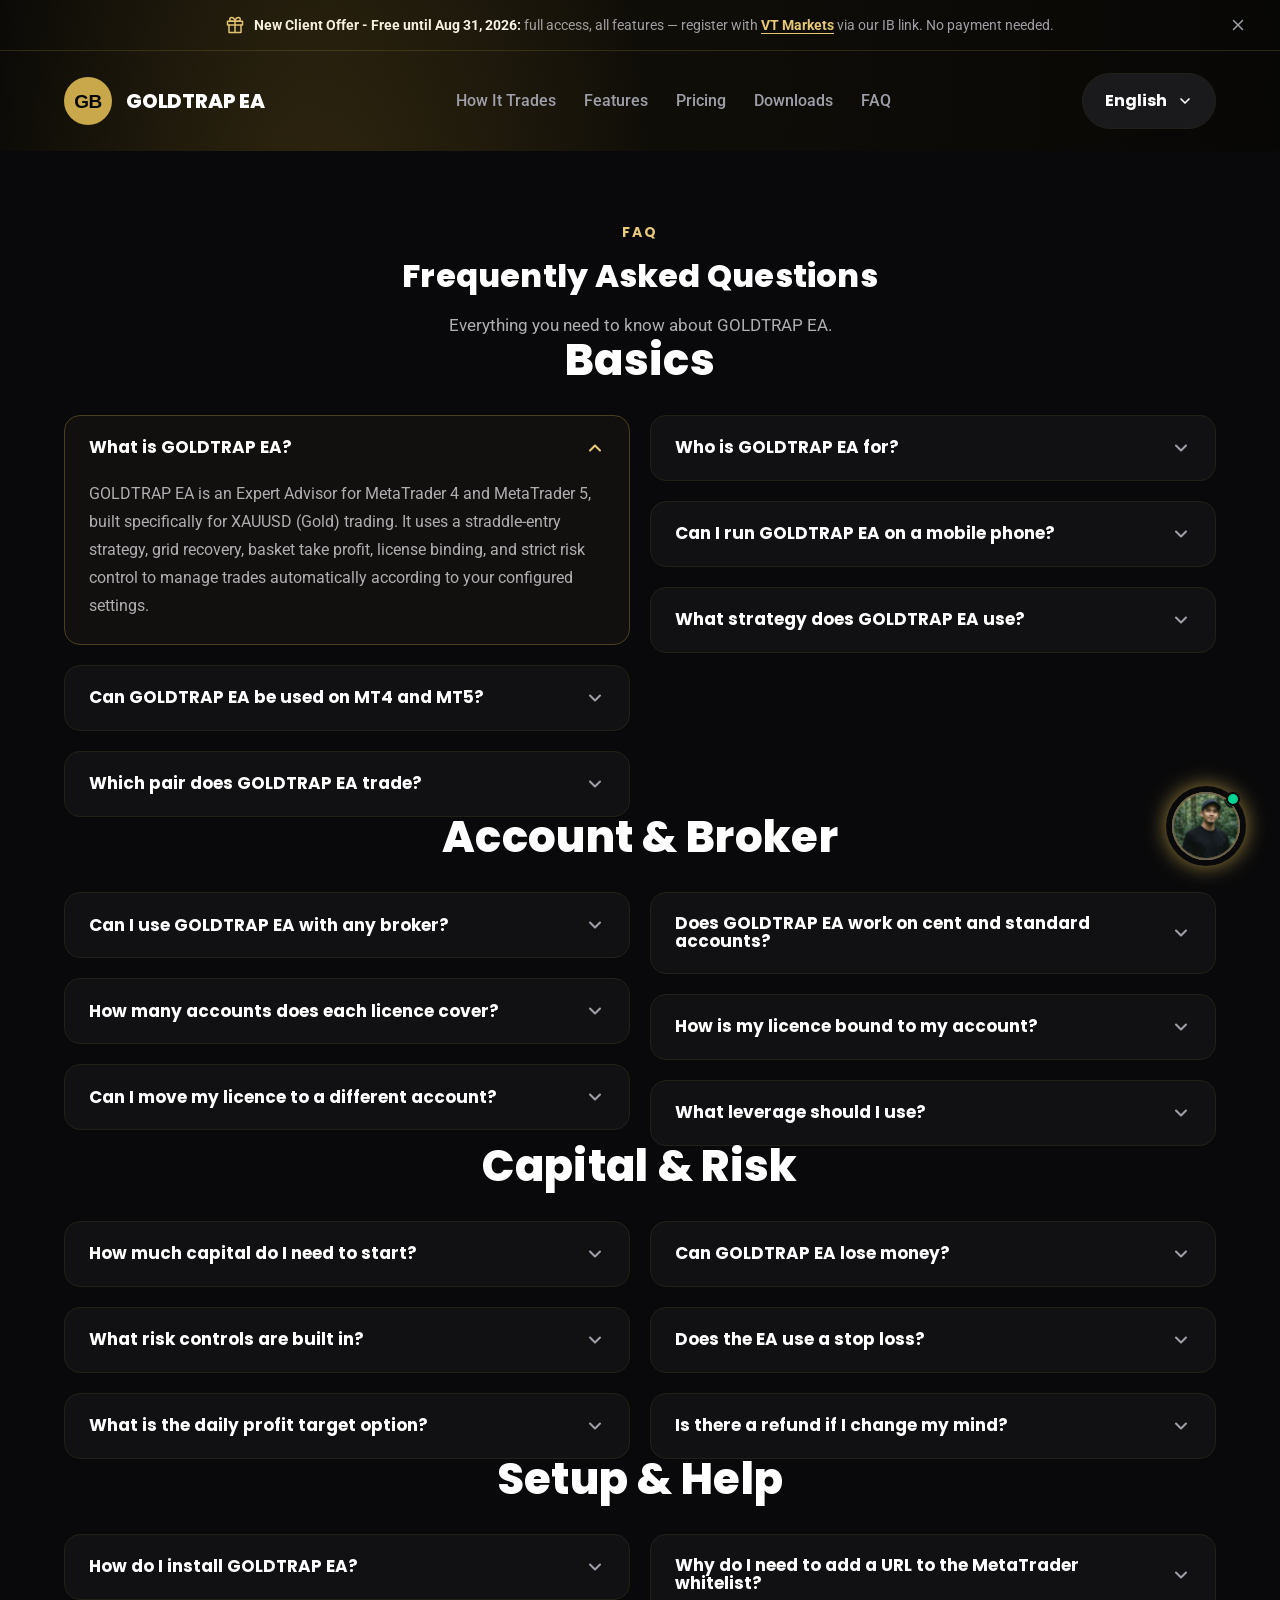
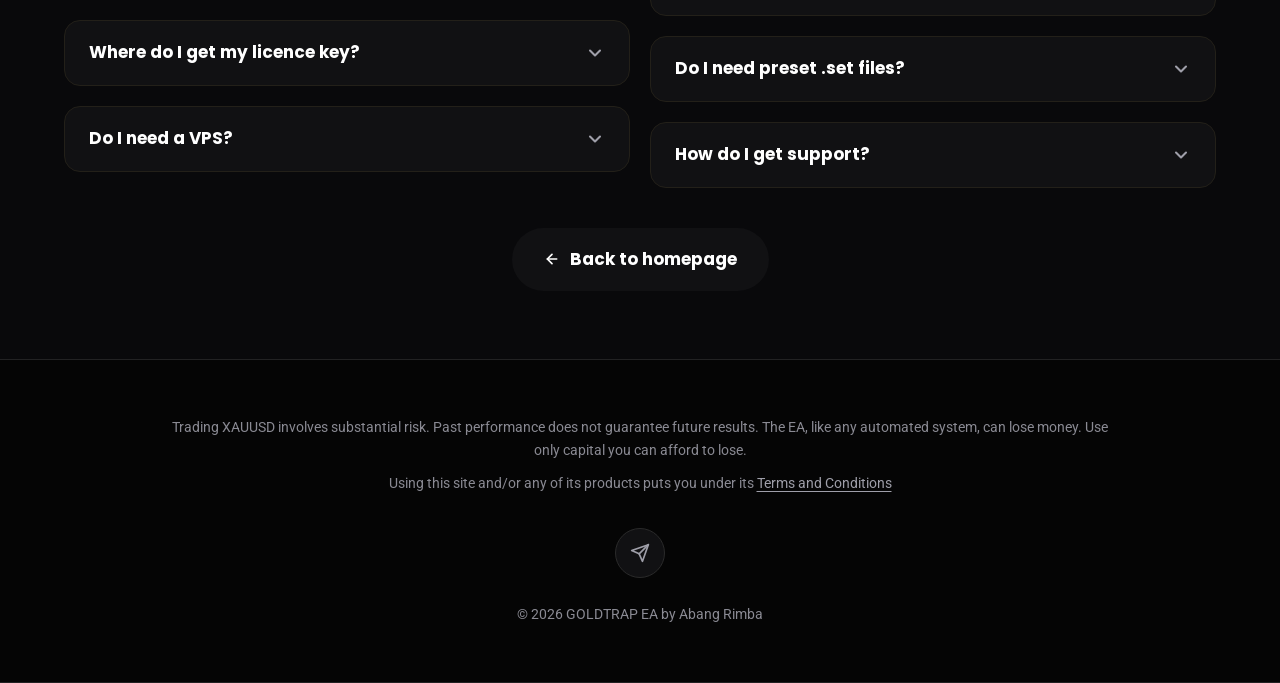
==== frequently-asked-questions.html @ e4834d1d "feat: pre-mobile functionality and configuration update Desktop layout is unchanged: 7606px total, e" ====
<!DOCTYPE html>
<html lang="en" data-title-template="Frequently Asked Questions — {siteName}"
      data-description="The complete {siteName} FAQ: basics, account and broker questions, capital and risk, plus setup and support.">
<head>
    <meta charset="UTF-8">
    <meta name="viewport" content="width=device-width, initial-scale=1.0">

    <!-- Title and meta tags are rewritten from `siteName` in main.js; the
         patterns live on the <html> element above. -->
    <title>Frequently Asked Questions — GOLDTRAP EA</title>
    <meta name="description" content="">

    <!-- Open Graph -->
    <meta property="og:type" content="website">
    <meta property="og:site_name" content="">
    <meta property="og:title" content="">
    <meta property="og:description" content="">
    <meta property="og:image" content="assets/images/logo-gb.svg">

    <!-- Twitter / social -->
    <meta name="twitter:card" content="summary_large_image">
    <meta name="twitter:title" content="">
    <meta name="twitter:description" content="">
    <meta name="twitter:image" content="assets/images/logo-gb.svg">

    <link rel="icon" href="assets/images/favicon.svg" type="image/svg+xml">

    <link rel="preconnect" href="https://fonts.googleapis.com">
    <link rel="preconnect" href="https://fonts.gstatic.com" crossorigin>
    <link href="https://fonts.googleapis.com/css2?family=Poppins:wght@400;500;600;700;800;900&family=Roboto:wght@400;500;700&family=Roboto+Mono:wght@400;500&display=swap" rel="stylesheet">

    <link rel="stylesheet" href="assets/styles/styles.css">
</head>

<body>
    <a class="skip-link" href="#main-content">Skip to main content</a>

    <div class="page-wrapper">

        <!-- Same version-based announcement bar as the homepage -->
        <div class="action-bar" id="announcement-bar" hidden>
            <div class="container action-bar__inner">
                <span class="action-bar__icon" aria-hidden="true">
                    <svg width="18" height="18" viewBox="0 0 24 24" fill="none" stroke="currentColor" stroke-width="2" stroke-linecap="round" stroke-linejoin="round"><polyline points="20 12 20 22 4 22 4 12"/><rect x="2" y="7" width="20" height="5"/><line x1="12" y1="22" x2="12" y2="7"/><path d="M12 7H7.5a2.5 2.5 0 0 1 0-5C11 2 12 7 12 7z"/><path d="M12 7h4.5a2.5 2.5 0 0 0 0-5C13 2 12 7 12 7z"/></svg>
                </span>

                <a class="action-bar__link" id="announcement-link" href="#"></a>

                <button type="button" class="action-bar__close" id="announcement-close"
                        aria-label="Dismiss announcement">
                    <svg width="18" height="18" viewBox="0 0 24 24" fill="none" stroke="currentColor" stroke-width="2" stroke-linecap="round" stroke-linejoin="round" aria-hidden="true"><line x1="18" y1="6" x2="6" y2="18"/><line x1="6" y1="6" x2="18" y2="18"/></svg>
                </button>
            </div>
        </div>

        <div class="hero">
            <header class="site-header">
                <div class="container site-header__inner">

                    <a class="brand" href="index.html">
                        <img class="brand__mark" src="assets/images/logo-gb.svg"
                             alt="" width="48" height="48">
                        <span class="brand__name" data-site-name>GOLDTRAP EA</span>
                    </a>

                    <!-- Hamburger toggle: hidden at desktop widths, prepared for mobile. -->
                    <button type="button" class="nav-toggle" id="nav-toggle"
                            aria-label="Open navigation menu" aria-expanded="false"
                            aria-controls="primary-nav">
                        <span class="nav-toggle__bar" aria-hidden="true"></span>
                        <span class="nav-toggle__bar" aria-hidden="true"></span>
                        <span class="nav-toggle__bar" aria-hidden="true"></span>
                    </button>

                    <nav class="primary-nav" id="primary-nav" aria-label="Primary">
                        <ul class="primary-nav__list">
                            <li><a class="primary-nav__link" href="index.html#how-it-works">How It Trades</a></li>
                            <li><a class="primary-nav__link" href="index.html#benefits">Features</a></li>
                            <li><a class="primary-nav__link" href="index.html#pricing">Pricing</a></li>
                            <li><a class="primary-nav__link" href="index.html#downloads">Downloads</a></li>
                            <li><a class="primary-nav__link" href="index.html#faq">FAQ</a></li>
                        </ul>
                    </nav>

                    <div class="lang-select" id="lang-select">
                        <button type="button" class="lang-select__toggle" id="lang-select-toggle"
                                aria-expanded="false" aria-haspopup="listbox"
                                aria-controls="lang-select-panel">
                            <span id="lang-select-label">English</span>
                            <svg class="lang-select__chevron" width="16" height="16" viewBox="0 0 24 24" fill="none" stroke="currentColor" stroke-width="2.5" stroke-linecap="round" stroke-linejoin="round" aria-hidden="true"><polyline points="6 9 12 15 18 9"/></svg>
                        </button>

                        <div class="lang-select__panel" id="lang-select-panel" hidden>
                            <label class="visually-hidden" for="lang-select-search">Search languages</label>
                            <input type="search" class="lang-select__search" id="lang-select-search"
                                   placeholder="Search languages…" autocomplete="off">
                            <div class="lang-select__list" id="lang-select-list"
                                 role="listbox" aria-label="Languages"></div>
                        </div>
                    </div>

                </div>
            </header>

            <main id="main-content">
                <!--
                    The complete FAQ collection, generated from the same FAQ
                    service the homepage uses. data-faq-mode="all" renders every
                    category with no question limit.
                -->
                <section class="section section--zinc" id="faq" aria-labelledby="faq-title"
                         data-faq-mode="all">
                    <div class="container container--md section__inner faq__inner">
                        <p class="eyebrow scroll-reveal">FAQ</p>
                        <h1 class="section-heading section-heading--sm section-heading--center scroll-reveal" id="faq-title">
                            Frequently Asked Questions
                        </h1>
                        <p class="section-lead section-lead--center scroll-reveal">
                            <span data-site-name-in>Everything you need to know about
                            {siteName}.</span>
                        </p>

                        <div class="faq__categories" id="faq-categories" role="tablist"
                             aria-label="FAQ categories"></div>

                        <div id="faq-panels"></div>

                        <div class="faq__browse scroll-reveal">
                            <a class="btn btn--dark btn--lg" href="index.html">
                                <svg width="16" height="16" viewBox="0 0 24 24" fill="none" stroke="currentColor" stroke-width="2.5" stroke-linecap="round" stroke-linejoin="round" aria-hidden="true"><line x1="19" y1="12" x2="5" y2="12"/><polyline points="12 19 5 12 12 5"/></svg>
                                Back to homepage
                            </a>
                        </div>
                    </div>
                </section>
            </main>

            <footer class="site-footer">
                <div class="container site-footer__inner">
                    <p id="footer-caveat" class="scroll-reveal"></p>

                    <p class="terms-notice scroll-reveal">
                        Using this site and/or any of its products puts you under its
                        <a id="terms-and-conditions-link" href="#">Terms and Conditions</a>
                    </p>

                    <a class="footer-telegram scroll-reveal" data-telegram="channel"
                       href="#" aria-label="Telegram" target="_blank" rel="noopener noreferrer">
                        <svg width="20" height="20" viewBox="0 0 24 24" fill="none" stroke="currentColor" stroke-width="2" stroke-linecap="round" stroke-linejoin="round" aria-hidden="true"><line x1="22" y1="2" x2="11" y2="13"/><polygon points="22 2 15 22 11 13 2 9 22 2"/></svg>
                    </a>

                    <p class="site-footer__copyright scroll-reveal" id="footer-copyright"></p>
                </div>
            </footer>
        </div>
    </div>

    <a class="chat-widget" id="live-chat-launcher" data-telegram="personal" href="#"
       target="_blank" rel="noopener noreferrer">
        <span class="chat-widget__label" id="live-chat-label" aria-hidden="true"></span>
        <span class="chat-widget__avatar-wrap">
            <span class="chat-widget__pulse" aria-hidden="true"></span>
            <img class="chat-widget__avatar" src="assets/images/chat-avatar.png"
                 alt="" width="68" height="68">
            <span class="chat-widget__status" aria-hidden="true"></span>
        </span>
    </a>

    <!-- GTranslate Free mount point; kept hidden by the stylesheet. -->
    <div class="gtranslate_wrapper" aria-hidden="true"></div>

    <script type="module" src="assets/scripts/main.js"></script>
</body>
</html>
---- assets/styles/styles.css ----
/* ======================================================================
 * GOLDTRAP EA — STYLESHEET
 * ======================================================================
 * Structure of this file:
 *
 *   1.  Design tokens (custom properties)
 *   2.  Reset & base
 *   3.  Layout primitives (containers, sections, rules)
 *   4.  Typography primitives (eyebrow, headings, lead)
 *   5.  Component primitives (buttons, pills, cards, icon discs,
 *       feature lists, copy fields)
 *   6.  Scroll reveal
 *   7.  Site chrome (top action bar, header, nav, language selector)
 *   8.  Section 1  — Hero
 *   9.  Section 2  — Quick Benefits
 *   10. Section 3  — How GoldTrap Works
 *   11. Section 4  — Live Results
 *   12. Section 5  — Get GoldTrap EA (pricing)
 *   13. Section 6  — Source Code
 *   14. Section 7  — Free Access
 *   15. Section 8  — Download
 *   16. Section 9  — FAQ
 *   17. Section 10 — Footer
 *   18. Live chat widget
 *   19. Dialogs
 *   20. Google Translate overrides
 *
 * NOTE ON RESPONSIVE SCOPE
 * This is the DESKTOP implementation (phase 1 of the three-phase workflow
 * in CLAUDE.md). Values are fluid across the desktop range (~1024px and up)
 * so the design holds from 1024 to ultra-wide, but the dedicated mobile and
 * tablet layouts are deliberately NOT implemented yet.
 * ====================================================================== */


/* ======================================================================
 * 1. DESIGN TOKENS
 * ======================================================================
 * Every colour below was sampled directly from the supplied mockups.
 * Change a token here and it propagates across the whole site.
 * ====================================================================== */

:root {
    /*
     * THEME COLOURS
     * The eight --site-* properties below are written by main.js from its
     * SITE COLORS block, so the palette is editable from one place without
     * touching CSS. Each var() carries the same value as a fallback, so the
     * page is correctly coloured before JavaScript runs and if it fails.
     */

    /* --- Surfaces: the page alternates between these near-black bands --- */
    --bg-black: var(--site-background, #050505);  /* hero, works, free+download, footer */
    --bg-zinc: #09090B;           /* quick benefits, pricing, FAQ                   */
    --bg-hero: #0B0A07;           /* hero base, under the gold glow                 */
    --bg-warm: #0D0C08;           /* live results band                              */

    --surface: var(--site-surface, #111113);      /* neutral card, dark buttons     */
    --surface-warm: #14120F;      /* warm card (pricing, source code)               */
    --surface-2: #1A1A1D;         /* inactive pills, secondary buttons              */
    --surface-3: #202023;         /* hover state for dark surfaces                  */

    /* --- Lines --- */
    --rule: #222223;              /* neutral 1px section hairline                   */
    --rule-warm: #292312;         /* warm hairline (live results band)              */
    --border-subtle: var(--site-border, #232019); /* default card border            */
    --border-gold: #4A3F21;       /* emphasised card border                         */
    --border-gold-solid: var(--site-primary-accent, #DDB954); /* hover borders + icons */

    /* --- Gold ramp: the brand spine --- */
    --gold-100: #F1D998;          /* button gradient, top stop                      */
    --gold-200: #E8D59B;          /* display heading gradient, light stop           */
    --gold-300: #E8C97A;          /* eyebrows and gold body text                    */
    --gold-400: var(--site-primary-accent, #DDB954);  /* primary gold accent        */
    --gold-500: #C9A94E;          /* button gradient, bottom stop                   */
    --gold-600: #C4AC60;          /* display heading gradient, dark stop            */

    /* --- Accents --- */
    --green-dot: var(--site-success, #00D492);    /* live / online indicators       */
    --green-btn: #2BC18A;         /* Free Access call to action                     */
    --green-text: #05A974;        /* the word "FREE" on the free plan               */
    --blue: #51B3E7;              /* View Live Results button (single use)          */
    --danger-bg: #261613;         /* free-plan warning strip                        */
    --danger-text: #F87171;

    /* --- Text --- */
    --text: var(--site-text, #FFFFFF);
    --text-muted: var(--site-muted-text, #AFAEB1);/* body paragraphs                */
    --text-dim: #9F9FA9;          /* idle nav links, top bar, meta                  */
    --text-faint: #8A8A93;        /* footer tier — see note below                   */
    --on-gold: var(--site-primary-accent-hover, #09090B); /* text on gold/green     */

    /*
     * ACCESSIBILITY DEVIATION (the only one in this build).
     * The mockup footer uses #52525C, which measures 2.64:1 against #050505
     * and fails WCAG AA (4.5:1 needed at this text size). --text-faint is
     * lightened to #8A8A93 (5.96:1). CLAUDE.md permits departing from the
     * mockup where accessibility requires it. To match the mockup exactly
     * instead, set this to #52525C.
     */

    /* --- Signature gradients, reused site-wide --- */
    --grad-gold: linear-gradient(180deg, var(--gold-100) 0%, var(--gold-500) 100%);
    --grad-gold-text: linear-gradient(180deg, var(--gold-200) 0%, var(--gold-600) 100%);
    --grad-green: linear-gradient(180deg, #34D39B 0%, #16A97A 100%);
    --grad-blue: linear-gradient(180deg, #6DC3F0 0%, #3A9FD8 100%);

    /* --- Containers (measured from the mockups at 1920px) --- */
    --container-lg: 1600px;       /* benefits, how-it-works, live results, pricing  */
    --container-md: 1280px;       /* download, FAQ                                  */
    --container-sm: 960px;        /* free-access steps, footer disclaimer           */
    --gutter: clamp(24px, 5vw, 160px);
    --gutter-hero: clamp(24px, 5vw, 200px);   /* the hero sits in a narrower 1520px container */

    /* --- Radii --- */
    --radius-pill: 999px;
    --radius-sm: 12px;            /* inner rows: dialog rows, licence field         */
    --radius-md: 16px;            /* standard cards                                 */
    --radius-lg: 24px;            /* large cards: pricing, source code, chart panel */

    /* --- Type --- */
    /*
     * Typefaces matched against the mockups by overlaying rendered specimens
     * on crops of the artwork and scoring the letterform overlap:
     *   headings — Poppins  (geometric, single-storey 'a', best measured fit)
     *   body     — Roboto   (clear winner: 0.74 overlap vs 0.62 runner-up)
     *   mono     — Roboto Mono, to stay in the Roboto family
     */
    --font-display: "Poppins", "Segoe UI", "Helvetica Neue", Arial, sans-serif;
    --font-body: "Roboto", "Segoe UI", "Helvetica Neue", Arial, sans-serif;
    --font-mono: "Roboto Mono", "SFMono-Regular", Consolas, "Liberation Mono", monospace;

    /*
     * Sizes derived from the mockup's measured cap heights (Poppins cap
     * ratio 0.710, Roboto 0.715), fluid across the desktop range:
     *   H1 cap 67px → 94px    H2 cap 46px → 65px
     *   hero body cap 18px → 25px    section lead cap ~14px → 20px
     */
    --fs-display: clamp(3.5rem, 4.9vw, 5.875rem);   /* hero H1   ~56 → 94px */
    --fs-h2: clamp(2.25rem, 3.39vw, 4.0625rem);     /* section   ~36 → 65px */
    --fs-h2-sm: clamp(1.875rem, 2.5vw, 3rem);       /* Download + FAQ ~30 → 48px */
    --fs-h3: clamp(1.25rem, 1.35vw, 1.625rem);      /* card      ~20 → 26px */
    --fs-hero-body: clamp(1.125rem, 1.3vw, 1.5625rem); /* hero body ~18 → 25px */
    --fs-lead: clamp(1.0625rem, 1.05vw, 1.25rem);   /* section lead ~17 → 20px */
    --fs-body: 1rem;
    --fs-sm: 0.875rem;
    --fs-xs: 0.8125rem;

    /* --- Motion --- */
    --transition: 200ms ease;
    --reveal-duration: 600ms;
    --reveal-distance: 30px;
    --reveal-stagger: 100ms;
}


/* ======================================================================
 * 2. RESET & BASE
 * ====================================================================== */

*,
*::before,
*::after {
    box-sizing: border-box;
}

html {
    -webkit-text-size-adjust: 100%;
    scroll-behavior: smooth;
}

body {
    margin: 0;
    background-color: var(--bg-black);
    color: var(--text);
    font-family: var(--font-body);
    font-size: var(--fs-body);
    line-height: 1.6;
    -webkit-font-smoothing: antialiased;
    -moz-osx-font-smoothing: grayscale;
}

/*
 * Glows are large box-shadows and the hero glow is a positioned pseudo
 * element. Clipping on a wrapper (never on body, which would break
 * position: sticky) keeps them from creating horizontal scroll.
 */
.page-wrapper {
    position: relative;
    overflow-x: clip;
    background-color: var(--bg-black);
}

h1, h2, h3, h4 {
    margin: 0;
    font-family: var(--font-display);
    font-weight: 800;
    line-height: 1.05;
    letter-spacing: -0.02em;
}

p {
    margin: 0;
}

ul, ol {
    margin: 0;
    padding: 0;
    list-style: none;
}

img, svg {
    display: block;
    max-width: 100%;
}

a {
    color: inherit;
    text-decoration: none;
    transition: color var(--transition);
}

button {
    font: inherit;
    color: inherit;
    background: none;
    border: none;
    cursor: pointer;
}

/* A single, consistent, always-visible focus ring (CLAUDE.md §22). */
:focus-visible {
    outline: 2px solid var(--gold-400);
    outline-offset: 3px;
    border-radius: 4px;
}

.visually-hidden {
    position: absolute;
    width: 1px;
    height: 1px;
    margin: -1px;
    padding: 0;
    overflow: hidden;
    clip-path: inset(50%);
    white-space: nowrap;
    border: 0;
}

.skip-link {
    position: absolute;
    top: -100px;
    left: 16px;
    z-index: 100;
    padding: 12px 20px;
    background: var(--gold-400);
    color: var(--on-gold);
    font-weight: 700;
    border-radius: 0 0 var(--radius-sm) var(--radius-sm);
    transition: top var(--transition);
}

.skip-link:focus {
    top: 0;
}


/* ======================================================================
 * 3. LAYOUT PRIMITIVES
 * ====================================================================== */

.container {
    width: 100%;
    max-width: calc(var(--container-lg) + var(--gutter) * 2);
    margin-inline: auto;
    padding-inline: var(--gutter);
}

.container--md {
    max-width: calc(var(--container-md) + var(--gutter) * 2);
}

.container--sm {
    max-width: calc(var(--container-sm) + var(--gutter) * 2);
}

/*
 * Sections carry their own background band and a 1px hairline separator,
 * reproducing the alternating rhythm measured in the mockup.
 */
.section {
    position: relative;
    border-bottom: 1px solid var(--rule);
}

.section--black { background-color: var(--bg-black); }
.section--zinc  { background-color: var(--bg-zinc); }
.section--warm  { background-color: var(--bg-warm); border-bottom-color: var(--rule-warm); }

.section__inner {
    /* 105px top / 101px bottom at 1920, matching the mockup's section rhythm. */
    padding-block: clamp(64px, 5.5vw, 105px) clamp(60px, 5.3vw, 101px);
}


/* ======================================================================
 * 4. TYPOGRAPHY PRIMITIVES
 * ====================================================================== */

.eyebrow {
    display: block;
    margin: 0 0 18px;
    color: var(--gold-300);
    font-family: var(--font-display);
    font-size: var(--fs-sm);
    font-weight: 700;
    letter-spacing: 0.12em;
    text-transform: uppercase;
}

/* Eyebrow variant rendered as an outlined or filled pill. */
.eyebrow-pill {
    display: inline-flex;
    align-items: center;
    gap: 8px;
    margin: 0 0 20px;
    padding: 8px 16px;
    border-radius: var(--radius-pill);
    background: rgba(221, 185, 84, 0.08);
    border: 1px solid var(--border-gold);
    color: var(--gold-300);
    font-family: var(--font-display);
    font-size: var(--fs-xs);
    font-weight: 700;
    letter-spacing: 0.12em;
    text-transform: uppercase;
}

.eyebrow-pill--solid {
    background: var(--grad-gold);
    border-color: transparent;
    color: var(--on-gold);
}

.section-heading {
    font-size: var(--fs-h2);
    /* The mockup sets section headings very tight — a 2-line heading
       occupies a 116px box at 65px, i.e. a line-height just under 0.9. */
    line-height: 0.9;
    letter-spacing: 0.007em;
    /*
     * 894px sits inside the [825, 962) window that reproduces every line
     * break in the mockup: "Why Traders Choose / GoldTrap EA" and
     * "One repeating cycle. No / prediction. Pure structure." both wrap
     * where the artwork wraps, and the one-line headings stay on one line.
     */
    max-width: 894px;
}

/*
 * The mockup runs two heading tiers: 65px for most sections, and a smaller
 * ~48px for the Download and FAQ headings.
 */
.section-heading--sm {
    font-size: var(--fs-h2-sm);
}

.section-heading--center {
    margin-inline: auto;
    text-align: center;
    max-width: 894px;
}

/* Two-tone headings, e.g. "Get the <gold>Source Code</gold>".
   Not scoped to .section-heading — the source-code title uses it too. */
.accent {
    color: var(--gold-300);
}

.section-lead {
    margin-top: 20px;
    color: var(--text-muted);
    font-size: var(--fs-lead);
    line-height: 1.75;
    max-width: 62ch;
}

.section-lead--center {
    margin-inline: auto;
    text-align: center;
}

.text-gold { color: var(--gold-300); }
.text-muted { color: var(--text-muted); }
.mono { font-family: var(--font-mono); }


/* ======================================================================
 * 5. COMPONENT PRIMITIVES
 * ====================================================================== */

/* --- 5.1 Buttons -----------------------------------------------------
 * One base class, five fills. Every button lightens subtly on hover and
 * gold/green fills take #09090B text, per CLAUDE.md §11.1 and §23.
 * ------------------------------------------------------------------- */

.btn {
    display: inline-flex;
    align-items: center;
    justify-content: center;
    gap: 10px;
    padding: 16px 28px;
    border-radius: var(--radius-pill);
    font-family: var(--font-display);
    font-size: var(--fs-body);
    font-weight: 700;
    text-align: center;
    white-space: nowrap;
    cursor: pointer;
    transition: background var(--transition), border-color var(--transition),
                color var(--transition), box-shadow var(--transition),
                filter var(--transition);
}

.btn svg {
    flex-shrink: 0;
}

.btn--gold {
    background: var(--grad-gold);
    color: var(--on-gold);
}

/*
 * §11.1: the orange-ish (gold) buttons invert to #09090B on hover, while
 * every button lightens subtly. Gold buttons therefore flip to a dark fill
 * with gold text and a gold border, keeping contrast well above AA.
 */
.btn--gold:hover,
.btn--gold:focus-visible {
    background: var(--site-primary-accent-hover, #09090B);
    color: var(--gold-300);
    box-shadow: inset 0 0 0 1px var(--gold-400);
}

.btn--green {
    background: var(--grad-green);
    color: var(--on-gold);
}

.btn--green:hover,
.btn--green:focus-visible {
    filter: brightness(1.12);
}

.btn--blue {
    background: var(--grad-blue);
    color: var(--on-gold);
    box-shadow: 0 12px 40px -12px rgba(81, 179, 231, 0.65);
}

.btn--blue:hover,
.btn--blue:focus-visible {
    filter: brightness(1.12);
}

.btn--dark {
    background: var(--surface);
    color: var(--text);
}

.btn--dark:hover,
.btn--dark:focus-visible {
    background: var(--surface-3);
}

.btn--outline {
    background: var(--surface-2);
    color: var(--text);
    box-shadow: inset 0 0 0 1px var(--border-subtle);
}

.btn--outline:hover,
.btn--outline:focus-visible {
    background: var(--surface-3);
}

.btn--block {
    width: 100%;
}

.btn--lg {
    padding: 18px 32px;
    font-size: 1.0625rem;
}

/* Coloured haloes behind the emphasised calls to action. */
.btn--glow-gold { box-shadow: 0 16px 48px -16px rgba(221, 185, 84, 0.55); }
.btn--glow-green { box-shadow: 0 16px 48px -14px rgba(43, 193, 138, 0.55); }


/* --- 5.2 Pills & badges --------------------------------------------- */

.status-dot {
    width: 8px;
    height: 8px;
    border-radius: 50%;
    background: var(--green-dot);
    flex-shrink: 0;
}

/* Continuously pulsing live-activity indicator (colour set from main.js). */
.pulsing-dot {
    position: relative;
    width: 8px;
    height: 8px;
    border-radius: 50%;
    background: var(--gold-400);
    flex-shrink: 0;
}

.pulsing-dot::after {
    content: "";
    position: absolute;
    inset: 0;
    border-radius: 50%;
    background: inherit;
    animation: pulse-ring 2s ease-out infinite;
}

@keyframes pulse-ring {
    0%   { transform: scale(1);   opacity: 0.7; }
    70%  { transform: scale(2.8); opacity: 0; }
    100% { transform: scale(2.8); opacity: 0; }
}

.badge-hot {
    display: inline-flex;
    align-items: center;
    gap: 5px;
    padding: 5px 10px;
    border-radius: var(--radius-pill);
    background: var(--grad-gold);
    color: var(--on-gold);
    font-family: var(--font-display);
    font-size: 0.6875rem;
    font-weight: 800;
    letter-spacing: 0.08em;
    text-transform: uppercase;
}


/* --- 5.3 Cards ------------------------------------------------------- */

.card {
    background: var(--surface);
    border: 1px solid var(--border-subtle);
    border-radius: var(--radius-md);
    transition: border-color var(--transition), background var(--transition),
                color var(--transition);
}

.card--warm {
    background: var(--surface-warm);
}

.card--lg {
    border-radius: var(--radius-lg);
}

.card--gold {
    border-color: var(--border-gold);
}


/* --- 5.4 Icon discs -------------------------------------------------- */

.icon-disc {
    display: inline-flex;
    align-items: center;
    justify-content: center;
    flex-shrink: 0;
    width: 40px;
    height: 40px;
    border-radius: 50%;
    background: rgba(221, 185, 84, 0.12);
    color: var(--gold-300);
    font-family: var(--font-display);
    font-size: var(--fs-sm);
    font-weight: 800;
}

.icon-disc--solid {
    background: var(--grad-gold);
    color: var(--on-gold);
}

.icon-disc--sm {
    width: 28px;
    height: 28px;
    font-size: var(--fs-xs);
}

.icon-disc--green {
    background: rgba(43, 193, 138, 0.14);
    color: var(--green-btn);
}


/* --- 5.5 Feature lists ----------------------------------------------- */

.feature-list {
    display: grid;
    gap: 14px;
}

.feature-list--2col {
    grid-template-columns: repeat(2, minmax(0, 1fr));
    column-gap: 48px;
}

.feature-list li {
    display: flex;
    align-items: flex-start;
    gap: 12px;
    font-size: var(--fs-body);
}

.feature-list .check {
    flex-shrink: 0;
    margin-top: 3px;
    color: var(--gold-300);
}


/* --- 5.6 Copy field --------------------------------------------------
 * Shared by the download whitelist chip and the dialog wallet row.
 * ------------------------------------------------------------------- */

.copy-btn {
    display: inline-flex;
    align-items: center;
    gap: 8px;
    padding: 7px 12px;
    border-radius: 8px;
    background: var(--surface-2);
    border: 1px solid var(--border-subtle);
    color: var(--text-muted);
    font-size: var(--fs-sm);
    font-weight: 600;
    transition: color var(--transition), border-color var(--transition),
                background var(--transition);
}

.copy-btn:hover,
.copy-btn:focus-visible {
    color: var(--border-gold-solid);
    border-color: var(--border-gold-solid);
}

/* Confirmed state: the icon swaps to a green check for 5 seconds. */
.copy-btn.is-copied,
.copy-btn.is-copied:hover {
    color: var(--green-dot);
    border-color: var(--green-dot);
}

.copy-btn .icon-copy,
.copy-btn .icon-check {
    flex-shrink: 0;
}

.copy-btn .icon-check { display: none; }
.copy-btn.is-copied .icon-copy { display: none; }
.copy-btn.is-copied .icon-check { display: block; }


/* ======================================================================
 * 6. SCROLL REVEAL
 * ======================================================================
 * Elements marked .scroll-reveal start faded and nudged down, then settle
 * when they enter the viewport. main.js adds .is-visible.
 *
 * TUNING
 *   distance → --reveal-distance   (default 30px)
 *   duration → --reveal-duration   (default 600ms)
 *   easing   → the transition-timing-function below (default ease-out)
 *   stagger  → --reveal-stagger    (default 100ms per index)
 *   threshold→ REVEAL_THRESHOLD in main.js (default 0.15)
 *
 * Stagger is driven by a single --reveal-index custom property set from JS,
 * so groups of cards cascade without needing one CSS rule per child.
 * ====================================================================== */

/*
 * The hidden starting state is applied ONLY where scripting is available,
 * so a visitor with JavaScript disabled or broken sees every section at
 * full opacity instead of a blank page. Browsers that do not support the
 * `scripting` media feature also fall through to the visible default.
 */
@media (scripting: enabled) {
    .scroll-reveal {
        opacity: 0;
        transform: translateY(var(--reveal-distance));
        transition:
            opacity var(--reveal-duration) ease-out,
            transform var(--reveal-duration) ease-out;
        transition-delay: calc(var(--reveal-index, 0) * var(--reveal-stagger));
    }
}

.scroll-reveal.is-visible {
    opacity: 1;
    transform: translateY(0);
}

/*
 * Reduced motion: content appears immediately, with no movement anywhere.
 * This also disables the pulsing dot and smooth scrolling.
 */
@media (prefers-reduced-motion: reduce) {
    html {
        scroll-behavior: auto;
    }

    .scroll-reveal {
        opacity: 1;
        transform: none;
        transition: none;
    }

    .pulsing-dot::after {
        animation: none;
    }

    /* No perpetual animation for visitors who asked for reduced motion.
       The launcher keeps its steady halo, so it still reads as active. */
    .chat-widget__pulse,
    .chat-widget__pulse::after {
        animation: none;
        opacity: 0.32;
    }

    *,
    *::before,
    *::after {
        animation-duration: 0.001ms !important;
        animation-iteration-count: 1 !important;
        transition-duration: 0.001ms !important;
    }
}


/* ======================================================================
 * 7. SITE CHROME
 * ====================================================================== */

/* --- 7.1 Top action bar ---------------------------------------------- */

.action-bar {
    position: relative;
    background: var(--bg-black);
    border-bottom: 1px solid var(--rule-warm);
}

.action-bar[hidden] {
    display: none;
}

.action-bar__inner {
    display: flex;
    align-items: center;
    justify-content: center;
    gap: 10px;
    min-height: 50px;
    padding: 6px 64px;
    text-align: center;
}

.action-bar__icon {
    flex-shrink: 0;
    color: var(--gold-300);
}

/* Default gray, white on hover (CLAUDE.md §5.1). */
.action-bar__link {
    color: var(--text-dim);
    font-size: var(--fs-sm);
}

.action-bar__link:hover,
.action-bar__link:focus-visible {
    color: var(--text);
}

.action-bar__link strong {
    color: var(--text);
    font-weight: 700;
}

.action-bar__link .highlight {
    color: var(--gold-300);
    font-weight: 700;
    text-decoration: underline;
    text-underline-offset: 3px;
}

.action-bar__close {
    position: absolute;
    top: 50%;
    right: clamp(16px, 2vw, 40px);
    transform: translateY(-50%);
    display: inline-flex;
    align-items: center;
    justify-content: center;
    width: 32px;
    height: 32px;
    border-radius: 50%;
    color: var(--text-dim);
    transition: color var(--transition), background var(--transition);
}

.action-bar__close:hover,
.action-bar__close:focus-visible {
    color: var(--text);
    background: var(--surface-2);
}


/* --- 7.2 Header & navigation ----------------------------------------- */

.site-header {
    position: relative;
    z-index: 20;
}

/* Header and hero share a narrower 1520px container (measured 200 → 1719). */
.site-header__inner,
.hero__inner {
    max-width: calc(1520px + var(--gutter-hero) * 2);
    padding-inline: var(--gutter-hero);
}

.site-header__inner {
    display: flex;
    align-items: center;
    gap: 32px;
    min-height: 100px;
}

.brand {
    display: inline-flex;
    align-items: center;
    gap: 14px;
    flex-shrink: 0;
}

.brand__mark {
    width: 48px;
    height: 48px;
}

.brand__name {
    font-family: var(--font-display);
    font-size: 1.25rem;
    font-weight: 800;
    letter-spacing: -0.01em;
    text-transform: uppercase;
}

.primary-nav {
    flex: 1;
    display: flex;
    justify-content: center;
}

.primary-nav__list {
    display: flex;
    align-items: center;
    gap: clamp(20px, 2.2vw, 40px);
}

/* Nav links become white on hover (CLAUDE.md §5.2). */
.primary-nav__link {
    color: var(--text-dim);
    font-size: 1rem;
    font-weight: 500;
}

.primary-nav__link:hover,
.primary-nav__link:focus-visible {
    color: var(--text);
}


/* --- 7.2b Mobile navigation toggle ------------------------------------
 * Hidden at desktop widths. The mobile phase reveals it in its media
 * query; the behaviour (aria-expanded, Escape, outside click, link
 * closes menu, focus return) is already implemented in main.js.
 * ------------------------------------------------------------------- */

.nav-toggle {
    display: none;                 /* desktop: navigation is always visible */
    flex-direction: column;
    justify-content: center;
    gap: 5px;
    width: 44px;
    height: 44px;
    padding: 10px;
    border-radius: 10px;
    background: var(--surface-2);
    border: 1px solid var(--border-subtle);
    transition: background var(--transition), border-color var(--transition);
}

.nav-toggle:hover,
.nav-toggle:focus-visible {
    background: var(--surface-3);
    border-color: var(--border-gold);
}

.nav-toggle__bar {
    display: block;
    height: 2px;
    width: 100%;
    border-radius: 2px;
    background: var(--text);
}


/* --- 7.3 Language selector ------------------------------------------- */

.lang-select {
    position: relative;
    flex-shrink: 0;
}

.lang-select__toggle {
    display: inline-flex;
    align-items: center;
    gap: 10px;
    padding: 14px 22px;
    border-radius: var(--radius-pill);
    background: var(--surface-2);
    border: 1px solid var(--border-subtle);
    font-family: var(--font-display);
    font-weight: 700;
    transition: background var(--transition), border-color var(--transition);
}

.lang-select__toggle:hover,
.lang-select__toggle:focus-visible {
    background: var(--surface-3);
    border-color: var(--border-gold);
}

.lang-select__chevron {
    transition: transform var(--transition);
}

.lang-select__toggle[aria-expanded="true"] .lang-select__chevron {
    transform: rotate(180deg);
}

.lang-select__panel {
    position: absolute;
    top: calc(100% + 10px);
    right: 0;
    z-index: 40;
    width: 280px;
    padding: 12px;
    background: var(--surface);
    border: 1px solid var(--border-subtle);
    border-radius: var(--radius-md);
    box-shadow: 0 24px 60px -20px rgba(0, 0, 0, 0.9);
}

.lang-select__panel[hidden] {
    display: none;
}

.lang-select__search {
    width: 100%;
    padding: 11px 14px;
    margin-bottom: 10px;
    background: var(--bg-zinc);
    border: 1px solid var(--border-subtle);
    border-radius: 10px;
    color: var(--text);
    font: inherit;
    font-size: var(--fs-sm);
}

.lang-select__search::placeholder {
    color: var(--text-dim);
}

.lang-select__search:focus {
    outline: none;
    border-color: var(--gold-400);
}

.lang-select__list {
    max-height: 280px;
    overflow-y: auto;
}

.lang-select__option {
    display: block;
    width: 100%;
    padding: 10px 14px;
    border-radius: 8px;
    color: var(--text-dim);
    font-size: var(--fs-sm);
    text-align: left;
    transition: background var(--transition), color var(--transition);
}

.lang-select__option:hover,
.lang-select__option:focus-visible {
    background: var(--surface-2);
    color: var(--text);
}

.lang-select__option[aria-selected="true"] {
    color: var(--gold-300);
    font-weight: 700;
}

.lang-select__empty {
    padding: 14px;
    color: var(--text-dim);
    font-size: var(--fs-sm);
    text-align: center;
}


/* ======================================================================
 * 8. SECTION 1 — HERO
 * ====================================================================== */

.hero {
    position: relative;
    border-bottom: 1px solid var(--rule);
}

/*
 * Warm radial glow from the top-left. It extends upward past the hero so it
 * sits behind the (transparent) header too, exactly as the mockup shows.
 */
.hero::before {
    content: "";
    position: absolute;
    inset: -100px 0 0;
    pointer-events: none;
    background:
        radial-gradient(35% 47% at 24% 16%, rgba(196, 156, 52, 0.20) 0%, rgba(0, 0, 0, 0) 78%),
        radial-gradient(78% 66% at 45% 6%, rgba(180, 145, 50, 0.065) 0%, rgba(0, 0, 0, 0) 88%);
}

.hero__inner {
    position: relative;
    z-index: 1;
    display: grid;
    /* Left copy is fluid; the chart column holds the mockup's 694px panel. */
    grid-template-columns: minmax(0, 1fr) clamp(420px, 36vw, 694px);
    align-items: center;
    gap: clamp(40px, 3.4vw, 64px);
    padding-block: 32px clamp(48px, 4.5vw, 85px);
}

.hero__title {
    margin: 0 0 26px;
    font-size: var(--fs-display);
    font-weight: 900;
    line-height: 0.95;
    letter-spacing: 0;
    text-transform: uppercase;

    /* Gold gradient text — the display treatment used only here. */
    background: var(--grad-gold-text);
    -webkit-background-clip: text;
    background-clip: text;
    color: transparent;
}

.hero__subtitle {
    margin: 0 0 22px;
    color: var(--gold-300);
    font-family: var(--font-display);
    font-size: clamp(1.125rem, 1.15vw, 1.375rem);
    font-weight: 700;
}

.hero__text {
    max-width: 752px;
    color: var(--text-muted);
    font-size: var(--fs-hero-body);
    line-height: 1.62;
}

.hero__actions {
    display: flex;
    flex-wrap: wrap;
    gap: 16px;
    margin-top: 40px;
}

/* --- Live chart container --------------------------------------------
 * CLAUDE.md §5.4: this is a real, correctly-sized empty container for an
 * externally supplied chart. The aspect ratio is locked so injecting a
 * widget cannot reflow the hero.
 * ------------------------------------------------------------------- */

.hero__chart-panel {
    padding: 10px;
    background: var(--surface-warm);
    border: 1px solid #2F2B1D;
    border-radius: var(--radius-lg);
    box-shadow: 0 30px 90px -30px rgba(200, 165, 70, 0.35);
}

#live-chart-container {
    aspect-ratio: 672 / 597;
    width: 100%;
    border-radius: 18px;
    background: #0F0F0F;
    overflow: hidden;
}

/* Anything injected into the container fills it without changing layout. */
#live-chart-container > * {
    width: 100%;
    height: 100%;
    border: 0;
}

.hero__chart-caption {
    margin-top: 14px;
    color: var(--text-dim);
    font-size: var(--fs-sm);
    text-align: right;
}


/* ======================================================================
 * 9. SECTION 2 — QUICK BENEFITS
 * ====================================================================== */

.benefits__grid {
    display: grid;
    grid-template-columns: repeat(2, minmax(0, 1fr));
    gap: 16px;
    margin-top: 48px;
}

.benefit-card {
    display: flex;
    align-items: center;
    gap: 16px;
    min-height: 82px;
    padding: 16px 22px;
}

.benefit-card__label {
    font-family: var(--font-display);
    font-size: 1.0625rem;
    font-weight: 700;
}

/*
 * §6: on hover the label takes the tick icon's colour and the border
 * responds. The disc is nudged brighter at the same time.
 */
.benefit-card:hover {
    border-color: var(--border-gold-solid);
    background: rgba(221, 185, 84, 0.04);
}

.benefit-card:hover .benefit-card__label {
    color: var(--gold-300);
}

.benefit-card:hover .icon-disc {
    background: rgba(221, 185, 84, 0.2);
}


/* ======================================================================
 * 10. SECTION 3 — HOW GOLDTRAP WORKS
 * ====================================================================== */

.steps__grid {
    display: grid;
    grid-template-columns: repeat(3, minmax(0, 1fr));
    gap: 20px;
    margin-top: 48px;
}

.step-card {
    padding: 32px;
}

/* The numbered disc is 48px on these cards, larger than the default. */
.step-card .icon-disc {
    width: 48px;
    height: 48px;
    font-size: 1rem;
}

.step-card__title {
    margin: 38px 0 16px;
    font-size: var(--fs-h3);
}

.step-card__text {
    color: var(--text-muted);
    font-size: 1.125rem;
    line-height: 1.5;
}


/* ======================================================================
 * 11. SECTION 4 — LIVE RESULTS
 * ====================================================================== */

.live-results__inner {
    display: flex;
    align-items: center;
    justify-content: space-between;
    gap: 48px;
    padding-block: clamp(64px, 6vw, 104px);
}

.live-results__copy {
    max-width: 894px;
}

/* The stats strip is a second band, separated by warm hairlines. */
.live-stats {
    border-top: 1px solid var(--rule-warm);
}

.live-stats__inner {
    display: flex;
    align-items: center;
    justify-content: space-between;
    gap: 32px;
    padding-block: 32px;
}

.live-stats__pill {
    display: inline-flex;
    align-items: center;
    gap: 10px;
    padding: 8px 18px;
    border-radius: var(--radius-pill);
    border: 1px solid var(--border-gold);
    color: var(--gold-300);
    font-family: var(--font-display);
    font-size: var(--fs-xs);
    font-weight: 700;
    letter-spacing: 0.12em;
    text-transform: uppercase;
}

.live-stats__figures {
    display: flex;
    align-items: center;
    gap: clamp(32px, 4vw, 72px);
}

.stat {
    text-align: center;
}

.stat__value {
    font-family: var(--font-display);
    font-size: clamp(1.75rem, 2vw, 2.25rem);
    font-weight: 800;
    line-height: 1.1;
}

.stat__label {
    margin-top: 6px;
    color: var(--text-dim);
    font-size: var(--fs-xs);
    font-weight: 600;
    letter-spacing: 0.08em;
    text-transform: uppercase;
}

.stat__divider {
    width: 1px;
    align-self: stretch;
    background: var(--rule-warm);
}


/* ======================================================================
 * 12. SECTION 5 — GET GOLDTRAP EA (PRICING)
 * ======================================================================
 * The grid uses auto-fit so a fourth plan can be added in main.js with no
 * CSS change (CLAUDE.md §9.1). Card internals are padding/flex based, never
 * fixed-width, so they reflow when the column count changes.
 * ====================================================================== */

.pricing__grid {
    display: grid;
    grid-template-columns: repeat(auto-fit, minmax(150px, 1fr));
    gap: 20px;
    margin-top: 48px;
}

.plan-card {
    display: flex;
    flex-direction: column;
    padding: 32px;
    background: var(--surface-warm);
    border: 1px solid var(--border-gold);
    border-radius: var(--radius-lg);
}

.plan-card--free {
    border-color: rgba(43, 193, 138, 0.32);
}

.plan-card__eyebrow {
    display: flex;
    align-items: center;
    gap: 8px;
    margin-bottom: 18px;
    color: var(--gold-300);
    font-family: var(--font-display);
    font-size: var(--fs-xs);
    font-weight: 700;
    letter-spacing: 0.1em;
    text-transform: uppercase;
}

.plan-card--free .plan-card__eyebrow {
    color: var(--green-btn);
}

.plan-card__name {
    font-size: 1.375rem;
    margin-bottom: 10px;
}

.plan-card__price-row {
    display: flex;
    align-items: center;
    flex-wrap: wrap;
    gap: 10px;
}

.plan-card__price {
    font-family: var(--font-display);
    font-size: clamp(2.5rem, 3vw, 3.25rem);
    font-weight: 800;
    line-height: 1;
    letter-spacing: -0.03em;
}

.plan-card--free .plan-card__price {
    color: var(--green-text);
}

.plan-card__currency {
    color: var(--text-dim);
    font-family: var(--font-body);
    font-size: 0.9375rem;
    font-weight: 500;
    align-self: flex-end;
    margin-left: -6px;
}

.plan-card__caption {
    margin-top: 12px;
    color: var(--text-dim);
    font-size: var(--fs-sm);
}

/* --- Countdown timer (CLAUDE.md §9.3 / §9.4) --------------------------
 * When a plan's status is "hide" the timer uses visibility: hidden, NOT
 * display: none, so the row keeps its space and the card height never
 * shifts between the two states.
 * ------------------------------------------------------------------- */

.plan-card__timer {
    display: flex;
    align-items: center;
    gap: 8px;
    min-height: 24px;
    margin-top: 14px;
    color: var(--gold-300);
    font-family: var(--font-mono);
    font-size: var(--fs-sm);
}

.plan-card__timer.is-hidden {
    visibility: hidden;
}

.plan-card__divider {
    height: 1px;
    margin: 24px 0;
    background: var(--border-subtle);
}

.plan-card__features {
    display: grid;
    gap: 14px;
    margin-bottom: 28px;
}

.plan-card__features li {
    display: flex;
    align-items: flex-start;
    gap: 12px;
    font-size: 0.9375rem;
}

.plan-card__features .check {
    flex-shrink: 0;
    margin-top: 3px;
    color: var(--gold-300);
}

.plan-card--free .plan-card__features .check {
    color: var(--green-btn);
}

/* Numbered step list used by the free plan. */
.plan-card__steps {
    display: grid;
    gap: 14px;
    margin-bottom: 20px;
}

.plan-card__steps li {
    display: flex;
    align-items: center;
    gap: 12px;
    font-size: 0.9375rem;
}

.plan-card__note {
    padding: 10px 14px;
    margin-bottom: 20px;
    background: var(--danger-bg);
    border: 1px solid rgba(248, 113, 113, 0.28);
    border-radius: 10px;
    color: var(--danger-text);
    font-size: var(--fs-xs);
}

.plan-card__note strong {
    font-weight: 700;
}

/* Pushes the CTA to the bottom so buttons align across unequal cards. */
.plan-card__cta {
    margin-top: auto;
}


/* ======================================================================
 * 13. SECTION 6 — SOURCE CODE
 * ====================================================================== */

.source-code {
    position: relative;
    /*
     * The mockup sets the source-code card almost flush beneath the pricing
     * grid: cards end at y4069, the card's top border is at y4076.
     */
    margin-top: 8px;
}

.source-code__card {
    position: relative;
    max-width: 1550px;
    margin-inline: auto;
    padding: 34px 44px 32px;
    background: #0C0A06;
    border: 1px solid var(--gold-400);
    border-radius: var(--radius-lg);
    box-shadow: 0 40px 120px -40px rgba(221, 185, 84, 0.45);
}

/* The gold pill straddles the top border of the card. */
.source-code__tag {
    position: absolute;
    top: 0;
    left: 40px;
    transform: translateY(-50%);
    margin: 0;
}

.source-code__layout {
    display: flex;
    align-items: flex-start;
    justify-content: space-between;
    gap: 56px;
}

.source-code__copy {
    max-width: 68ch;
}

.source-code__title {
    font-size: clamp(1.875rem, 2.2vw, 2.5rem);
    margin-bottom: 12px;
}

.source-code__text {
    color: var(--text-muted);
    margin-bottom: 20px;
    max-width: 62ch;
}

.source-code__price-row {
    display: flex;
    align-items: baseline;
    flex-wrap: wrap;
    gap: 10px;
    margin-top: 24px;
}

.source-code__price {
    font-family: var(--font-display);
    font-size: clamp(2rem, 2.4vw, 2.75rem);
    font-weight: 800;
    line-height: 1;
    letter-spacing: -0.03em;
}

.source-code__meta {
    color: var(--text-dim);
    font-size: var(--fs-sm);
}

/* The source-code card is darker than the page, so its dark button is lifted. */
.source-code__actions .btn--dark {
    background: #1B1914;
}

.source-code__actions .btn--dark:hover,
.source-code__actions .btn--dark:focus-visible {
    background: #2A2721;
}

.source-code__actions {
    display: flex;
    flex-direction: column;
    gap: 14px;
    flex-shrink: 0;
    min-width: 240px;
}


/* ======================================================================
 * 14. SECTION 7 — FREE ACCESS
 * ====================================================================== */

.free-access__inner {
    text-align: center;
}

.free-access__grid {
    display: grid;
    grid-template-columns: repeat(2, minmax(0, 1fr));
    gap: 16px;
    margin-top: 48px;
    text-align: left;
}

.free-access__step {
    display: flex;
    align-items: center;
    gap: 16px;
    padding: 18px 22px;
}

.free-access__step-label {
    font-family: var(--font-display);
    font-size: 1rem;
    font-weight: 700;
}

.free-access__actions {
    display: flex;
    flex-wrap: wrap;
    justify-content: center;
    gap: 16px;
    margin-top: 40px;
}


/* ======================================================================
 * 15. SECTION 8 — DOWNLOAD
 * ====================================================================== */

.download__inner {
    text-align: center;
}

.download__grid {
    display: grid;
    grid-template-columns: repeat(2, minmax(0, 1fr));
    gap: 20px;
    margin-top: 48px;
    text-align: left;
}

.download-card {
    padding: 28px;
}

.download-card__head {
    display: flex;
    align-items: center;
    gap: 16px;
    margin-bottom: 22px;
}

.download-card__title {
    font-size: 1.375rem;
    margin-bottom: 4px;
}

.download-card__file {
    color: var(--text-dim);
    font-family: var(--font-mono);
    font-size: var(--fs-sm);
}

.download-card__licence {
    display: flex;
    align-items: center;
    gap: 10px;
    padding: 14px 16px;
    margin-bottom: 18px;
    background: var(--bg-zinc);
    border: 1px solid var(--border-subtle);
    border-radius: var(--radius-sm);
    color: var(--text-dim);
    font-size: var(--fs-sm);
}

/* Wide gold-tinted banner pointing at the preset .set files. */
.preset-banner {
    display: flex;
    align-items: center;
    gap: 20px;
    padding: 22px 26px;
    margin-top: 20px;
    background: rgba(221, 185, 84, 0.05);
    border: 1px solid var(--border-gold);
    border-radius: var(--radius-md);
    text-align: left;
}

.preset-banner__copy {
    flex: 1;
}

.preset-banner__title {
    font-family: var(--font-display);
    font-weight: 700;
    margin-bottom: 4px;
}

.preset-banner__text {
    color: var(--text-muted);
    font-size: var(--fs-sm);
}

.preset-banner__link {
    display: inline-flex;
    align-items: center;
    gap: 8px;
    flex-shrink: 0;
    color: var(--gold-300);
    font-size: var(--fs-sm);
    font-weight: 700;
}

.preset-banner__link:hover,
.preset-banner__link:focus-visible {
    color: var(--text);
}

.download__licence-hint {
    margin-top: 28px;
    color: var(--text-dim);
    font-size: var(--fs-sm);
}

.download__licence-hint a {
    color: var(--gold-300);
    font-weight: 700;
}

.download__licence-hint a:hover,
.download__licence-hint a:focus-visible {
    color: var(--text);
}

/* Setup note card holding the whitelist URL + copy control. */
.setup-note {
    padding: 26px 28px;
    margin-top: 28px;
    background: rgba(221, 185, 84, 0.04);
    border: 1px solid var(--border-gold);
    border-radius: var(--radius-md);
    text-align: left;
}

.setup-note__title {
    color: var(--gold-300);
    font-family: var(--font-display);
    font-weight: 700;
    margin-bottom: 12px;
}

.setup-note__text {
    color: var(--text-muted);
    font-size: 0.9375rem;
    margin-bottom: 14px;
}

.setup-note__url-row {
    display: inline-flex;
    align-items: center;
    gap: 10px;
    padding: 6px 6px 6px 14px;
    background: var(--bg-zinc);
    border: 1px solid var(--border-subtle);
    border-radius: 10px;
}

.setup-note__url {
    color: var(--gold-300);
    font-family: var(--font-mono);
    font-size: var(--fs-sm);
}

.setup-note__steps {
    margin-top: 16px;
    color: var(--text-dim);
    font-size: var(--fs-sm);
}


/* ======================================================================
 * 16. SECTION 9 — FAQ
 * ====================================================================== */

.faq__inner {
    text-align: center;
}

.faq__categories {
    display: flex;
    flex-wrap: wrap;
    justify-content: center;
    gap: 12px;
    margin-top: 36px;
}

/* Inactive category text goes white on hover (CLAUDE.md §15.1). */
.faq__category {
    padding: 12px 22px;
    border-radius: var(--radius-pill);
    background: var(--surface-2);
    border: 1px solid var(--border-subtle);
    color: var(--text-dim);
    font-family: var(--font-display);
    font-size: 0.9375rem;
    font-weight: 700;
    transition: background var(--transition), color var(--transition),
                border-color var(--transition);
}

.faq__category:hover,
.faq__category:focus-visible {
    color: var(--text);
    border-color: var(--border-gold);
}

.faq__category[aria-selected="true"] {
    background: var(--grad-gold);
    border-color: transparent;
    color: var(--on-gold);
}

/*
 * Two independent columns rather than one 2-column grid: opening an item
 * must grow only its own column, exactly as the mockup shows.
 */
.faq__columns {
    display: grid;
    grid-template-columns: repeat(2, minmax(0, 1fr));
    align-items: start;
    gap: 20px;
    margin-top: 36px;
    text-align: left;
}

.faq__column {
    display: flex;
    flex-direction: column;
    gap: 20px;
}

.faq-item {
    background: var(--surface);
    border: 1px solid var(--border-subtle);
    border-radius: var(--radius-md);
    transition: border-color var(--transition), background var(--transition);
}

.faq-item.is-open {
    background: rgba(221, 185, 84, 0.04);
    border-color: var(--border-gold);
}

.faq-item__trigger {
    display: flex;
    align-items: center;
    justify-content: space-between;
    gap: 20px;
    width: 100%;
    padding: 22px 24px;
    font-family: var(--font-display);
    font-size: 1.0625rem;
    font-weight: 700;
    text-align: left;
    transition: color var(--transition);
}

.faq-item__trigger:hover {
    color: var(--gold-300);
}

.faq-item__chevron {
    flex-shrink: 0;
    color: var(--text-dim);
    transition: transform var(--transition), color var(--transition);
}

.faq-item__trigger[aria-expanded="true"] .faq-item__chevron {
    transform: rotate(180deg);
    color: var(--gold-300);
}

.faq-item__panel {
    padding: 0 24px 24px;
    color: var(--text-muted);
    line-height: 1.75;
}

.faq-item__panel[hidden] {
    display: none;
}

.faq__browse {
    margin-top: 40px;
}


/* ======================================================================
 * 17. SECTION 10 — FOOTER
 * ====================================================================== */

.site-footer {
    background: var(--bg-black);
    text-align: center;
}

.site-footer__inner {
    display: flex;
    flex-direction: column;
    align-items: center;
    padding-block: 56px;
}

/* Editable footer caveat / disclaimer — populated from main.js. */
#footer-caveat {
    max-width: var(--container-sm);
    color: var(--text-faint);
    font-size: var(--fs-sm);
    line-height: 1.64;
}

.terms-notice {
    margin-top: 10px;
    color: var(--text-faint);
    font-size: var(--fs-sm);
}

/* Terms link behaves like every other site link: dim by default, white on hover. */
#terms-and-conditions-link {
    color: var(--text-dim);
    text-decoration: underline;
    text-underline-offset: 3px;
}

#terms-and-conditions-link:hover,
#terms-and-conditions-link:focus-visible {
    color: var(--text);
}

/* Telegram button: the whole container reacts, not just the icon. */
.footer-telegram {
    display: inline-flex;
    align-items: center;
    justify-content: center;
    width: 50px;
    height: 50px;
    margin-top: 34px;
    border-radius: 50%;
    background: var(--surface);
    border: 1px solid #2A2A2A;
    color: var(--text-dim);
    transition: background var(--transition), border-color var(--transition),
                color var(--transition);
}

.footer-telegram:hover,
.footer-telegram:focus-visible {
    background: var(--surface-3);
    border-color: var(--text);
    color: var(--text);
}

.site-footer__copyright {
    margin-top: 25px;
    color: var(--text-faint);
    font-size: var(--fs-sm);
}


/* ======================================================================
 * 18. LIVE CHAT WIDGET
 * ====================================================================== */

.chat-widget {
    position: fixed;
    right: 40px;
    bottom: 40px;
    z-index: 60;
    display: inline-flex;
    align-items: center;
    gap: 12px;
    transition: transform var(--transition);
}

.chat-widget:hover,
.chat-widget:focus-visible {
    transform: translateY(-3px);
}

.chat-widget__avatar-wrap {
    position: relative;
    display: inline-flex;
    flex-shrink: 0;
}

.chat-widget__avatar {
    position: relative;
    z-index: 1;
    width: 68px;
    height: 68px;
    border-radius: 50%;
    border: 1px solid #69655B;
    object-fit: cover;
}

/*
 * Continuous gold "energy" pulse. It is a separate ring behind the photo,
 * so the avatar itself never scales, blurs or distorts. The colour is the
 * configurable site accent, not a hard-coded gold.
 */
.chat-widget__pulse {
    position: absolute;
    inset: 0;
    border-radius: 50%;
    background: var(--site-primary-accent, #DDB954);
    opacity: 0.55;
    animation: chat-pulse 2.6s ease-out infinite;
}

.chat-widget__pulse::after {
    content: "";
    position: absolute;
    inset: 0;
    border-radius: 50%;
    background: inherit;
    animation: chat-pulse 2.6s ease-out infinite;
    animation-delay: 1.3s;
}

@keyframes chat-pulse {
    0%   { transform: scale(1);    opacity: 0.5; }
    70%  { transform: scale(1.45); opacity: 0; }
    100% { transform: scale(1.45); opacity: 0; }
}

/* A steady halo underneath, so the launcher reads as "live" between pulses. */
.chat-widget__avatar-wrap::after {
    content: "";
    position: absolute;
    inset: -6px;
    border-radius: 50%;
    box-shadow: 0 0 24px -4px var(--site-primary-accent, #DDB954);
    pointer-events: none;
}

/*
 * Hover / focus label, sliding out to the LEFT. It is absolutely
 * positioned so revealing it cannot shift the launcher or the page.
 */
.chat-widget__label {
    position: absolute;
    right: calc(100% + 12px);
    top: 50%;
    transform: translate(8px, -50%);
    white-space: nowrap;
    padding: 10px 16px;
    border-radius: var(--radius-pill);
    background: var(--surface);
    border: 1px solid var(--border-gold);
    color: var(--text);
    font-family: var(--font-display);
    font-size: var(--fs-sm);
    font-weight: 700;
    opacity: 0;
    pointer-events: none;
    transition: opacity var(--transition), transform var(--transition);
}

/* Keyboard focus gets the same visible state as hover. */
.chat-widget:hover .chat-widget__label,
.chat-widget:focus-visible .chat-widget__label {
    opacity: 1;
    transform: translate(0, -50%);
}

/*
 * Online indicator — green, and deliberately separate from the gold pulse
 * above. Green means "available"; gold is the site's accent animation.
 */
.chat-widget__status {
    position: absolute;
    z-index: 2;
    top: 0;
    right: 0;
    width: 14px;
    height: 14px;
    border-radius: 50%;
    background: var(--green-dot);
    border: 2px solid var(--bg-black);
}


/*
 * Reduced motion for the launcher.
 * This block must come AFTER the .chat-widget rules above: the earlier
 * reduced-motion block in section 6 has equal specificity and would
 * otherwise be overridden by source order.
 */
@media (prefers-reduced-motion: reduce) {
    .chat-widget__pulse,
    .chat-widget__pulse::after {
        animation: none;
        opacity: 0.32;
    }

    .chat-widget:hover,
    .chat-widget:focus-visible {
        transform: none;
    }
}


/* ======================================================================
 * 19. DIALOGS
 * ======================================================================
 * One dialog element serves both the EA purchase flow and the source-code
 * purchase flow. Its contents are built in main.js from the clicked card.
 * ====================================================================== */

.purchase-dialog {
    width: min(640px, calc(100vw - 48px));
    padding: 0;
    background: var(--surface-warm);
    border: 1px solid var(--border-subtle);
    border-radius: var(--radius-lg);
    color: var(--text);
    overflow: hidden;
}

.purchase-dialog::backdrop {
    background: rgba(0, 0, 0, 0.72);
    backdrop-filter: blur(3px);
}

.purchase-dialog__head {
    display: flex;
    align-items: flex-start;
    justify-content: space-between;
    gap: 24px;
    padding: 32px 32px 26px;
    border-bottom: 1px solid var(--border-subtle);
}

.purchase-dialog__title {
    font-size: 1.5rem;
    margin-bottom: 6px;
}

.purchase-dialog__subtitle {
    color: var(--text-muted);
    font-size: 0.9375rem;
}

.purchase-dialog__close {
    display: inline-flex;
    align-items: center;
    justify-content: center;
    flex-shrink: 0;
    width: 36px;
    height: 36px;
    border-radius: 50%;
    color: var(--text-dim);
    transition: background var(--transition), color var(--transition);
}

.purchase-dialog__close:hover,
.purchase-dialog__close:focus-visible {
    background: var(--surface-2);
    color: var(--text);
}

.purchase-dialog__body {
    padding: 26px 32px 32px;
}

.purchase-dialog__rows {
    display: grid;
    gap: 12px;
}

.purchase-row {
    display: flex;
    align-items: center;
    justify-content: space-between;
    gap: 20px;
    padding: 18px 22px;
    background: var(--bg-zinc);
    border-radius: var(--radius-sm);
}

.purchase-row__label {
    color: var(--text-muted);
    font-size: 0.9375rem;
}

.purchase-row__value {
    font-family: var(--font-display);
    font-weight: 700;
}

.purchase-row__value--gold {
    color: var(--gold-300);
}

.purchase-row__value--amount {
    font-size: 1.375rem;
}

.purchase-row__suffix {
    margin-left: 4px;
    color: var(--text-dim);
    font-family: var(--font-body);
    font-size: 0.875rem;
    font-weight: 500;
}

/* --- Wallet address row (CLAUDE.md §10.3) -----------------------------
 * A real <button> wrapping the whole row so it is keyboard operable.
 * ------------------------------------------------------------------- */

.wallet-row {
    display: flex;
    align-items: center;
    justify-content: space-between;
    gap: 20px;
    width: 100%;
    padding: 16px 22px;
    background: var(--bg-zinc);
    border: 1px solid transparent;
    border-radius: var(--radius-sm);
    text-align: left;
    transition: border-color var(--transition), color var(--transition);
}

.wallet-row:hover,
.wallet-row:focus-visible {
    border-color: var(--border-gold-solid);
}

.wallet-row:hover .wallet-row__icon,
.wallet-row:focus-visible .wallet-row__icon {
    color: var(--border-gold-solid);
}

.wallet-row__label {
    display: block;
    margin-bottom: 4px;
    color: var(--text-dim);
    font-size: 0.6875rem;
    font-weight: 700;
    letter-spacing: 0.12em;
    text-transform: uppercase;
}

.wallet-row__value {
    color: var(--text);
    font-family: var(--font-mono);
    font-size: 0.9375rem;
    word-break: break-all;
}

.wallet-row__icon {
    flex-shrink: 0;
    color: var(--text-dim);
    transition: color var(--transition);
}

/* Copied state: the copy icon is replaced by a green check for 5 seconds. */
.wallet-row .icon-check { display: none; }

.wallet-row.is-copied .icon-copy { display: none; }
.wallet-row.is-copied .icon-check { display: block; }

.wallet-row.is-copied,
.wallet-row.is-copied:hover {
    border-color: var(--green-dot);
}

.wallet-row.is-copied .wallet-row__icon {
    color: var(--green-dot);
}

.purchase-dialog__note {
    margin: 20px 0 24px;
    color: var(--text-muted);
    font-size: 0.9375rem;
    line-height: 1.65;
}

/* Confirm button takes the flat gold fill from the dialog mockups. */
.purchase-dialog__confirm {
    background: var(--gold-400);
}


/* ======================================================================
 * 20. GTRANSLATE OVERRIDES
 * ======================================================================
 * Translation runs on the free GTranslate widget. GTranslate's own UI is
 * hidden here so the site's custom gold dropdown stays the only visible
 * interface, and the banner frame Google injects is suppressed so
 * translating never shifts the layout.
 * ====================================================================== */

/* GTranslate's markup and the hidden engine it mounts inside it. */
.gtranslate_wrapper,
#google_translate_element2 {
    display: none !important;
}

.skiptranslate iframe,
iframe.skiptranslate {
    display: none !important;
}

body {
    top: 0 !important;
}

/* Google wraps translated runs in <font>; keep them inheriting our styles. */
font {
    font: inherit !important;
    color: inherit !important;
    background: transparent !important;
}
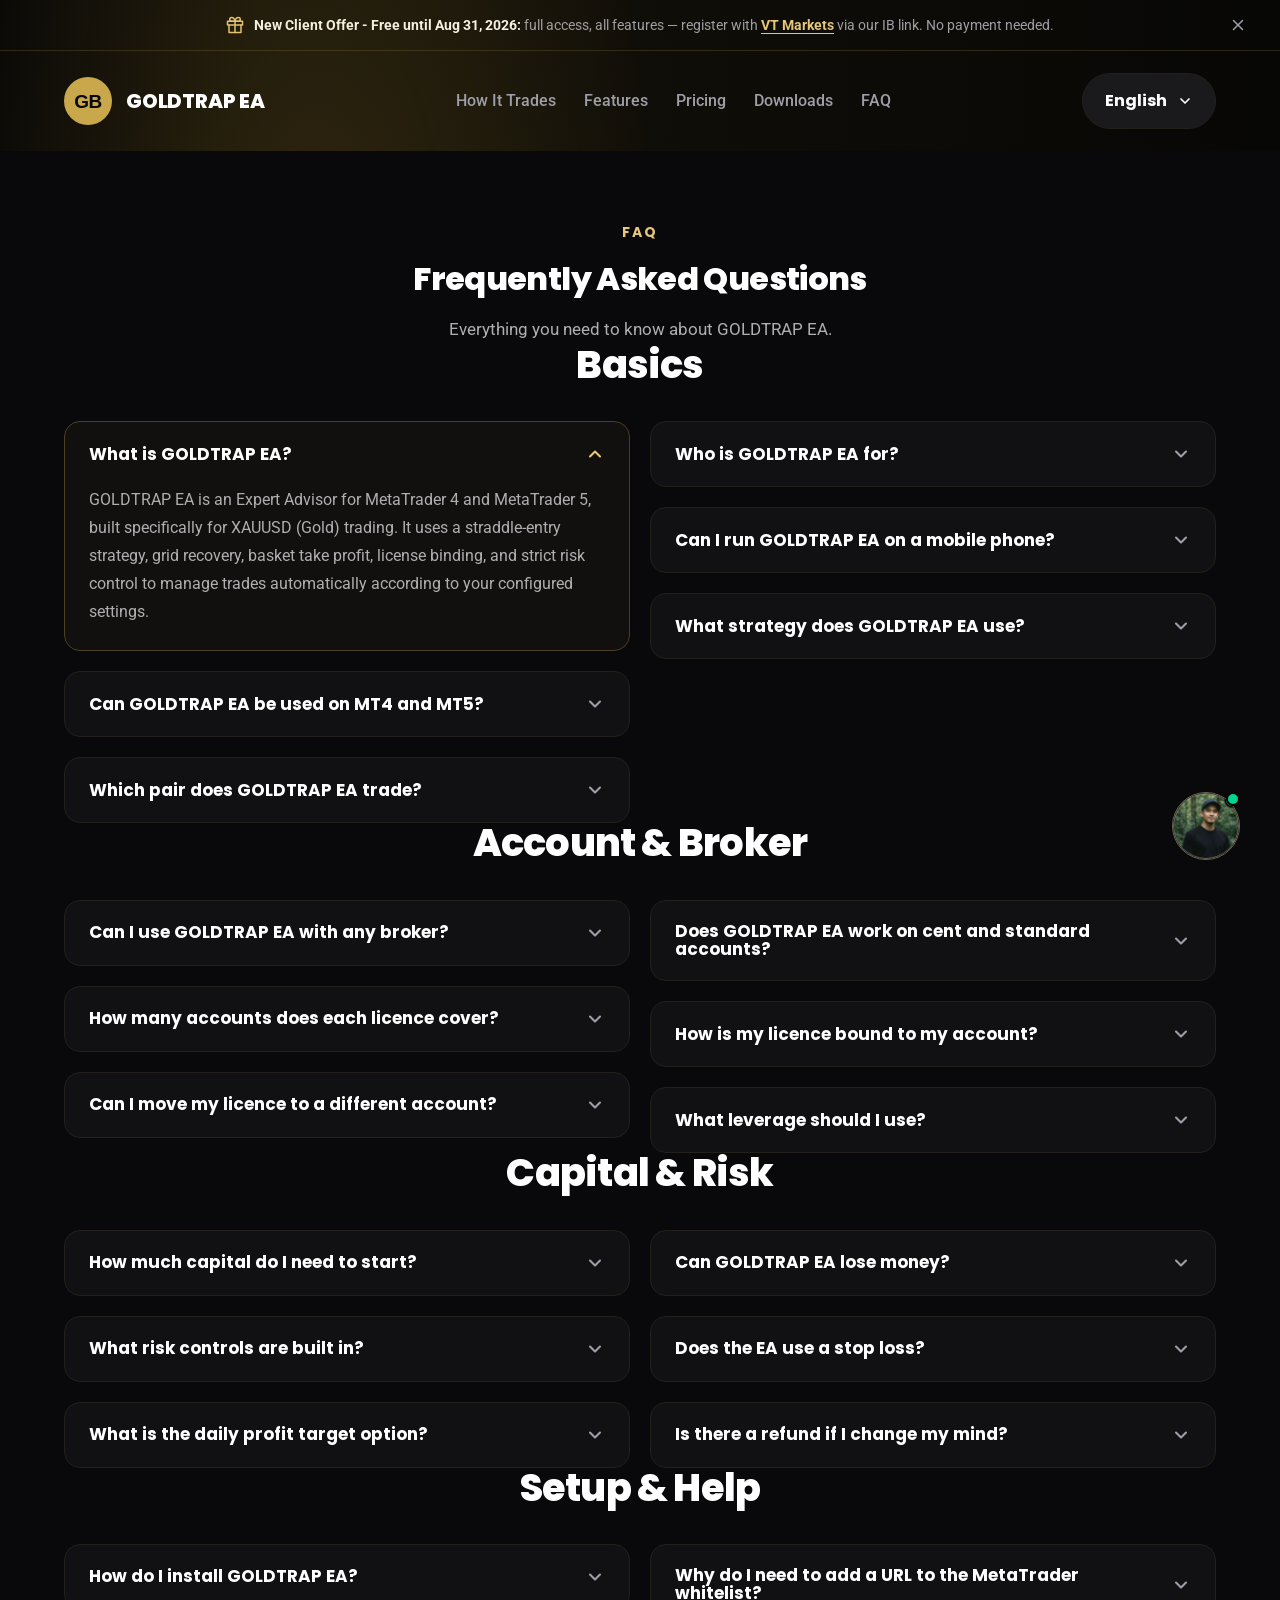
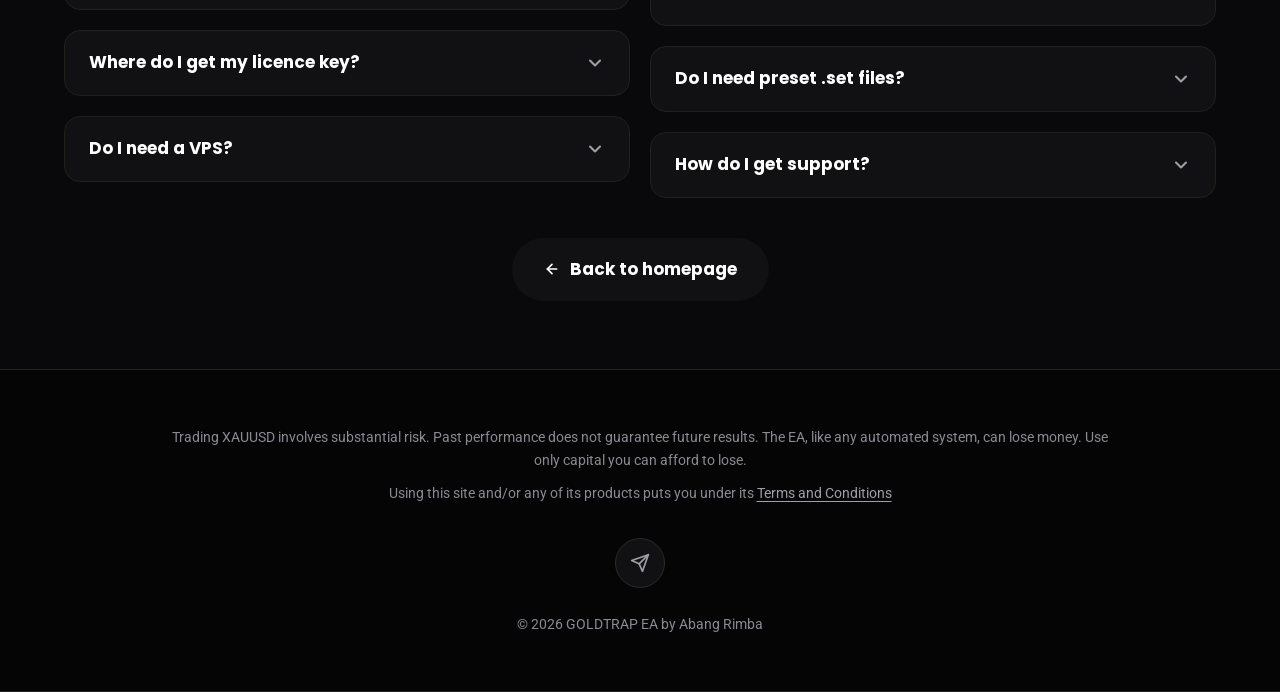
==== commit f637914f: "feat: responsive mobile and tablet implementation Built from the supplied mobile and tablet mockups " ====
--- a/frequently-asked-questions.html
+++ b/frequently-asked-questions.html
@@ -63,15 +63,7 @@
                         <span class="brand__name" data-site-name>GOLDTRAP EA</span>
                     </a>
 
-                    <!-- Hamburger toggle: hidden at desktop widths, prepared for mobile. -->
-                    <button type="button" class="nav-toggle" id="nav-toggle"
-                            aria-label="Open navigation menu" aria-expanded="false"
-                            aria-controls="primary-nav">
-                        <span class="nav-toggle__bar" aria-hidden="true"></span>
-                        <span class="nav-toggle__bar" aria-hidden="true"></span>
-                        <span class="nav-toggle__bar" aria-hidden="true"></span>
-                    </button>
-
+                    <!-- Inline at wide widths; the hamburger's panel below it. -->
                     <nav class="primary-nav" id="primary-nav" aria-label="Primary">
                         <ul class="primary-nav__list">
                             <li><a class="primary-nav__link" href="index.html#how-it-works">How It Trades</a></li>
@@ -82,21 +74,56 @@
                         </ul>
                     </nav>
 
-                    <div class="lang-select" id="lang-select">
-                        <button type="button" class="lang-select__toggle" id="lang-select-toggle"
-                                aria-expanded="false" aria-haspopup="listbox"
-                                aria-controls="lang-select-panel">
-                            <span id="lang-select-label">English</span>
-                            <svg class="lang-select__chevron" width="16" height="16" viewBox="0 0 24 24" fill="none" stroke="currentColor" stroke-width="2.5" stroke-linecap="round" stroke-linejoin="round" aria-hidden="true"><polyline points="6 9 12 15 18 9"/></svg>
+                    <!--
+                        Header actions. The language control and the hamburger are
+                        deliberately grouped so they stay side by side on mobile,
+                        where horizontal space is scarce. The brand sits at the far
+                        left and this group at the far right; the space between them
+                        is what justify-content: space-between distributes.
+                    -->
+                    <div class="site-header__actions">
+
+                        <!-- §5.3 Translation / language selector -->
+                        <div class="lang-select" id="lang-select">
+                            <button type="button" class="lang-select__toggle" id="lang-select-toggle"
+                                    aria-expanded="false" aria-haspopup="listbox"
+                                    aria-controls="lang-select-panel">
+                                <!--
+                                    Two labels, one visible at a time. Desktop and
+                                    tablet show the full language name; mobile shows
+                                    only the two-letter abbreviation of the CURRENT
+                                    language. main.js keeps both in sync — neither is
+                                    hard-coded.
+                                -->
+                                <span class="lang-select__name" id="lang-select-label">English</span>
+                                <span class="lang-select__code" id="lang-select-code">EN</span>
+                                <svg class="lang-select__chevron" width="16" height="16" viewBox="0 0 24 24" fill="none" stroke="currentColor" stroke-width="2.5" stroke-linecap="round" stroke-linejoin="round" aria-hidden="true"><polyline points="6 9 12 15 18 9"/></svg>
+                            </button>
+
+                            <div class="lang-select__panel" id="lang-select-panel" hidden>
+                                <label class="visually-hidden" for="lang-select-search">Search languages</label>
+                                <input type="search" class="lang-select__search" id="lang-select-search"
+                                       placeholder="Search languages…" autocomplete="off">
+                                <div class="lang-select__list" id="lang-select-list"
+                                     role="listbox" aria-label="Languages"></div>
+                            </div>
+                        </div>
+
+                        <!--
+                            Hamburger. Hidden while the inline navigation still fits;
+                            revealed below the nav breakpoint. Behaviour lives in
+                            initMobileNavigation() in main.js.
+                        -->
+                        <button type="button" class="nav-toggle" id="nav-toggle"
+                                aria-label="Open navigation menu" aria-expanded="false"
+                                aria-controls="primary-nav">
+                            <span class="nav-toggle__box" aria-hidden="true">
+                                <span class="nav-toggle__bar"></span>
+                                <span class="nav-toggle__bar"></span>
+                                <span class="nav-toggle__bar"></span>
+                            </span>
                         </button>
 
-                        <div class="lang-select__panel" id="lang-select-panel" hidden>
-                            <label class="visually-hidden" for="lang-select-search">Search languages</label>
-                            <input type="search" class="lang-select__search" id="lang-select-search"
-                                   placeholder="Search languages…" autocomplete="off">
-                            <div class="lang-select__list" id="lang-select-list"
-                                 role="listbox" aria-label="Languages"></div>
-                        </div>
                     </div>
 
                 </div>
--- a/assets/styles/styles.css
+++ b/assets/styles/styles.css
@@ -137,7 +137,7 @@
      *   hero body cap 18px → 25px    section lead cap ~14px → 20px
      */
     --fs-display: clamp(3.5rem, 4.9vw, 5.875rem);   /* hero H1   ~56 → 94px */
-    --fs-h2: clamp(2.25rem, 3.39vw, 4.0625rem);     /* section   ~36 → 65px */
+    --fs-h2: clamp(2.25rem, 3vw, 3.625rem);         /* section   ~36 → 58px */
     --fs-h2-sm: clamp(1.875rem, 2.5vw, 3rem);       /* Download + FAQ ~30 → 48px */
     --fs-h3: clamp(1.25rem, 1.35vw, 1.625rem);      /* card      ~20 → 26px */
     --fs-hero-body: clamp(1.125rem, 1.3vw, 1.5625rem); /* hero body ~18 → 25px */
@@ -344,17 +344,13 @@
 
 .section-heading {
     font-size: var(--fs-h2);
-    /* The mockup sets section headings very tight — a 2-line heading
-       occupies a 116px box at 65px, i.e. a line-height just under 0.9. */
-    line-height: 0.9;
-    letter-spacing: 0.007em;
     /*
-     * 894px sits inside the [825, 962) window that reproduces every line
-     * break in the mockup: "Why Traders Choose / GoldTrap EA" and
-     * "One repeating cycle. No / prediction. Pure structure." both wrap
-     * where the artwork wraps, and the one-line headings stay on one line.
+     * line-height and letter-spacing are deliberately NOT set here: these
+     * headings inherit 1.05 / -0.02em from the h1–h4 base rule, which is
+     * what they used before the typeface pass. 800px is the measure that
+     * reproduces the mockup's line breaks at this size.
      */
-    max-width: 894px;
+    max-width: 800px;
 }
 
 /*
@@ -368,7 +364,7 @@
 .section-heading--center {
     margin-inline: auto;
     text-align: center;
-    max-width: 894px;
+    max-width: 800px;
 }
 
 /* Two-tone headings, e.g. "Get the <gold>Source Code</gold>".
@@ -733,12 +729,12 @@
         animation: none;
     }
 
-    /* No perpetual animation for visitors who asked for reduced motion.
-       The launcher keeps its steady halo, so it still reads as active. */
-    .chat-widget__pulse,
-    .chat-widget__pulse::after {
+    /* No perpetual animation, and no static gold ring left behind either.
+       The launcher, its photo and its green online dot stay fully visible.
+       Restated after the .chat-widget rules further down, where it wins. */
+    .chat-widget__pulse {
         animation: none;
-        opacity: 0.32;
+        opacity: 0;
     }
 
     *,
@@ -893,21 +889,26 @@
 }
 
 
-/* --- 7.2b Mobile navigation toggle ------------------------------------
- * Hidden at desktop widths. The mobile phase reveals it in its media
- * query; the behaviour (aria-expanded, Escape, outside click, link
- * closes menu, focus return) is already implemented in main.js.
+/* --- 7.2b Header actions group + hamburger ----------------------------
+ * The language control and the hamburger live in one group so they stay
+ * beside each other on mobile. The hamburger is hidden while the inline
+ * navigation still fits; the responsive section reveals it.
  * ------------------------------------------------------------------- */
 
+.site-header__actions {
+    display: flex;
+    align-items: center;
+    gap: 10px;
+    flex-shrink: 0;
+}
+
 .nav-toggle {
-    display: none;                 /* desktop: navigation is always visible */
-    flex-direction: column;
+    display: none;                 /* revealed below the nav breakpoint */
+    align-items: center;
     justify-content: center;
-    gap: 5px;
     width: 44px;
     height: 44px;
-    padding: 10px;
-    border-radius: 10px;
+    border-radius: 12px;
     background: var(--surface-2);
     border: 1px solid var(--border-subtle);
     transition: background var(--transition), border-color var(--transition);
@@ -919,12 +920,50 @@
     border-color: var(--border-gold);
 }
 
+/* Fixed box so the bars can rotate into an X without moving the button. */
+.nav-toggle__box {
+    position: relative;
+    display: block;
+    width: 20px;
+    height: 14px;
+}
+
 .nav-toggle__bar {
-    display: block;
+    position: absolute;
+    left: 0;
     height: 2px;
     width: 100%;
     border-radius: 2px;
     background: var(--text);
+    transition: transform var(--transition), opacity var(--transition),
+                top var(--transition);
+}
+
+.nav-toggle__bar:nth-child(1) { top: 0; }
+.nav-toggle__bar:nth-child(2) { top: 6px; }
+.nav-toggle__bar:nth-child(3) { top: 12px; }
+
+/* Open state: the bars cross into an X. */
+.nav-toggle[aria-expanded="true"] .nav-toggle__bar:nth-child(1) {
+    top: 6px;
+    transform: rotate(45deg);
+}
+
+.nav-toggle[aria-expanded="true"] .nav-toggle__bar:nth-child(2) {
+    opacity: 0;
+}
+
+.nav-toggle[aria-expanded="true"] .nav-toggle__bar:nth-child(3) {
+    top: 6px;
+    transform: rotate(-45deg);
+}
+
+/*
+ * The header shows the full language name by default; the abbreviation
+ * replaces it on mobile. Both are kept current by main.js.
+ */
+.lang-select__code {
+    display: none;
 }
 
 
@@ -1233,7 +1272,7 @@
 }
 
 .live-results__copy {
-    max-width: 894px;
+    max-width: 800px;
 }
 
 /* The stats strip is a second band, separated by warm hairlines. */
@@ -1472,10 +1511,13 @@
 .source-code {
     position: relative;
     /*
-     * The mockup sets the source-code card almost flush beneath the pricing
-     * grid: cards end at y4069, the card's top border is at y4076.
+     * Measured from the mockup: the pricing cards' bottom border sits at
+     * y4013 and the source-code card's top border at y4075 — a 62px gap.
+     * An earlier reading of 8px was wrong; it mistook the source card's
+     * large gold glow, which bleeds upward over the gap, for the cards
+     * themselves. Do not reduce this again.
      */
-    margin-top: 8px;
+    margin-top: 62px;
 }
 
 .source-code__card {
@@ -1988,35 +2030,33 @@
     position: absolute;
     inset: 0;
     border-radius: 50%;
-    background: var(--site-primary-accent, #DDB954);
-    opacity: 0.55;
+    /*
+     * A thin ring with a soft outer glow rather than a filled disc, so the
+     * effect reads as energy radiating outward instead of a heavy gold
+     * plate behind the photo.
+     */
+    border: 2px solid var(--site-primary-accent, #DDB954);
+    box-shadow: 0 0 14px 0 var(--site-primary-accent, #DDB954);
+    opacity: 0;                    /* nothing at all shows at rest */
     animation: chat-pulse 2.6s ease-out infinite;
 }
 
-.chat-widget__pulse::after {
-    content: "";
-    position: absolute;
-    inset: 0;
-    border-radius: 50%;
-    background: inherit;
-    animation: chat-pulse 2.6s ease-out infinite;
-    animation-delay: 1.3s;
-}
-
+/*
+ * Deliberately a SINGLE ring. A second, offset ring meant one was always
+ * sitting close to the avatar, which read as a permanent gold outline —
+ * the opposite of the intent. One ring per cycle leaves a clear gap, so
+ * the glow is unmistakably an animation rather than a border.
+ */
+
+/*
+ * Starts fully transparent at the avatar's own size, fades in as it leaves
+ * the photo, then fades out as it expands. At no point in the cycle is
+ * there a resting ring sitting on the launcher.
+ */
 @keyframes chat-pulse {
-    0%   { transform: scale(1);    opacity: 0.5; }
-    70%  { transform: scale(1.45); opacity: 0; }
-    100% { transform: scale(1.45); opacity: 0; }
-}
-
-/* A steady halo underneath, so the launcher reads as "live" between pulses. */
-.chat-widget__avatar-wrap::after {
-    content: "";
-    position: absolute;
-    inset: -6px;
-    border-radius: 50%;
-    box-shadow: 0 0 24px -4px var(--site-primary-accent, #DDB954);
-    pointer-events: none;
+    0%   { transform: scale(1);    opacity: 0; }
+    18%  { opacity: 0.5; }
+    100% { transform: scale(1.7);  opacity: 0; }
 }
 
 /*
@@ -2032,8 +2072,8 @@
     padding: 10px 16px;
     border-radius: var(--radius-pill);
     background: var(--surface);
-    border: 1px solid var(--border-gold);
-    color: var(--text);
+    border: 1px solid var(--border-subtle);
+    color: var(--text);            /* hover text stays white */
     font-family: var(--font-display);
     font-size: var(--fs-sm);
     font-weight: 700;
@@ -2073,10 +2113,9 @@
  * otherwise be overridden by source order.
  */
 @media (prefers-reduced-motion: reduce) {
-    .chat-widget__pulse,
-    .chat-widget__pulse::after {
+    .chat-widget__pulse {
         animation: none;
-        opacity: 0.32;
+        opacity: 0;                /* no animation, and no static ring either */
     }
 
     .chat-widget:hover,
@@ -2299,3 +2338,780 @@
     color: inherit !important;
     background: transparent !important;
 }
+
+
+/* ======================================================================
+ * 21. RESPONSIVE — TABLET AND MOBILE
+ * ======================================================================
+ * Phases 2 and 3 of the workflow in CLAUDE.md. The desktop layout above
+ * is untouched; everything here lives inside a media query so it can only
+ * ever apply below desktop widths.
+ *
+ * THREE BREAKPOINTS, each earning its place:
+ *
+ *   1024px — layout. The hero stops being two columns, the three-across
+ *            grids drop to two, and pricing stacks. Matches the tablet
+ *            mockup, which shows 2-up benefit and step cards and
+ *            single-column pricing.
+ *
+ *    900px — navigation. The inline nav needs roughly 820px before it
+ *            starts crowding the brand and the language pill, so this is
+ *            where it collapses into the hamburger panel. Landscape
+ *            tablets keep the inline nav the tablet mockup shows;
+ *            portrait tablets and phones get the hamburger.
+ *
+ *    640px — mobile. Single column throughout, the mobile mockup's 20px
+ *            gutter, full-width buttons, and the compact header with the
+ *            language abbreviation.
+ *
+ * Sizing between those points is fluid: the type scale already uses
+ * clamp(), the grids use auto-fit/minmax, and spacing uses clamp() so
+ * intermediate widths are interpolated rather than snapped.
+ *
+ * Values were measured from the supplied mobile mockup at 360px:
+ *   gutter 20px · section padding ~83px · benefit cards 66px tall with a
+ *   12px gap · buttons full width at ~53px · H1 ~48px · H2 ~36px ·
+ *   hero body ~18px · chart panel roughly 320 × 370 (portrait).
+ * ====================================================================== */
+
+
+/* ----------------------------------------------------------------------
+ * 21.1 TABLET AND BELOW (< 1024px)
+ * -------------------------------------------------------------------- */
+
+@media (max-width: 1023.98px) {
+
+    /* The hero becomes one column: copy first, chart beneath it. */
+    .hero__inner {
+        grid-template-columns: minmax(0, 1fr);
+        gap: clamp(32px, 5vw, 48px);
+        padding-block: 28px clamp(48px, 6vw, 72px);
+    }
+
+    /*
+     * The chart panel is landscape on desktop and portrait on mobile;
+     * between the two it simply fills the column at a squarer ratio.
+     */
+    #live-chart-container {
+        aspect-ratio: 16 / 12;
+    }
+
+    .hero__chart-caption {
+        text-align: left;
+    }
+
+    /* Three-across grids become two-across, as the tablet mockup shows. */
+    .steps__grid {
+        grid-template-columns: repeat(auto-fit, minmax(280px, 1fr));
+    }
+
+    /*
+     * Pricing stacks to a single column on tablet. auto-fit with a large
+     * minimum does this without a hard column count, so a fourth plan
+     * still behaves.
+     */
+    .pricing__grid {
+        grid-template-columns: repeat(auto-fit, minmax(min(100%, 420px), 1fr));
+    }
+
+    /* The source-code card's two columns stack. */
+    .source-code__layout {
+        flex-direction: column;
+        gap: 32px;
+    }
+
+    .source-code__actions {
+        width: 100%;
+        min-width: 0;
+    }
+
+    .source-code__card {
+        padding: 36px clamp(20px, 4vw, 40px);
+    }
+
+    /*
+     * Live results keeps its side-by-side arrangement on tablet — the
+     * tablet mockup shows the heading block and the button on one row.
+     * It only stacks at mobile widths (21.3 below).
+     */
+    .live-results__inner {
+        gap: 32px;
+    }
+
+    /*
+     * Dialogs must never exceed the viewport on a short or narrow screen.
+     * Applied from tablet down so a landscape tablet with little height
+     * still scrolls the dialog rather than clipping it.
+     */
+    .purchase-dialog {
+        width: min(640px, calc(100vw - 40px));
+        max-height: calc(100dvh - 40px);
+        overflow-y: auto;
+    }
+}
+
+
+/* ----------------------------------------------------------------------
+ * 21.2 NAVIGATION COLLAPSE (< 900px)
+ * ----------------------------------------------------------------------
+ * The hamburger appears and the inline links become a panel. The markup
+ * is unchanged — the same <nav> is restyled, so there is no duplicate
+ * navigation anywhere in the project.
+ * -------------------------------------------------------------------- */
+
+@media (max-width: 899.98px) {
+
+    .nav-toggle {
+        display: inline-flex;
+    }
+
+    .site-header__inner {
+        justify-content: space-between;
+        gap: 12px;
+        min-height: 76px;
+    }
+
+    /*
+     * The panel drops from under the header. It is constrained to the
+     * viewport width and scrolls internally if the list is ever taller
+     * than the screen, so it can never cause horizontal overflow.
+     */
+    .primary-nav {
+        position: absolute;
+        top: 100%;
+        left: 0;
+        right: 0;
+        z-index: 40;
+        display: block;
+        max-height: calc(100dvh - 100%);
+        overflow-y: auto;
+        padding: 8px clamp(16px, 5vw, 32px) 20px;
+        background: var(--bg-zinc);
+        border-bottom: 1px solid var(--border-subtle);
+        box-shadow: 0 24px 48px -24px rgba(0, 0, 0, 0.9);
+
+        /* Closed state. visibility keeps it out of the tab order. */
+        opacity: 0;
+        visibility: hidden;
+        transform: translateY(-8px);
+        transition: opacity var(--transition), transform var(--transition),
+                    visibility var(--transition);
+    }
+
+    .primary-nav.is-open {
+        opacity: 1;
+        visibility: visible;
+        transform: translateY(0);
+    }
+
+    .primary-nav__list {
+        flex-direction: column;
+        align-items: stretch;
+        gap: 2px;
+    }
+
+    /* Comfortable touch targets, comfortably above the 44px guideline. */
+    .primary-nav__link {
+        display: block;
+        padding: 15px 12px;
+        border-radius: 12px;
+        font-size: 1.0625rem;
+        font-weight: 500;
+    }
+
+    .primary-nav__link:hover,
+    .primary-nav__link:focus-visible {
+        background: var(--surface);
+    }
+
+    /* The header must establish the panel's containing block. */
+    .site-header {
+        position: relative;
+    }
+
+    /* Stop the page scrolling behind the open panel. */
+    body.nav-is-open {
+        overflow: hidden;
+    }
+}
+
+
+/* ----------------------------------------------------------------------
+ * 21.3 MOBILE (< 640px)
+ * -------------------------------------------------------------------- */
+
+@media (max-width: 639.98px) {
+
+    /* The mobile mockup's 20px gutter, for every container width. */
+    :root {
+        --gutter: 20px;
+        --gutter-hero: 20px;
+
+        /* Measured from the mobile mockup rather than scaled from desktop. */
+        --fs-display: clamp(2.5rem, 13vw, 3rem);      /* H1 ~48px  */
+        --fs-h2: clamp(1.75rem, 10vw, 2.25rem);       /* H2 ~36px  */
+        --fs-h2-sm: clamp(1.5rem, 8.5vw, 1.875rem);   /* ~30px     */
+        --fs-h3: 1.25rem;
+        --fs-hero-body: 1.125rem;                     /* 18px      */
+        --fs-lead: 1rem;
+    }
+
+    /* Section rhythm: ~83px top / ~78px bottom in the mockup. */
+    .section__inner {
+        padding-block: clamp(56px, 21vw, 84px) clamp(52px, 20vw, 80px);
+    }
+
+    /* ---- Header ------------------------------------------------------
+     * Brand on the left, language + hamburger grouped on the right.
+     * The space between them is what space-between distributes; the two
+     * controls stay together.
+     * ---------------------------------------------------------------- */
+
+    .site-header__inner {
+        min-height: 72px;
+        gap: 10px;
+    }
+
+    .brand {
+        min-width: 0;              /* allows the wordmark to shrink */
+        gap: 10px;
+    }
+
+    .brand__mark {
+        width: 40px;
+        height: 40px;
+    }
+
+    .brand__name {
+        font-size: clamp(0.9375rem, 4.4vw, 1.125rem);
+        white-space: nowrap;
+        overflow: hidden;
+        text-overflow: ellipsis;
+    }
+
+    /* Closed header shows only the current language's abbreviation. */
+    .lang-select__name {
+        display: none;
+    }
+
+    .lang-select__code {
+        display: inline;
+    }
+
+    .lang-select__toggle {
+        gap: 4px;
+        padding: 11px 12px;
+        font-size: 0.9375rem;
+    }
+
+    /*
+     * The dropdown is anchored to the right edge of the header and never
+     * wider than the viewport minus its gutters, so it cannot overflow on
+     * a narrow screen. The search field stays at the top, unchanged.
+     */
+    .lang-select__panel {
+        width: min(280px, calc(100vw - 32px));
+        right: 0;
+    }
+
+    /* ---- Hero -------------------------------------------------------- */
+
+    .hero__inner {
+        padding-block: 24px 40px;
+        gap: 28px;
+    }
+
+    .hero__title {
+        line-height: 1.02;
+    }
+
+    .hero__text {
+        max-width: none;
+        line-height: 1.7;
+    }
+
+    .hero__actions {
+        margin-top: 30px;
+        gap: 12px;
+    }
+
+    /* Portrait chart, matching the mobile mockup's proportions. */
+    #live-chart-container {
+        aspect-ratio: 320 / 370;
+    }
+
+    .hero__chart-panel {
+        padding: 8px;
+        border-radius: 20px;
+    }
+
+    /* ---- Buttons ----------------------------------------------------
+     * Calls to action span the column on mobile, as the mockup shows.
+     * ---------------------------------------------------------------- */
+
+    .hero__actions .btn,
+    .free-access__actions .btn,
+    .source-code__actions .btn,
+    .plan-card__cta {
+        width: 100%;
+    }
+
+    .btn {
+        padding: 15px 22px;
+        white-space: normal;       /* long labels wrap instead of overflowing */
+    }
+
+    .btn--lg {
+        padding: 16px 24px;
+        font-size: 1rem;
+    }
+
+    /* ---- Single-column grids ---------------------------------------- */
+
+    .benefits__grid,
+    .steps__grid,
+    .pricing__grid,
+    .free-access__grid,
+    .download__grid,
+    .faq__columns {
+        grid-template-columns: minmax(0, 1fr);
+    }
+
+    .benefits__grid {
+        gap: 12px;
+        margin-top: 36px;
+    }
+
+    .benefit-card {
+        min-height: 66px;          /* measured from the mobile mockup */
+        padding: 12px 16px;
+        gap: 12px;
+    }
+
+    .benefit-card__label {
+        font-size: 0.9375rem;
+    }
+
+    .steps__grid,
+    .free-access__grid,
+    .download__grid {
+        gap: 14px;
+        margin-top: 32px;
+    }
+
+    .step-card {
+        padding: 24px 20px;
+    }
+
+    .step-card .icon-disc {
+        width: 42px;
+        height: 42px;
+    }
+
+    .step-card__title {
+        margin: 24px 0 12px;
+    }
+
+    .step-card__text {
+        font-size: 1rem;
+    }
+
+    /* Free-access step rows: compact enough to keep each label on one line. */
+    .free-access__step {
+        min-height: 60px;
+        padding: 12px 14px;
+        gap: 12px;
+    }
+
+    .free-access__step-label {
+        font-size: 0.875rem;
+    }
+
+    .free-access__actions {
+        margin-top: 28px;
+        gap: 12px;
+    }
+
+    /* Download cards */
+    .download-card {
+        padding: 20px 18px;
+    }
+
+    .download-card__head {
+        gap: 12px;
+        margin-bottom: 16px;
+    }
+
+    .download-card__title {
+        font-size: 1.1875rem;
+    }
+
+    .download-card__licence {
+        padding: 12px 14px;
+        margin-bottom: 14px;
+        font-size: 0.8125rem;
+    }
+
+    .setup-note__title {
+        font-size: 0.9375rem;
+    }
+
+    .setup-note__text,
+    .setup-note__steps {
+        font-size: 0.8125rem;
+    }
+
+    .download__licence-hint {
+        margin-top: 22px;
+        font-size: 0.8125rem;
+    }
+
+    /* ---- Live results ------------------------------------------------ */
+
+    /* Mobile: the button drops below the heading block, as the mockup shows. */
+    .live-results__inner {
+        flex-direction: column;
+        align-items: flex-start;
+        padding-block: clamp(56px, 21vw, 84px);
+        gap: 24px;
+    }
+
+    /* Pill on its own line, the two figures side by side beneath it. */
+    .live-stats__inner {
+        flex-direction: column;
+        gap: 20px;
+        padding-block: 24px;
+    }
+
+    .live-stats__figures {
+        width: 100%;
+        justify-content: space-around;
+        gap: 16px;
+    }
+
+    .stat__label {
+        font-size: 0.6875rem;
+    }
+
+    /* ---- Pricing ----------------------------------------------------- */
+
+    .pricing__grid {
+        gap: 16px;
+        margin-top: 32px;
+    }
+
+    .plan-card {
+        padding: 24px 20px;
+    }
+
+    .plan-card__price {
+        font-size: 2.75rem;
+    }
+
+    /*
+     * Card internals are tighter on mobile, matching the mockup's rhythm.
+     * The timer row keeps its reserved space (CLAUDE.md §9.4) but at mobile
+     * proportions, so hiding and showing it still never resizes the card.
+     */
+    .plan-card__caption {
+        margin-top: 8px;
+        font-size: 0.8125rem;
+    }
+
+    .plan-card__timer {
+        min-height: 20px;
+        margin-top: 10px;
+    }
+
+    .plan-card__divider {
+        margin: 18px 0;
+    }
+
+    .plan-card__features,
+    .plan-card__steps {
+        gap: 11px;
+    }
+
+    .plan-card__features li,
+    .plan-card__steps li {
+        font-size: 0.875rem;
+    }
+
+    .plan-card__note {
+        margin-bottom: 16px;
+    }
+
+    .plan-card__name {
+        font-size: 1.1875rem;
+    }
+
+    /* ---- Source code -------------------------------------------------- */
+
+    .source-code {
+        margin-top: 40px;
+    }
+
+    .source-code__card {
+        padding: 32px 20px 28px;
+        border-radius: 20px;
+    }
+
+    .source-code__tag {
+        left: 20px;
+    }
+
+    .feature-list--2col {
+        grid-template-columns: minmax(0, 1fr);
+        column-gap: 0;
+    }
+
+    .source-code__price-row {
+        gap: 6px;
+        margin-top: 18px;
+    }
+
+    .source-code__title {
+        margin-bottom: 10px;
+    }
+
+    .source-code__text {
+        margin-bottom: 16px;
+        font-size: 0.9375rem;
+    }
+
+    .feature-list {
+        gap: 11px;
+    }
+
+    .feature-list li {
+        font-size: 0.9375rem;
+    }
+
+    /* ---- Download ----------------------------------------------------- */
+
+    /*
+     * The mockup keeps the preset banner as a row on mobile — icon at the
+     * left, copy beside it — rather than stacking, so only the trailing
+     * link moves below the text.
+     */
+    .preset-banner {
+        flex-wrap: wrap;
+        align-items: flex-start;
+        gap: 12px;
+        padding: 16px;
+    }
+
+    .preset-banner .icon-disc {
+        width: 34px;
+        height: 34px;
+    }
+
+    .preset-banner__copy {
+        flex: 1 1 200px;
+    }
+
+    .preset-banner__title {
+        font-size: 0.9375rem;
+    }
+
+    .preset-banner__text {
+        font-size: 0.8125rem;
+    }
+
+    .preset-banner__link {
+        flex-basis: 100%;
+        margin-left: 46px;         /* aligns under the copy, not the icon */
+    }
+
+    .setup-note {
+        padding: 22px 18px;
+    }
+
+    /* The URL chip and its Copy button wrap rather than overflow. */
+    .setup-note__url-row {
+        display: flex;
+        flex-wrap: wrap;
+        gap: 8px;
+        width: 100%;
+        padding: 10px 12px;
+    }
+
+    .setup-note__url {
+        word-break: break-all;
+    }
+
+    /* ---- FAQ ---------------------------------------------------------- */
+
+    .faq__categories {
+        gap: 8px;
+        margin-top: 28px;
+    }
+
+    /* Two pills per row, as the mobile mockup shows. */
+    .faq__category {
+        flex: 1 1 calc(50% - 4px);
+        padding: 11px 12px;
+        font-size: 0.875rem;
+    }
+
+    .faq__columns {
+        gap: 12px;
+        margin-top: 24px;
+    }
+
+    .faq__column {
+        gap: 12px;
+    }
+
+    .faq-item__trigger {
+        padding: 18px 16px;
+        font-size: 1rem;
+        gap: 12px;
+    }
+
+    .faq-item__panel {
+        padding: 0 16px 20px;
+        font-size: 0.9375rem;
+    }
+
+    /* ---- Footer -------------------------------------------------------- */
+
+    .site-footer__inner {
+        padding-block: 44px;
+    }
+
+    #footer-caveat,
+    .terms-notice,
+    .site-footer__copyright {
+        font-size: 0.8125rem;
+    }
+
+    /* ---- Announcement bar ---------------------------------------------- */
+
+    .action-bar__inner {
+        padding: 10px 44px;
+        min-height: 0;
+    }
+
+    .action-bar__link {
+        font-size: 0.8125rem;
+        line-height: 1.5;
+    }
+
+    .action-bar__close {
+        right: 8px;
+    }
+
+    /* ---- Live chat ------------------------------------------------------
+     * Same 68px launcher, pulled closer to the corner so it sits clear of
+     * the content. The hover label is suppressed on touch below.
+     * ------------------------------------------------------------------ */
+
+    .chat-widget {
+        right: 16px;
+        bottom: 16px;
+    }
+
+    /* ---- Dialogs --------------------------------------------------------
+     * Full-width within the viewport, scrollable if the content is taller
+     * than the screen, and never wider than the screen.
+     * ------------------------------------------------------------------ */
+
+    .purchase-dialog {
+        width: calc(100vw - 24px);
+        max-height: calc(100dvh - 32px);
+        overflow-y: auto;
+        border-radius: 20px;
+    }
+
+    .purchase-dialog__head {
+        padding: 22px 20px 18px;
+    }
+
+    .purchase-dialog__title {
+        font-size: 1.1875rem;
+    }
+
+    .purchase-dialog__body {
+        padding: 18px 20px 24px;
+    }
+
+    .purchase-row {
+        padding: 14px 16px;
+        gap: 12px;
+    }
+
+    .purchase-row__value--amount {
+        font-size: 1.1875rem;
+    }
+
+    .wallet-row {
+        padding: 14px 16px;
+        gap: 12px;
+    }
+
+    .wallet-row__value {
+        font-size: 0.8125rem;
+    }
+}
+
+
+/* ----------------------------------------------------------------------
+ * 21.4 VERY NARROW SCREENS (< 380px)
+ * ----------------------------------------------------------------------
+ * Not a device-specific hack: below roughly 380px the brand wordmark and
+ * the two header controls genuinely compete for room. Only the header is
+ * adjusted, and only enough to keep everything legible and tappable.
+ * -------------------------------------------------------------------- */
+
+@media (max-width: 379.98px) {
+
+    :root {
+        --gutter: 16px;
+        --gutter-hero: 16px;
+    }
+
+    .brand__mark {
+        width: 36px;
+        height: 36px;
+    }
+
+    .brand__name {
+        font-size: 0.875rem;
+    }
+
+    .lang-select__toggle {
+        padding: 10px;
+    }
+
+    .nav-toggle {
+        width: 40px;
+        height: 40px;
+    }
+}
+
+
+/* ----------------------------------------------------------------------
+ * 21.5 TOUCH DEVICES
+ * ----------------------------------------------------------------------
+ * The live-chat label is a hover affordance. On touch there is no hover,
+ * so it is suppressed rather than left half-triggered by a tap; the
+ * launcher's aria-label still carries the same wording for assistive
+ * technology, and keyboard focus still reveals it on hybrid devices.
+ * -------------------------------------------------------------------- */
+
+@media (hover: none) {
+
+    .chat-widget:hover .chat-widget__label {
+        opacity: 0;
+    }
+
+    .chat-widget:focus-visible .chat-widget__label {
+        opacity: 1;
+    }
+
+    /* No lift on tap — it reads as a stuck state on touch. */
+    .chat-widget:hover {
+        transform: none;
+    }
+}
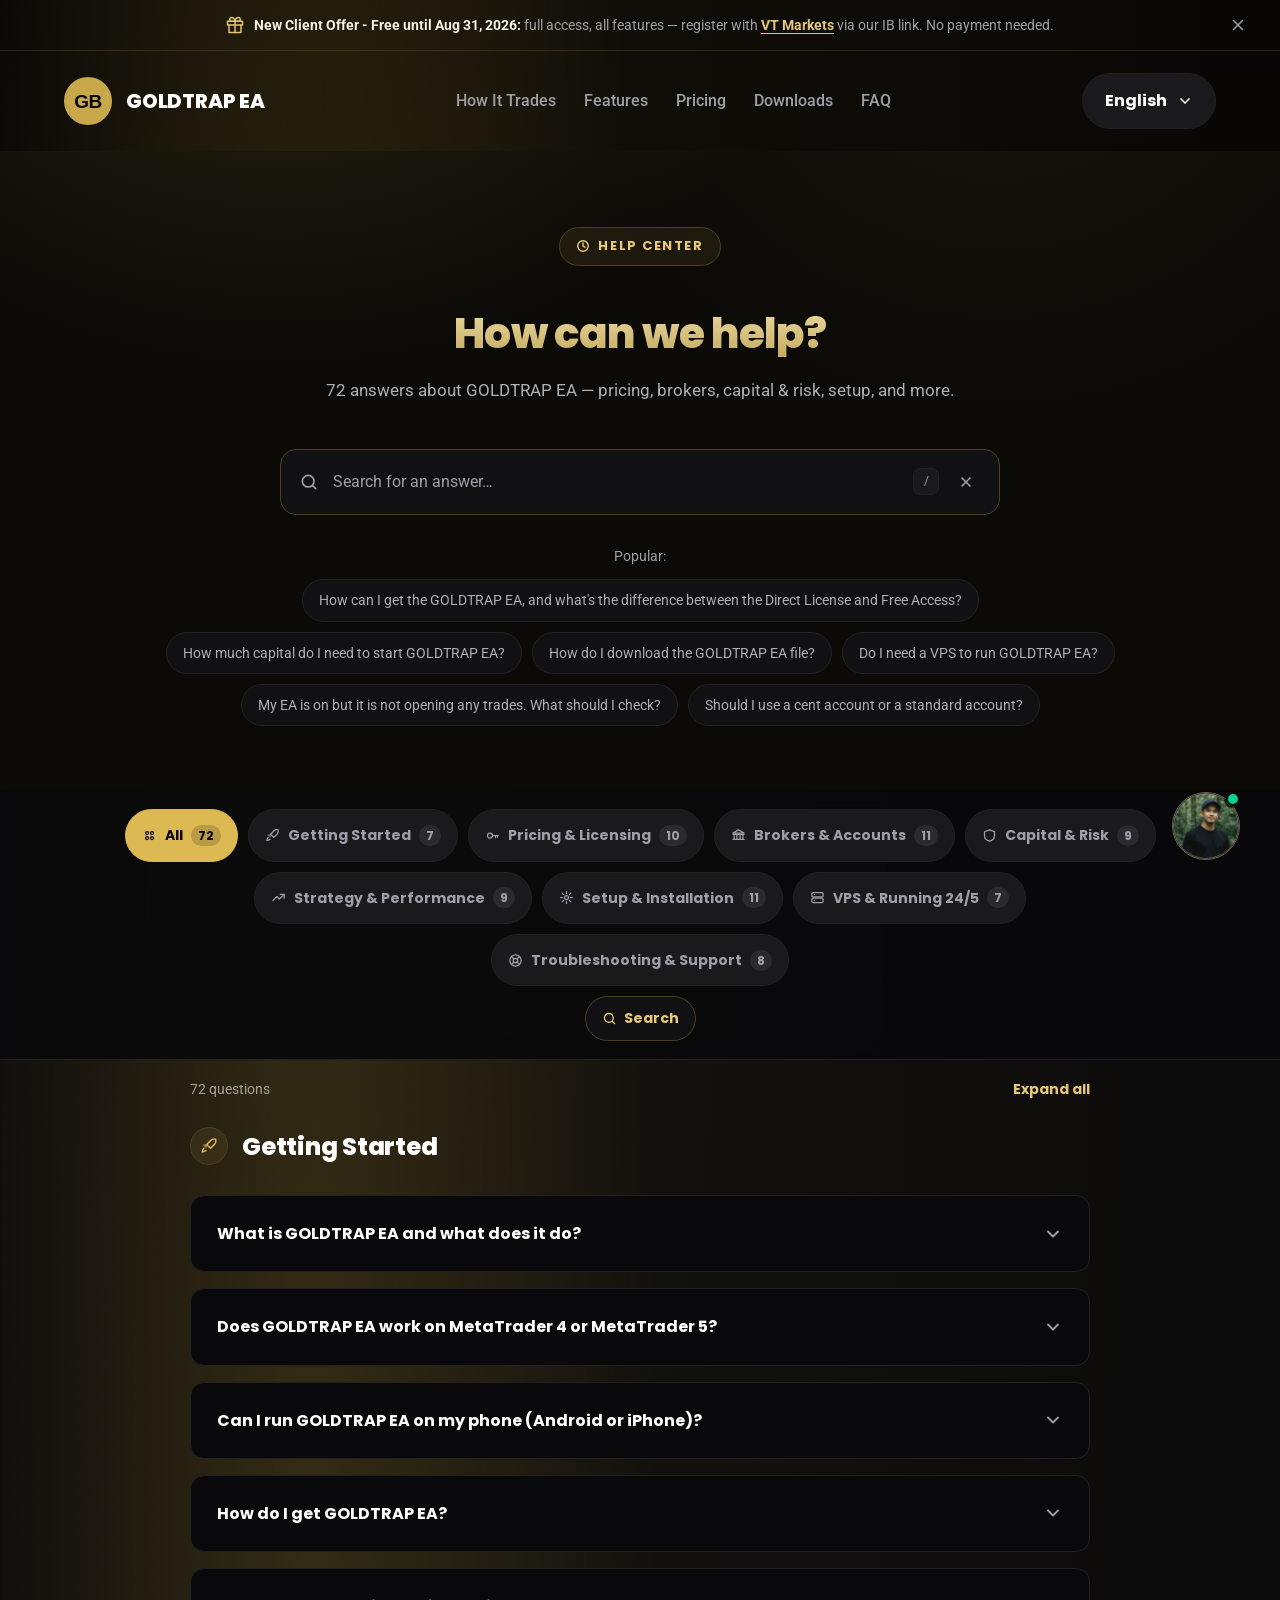
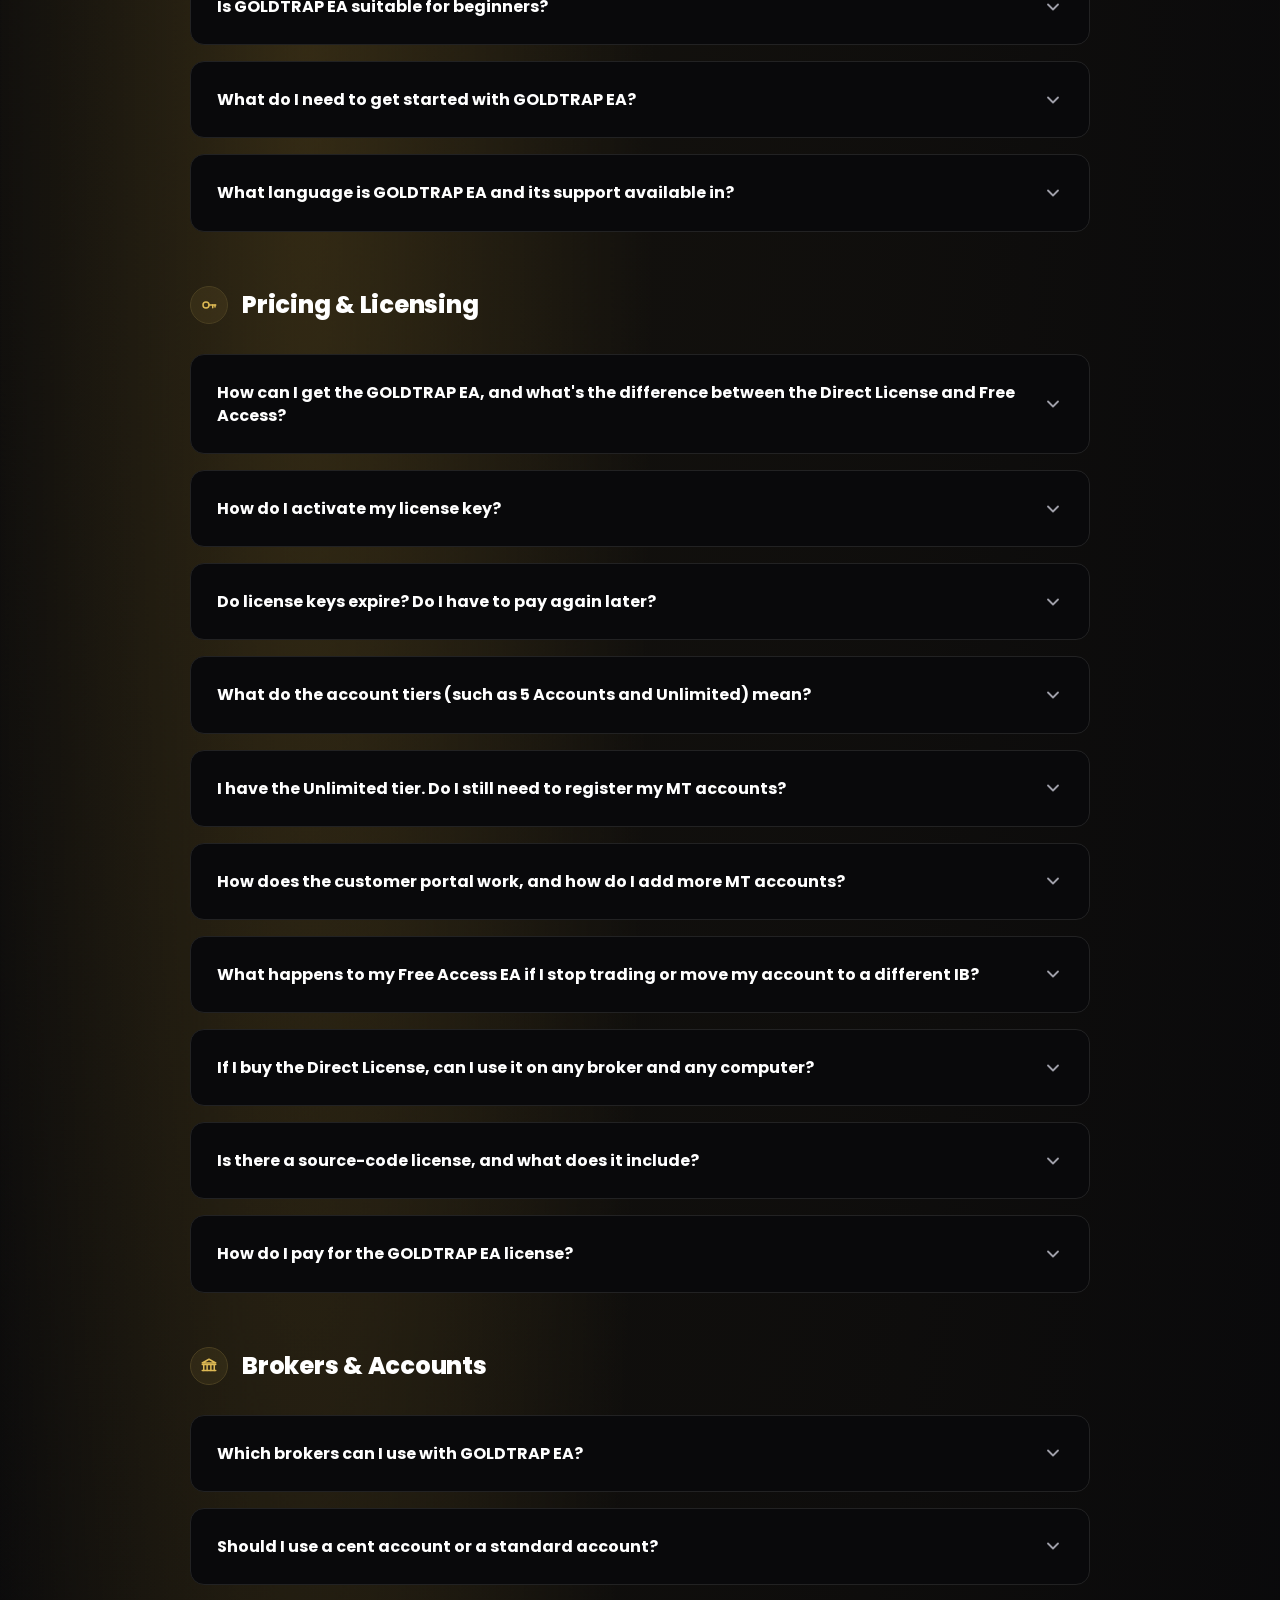
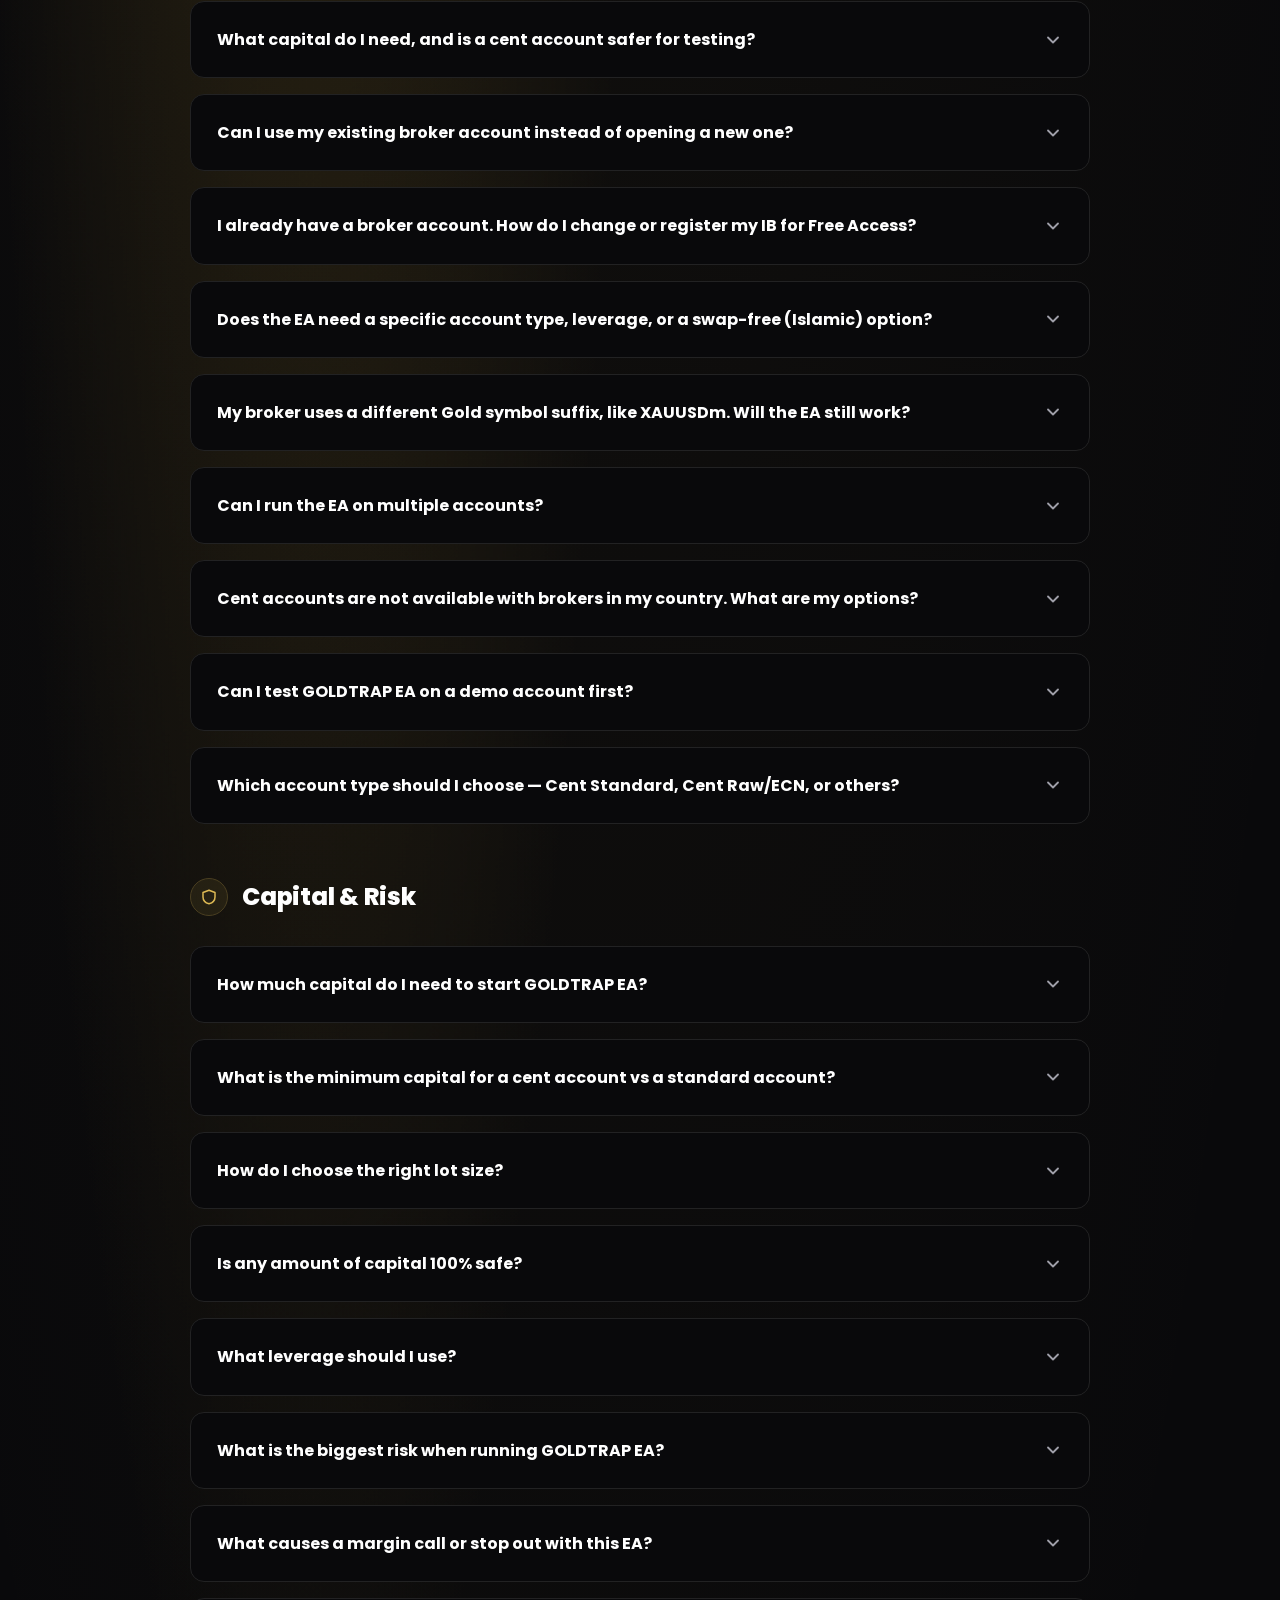
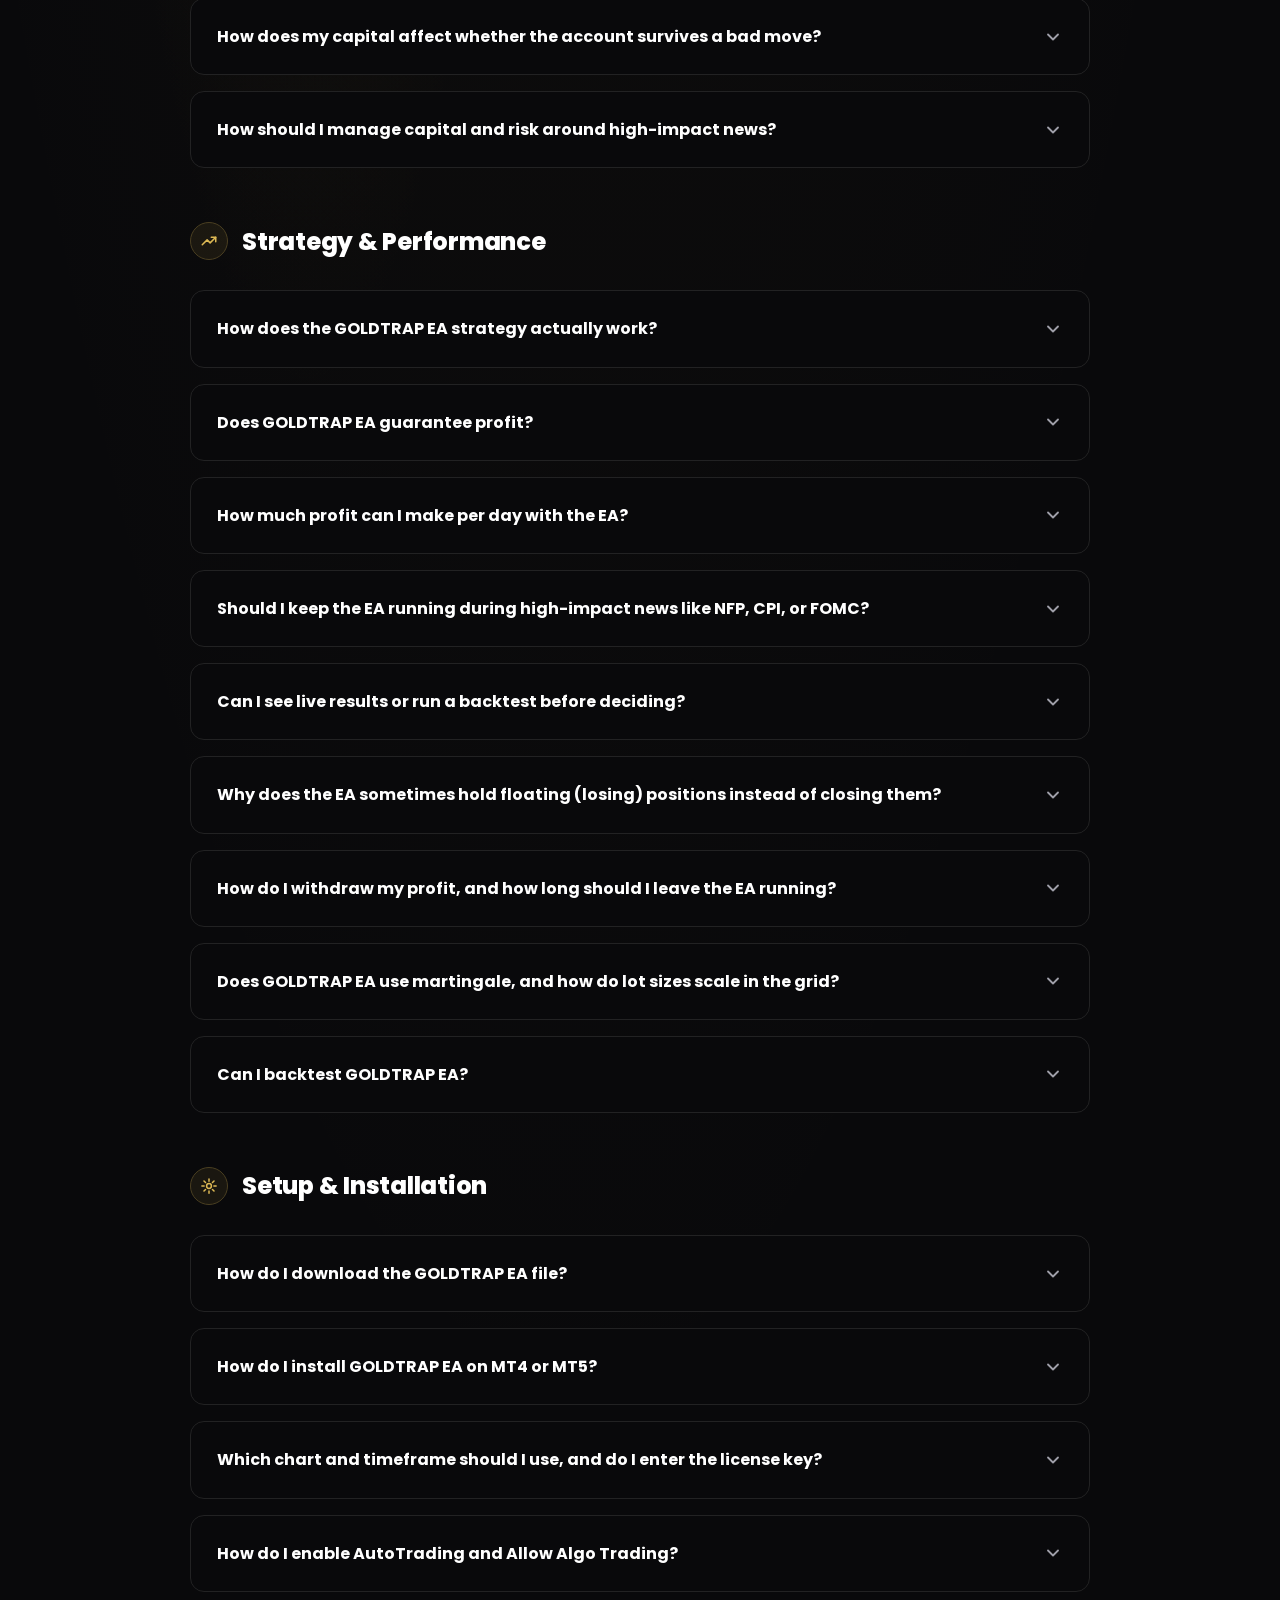
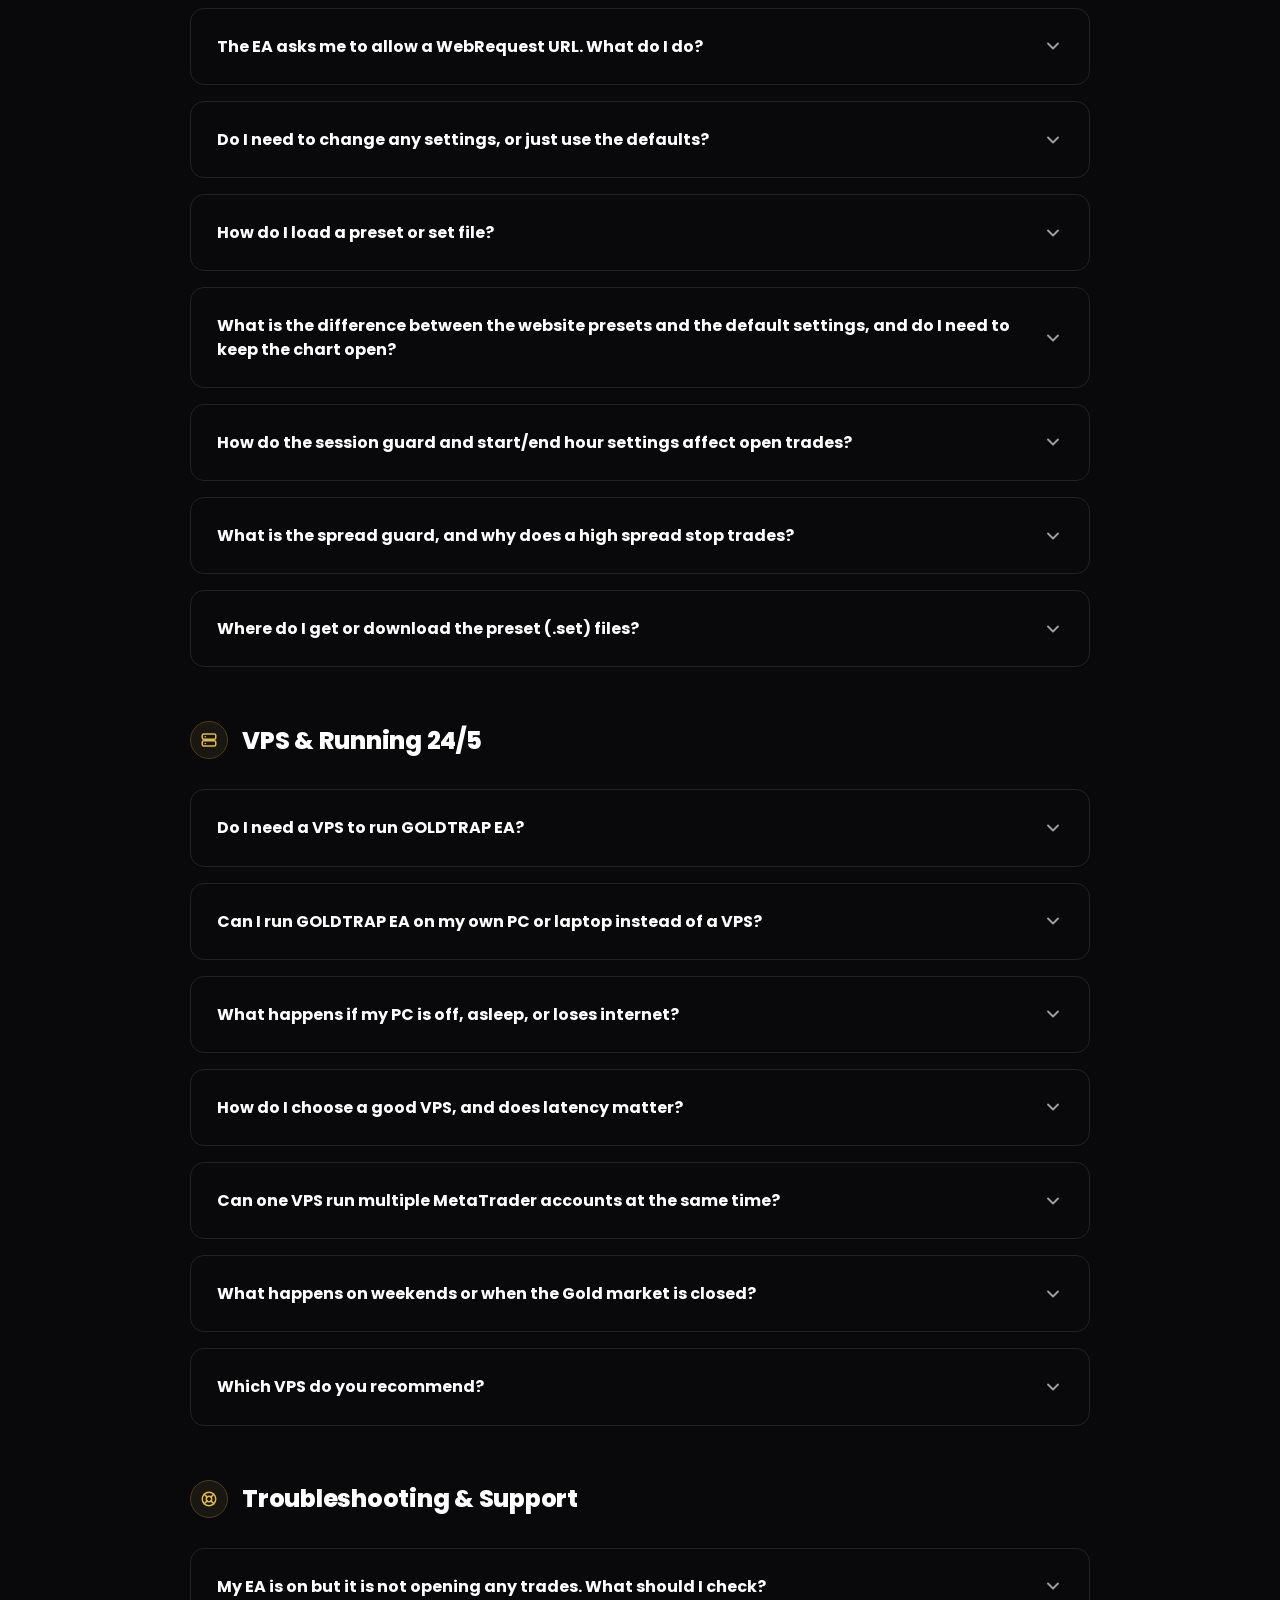
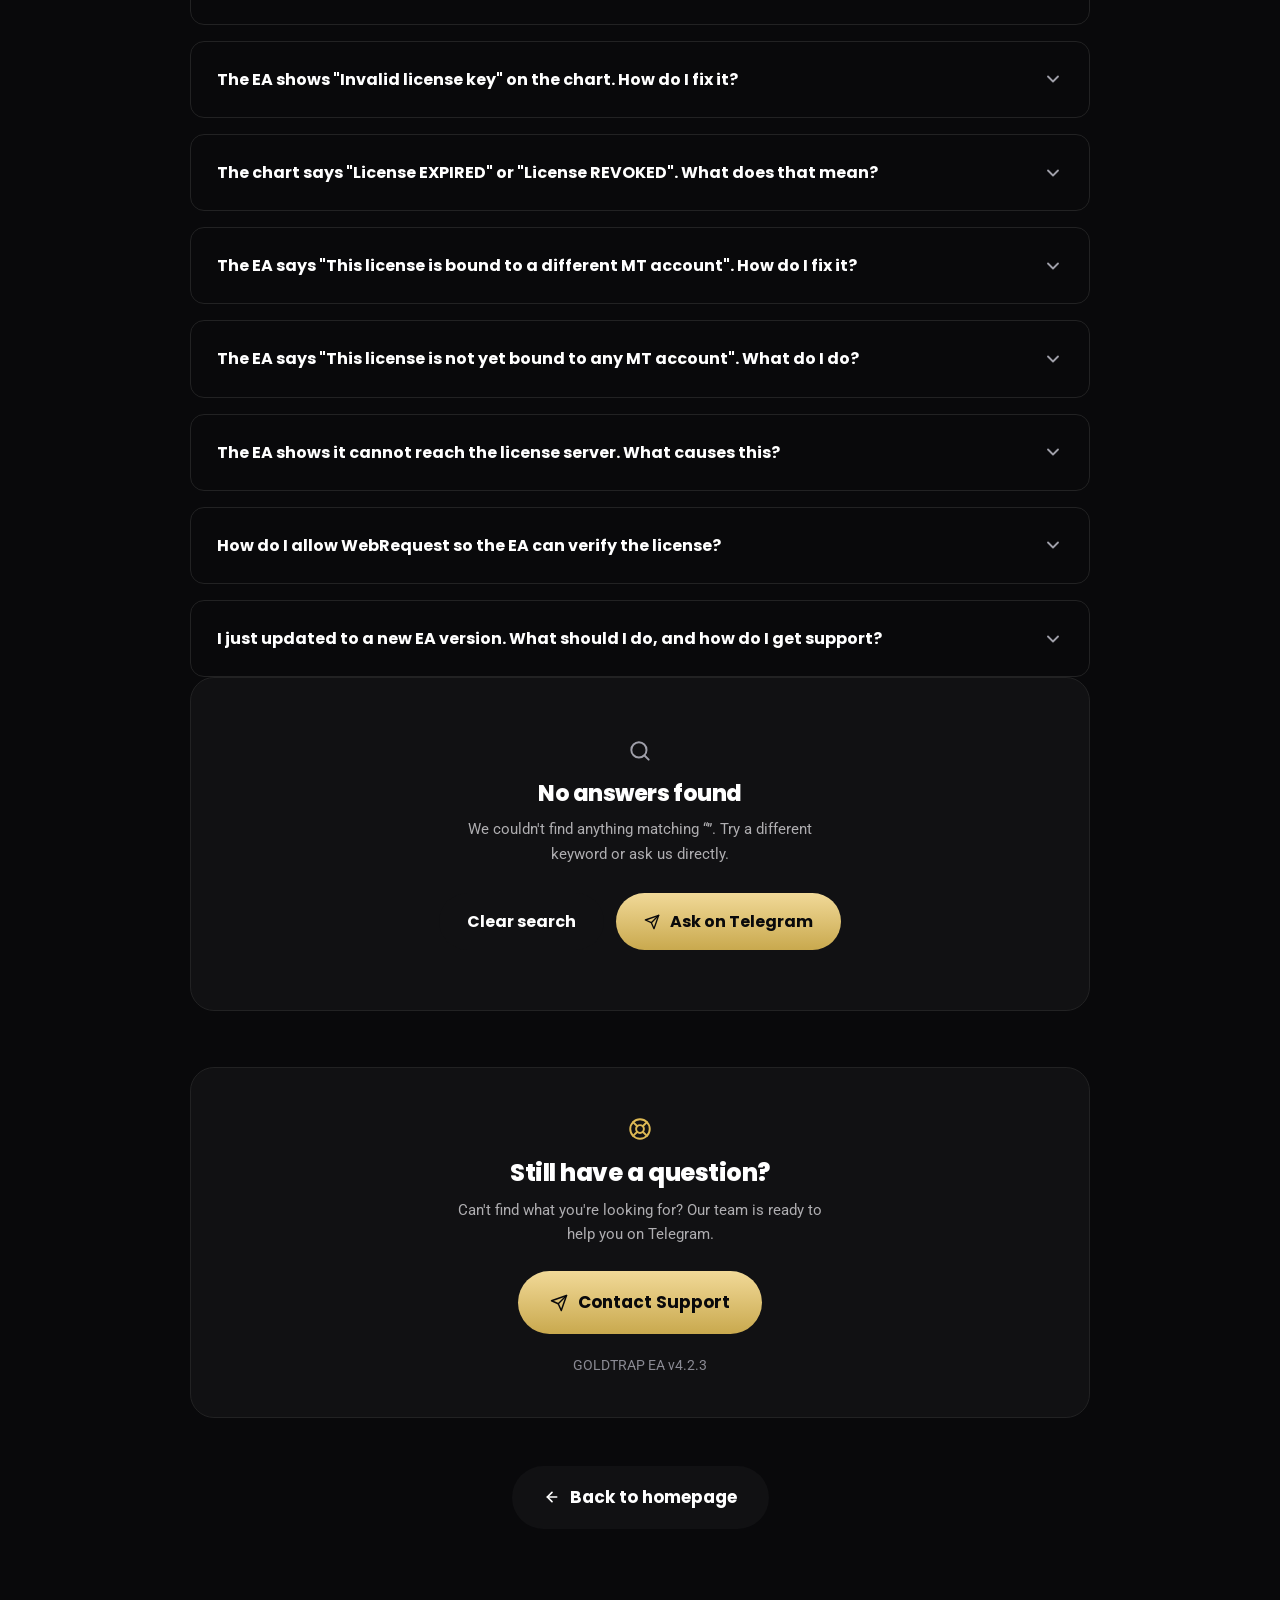
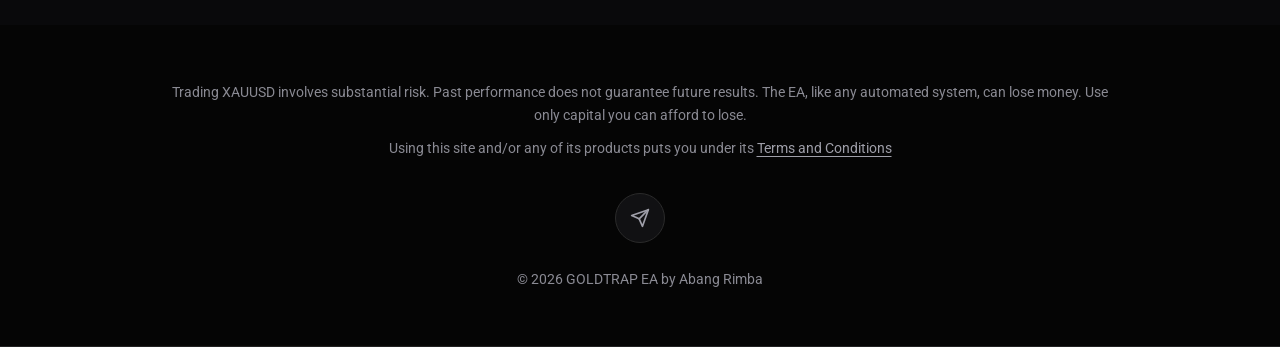
==== commit 27e77c82: "feat: data-driven desktop FAQ page Rebuilds the body of frequently-asked-questions.html against mock" ====
--- a/frequently-asked-questions.html
+++ b/frequently-asked-questions.html
@@ -130,29 +130,151 @@
             </header>
 
             <main id="main-content">
+
                 <!--
-                    The complete FAQ collection, generated from the same FAQ
-                    service the homepage uses. data-faq-mode="all" renders every
-                    category with no question limit.
+                    FAQ HERO
+                    Everything textual here is filled by faq-page.js: the
+                    answer count is derived from the FAQ data, and the site
+                    name comes from the global configuration (§12, §25).
                 -->
-                <section class="section section--zinc" id="faq" aria-labelledby="faq-title"
-                         data-faq-mode="all">
-                    <div class="container container--md section__inner faq__inner">
-                        <p class="eyebrow scroll-reveal">FAQ</p>
-                        <h1 class="section-heading section-heading--sm section-heading--center scroll-reveal" id="faq-title">
-                            Frequently Asked Questions
+                <section class="faq-page__hero" aria-labelledby="faq-page-title">
+                    <div class="container faq-page__hero-inner">
+                        <p class="eyebrow-pill scroll-reveal">
+                            <svg width="14" height="14" viewBox="0 0 24 24" fill="none" stroke="currentColor" stroke-width="2.5" stroke-linecap="round" stroke-linejoin="round" aria-hidden="true"><circle cx="12" cy="12" r="9"/><polyline points="12 7 12 12 15.5 14"/></svg>
+                            Help Center
+                        </p>
+
+                        <h1 class="faq-page__title scroll-reveal" id="faq-page-title">
+                            How can we help?
                         </h1>
-                        <p class="section-lead section-lead--center scroll-reveal">
-                            <span data-site-name-in>Everything you need to know about
-                            {siteName}.</span>
-                        </p>
-
-                        <div class="faq__categories" id="faq-categories" role="tablist"
-                             aria-label="FAQ categories"></div>
-
-                        <div id="faq-panels"></div>
-
-                        <div class="faq__browse scroll-reveal">
+
+                        <p class="faq-page__lead scroll-reveal" id="faq-page-lead"></p>
+
+                        <!-- §8 Live search. No submit button: results update as you type. -->
+                        <form class="faq-search scroll-reveal" id="faq-search-form" role="search"
+                              aria-label="Search the frequently asked questions">
+                            <label class="visually-hidden" for="faq-search-input">
+                                Search the frequently asked questions
+                            </label>
+                            <svg class="faq-search__icon" width="20" height="20" viewBox="0 0 24 24" fill="none" stroke="currentColor" stroke-width="2" stroke-linecap="round" stroke-linejoin="round" aria-hidden="true"><circle cx="11" cy="11" r="7"/><path d="M20 20l-3.6-3.6"/></svg>
+                            <input class="faq-search__input" id="faq-search-input" type="search"
+                                   placeholder="Search for an answer…" autocomplete="off"
+                                   spellcheck="false">
+                            <!-- Hint for the "/" shortcut wired up in faq-page.js -->
+                            <kbd class="faq-search__hint" aria-hidden="true">/</kbd>
+                            <button type="button" class="faq-search__clear" id="faq-search-clear"
+                                    aria-label="Clear search" hidden>
+                                <svg width="16" height="16" viewBox="0 0 24 24" fill="none" stroke="currentColor" stroke-width="2.5" stroke-linecap="round" stroke-linejoin="round" aria-hidden="true"><line x1="18" y1="6" x2="6" y2="18"/><line x1="6" y1="6" x2="18" y2="18"/></svg>
+                            </button>
+                        </form>
+
+                        <!-- Shortcut chips; hidden while a search is active. -->
+                        <div class="faq-popular scroll-reveal" id="faq-popular">
+                            <p class="faq-popular__label">Popular:</p>
+                            <div class="faq-popular__list" id="faq-popular-list"></div>
+                        </div>
+                    </div>
+                </section>
+
+                <!--
+                    §13 Sticky category navigation. The bar sticks, the pills
+                    and their counts are rendered from the FAQ data, and the
+                    compact search (§14) opens from the end of the same bar
+                    once the hero search has scrolled away.
+                -->
+                <div class="faq-sticky-bar" id="faq-sticky-bar">
+                    <div class="container faq-sticky-bar__inner">
+                        <div class="faq-category-navigation" id="faq-category-navigation"
+                             role="group" aria-label="Filter questions by category"></div>
+
+                        <button type="button" class="faq-sticky-search-button"
+                                id="faq-sticky-search-toggle"
+                                aria-expanded="false" aria-controls="faq-sticky-search-panel"
+                                hidden>
+                            <svg width="15" height="15" viewBox="0 0 24 24" fill="none" stroke="currentColor" stroke-width="2.2" stroke-linecap="round" stroke-linejoin="round" aria-hidden="true"><circle cx="11" cy="11" r="7"/><path d="M20 20l-3.6-3.6"/></svg>
+                            Search
+                        </button>
+                    </div>
+
+                    <div class="faq-sticky-search-panel" id="faq-sticky-search-panel" hidden>
+                        <div class="container faq-sticky-search-panel__inner">
+                            <form class="faq-search faq-search--compact" id="faq-sticky-search-form"
+                                  role="search" aria-label="Search the frequently asked questions">
+                                <label class="visually-hidden" for="faq-sticky-search-input">
+                                    Search the frequently asked questions
+                                </label>
+                                <svg class="faq-search__icon" width="18" height="18" viewBox="0 0 24 24" fill="none" stroke="currentColor" stroke-width="2" stroke-linecap="round" stroke-linejoin="round" aria-hidden="true"><circle cx="11" cy="11" r="7"/><path d="M20 20l-3.6-3.6"/></svg>
+                                <input class="faq-search__input" id="faq-sticky-search-input"
+                                       type="search" placeholder="Search for an answer…"
+                                       autocomplete="off" spellcheck="false">
+                                <button type="button" class="faq-search__clear"
+                                        id="faq-sticky-search-close" aria-label="Close search">
+                                    <svg width="16" height="16" viewBox="0 0 24 24" fill="none" stroke="currentColor" stroke-width="2.5" stroke-linecap="round" stroke-linejoin="round" aria-hidden="true"><line x1="18" y1="6" x2="6" y2="18"/><line x1="6" y1="6" x2="18" y2="18"/></svg>
+                                </button>
+                            </form>
+                        </div>
+                    </div>
+                </div>
+
+                <!--
+                    FAQ CONTENT
+                    #faq-page-results is filled by faq-page.js from
+                    faq-page-content.js — there is deliberately no question
+                    or answer written into this file (§4).
+                -->
+                <section class="faq-page__content" id="faq-page">
+                    <div class="container faq-page__content-inner">
+
+                        <div class="faq-page__toolbar" id="faq-page-toolbar">
+                            <p class="faq-page__count" id="faq-result-count"
+                               aria-live="polite"></p>
+                            <button type="button" class="faq-page__expand-all"
+                                    id="faq-expand-all" aria-expanded="false">Expand all</button>
+                        </div>
+
+                        <div id="faq-page-results"></div>
+
+                        <!-- §10 No-results state; the term is the visitor's own query. -->
+                        <div class="faq-no-results" id="faq-no-results" hidden>
+                            <svg class="faq-no-results__icon" width="26" height="26" viewBox="0 0 24 24" fill="none" stroke="currentColor" stroke-width="1.8" stroke-linecap="round" stroke-linejoin="round" aria-hidden="true"><circle cx="11" cy="11" r="7"/><path d="M20 20l-3.6-3.6"/></svg>
+                            <h2 class="faq-no-results__title">No answers found</h2>
+                            <p class="faq-no-results__text">
+                                We couldn't find anything matching
+                                “<strong id="faq-no-results-term"></strong>”.
+                                Try a different keyword or ask us directly.
+                            </p>
+                            <div class="faq-no-results__actions">
+                                <button type="button" class="btn btn--dark"
+                                        id="faq-no-results-clear">Clear search</button>
+                                <a class="btn btn--gold" data-faq-telegram href="#"
+                                   target="_blank" rel="noopener noreferrer">
+                                    <svg width="16" height="16" viewBox="0 0 24 24" fill="none" stroke="currentColor" stroke-width="2" stroke-linecap="round" stroke-linejoin="round" aria-hidden="true"><line x1="22" y1="2" x2="11" y2="13"/><polygon points="22 2 15 22 11 13 2 9 22 2"/></svg>
+                                    Ask on Telegram
+                                </a>
+                            </div>
+                        </div>
+
+                        <!-- §16 Still have a question? Telegram link stays configurable. -->
+                        <section class="faq-support scroll-reveal"
+                                 aria-labelledby="faq-support-title">
+                            <svg class="faq-support__icon" width="26" height="26" viewBox="0 0 24 24" fill="none" stroke="currentColor" stroke-width="1.8" stroke-linecap="round" stroke-linejoin="round" aria-hidden="true"><circle cx="12" cy="12" r="9"/><circle cx="12" cy="12" r="3.6"/><path d="M5.6 5.6l3.9 3.9M14.5 14.5l3.9 3.9M18.4 5.6l-3.9 3.9M9.5 14.5l-3.9 3.9"/></svg>
+                            <h2 class="faq-support__title" id="faq-support-title">
+                                Still have a question?
+                            </h2>
+                            <p class="faq-support__text">
+                                Can't find what you're looking for? Our team is ready to
+                                help you on Telegram.
+                            </p>
+                            <a class="btn btn--gold btn--lg faq-support__action"
+                               data-faq-telegram href="#" target="_blank" rel="noopener noreferrer">
+                                <svg width="18" height="18" viewBox="0 0 24 24" fill="none" stroke="currentColor" stroke-width="2" stroke-linecap="round" stroke-linejoin="round" aria-hidden="true"><line x1="22" y1="2" x2="11" y2="13"/><polygon points="22 2 15 22 11 13 2 9 22 2"/></svg>
+                                Contact Support
+                            </a>
+                            <p class="faq-support__version" id="faq-support-version"></p>
+                        </section>
+
+                        <!-- §17 Back to homepage stays below the support card. -->
+                        <div class="faq-page__back scroll-reveal">
                             <a class="btn btn--dark btn--lg" href="index.html">
                                 <svg width="16" height="16" viewBox="0 0 24 24" fill="none" stroke="currentColor" stroke-width="2.5" stroke-linecap="round" stroke-linejoin="round" aria-hidden="true"><line x1="19" y1="12" x2="5" y2="12"/><polyline points="12 19 5 12 12 5"/></svg>
                                 Back to homepage
--- a/assets/styles/styles.css
+++ b/assets/styles/styles.css
@@ -191,6 +191,24 @@
     background-color: var(--bg-black);
 }
 
+/*
+ * Defensive backstop, NOT the fix. Google Translate appends its UI to
+ * <body>, outside .page-wrapper above, so the wrapper's clip cannot reach
+ * it; the actual offender is constrained in section 20. This is here so
+ * that anything else Google decides to inject at body level can never turn
+ * into a horizontal scrollbar either.
+ *
+ * clip rather than hidden: `overflow-x: hidden` would make the page a
+ * horizontally scrollable container that merely hides its scrollbar (and
+ * would still scroll under a swipe on iOS), whereas `clip` refuses the
+ * scroll outright. On the root element the value propagates to the
+ * viewport, so overflow-y stays scrollable and no new scroll container is
+ * created — position: sticky and position: fixed are unaffected.
+ */
+html {
+    overflow-x: clip;
+}
+
 h1, h2, h3, h4 {
     margin: 0;
     font-family: var(--font-display);
@@ -1039,6 +1057,30 @@
     border-color: var(--gold-400);
 }
 
+/*
+ * iOS Safari zooms the whole page in whenever a focused form control's
+ * font-size is under 16px, and it does NOT zoom back out when the field is
+ * blurred — only a reload or a manual pinch clears it.
+ *
+ * openPanel() in main.js focuses this field the moment the language
+ * dropdown opens, so on an iPhone every single language change zoomed the
+ * page: text looked larger, the layout looked enlarged, and the page
+ * gained horizontal scroll. It read as "translation broke the layout",
+ * but the zoom happens when the dropdown opens, before Google Translate
+ * has done anything at all.
+ *
+ * 16px is the threshold, so the field is given exactly that on touch
+ * devices. The desktop dropdown keeps its 14px from the mockup. The
+ * alternative — user-scalable=no / maximum-scale=1 in the viewport meta —
+ * would also stop the zoom but at the cost of blocking pinch-zoom for
+ * everyone, which is not acceptable.
+ */
+@media (hover: none), (pointer: coarse) {
+    .lang-select__search {
+        font-size: 16px;
+    }
+}
+
 .lang-select__list {
     max-height: 280px;
     overflow-y: auto;
@@ -1205,6 +1247,17 @@
     font-family: var(--font-display);
     font-size: 1.0625rem;
     font-weight: 700;
+    /*
+     * As a flex item this defaults to min-width: auto, so its minimum
+     * width is its longest word. German compounds are long enough to blow
+     * the card past the screen — "Warenkorbverwaltungssystem" measured
+     * 242px against 280px of usable width at 320px. Letting the box
+     * shrink and the word break keeps the card inside the viewport.
+     * `anywhere` rather than `break-word` because only `anywhere` also
+     * lowers the min-content size that was forcing the card wide.
+     */
+    min-width: 0;
+    overflow-wrap: anywhere;
 }
 
 /*
@@ -2330,6 +2383,68 @@
 
 body {
     top: 0 !important;
+}
+
+/*
+ * ----------------------------------------------------------------------
+ * Translation-induced horizontal overflow
+ * ----------------------------------------------------------------------
+ * Google appends its own UI directly to <body>, which is OUTSIDE
+ * .page-wrapper — the element that carries this site's only overflow-x
+ * clip. Anything Google injects therefore sits in the document's
+ * scrollable area with nothing to constrain it.
+ *
+ * The offending element is #goog-gt-tt (Google's "original text" bubble,
+ * classes VIpgJd-suEOdc VIpgJd-yAWNEb-L7lbkb skiptranslate). Google gives
+ * it position: absolute, a hard width: 420px and an inline
+ * margin: 0 0 0 -23px, then shows it when a visitor taps or hovers a
+ * translated phrase. Measured on a 390px-wide phone with the real Google
+ * engine running, the moment that bubble is displayed:
+ *
+ *     WebKit   documentElement.scrollWidth 390px -> 537px  (+147px)
+ *     Chromium documentElement.scrollWidth 390px -> 397px  (+7px)
+ *
+ * How far it overflows depends on where Google places the bubble, which
+ * follows the phrase the visitor touched — isolated runs measured +111px
+ * in WebKit and +157px in Chromium. Any placement overflows, because the
+ * bubble alone is wider than the screen.
+ *
+ * That is the horizontal scrollbar, and it is why reloading clears it:
+ * the bubble is rebuilt hidden on every page load. Translating also flips
+ * <body> to position: relative, which makes <body> the containing block
+ * for that absolutely positioned bubble, so its 420px box lands in the
+ * page's scroll area rather than being resolved against the viewport.
+ *
+ * The bubble is CONSTRAINED, not hidden: it is still a working part of
+ * Google's translation UI. It is pinned inside a 12px gutter, sized to the
+ * viewport, and capped at Google's own 420px where the screen is wide
+ * enough — so it can never be wider than the screen it is drawn on.
+ */
+#goog-gt-tt {
+    box-sizing: border-box !important;
+    left: 12px !important;
+    right: 12px !important;
+    width: auto !important;
+    max-width: 420px !important;
+    margin-left: 0 !important;
+    margin-right: 0 !important;
+}
+
+/*
+ * Same bubble addressed by its class, in case Google renders a second
+ * instance without the id, and for any nested copy: cap the width only,
+ * so a nested bubble keeps the placement Google gave it.
+ */
+.VIpgJd-yAWNEb-L7lbkb {
+    box-sizing: border-box !important;
+    max-width: min(420px, calc(100vw - 24px)) !important;
+}
+
+/* Nothing Google lays out inside the bubble may push past its edges. */
+#goog-gt-tt *,
+.VIpgJd-yAWNEb-L7lbkb * {
+    box-sizing: border-box !important;
+    max-width: 100% !important;
 }
 
 /* Google wraps translated runs in <font>; keep them inheriting our styles. */
@@ -2414,17 +2529,6 @@
         grid-template-columns: repeat(auto-fit, minmax(min(100%, 420px), 1fr));
     }
 
-    /* The source-code card's two columns stack. */
-    .source-code__layout {
-        flex-direction: column;
-        gap: 32px;
-    }
-
-    .source-code__actions {
-        width: 100%;
-        min-width: 0;
-    }
-
     .source-code__card {
         padding: 36px clamp(20px, 4vw, 40px);
     }
@@ -2463,6 +2567,32 @@
 
     .nav-toggle {
         display: inline-flex;
+    }
+
+    /*
+     * The source-code card's two columns stack.
+     *
+     * This used to happen below 1024px, but the tablet mockup shows the
+     * card still as a row — copy on the left, the two buttons stacked on
+     * the right — at roughly 920px. Measured with the row forced on, the
+     * copy column is 452px at 920px and 436px at 900px, both comfortable;
+     * it is only further down that the column gets cramped. So the state
+     * change belongs at the same 900px boundary the navigation already
+     * uses, not at 1024px.
+     *
+     * A breakpoint rather than wrapping: the buttons have to be full width
+     * once they drop below the copy (the mobile mockup shows them that
+     * way), and a wrapped flex item cannot grow only on the line it
+     * wrapped onto.
+     */
+    .source-code__layout {
+        flex-direction: column;
+        gap: 32px;
+    }
+
+    .source-code__actions {
+        width: 100%;
+        min-width: 0;
     }
 
     .site-header__inner {
@@ -2918,8 +3048,16 @@
         font-size: 0.8125rem;
     }
 
+    /*
+     * The link sits on its own row, indented to line up under the copy
+     * rather than under the icon. The basis has to leave room for that
+     * indent: flex-basis: 100% plus a 46px margin is 46px wider than the
+     * row, and the base rule's flex-shrink: 0 stops it shrinking back, so
+     * it used to push 9-13px past the viewport at every mobile width — in
+     * English as well as every translation.
+     */
     .preset-banner__link {
-        flex-basis: 100%;
+        flex-basis: calc(100% - 46px);
         margin-left: 46px;         /* aligns under the copy, not the icon */
     }
 
@@ -3115,3 +3253,626 @@
         transform: none;
     }
 }
+
+
+/* ======================================================================
+ * 22. FAQ PAGE  (frequently-asked-questions.html)
+ * ======================================================================
+ * Desktop implementation, measured against
+ * mockups/desktop/pages/01-faq-desktop.png (1920px wide) and
+ * mockups/desktop/pages/02-faq-answers-not-found-desktop.png.
+ *
+ * Measurements taken from the mockup:
+ *   content column      900px
+ *   hero search field   720 x 65
+ *   category bar        wraps, centred, ~1040px of usable width
+ *   question card       900 x 77, 16px apart, 1px #222224 border
+ *   hero H1 cap height  44px  ->  ~63px type
+ *
+ * Widths are max-widths on a centred column and the lists wrap on their
+ * own, so the later mobile and tablet passes adapt this structure rather
+ * than replacing it (§21). Nothing here touches the homepage: every
+ * selector below is new and prefixed faq-page / faq-search / faq-category
+ * / faq-question / faq-group / faq-no-results / faq-support / faq-sticky.
+ * ====================================================================== */
+
+.faq-page__hero,
+.faq-sticky-bar,
+.faq-page__content {
+    --faq-content-width: 900px;
+    --faq-search-width: 720px;
+    --faq-bar-width: 1040px;
+}
+
+
+/* ----------------------------------------------------------------------
+ * 22.1 HERO
+ * -------------------------------------------------------------------- */
+
+.faq-page__hero {
+    position: relative;
+    padding-block: 76px 64px;
+    background-color: var(--bg-hero);
+    overflow: hidden;   /* contains the glow; never a scroll container */
+}
+
+/*
+ * The same warm gold wash the homepage hero uses, so the two pages read
+ * as one site. Purely decorative and behind the content.
+ */
+.faq-page__hero::before {
+    content: "";
+    position: absolute;
+    inset: -220px 0 auto;
+    height: 620px;
+    background:
+        radial-gradient(60% 100% at 22% 0%, rgba(221, 185, 84, 0.16) 0%, transparent 70%),
+        radial-gradient(50% 100% at 78% 6%, rgba(221, 185, 84, 0.07) 0%, transparent 72%);
+    pointer-events: none;
+}
+
+.faq-page__hero-inner {
+    position: relative;
+    display: flex;
+    flex-direction: column;
+    align-items: center;
+    text-align: center;
+}
+
+.faq-page__title {
+    margin-top: 26px;
+    font-size: clamp(2.5rem, 3.3vw, 3.9375rem);   /* ~63px at 1920 */
+    line-height: 1.06;
+    letter-spacing: -0.02em;
+    background: var(--grad-gold-text);
+    -webkit-background-clip: text;
+    background-clip: text;
+    color: transparent;
+}
+
+.faq-page__lead {
+    margin-top: 20px;
+    /* Wide enough to keep the sentence on one line, as the mockup shows. */
+    max-width: 820px;
+    color: var(--text-muted);
+    font-size: var(--fs-lead);
+}
+
+
+/* ----------------------------------------------------------------------
+ * 22.2 SEARCH
+ * ----------------------------------------------------------------------
+ * Shared by the hero field and the compact field in the sticky bar; the
+ * compact one only overrides size.
+ * -------------------------------------------------------------------- */
+
+.faq-search {
+    display: flex;
+    align-items: center;
+    gap: 12px;
+    width: 100%;
+    max-width: var(--faq-search-width);
+    margin-top: 45px;
+    padding: 0 18px;
+    min-height: 66px;
+    background: var(--surface);
+    border: 1px solid var(--border-gold);
+    border-radius: var(--radius-md);
+    transition: border-color var(--transition), box-shadow var(--transition);
+}
+
+.faq-search:focus-within {
+    border-color: var(--gold-400);
+    box-shadow: 0 0 0 3px rgba(221, 185, 84, 0.16);
+}
+
+.faq-search__icon {
+    flex-shrink: 0;
+    color: var(--text-dim);
+}
+
+.faq-search__input {
+    flex: 1;
+    min-width: 0;           /* lets the field shrink instead of overflowing */
+    border: 0;
+    background: transparent;
+    color: var(--text);
+    font-family: var(--font-body);
+    font-size: 1rem;
+}
+
+.faq-search__input:focus {
+    outline: none;          /* the ring is drawn on the wrapper instead */
+}
+
+.faq-search__input::placeholder {
+    color: var(--text-dim);
+}
+
+/* Chrome draws its own clear affordance on type="search"; ours is better. */
+.faq-search__input::-webkit-search-cancel-button {
+    -webkit-appearance: none;
+    appearance: none;
+}
+
+.faq-search__hint {
+    flex-shrink: 0;
+    min-width: 26px;
+    padding: 3px 0;
+    border: 1px solid var(--rule);
+    border-radius: 7px;
+    background: var(--surface-2);
+    color: var(--text-dim);
+    font-family: var(--font-body);
+    font-size: 0.75rem;
+    text-align: center;
+}
+
+.faq-search__clear {
+    display: inline-flex;
+    align-items: center;
+    justify-content: center;
+    flex-shrink: 0;
+    width: 30px;
+    height: 30px;
+    padding: 0;
+    border: 0;
+    border-radius: 50%;
+    background: transparent;
+    color: var(--text-dim);
+    cursor: pointer;
+    transition: color var(--transition), background var(--transition);
+}
+
+.faq-search__clear:hover,
+.faq-search__clear:focus-visible {
+    background: var(--surface-3);
+    color: var(--text);
+}
+
+
+/* ----------------------------------------------------------------------
+ * 22.3 POPULAR QUESTION CHIPS
+ * -------------------------------------------------------------------- */
+
+.faq-popular {
+    margin-top: 30px;
+    width: 100%;
+    max-width: var(--faq-bar-width);
+}
+
+.faq-popular__label {
+    color: var(--text-dim);
+    font-size: var(--fs-sm);
+}
+
+.faq-popular__list {
+    display: flex;
+    flex-wrap: wrap;
+    justify-content: center;
+    gap: 10px;
+    margin-top: 12px;
+}
+
+.faq-popular__chip {
+    padding: 9px 16px;
+    border: 1px solid var(--rule);
+    border-radius: var(--radius-pill);
+    background: var(--surface);
+    color: var(--text-muted);
+    font-family: var(--font-body);
+    font-size: var(--fs-sm);
+    text-align: left;
+    cursor: pointer;
+    transition: color var(--transition), border-color var(--transition),
+                background var(--transition);
+}
+
+.faq-popular__chip:hover,
+.faq-popular__chip:focus-visible {
+    border-color: var(--border-gold-solid);
+    background: var(--surface-3);
+    color: var(--text);
+}
+
+
+/* ----------------------------------------------------------------------
+ * 22.4 STICKY CATEGORY BAR  (§13)
+ * ----------------------------------------------------------------------
+ * Sticks to the top of the viewport as the list scrolls. The site header
+ * is static rather than fixed, so there is nothing to offset against and
+ * no second navigation is introduced — these are filters, not links.
+ * -------------------------------------------------------------------- */
+
+.faq-sticky-bar {
+    position: sticky;
+    top: 0;
+    z-index: 30;
+    padding-block: 18px;
+    background: rgba(9, 9, 11, 0.92);
+    backdrop-filter: blur(12px);
+    border-block: 1px solid transparent;
+    border-bottom-color: var(--rule);
+    transition: border-color var(--transition);
+}
+
+/*
+ * .container adds the page gutter as padding, so the max-width has to
+ * include it for the CONTENT box to come out at --faq-bar-width — the
+ * same calc() the site's other container modifiers use.
+ */
+.faq-sticky-bar__inner {
+    display: flex;
+    flex-wrap: wrap;
+    align-items: center;
+    justify-content: center;
+    gap: 10px;
+    max-width: calc(var(--faq-bar-width) + var(--gutter) * 2);
+}
+
+.faq-category-navigation {
+    display: flex;
+    flex-wrap: wrap;
+    justify-content: center;
+    gap: 10px;
+}
+
+.faq-category-button {
+    display: inline-flex;
+    align-items: center;
+    gap: 8px;
+    padding: 14px 16px;   /* 53px tall, measured from the mockup */
+    border: 1px solid var(--rule);
+    border-radius: var(--radius-pill);
+    background: var(--surface-2);
+    color: var(--text-dim);
+    font-family: var(--font-display);
+    font-size: var(--fs-sm);
+    font-weight: 700;
+    white-space: nowrap;
+    cursor: pointer;
+    transition: color var(--transition), background var(--transition),
+                border-color var(--transition);
+}
+
+/* Established hover: inactive pills go white (§6). */
+.faq-category-button:hover,
+.faq-category-button:focus-visible {
+    background: var(--surface-3);
+    color: var(--text);
+}
+
+/* Established active appearance: the site's gold fill on near-black text. */
+.faq-category-button.is-active {
+    background: var(--gold-400);
+    border-color: var(--gold-400);
+    color: var(--on-gold);
+}
+
+.faq-category-button__count {
+    padding: 1px 7px;
+    border-radius: var(--radius-pill);
+    background: rgba(255, 255, 255, 0.08);
+    color: inherit;
+    font-size: 0.75rem;
+    font-weight: 700;
+}
+
+.faq-category-button.is-active .faq-category-button__count {
+    background: rgba(9, 9, 11, 0.18);
+}
+
+
+/* ----------------------------------------------------------------------
+ * 22.5 COMPACT SEARCH IN THE STICKY BAR  (§14)
+ * ----------------------------------------------------------------------
+ * The button appears at the end of the pills once the hero search has
+ * scrolled out of view; the field expands underneath the bar in place.
+ * Nothing scrolls the page, so the reader never loses their position.
+ * -------------------------------------------------------------------- */
+
+.faq-sticky-search-button {
+    display: inline-flex;
+    align-items: center;
+    gap: 7px;
+    padding: 10px 16px;
+    border: 1px solid var(--border-gold);
+    border-radius: var(--radius-pill);
+    background: var(--surface);
+    color: var(--gold-300);
+    font-family: var(--font-display);
+    font-size: var(--fs-sm);
+    font-weight: 700;
+    cursor: pointer;
+    transition: color var(--transition), background var(--transition),
+                border-color var(--transition);
+}
+
+.faq-sticky-search-button:hover,
+.faq-sticky-search-button:focus-visible {
+    border-color: var(--gold-400);
+    background: var(--surface-3);
+    color: var(--text);
+}
+
+/*
+ * The panel is an overlay hanging off the sticky bar rather than an extra
+ * row inside it. If it took part in flow, opening it would grow the bar by
+ * its own height and push the whole list down under the reader — exactly
+ * the layout jump §13 rules out, and a scroll shift §14 rules out. As an
+ * absolutely positioned child of the (positioned) sticky bar it changes
+ * the document's height by nothing at all.
+ */
+.faq-sticky-search-panel {
+    position: absolute;
+    top: 100%;
+    left: 0;
+    right: 0;
+    padding: 14px 0 16px;
+    background: rgba(9, 9, 11, 0.96);
+    backdrop-filter: blur(12px);
+    border-bottom: 1px solid var(--rule);
+}
+
+.faq-sticky-search-panel__inner {
+    display: flex;
+    justify-content: center;
+    max-width: calc(var(--faq-bar-width) + var(--gutter) * 2);
+}
+
+.faq-search--compact {
+    margin-top: 0;
+    min-height: 52px;
+    max-width: var(--faq-content-width);
+}
+
+
+/* ----------------------------------------------------------------------
+ * 22.6 CONTENT COLUMN AND TOOLBAR
+ * -------------------------------------------------------------------- */
+
+.faq-page__content {
+    padding-block: 18px 96px;
+    background: var(--bg-zinc);
+}
+
+/* 900px of content, measured from the mockup, plus the page gutter. */
+.faq-page__content-inner {
+    max-width: calc(var(--faq-content-width) + var(--gutter) * 2);
+}
+
+.faq-page__toolbar {
+    display: flex;
+    align-items: center;
+    justify-content: space-between;
+    gap: 16px;
+    margin-bottom: 27px;
+}
+
+.faq-page__count {
+    color: var(--text-dim);
+    font-size: var(--fs-sm);
+}
+
+.faq-page__expand-all {
+    padding: 0;
+    border: 0;
+    background: transparent;
+    color: var(--gold-300);
+    font-family: var(--font-display);
+    font-size: var(--fs-sm);
+    font-weight: 700;
+    cursor: pointer;
+    transition: color var(--transition);
+}
+
+.faq-page__expand-all:hover,
+.faq-page__expand-all:focus-visible {
+    color: var(--text);
+}
+
+
+/* ----------------------------------------------------------------------
+ * 22.7 CATEGORY GROUPS AND QUESTIONS
+ * -------------------------------------------------------------------- */
+
+.faq-group + .faq-group {
+    margin-top: 54px;
+}
+
+.faq-group__heading {
+    display: flex;
+    align-items: center;
+    gap: 14px;
+    margin-bottom: 30px;
+    font-size: 1.5rem;
+    letter-spacing: -0.01em;
+}
+
+.faq-group__icon {
+    display: inline-flex;
+    align-items: center;
+    justify-content: center;
+    flex-shrink: 0;
+    width: 38px;
+    height: 38px;
+    border: 1px solid var(--border-gold);
+    border-radius: 50%;
+    background: rgba(221, 185, 84, 0.08);
+    color: var(--gold-400);
+}
+
+.faq-group__list {
+    display: flex;
+    flex-direction: column;
+    gap: 16px;
+}
+
+.faq-question {
+    border: 1px solid var(--rule);
+    border-radius: 14px;
+    background: var(--bg-zinc);
+    transition: border-color var(--transition), background var(--transition);
+}
+
+.faq-question:hover {
+    border-color: var(--border-gold);
+}
+
+.faq-question.is-open {
+    border-color: var(--border-gold);
+    background: var(--surface);
+}
+
+.faq-question__heading {
+    margin: 0;
+    font-size: inherit;
+    font-weight: inherit;
+    line-height: inherit;
+}
+
+.faq-question__trigger {
+    display: flex;
+    align-items: center;
+    justify-content: space-between;
+    gap: 20px;
+    width: 100%;
+    padding: 26px;   /* 77px tall collapsed, measured from the mockup */
+    border: 0;
+    border-radius: 14px;
+    background: transparent;
+    color: var(--text);
+    font-family: var(--font-display);
+    font-size: 1rem;
+    font-weight: 700;
+    line-height: 1.45;
+    text-align: left;
+    cursor: pointer;
+}
+
+.faq-question__text {
+    min-width: 0;   /* long translated strings wrap instead of widening */
+    overflow-wrap: anywhere;
+}
+
+.faq-question__trigger .faq-icon {
+    flex-shrink: 0;
+    color: var(--text-dim);
+    transition: transform var(--transition), color var(--transition);
+}
+
+.faq-question__trigger:hover .faq-icon {
+    color: var(--text);
+}
+
+.faq-question.is-open .faq-question__trigger .faq-icon {
+    transform: rotate(180deg);
+    color: var(--gold-400);
+}
+
+.faq-answer {
+    padding: 0 26px 24px;
+}
+
+.faq-answer__text {
+    max-width: 78ch;
+    color: var(--text-muted);
+    font-size: 0.9375rem;
+    line-height: 1.7;
+    overflow-wrap: anywhere;
+}
+
+
+/* ----------------------------------------------------------------------
+ * 22.8 NO RESULTS  (§10)
+ * -------------------------------------------------------------------- */
+
+.faq-no-results {
+    display: flex;
+    flex-direction: column;
+    align-items: center;
+    text-align: center;
+    padding: 60px 32px;
+    border: 1px solid var(--rule);
+    border-radius: var(--radius-lg);
+    background: var(--surface);
+}
+
+.faq-no-results__icon {
+    color: var(--text-dim);
+}
+
+.faq-no-results__title {
+    margin-top: 18px;
+    font-size: 1.375rem;
+}
+
+.faq-no-results__text {
+    margin-top: 12px;
+    max-width: 46ch;
+    color: var(--text-muted);
+    font-size: 0.9375rem;
+    line-height: 1.65;
+}
+
+.faq-no-results__text strong {
+    color: var(--text);
+}
+
+.faq-no-results__actions {
+    display: flex;
+    flex-wrap: wrap;
+    justify-content: center;
+    gap: 12px;
+    margin-top: 26px;
+}
+
+
+/* ----------------------------------------------------------------------
+ * 22.9 STILL HAVE A QUESTION  (§16)  AND BACK TO HOMEPAGE  (§17)
+ * -------------------------------------------------------------------- */
+
+.faq-support {
+    display: flex;
+    flex-direction: column;
+    align-items: center;
+    text-align: center;
+    margin-top: 56px;
+    padding: 48px 32px 40px;
+    border: 1px solid var(--rule);
+    border-radius: var(--radius-lg);
+    background: var(--surface);
+}
+
+.faq-support__icon {
+    color: var(--gold-400);
+}
+
+.faq-support__title {
+    margin-top: 18px;
+    font-size: 1.5rem;
+}
+
+.faq-support__text {
+    margin-top: 12px;
+    max-width: 46ch;
+    color: var(--text-muted);
+    font-size: 0.9375rem;
+    line-height: 1.65;
+}
+
+.faq-support__action {
+    margin-top: 24px;
+}
+
+.faq-support__version {
+    margin-top: 20px;
+    color: var(--text-faint);
+    font-size: var(--fs-sm);
+}
+
+.faq-page__back {
+    display: flex;
+    justify-content: center;
+    margin-top: 48px;
+}
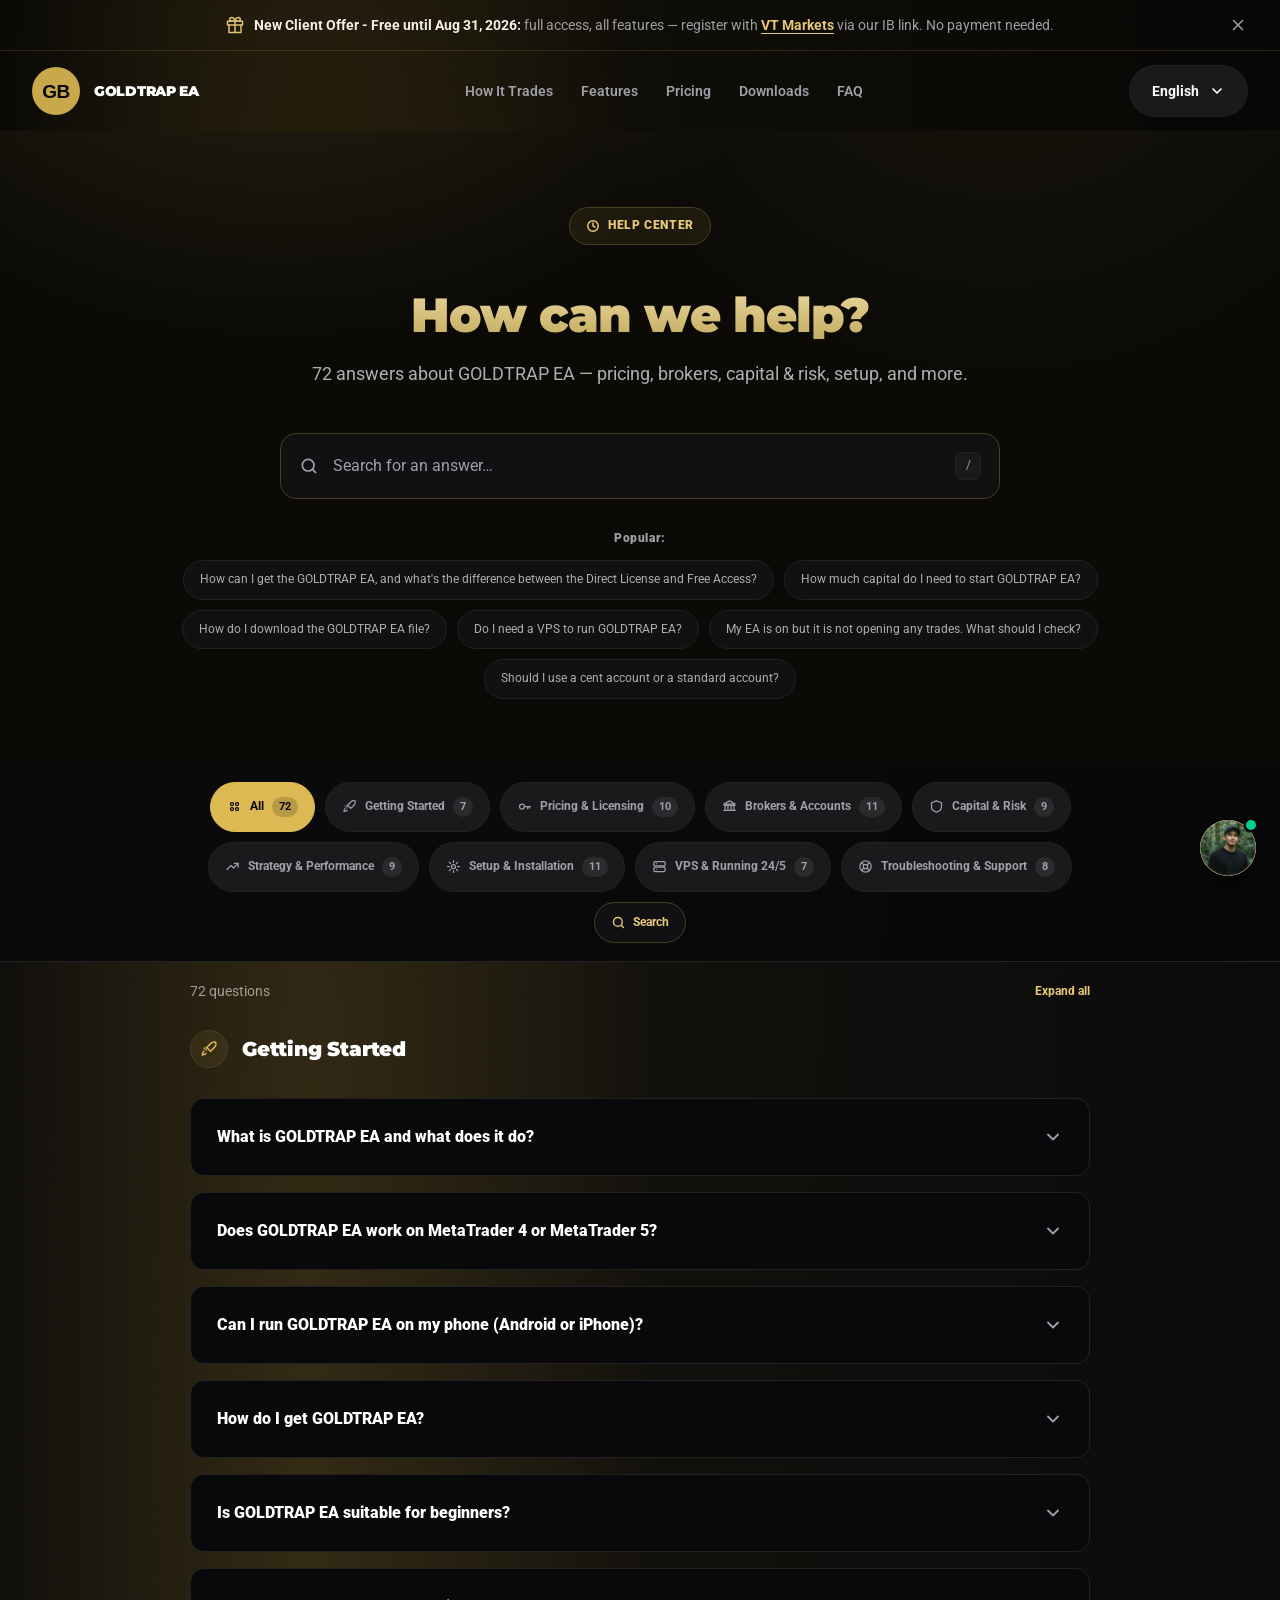
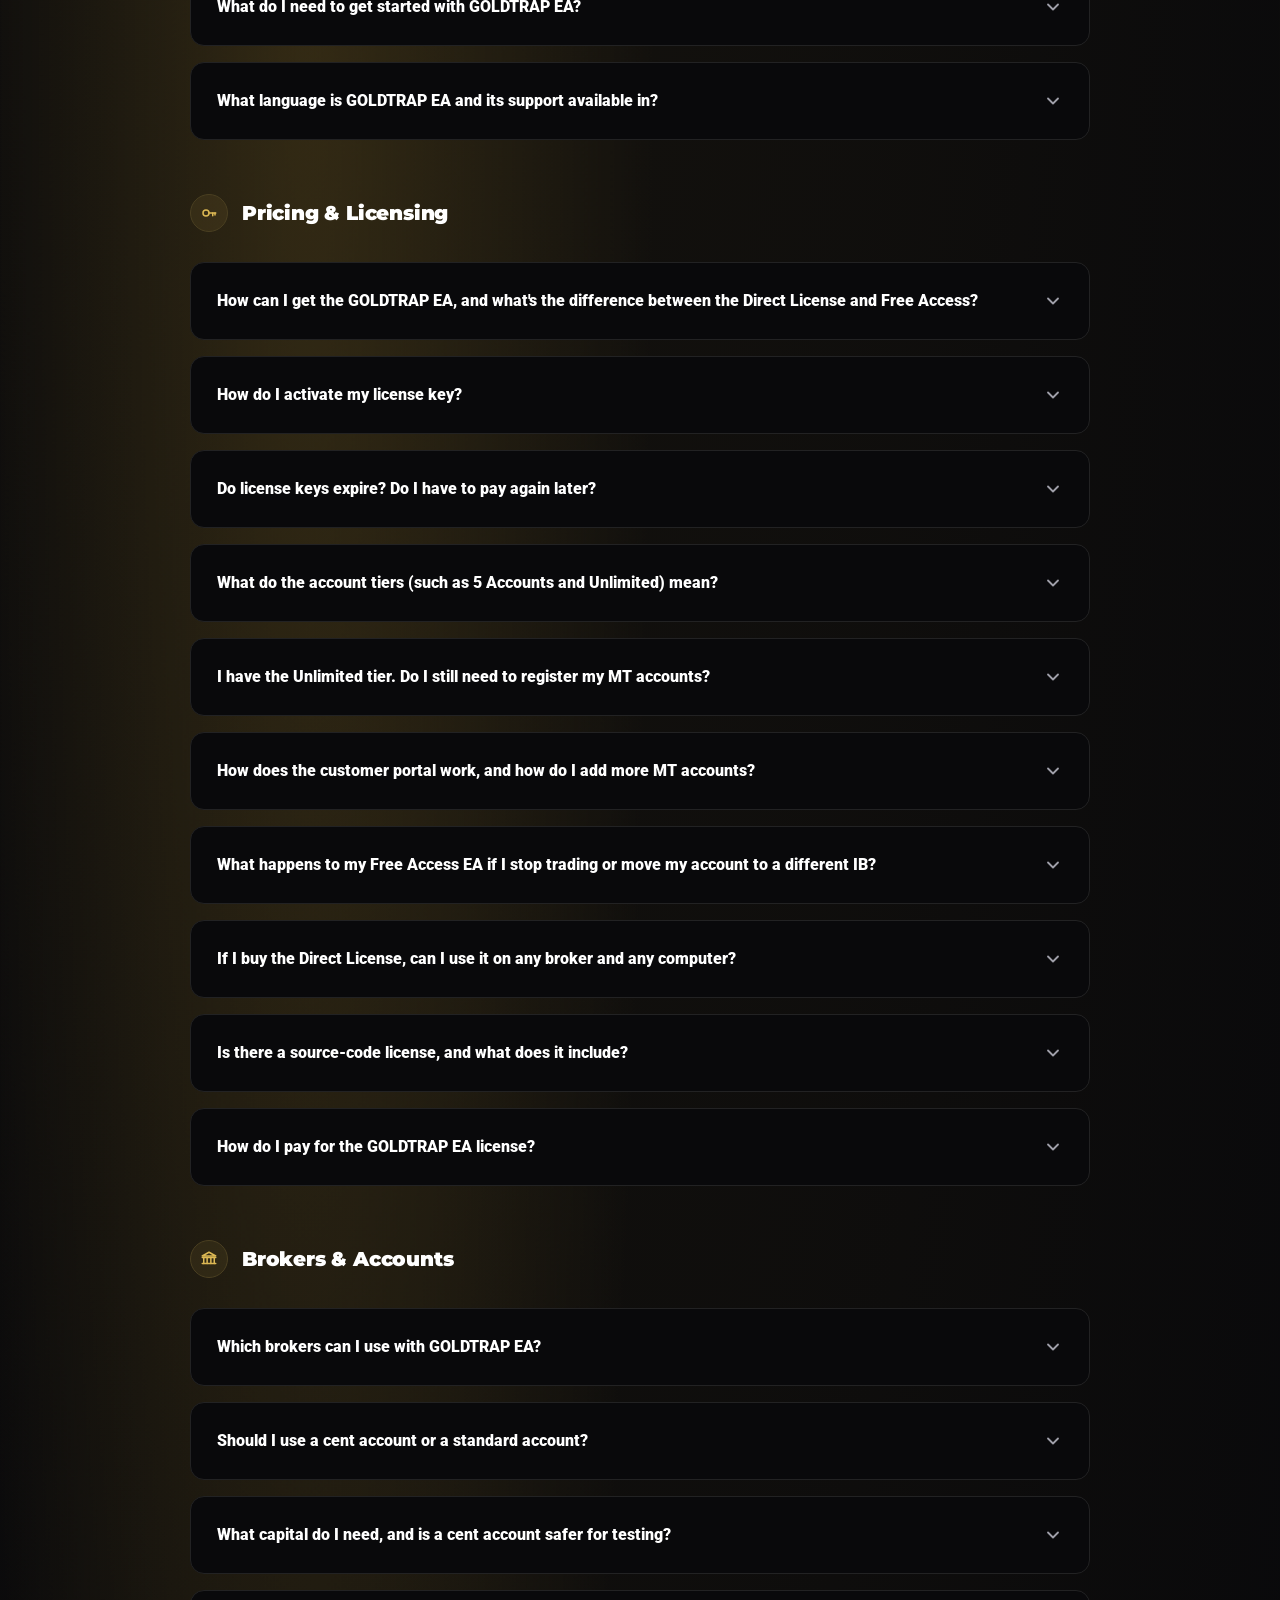
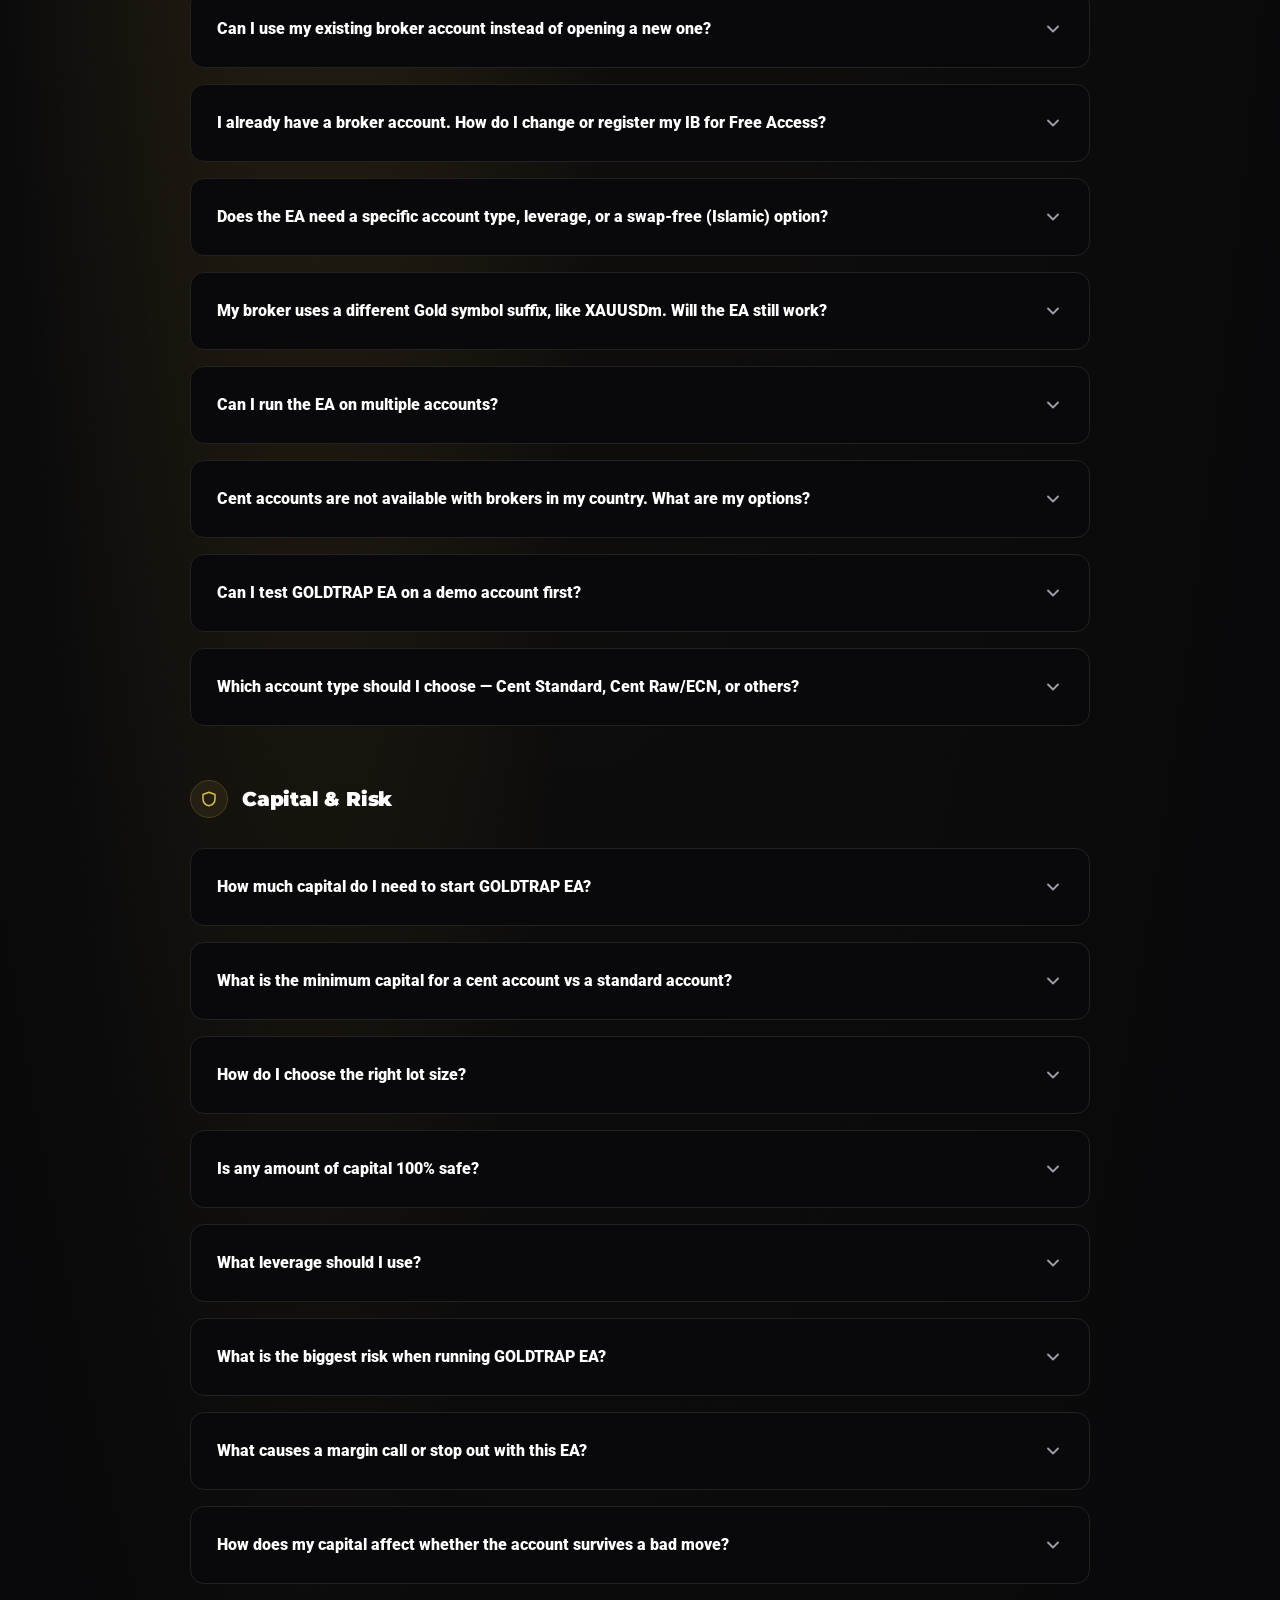
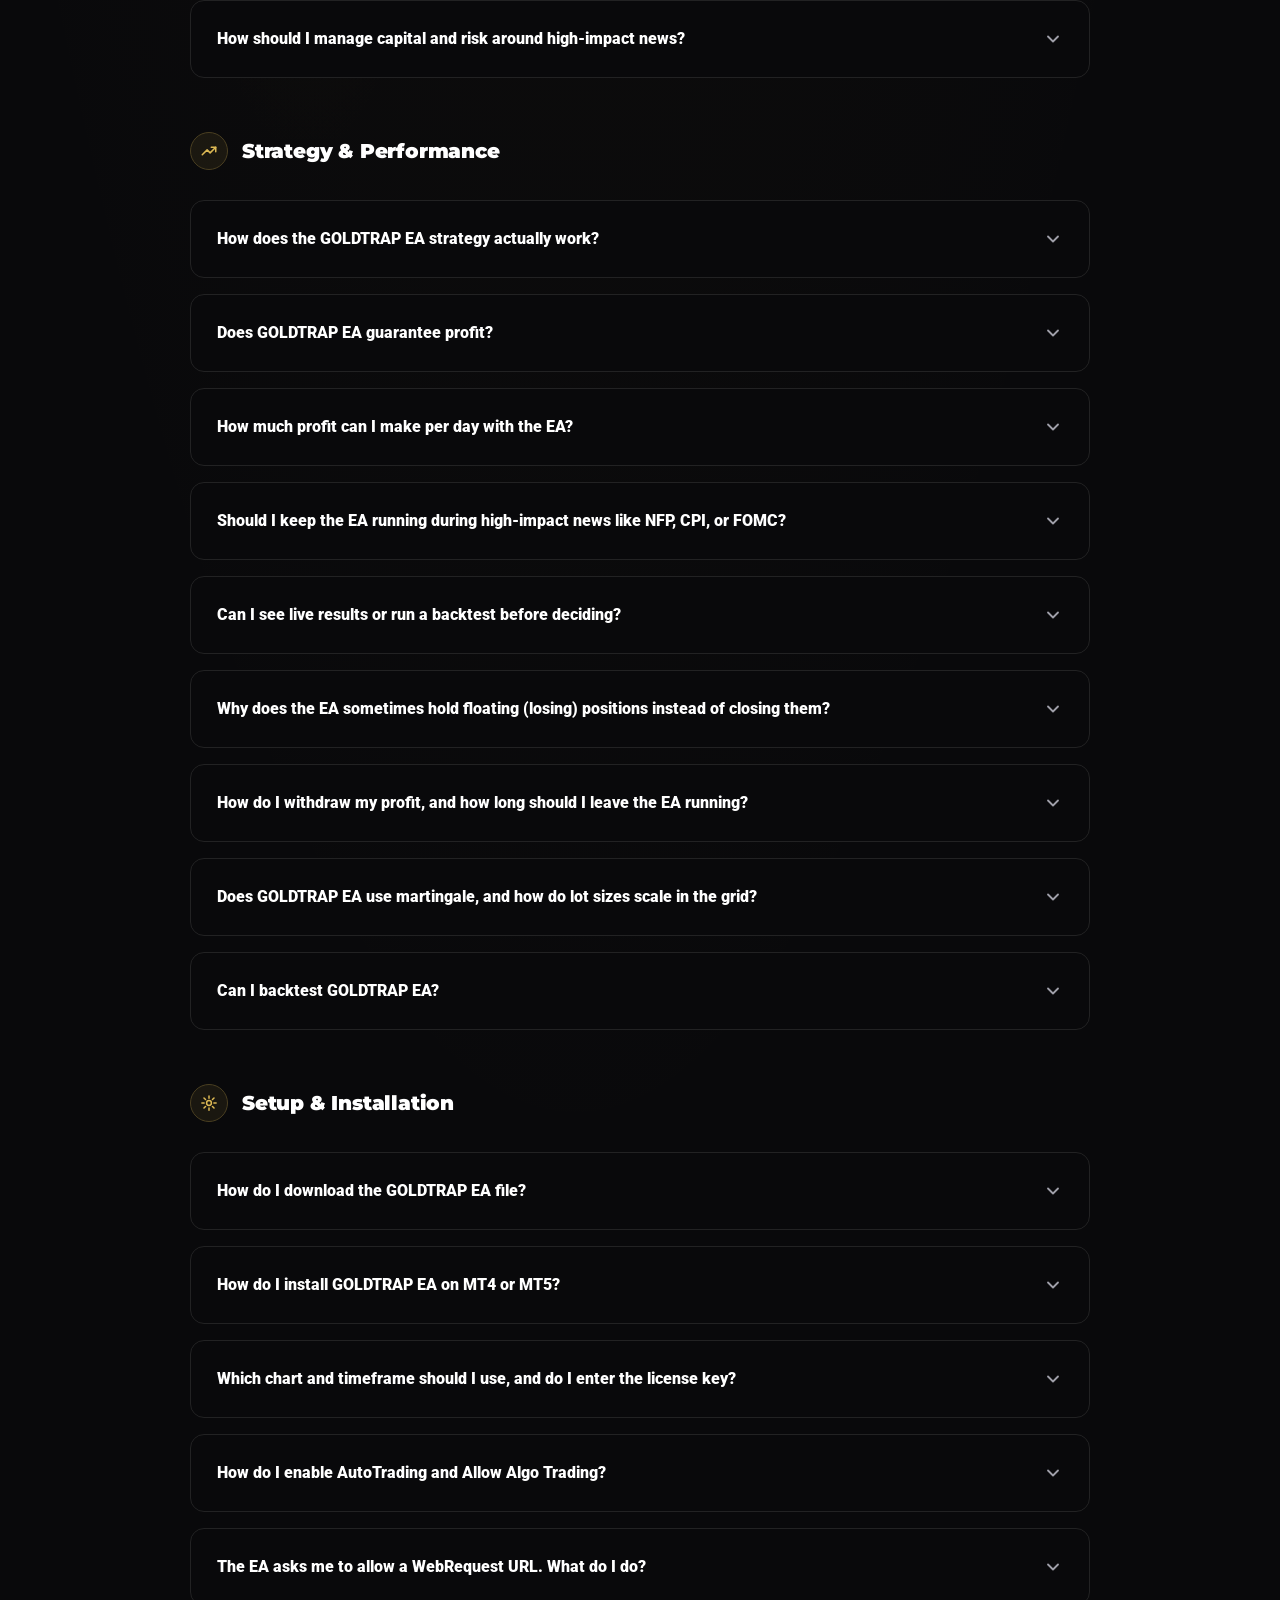
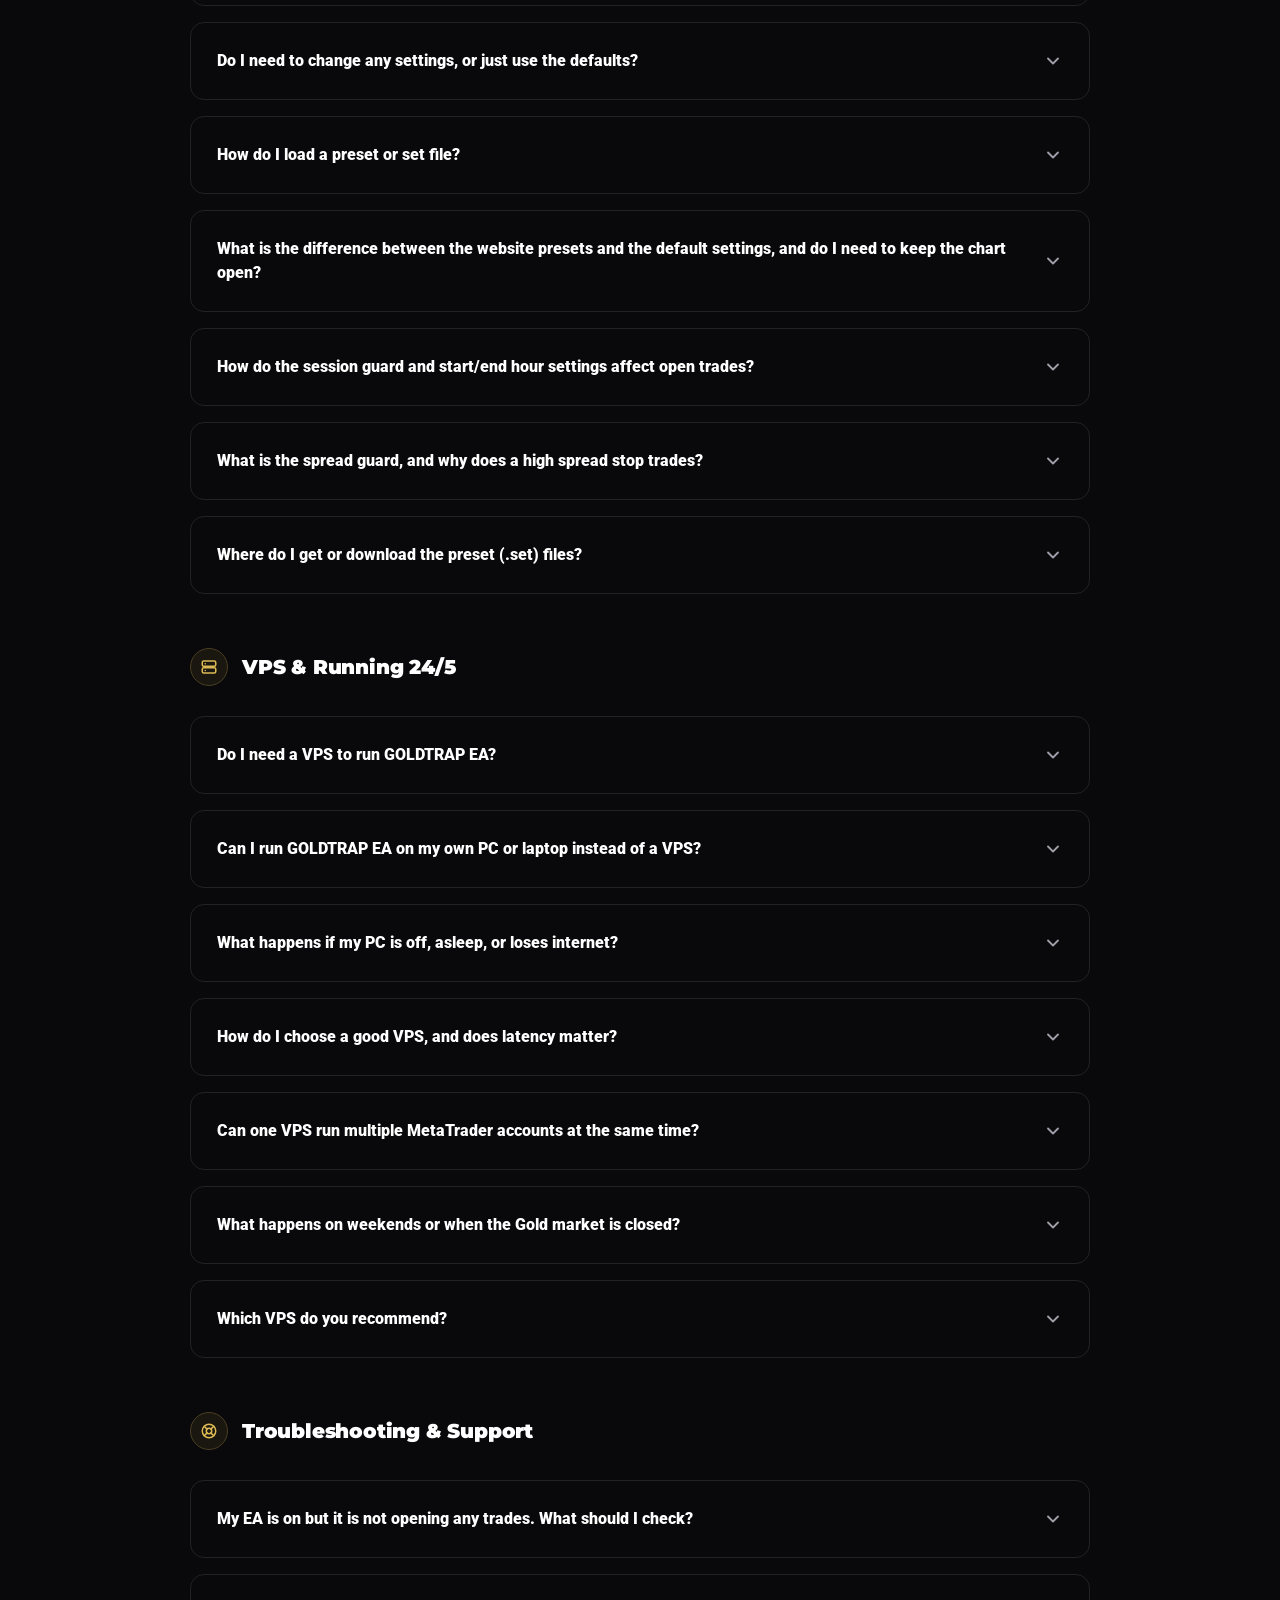
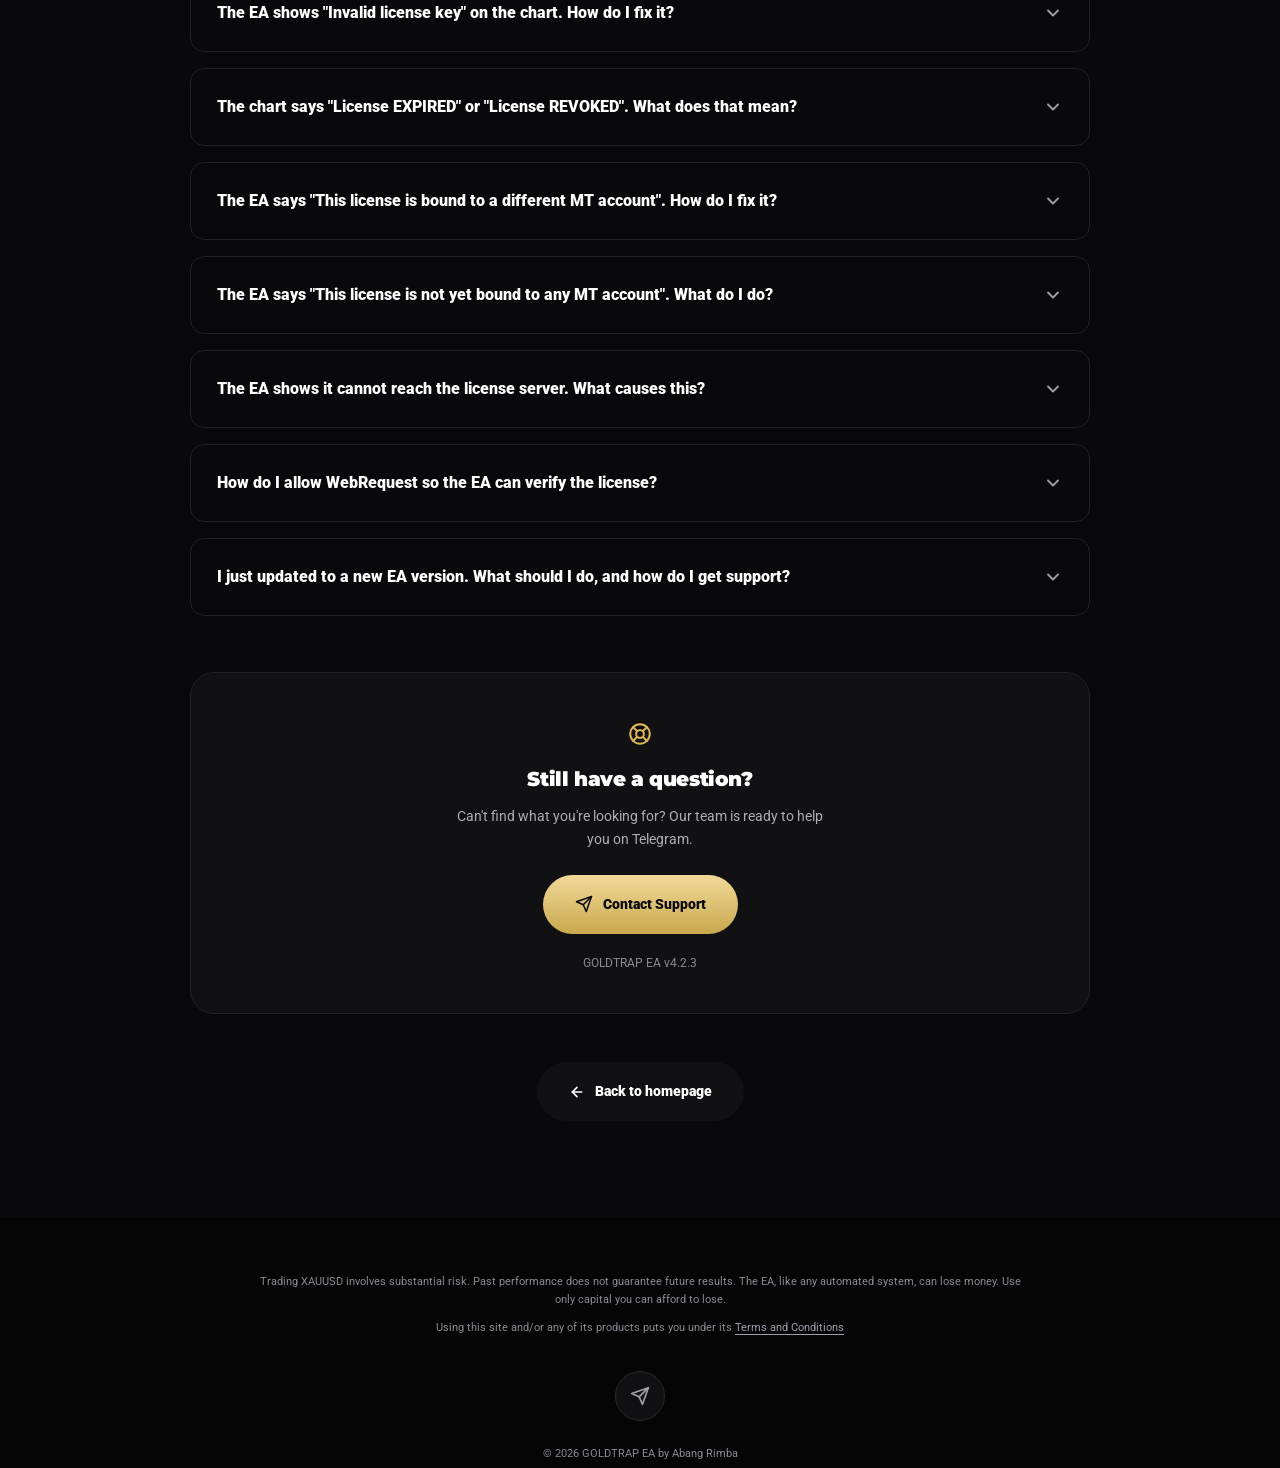
==== commit 62cda2ac: "fix: restore the reference type scale, container gutters and 56px launcher TYPOGRAPHY. The heading f" ====
--- a/frequently-asked-questions.html
+++ b/frequently-asked-questions.html
@@ -27,7 +27,16 @@
 
     <link rel="preconnect" href="https://fonts.googleapis.com">
     <link rel="preconnect" href="https://fonts.gstatic.com" crossorigin>
-    <link href="https://fonts.googleapis.com/css2?family=Poppins:wght@400;500;600;700;800;900&family=Roboto:wght@400;500;700&family=Roboto+Mono:wght@400;500&display=swap" rel="stylesheet">
+    <!--
+        Exactly the weights the stylesheet uses. A weight that is not
+        listed here gets synthesised by the browser, which renders at a
+        different width and reads as a size change — so keep this in step
+        with the type scale in styles.css.
+          Montserrat  900        headings
+          Roboto      400–900    everything else
+          Roboto Mono 400, 600   wallet address, file name, whitelist URL
+    -->
+    <link href="https://fonts.googleapis.com/css2?family=Montserrat:wght@900&family=Roboto:wght@400;500;600;700;900&family=Roboto+Mono:wght@400;600&display=swap" rel="stylesheet">
 
     <link rel="stylesheet" href="assets/styles/styles.css">
 </head>
@@ -285,7 +294,7 @@
             </main>
 
             <footer class="site-footer">
-                <div class="container site-footer__inner">
+                <div class="container container--footer site-footer__inner">
                     <p id="footer-caveat" class="scroll-reveal"></p>
 
                     <p class="terms-notice scroll-reveal">
@@ -310,7 +319,7 @@
         <span class="chat-widget__avatar-wrap">
             <span class="chat-widget__pulse" aria-hidden="true"></span>
             <img class="chat-widget__avatar" src="assets/images/chat-avatar.png"
-                 alt="" width="68" height="68">
+                 alt="" width="56" height="56">
             <span class="chat-widget__status" aria-hidden="true"></span>
         </span>
     </a>
--- a/assets/styles/styles.css
+++ b/assets/styles/styles.css
@@ -105,12 +105,26 @@
     --grad-green: linear-gradient(180deg, #34D39B 0%, #16A97A 100%);
     --grad-blue: linear-gradient(180deg, #6DC3F0 0%, #3A9FD8 100%);
 
-    /* --- Containers (measured from the mockups at 1920px) --- */
-    --container-lg: 1600px;       /* benefits, how-it-works, live results, pricing  */
-    --container-md: 1280px;       /* download, FAQ                                  */
-    --container-sm: 960px;        /* free-access steps, footer disclaimer           */
-    --gutter: clamp(24px, 5vw, 160px);
-    --gutter-hero: clamp(24px, 5vw, 200px);   /* the hero sits in a narrower 1520px container */
+    /*
+     * --- Containers ---
+     * Measured on the live reference site at 1920px. Each section is a
+     * full-bleed band; the content inside it is a centred max-width
+     * container with a fixed 32px edge padding. The visible side gutter is
+     * therefore NOT a fixed value — it is (viewport - container) / 2 plus
+     * the padding, so it breathes with the viewport and collapses to the
+     * 32px padding once the viewport reaches container + 64px.
+     *
+     * At 1920px this yields: wide 320px gutters, mid 384px, narrow 448px,
+     * footer 576px.
+     */
+    --container-wide: 1280px;     /* header, hero, benefits, how it works,
+                                     live results, pricing, free access     */
+    --container-mid: 1152px;      /* source-code card                       */
+    --container-narrow: 1024px;   /* download, FAQ, the full FAQ page       */
+    --container-footer: 768px;    /* footer content                         */
+    --gutter: 32px;               /* edge safety padding, never the gutter  */
+
+    --header-height: 80px;        /* measured on the reference site         */
 
     /* --- Radii --- */
     --radius-pill: 999px;
@@ -120,31 +134,73 @@
 
     /* --- Type --- */
     /*
-     * Typefaces matched against the mockups by overlaying rendered specimens
-     * on crops of the artwork and scoring the letterform overlap:
-     *   headings — Poppins  (geometric, single-storey 'a', best measured fit)
-     *   body     — Roboto   (clear winner: 0.74 overlap vs 0.62 runner-up)
-     *   mono     — Roboto Mono, to stay in the Roboto family
+     * TWO TYPEFACES PLUS ONE UTILITY FACE, each with a defined role:
+     *
+     *   --font-display  Montserrat — headings only, always with the
+     *                   -0.02em tracking set on the h1–h4 rule below.
+     *   --font-body     Roboto — everything else. Set once on the root so
+     *                   it cascades; individual components never restate it.
+     *   --font-mono     Roboto Mono — ONLY machine-copyable technical
+     *                   strings: the wallet address, the download file
+     *                   name and the MetaTrader whitelist URL. Countdown
+     *                   timers deliberately do NOT use it; they use Roboto
+     *                   with tabular figures so the digits stay fixed-width
+     *                   without changing typeface.
+     *
+     * Both faces are loaded from Google Fonts in the <head> of each page at
+     * the exact weights used here (Montserrat 700/900, Roboto
+     * 400/500/600/700/900, Roboto Mono 400/500/600). If a weight is missing
+     * the browser synthesises it, which renders at a different width and
+     * looks like a size change — so keep the link and this list in step.
      */
-    --font-display: "Poppins", "Segoe UI", "Helvetica Neue", Arial, sans-serif;
-    --font-body: "Roboto", "Segoe UI", "Helvetica Neue", Arial, sans-serif;
-    --font-mono: "Roboto Mono", "SFMono-Regular", Consolas, "Liberation Mono", monospace;
+    --font-display: "Montserrat", "Roboto", ui-sans-serif, system-ui, sans-serif;
+    --font-body: "Roboto", ui-sans-serif, system-ui, sans-serif;
+    --font-mono: "Roboto Mono", ui-monospace, "SFMono-Regular", Consolas, monospace;
 
     /*
-     * Sizes derived from the mockup's measured cap heights (Poppins cap
-     * ratio 0.710, Roboto 0.715), fluid across the desktop range:
-     *   H1 cap 67px → 94px    H2 cap 46px → 65px
-     *   hero body cap 18px → 25px    section lead cap ~14px → 20px
+     * TYPE SCALE
+     * Fixed pixel values read off the computed styles of the live
+     * reference site at 1920px. They are deliberately not fluid: the
+     * reference site steps between fixed sizes at its breakpoints rather
+     * than scaling continuously, and the mobile pass will do the same.
+     *
+     * Every font-size in this file should reference one of these. If a
+     * component seems to need a size that is not here, it is almost always
+     * the wrong size rather than a missing token.
      */
-    --fs-display: clamp(3.5rem, 4.9vw, 5.875rem);   /* hero H1   ~56 → 94px */
-    --fs-h2: clamp(2.25rem, 3vw, 3.625rem);         /* section   ~36 → 58px */
-    --fs-h2-sm: clamp(1.875rem, 2.5vw, 3rem);       /* Download + FAQ ~30 → 48px */
-    --fs-h3: clamp(1.25rem, 1.35vw, 1.625rem);      /* card      ~20 → 26px */
-    --fs-hero-body: clamp(1.125rem, 1.3vw, 1.5625rem); /* hero body ~18 → 25px */
-    --fs-lead: clamp(1.0625rem, 1.05vw, 1.25rem);   /* section lead ~17 → 20px */
-    --fs-body: 1rem;
-    --fs-sm: 0.875rem;
-    --fs-xs: 0.8125rem;
+    --fs-h1: 72px;                /* hero H1                                */
+    --fs-h2: 48px;                /* primary section headings               */
+    --fs-h2-sm: 36px;             /* secondary section headings             */
+    --fs-h3-lg: 30px;             /* source-code title, big money figures   */
+    --fs-h3: 20px;                /* card titles, plan names, dialog titles */
+    --fs-h4: 18px;                /* download platform titles               */
+
+    --fs-lead: 20px;              /* hero lead paragraph                    */
+    --fs-subhead: 18px;           /* gold subhead, section intros           */
+    --fs-body: 16px;              /* base                                   */
+    --fs-sm: 14px;                /* card copy, nav, buttons, eyebrows      */
+    --fs-xs: 12px;                /* captions, chips, fine print            */
+    --fs-2xs: 11px;               /* stat labels, footer, badges            */
+    --fs-3xs: 10px;               /* timer caption                          */
+
+    --fs-stat: 30px;              /* live-results numbers                   */
+    --fs-price: 48px;             /* plan prices                            */
+    --fs-timer: 18px;             /* countdown digits                       */
+
+    /* Line heights. The reference site uses 1.625 for every run of body
+       copy, so it is a token rather than a repeated magic number. */
+    --lh-h1: 0.95;
+    --lh-h2: 1;
+    --lh-h2-sm: 1.1111;           /* 40 / 36 */
+    --lh-h3-lg: 1.2;              /* 36 / 30 */
+    --lh-h3: 1.4;                 /* 28 / 20 */
+    --lh-h4: 1.5556;              /* 28 / 18 */
+    --lh-body: 1.625;
+    --lh-tight: 1.5;
+
+    /* Tracking. -0.02em on headings is a fixed requirement of the design. */
+    --ls-heading: -0.02em;
+    --ls-eyebrow: 0.05em;         /* uppercase kicker labels                */
 
     /* --- Motion --- */
     --transition: 200ms ease;
@@ -164,20 +220,52 @@
     box-sizing: border-box;
 }
 
+/*
+ * The `hidden` attribute must always win.
+ *
+ * Browsers implement it as `[hidden] { display: none }` in the user-agent
+ * stylesheet, which is only specificity (0,1,0) — so ANY class rule that
+ * sets `display` silently defeats it. That is not theoretical: four FAQ
+ * components (.faq-no-results, .faq-page__toolbar,
+ * .faq-sticky-search-button and .faq-search__clear) each set a display
+ * value, and every one of them kept rendering while its `hidden` property
+ * was true. That is why the FAQ page showed "No answers found" underneath
+ * perfectly good search results.
+ *
+ * Two components had already been patched individually further down this
+ * file (.action-bar[hidden], .lang-select__panel[hidden]). Per-component
+ * opt-outs are the fragile pattern that let this through, so one
+ * authoritative rule closes the trap for every component, present and
+ * future.
+ */
+[hidden] {
+    display: none !important;
+}
+
 html {
     -webkit-text-size-adjust: 100%;
     scroll-behavior: smooth;
+}
+
+/*
+ * The body typeface and its rendering hints are declared ONCE, here, and
+ * inherited by everything. Only headings override the family (see the
+ * h1–h4 rule below); no component restates the stack.
+ */
+html {
+    font-family: var(--font-body);
+    -webkit-font-smoothing: antialiased;
+    -moz-osx-font-smoothing: grayscale;
+    text-rendering: optimizeLegibility;
 }
 
 body {
     margin: 0;
     background-color: var(--bg-black);
     color: var(--text);
-    font-family: var(--font-body);
+    font-family: inherit;
     font-size: var(--fs-body);
-    line-height: 1.6;
-    -webkit-font-smoothing: antialiased;
-    -moz-osx-font-smoothing: grayscale;
+    line-height: var(--lh-body);
 }
 
 /*
@@ -209,12 +297,18 @@
     overflow-x: clip;
 }
 
+/*
+ * The ONLY place the display face and its tracking are applied. Every
+ * heading in the site is an h1–h4 element, so nothing else needs to
+ * restate them; each heading class below sets only its size and its own
+ * line-height.
+ */
 h1, h2, h3, h4 {
     margin: 0;
     font-family: var(--font-display);
-    font-weight: 800;
-    line-height: 1.05;
-    letter-spacing: -0.02em;
+    font-weight: 900;
+    line-height: var(--lh-h3);
+    letter-spacing: var(--ls-heading);
 }
 
 p {
@@ -287,19 +381,31 @@
  * 3. LAYOUT PRIMITIVES
  * ====================================================================== */
 
+/*
+ * A centred max-width container plus a fixed edge padding. The side gutter
+ * a visitor sees is the leftover space either side, so it scales with the
+ * viewport by itself and bottoms out at --gutter once the viewport is
+ * narrower than the container plus its padding. Never hard-code a gutter.
+ */
 .container {
     width: 100%;
-    max-width: calc(var(--container-lg) + var(--gutter) * 2);
+    max-width: calc(var(--container-wide) + var(--gutter) * 2);
     margin-inline: auto;
     padding-inline: var(--gutter);
 }
 
-.container--md {
-    max-width: calc(var(--container-md) + var(--gutter) * 2);
-}
-
-.container--sm {
-    max-width: calc(var(--container-sm) + var(--gutter) * 2);
+/* The source-code card reads slightly narrower than the pricing grid. */
+.container--mid {
+    max-width: calc(var(--container-mid) + var(--gutter) * 2);
+}
+
+/* Download and FAQ: reading-heavy, so the measure is deliberately shorter. */
+.container--narrow {
+    max-width: calc(var(--container-narrow) + var(--gutter) * 2);
+}
+
+.container--footer {
+    max-width: calc(var(--container-footer) + var(--gutter) * 2);
 }
 
 /*
@@ -329,11 +435,11 @@
     display: block;
     margin: 0 0 18px;
     color: var(--gold-300);
-    font-family: var(--font-display);
     font-size: var(--fs-sm);
-    font-weight: 700;
-    letter-spacing: 0.12em;
+    font-weight: 900;
+    letter-spacing: var(--ls-eyebrow);
     text-transform: uppercase;
+    line-height: 1.4286;
 }
 
 /* Eyebrow variant rendered as an outlined or filled pill. */
@@ -347,10 +453,9 @@
     background: rgba(221, 185, 84, 0.08);
     border: 1px solid var(--border-gold);
     color: var(--gold-300);
-    font-family: var(--font-display);
     font-size: var(--fs-xs);
-    font-weight: 700;
-    letter-spacing: 0.12em;
+    font-weight: 900;
+    letter-spacing: var(--ls-eyebrow);
     text-transform: uppercase;
 }
 
@@ -369,6 +474,7 @@
      * reproduces the mockup's line breaks at this size.
      */
     max-width: 800px;
+    line-height: var(--lh-h2);
 }
 
 /*
@@ -377,6 +483,7 @@
  */
 .section-heading--sm {
     font-size: var(--fs-h2-sm);
+    line-height: var(--lh-h2-sm);
 }
 
 .section-heading--center {
@@ -394,8 +501,8 @@
 .section-lead {
     margin-top: 20px;
     color: var(--text-muted);
-    font-size: var(--fs-lead);
-    line-height: 1.75;
+    font-size: var(--fs-subhead);
+    line-height: var(--lh-body);
     max-width: 62ch;
 }
 
@@ -425,9 +532,8 @@
     gap: 10px;
     padding: 16px 28px;
     border-radius: var(--radius-pill);
-    font-family: var(--font-display);
-    font-size: var(--fs-body);
-    font-weight: 700;
+    font-size: var(--fs-sm);
+    font-weight: 900;
     text-align: center;
     white-space: nowrap;
     cursor: pointer;
@@ -505,7 +611,7 @@
 
 .btn--lg {
     padding: 18px 32px;
-    font-size: 1.0625rem;
+    font-size: var(--fs-sm);
 }
 
 /* Coloured haloes behind the emphasised calls to action. */
@@ -556,9 +662,8 @@
     border-radius: var(--radius-pill);
     background: var(--grad-gold);
     color: var(--on-gold);
-    font-family: var(--font-display);
-    font-size: 0.6875rem;
-    font-weight: 800;
+    font-size: var(--fs-2xs);
+    font-weight: 700;
     letter-spacing: 0.08em;
     text-transform: uppercase;
 }
@@ -599,9 +704,8 @@
     border-radius: 50%;
     background: rgba(221, 185, 84, 0.12);
     color: var(--gold-300);
-    font-family: var(--font-display);
     font-size: var(--fs-sm);
-    font-weight: 800;
+    font-weight: 900;
 }
 
 .icon-disc--solid {
@@ -637,7 +741,7 @@
     display: flex;
     align-items: flex-start;
     gap: 12px;
-    font-size: var(--fs-body);
+    font-size: var(--fs-sm);
 }
 
 .feature-list .check {
@@ -660,7 +764,7 @@
     background: var(--surface-2);
     border: 1px solid var(--border-subtle);
     color: var(--text-muted);
-    font-size: var(--fs-sm);
+    font-size: var(--fs-2xs);
     font-weight: 600;
     transition: color var(--transition), border-color var(--transition),
                 background var(--transition);
@@ -787,7 +891,7 @@
     justify-content: center;
     gap: 10px;
     min-height: 50px;
-    padding: 6px 64px;
+    padding: 6px 40px;
     text-align: center;
 }
 
@@ -848,18 +952,16 @@
     z-index: 20;
 }
 
-/* Header and hero share a narrower 1520px container (measured 200 → 1719). */
-.site-header__inner,
-.hero__inner {
-    max-width: calc(1520px + var(--gutter-hero) * 2);
-    padding-inline: var(--gutter-hero);
-}
-
+/*
+ * Header and hero sit in the same 1280px container as the rest of the page,
+ * so the nav, the hero copy and every section heading below share one left
+ * edge. Header height is the reference site's 80px.
+ */
 .site-header__inner {
     display: flex;
     align-items: center;
     gap: 32px;
-    min-height: 100px;
+    min-height: var(--header-height);
 }
 
 .brand {
@@ -876,9 +978,9 @@
 
 .brand__name {
     font-family: var(--font-display);
-    font-size: 1.25rem;
-    font-weight: 800;
-    letter-spacing: -0.01em;
+    font-size: var(--fs-sm);
+    font-weight: 900;
+    letter-spacing: var(--ls-heading);
     text-transform: uppercase;
 }
 
@@ -897,8 +999,9 @@
 /* Nav links become white on hover (CLAUDE.md §5.2). */
 .primary-nav__link {
     color: var(--text-dim);
-    font-size: 1rem;
-    font-weight: 500;
+    font-size: var(--fs-sm);
+    font-weight: 600;
+    line-height: 1.4286;
 }
 
 .primary-nav__link:hover,
@@ -1000,9 +1103,9 @@
     border-radius: var(--radius-pill);
     background: var(--surface-2);
     border: 1px solid var(--border-subtle);
-    font-family: var(--font-display);
     font-weight: 700;
     transition: background var(--transition), border-color var(--transition);
+    font-size: var(--fs-sm);
 }
 
 .lang-select__toggle:hover,
@@ -1143,41 +1246,87 @@
     position: relative;
     z-index: 1;
     display: grid;
-    /* Left copy is fluid; the chart column holds the mockup's 694px panel. */
-    grid-template-columns: minmax(0, 1fr) clamp(420px, 36vw, 694px);
+    /*
+     * Left copy is fluid; the chart column holds the mockup's panel scaled
+     * to the container. The mockup's 694px panel sat in a 1520px container;
+     * in the 1280px container that is 694 x (1280 / 1520) = 584px, which
+     * also leaves the copy column wide enough for the 72px wordmark to stay
+     * on one line at every desktop width.
+     */
+    grid-template-columns: minmax(0, 1fr) clamp(380px, 30vw, 584px);
     align-items: center;
     gap: clamp(40px, 3.4vw, 64px);
     padding-block: 32px clamp(48px, 4.5vw, 85px);
 }
 
+/*
+ * HERO TITLE — the shimmering gold wordmark.
+ *
+ * The gradient is twice the width of the text (background-size: 200%) and
+ * the keyframe walks it one full width to the left, so the light band at
+ * the 50% stop sweeps continuously across the letters.
+ *
+ * `color` is a solid gold FALLBACK, not decoration: a browser without
+ * background-clip: text ignores the clip and paints this colour instead,
+ * so the title is never invisible. The transparent fill is applied only
+ * inside the @supports block below.
+ */
 .hero__title {
     margin: 0 0 26px;
-    font-size: var(--fs-display);
+    font-size: var(--fs-h1);
     font-weight: 900;
-    line-height: 0.95;
-    letter-spacing: 0;
+    line-height: var(--lh-h1);
+    letter-spacing: var(--ls-heading);
     text-transform: uppercase;
-
-    /* Gold gradient text — the display treatment used only here. */
-    background: var(--grad-gold-text);
-    -webkit-background-clip: text;
-    background-clip: text;
-    color: transparent;
+    /* Desktop keeps the wordmark on one line, as the mockup shows. */
+    white-space: nowrap;
+    color: var(--gold-300);
+
+    background-image: linear-gradient(105deg,
+        #f7e7a6 0%,
+        #c9a84c 28%,
+        #fff8d7 50%,
+        #d6b75a 72%,
+        #f7e7a6 100%);
+    background-size: 200% auto;
+}
+
+@supports ((-webkit-background-clip: text) or (background-clip: text)) {
+    .hero__title {
+        -webkit-background-clip: text;
+        background-clip: text;
+        color: transparent;
+        animation: gt2-shimmer 7s linear infinite;
+    }
+}
+
+@keyframes gt2-shimmer {
+    100% { background-position: 200% center; }
+}
+
+/*
+ * Reduced motion freezes the sweep but KEEPS the gradient fill, so the
+ * title still renders as gold rather than disappearing.
+ */
+@media (prefers-reduced-motion: reduce) {
+    .hero__title {
+        animation: none;
+    }
 }
 
 .hero__subtitle {
     margin: 0 0 22px;
     color: var(--gold-300);
-    font-family: var(--font-display);
-    font-size: clamp(1.125rem, 1.15vw, 1.375rem);
+    font-size: var(--fs-subhead);
     font-weight: 700;
+    line-height: 1.5556;
 }
 
 .hero__text {
     max-width: 752px;
     color: var(--text-muted);
-    font-size: var(--fs-hero-body);
-    line-height: 1.62;
+    font-size: var(--fs-lead);
+    line-height: var(--lh-body);
 }
 
 .hero__actions {
@@ -1219,8 +1368,9 @@
 .hero__chart-caption {
     margin-top: 14px;
     color: var(--text-dim);
-    font-size: var(--fs-sm);
+    font-size: var(--fs-xs);
     text-align: right;
+    line-height: var(--lh-body);
 }
 
 
@@ -1244,9 +1394,8 @@
 }
 
 .benefit-card__label {
-    font-family: var(--font-display);
-    font-size: 1.0625rem;
-    font-weight: 700;
+    font-size: var(--fs-body);
+    font-weight: 900;
     /*
      * As a flex item this defaults to min-width: auto, so its minimum
      * width is its longest word. German compounds are long enough to blow
@@ -1258,6 +1407,7 @@
      */
     min-width: 0;
     overflow-wrap: anywhere;
+    line-height: var(--lh-tight);
 }
 
 /*
@@ -1297,18 +1447,19 @@
 .step-card .icon-disc {
     width: 48px;
     height: 48px;
-    font-size: 1rem;
+    font-size: var(--fs-sm);
 }
 
 .step-card__title {
     margin: 38px 0 16px;
     font-size: var(--fs-h3);
+    line-height: var(--lh-h3);
 }
 
 .step-card__text {
     color: var(--text-muted);
-    font-size: 1.125rem;
-    line-height: 1.5;
+    font-size: var(--fs-sm);
+    line-height: var(--lh-body);
 }
 
 
@@ -1349,10 +1500,9 @@
     border-radius: var(--radius-pill);
     border: 1px solid var(--border-gold);
     color: var(--gold-300);
-    font-family: var(--font-display);
-    font-size: var(--fs-xs);
-    font-weight: 700;
-    letter-spacing: 0.12em;
+    font-size: var(--fs-2xs);
+    font-weight: 900;
+    letter-spacing: var(--ls-eyebrow);
     text-transform: uppercase;
 }
 
@@ -1367,18 +1517,17 @@
 }
 
 .stat__value {
-    font-family: var(--font-display);
-    font-size: clamp(1.75rem, 2vw, 2.25rem);
-    font-weight: 800;
-    line-height: 1.1;
+    font-size: var(--fs-stat);
+    font-weight: 900;
+    line-height: var(--lh-h3-lg);
 }
 
 .stat__label {
     margin-top: 6px;
     color: var(--text-dim);
-    font-size: var(--fs-xs);
-    font-weight: 600;
-    letter-spacing: 0.08em;
+    font-size: var(--fs-2xs);
+    font-weight: 700;
+    letter-spacing: 0.025em;
     text-transform: uppercase;
 }
 
@@ -1423,10 +1572,9 @@
     gap: 8px;
     margin-bottom: 18px;
     color: var(--gold-300);
-    font-family: var(--font-display);
     font-size: var(--fs-xs);
-    font-weight: 700;
-    letter-spacing: 0.1em;
+    font-weight: 900;
+    letter-spacing: var(--ls-eyebrow);
     text-transform: uppercase;
 }
 
@@ -1435,8 +1583,9 @@
 }
 
 .plan-card__name {
-    font-size: 1.375rem;
+    font-size: var(--fs-h3);
     margin-bottom: 10px;
+    line-height: var(--lh-h3);
 }
 
 .plan-card__price-row {
@@ -1447,10 +1596,9 @@
 }
 
 .plan-card__price {
-    font-family: var(--font-display);
-    font-size: clamp(2.5rem, 3vw, 3.25rem);
-    font-weight: 800;
-    line-height: 1;
+    font-size: var(--fs-price);
+    font-weight: 900;
+    line-height: var(--lh-h2);
     letter-spacing: -0.03em;
 }
 
@@ -1461,7 +1609,7 @@
 .plan-card__currency {
     color: var(--text-dim);
     font-family: var(--font-body);
-    font-size: 0.9375rem;
+    font-size: var(--fs-sm);
     font-weight: 500;
     align-self: flex-end;
     margin-left: -6px;
@@ -1470,7 +1618,7 @@
 .plan-card__caption {
     margin-top: 12px;
     color: var(--text-dim);
-    font-size: var(--fs-sm);
+    font-size: var(--fs-xs);
 }
 
 /* --- Countdown timer (CLAUDE.md §9.3 / §9.4) --------------------------
@@ -1479,15 +1627,24 @@
  * shifts between the two states.
  * ------------------------------------------------------------------- */
 
+/*
+ * COUNTDOWN TIMER
+ * Roboto, not the mono face: `tabular-nums` gives fixed-width digits, so
+ * the countdown cannot jitter as it ticks, while the typeface stays the
+ * body face. Bold and prominent, as agreed.
+ */
 .plan-card__timer {
     display: flex;
     align-items: center;
     gap: 8px;
-    min-height: 24px;
+    min-height: 28px;
     margin-top: 14px;
     color: var(--gold-300);
-    font-family: var(--font-mono);
-    font-size: var(--fs-sm);
+    font-size: var(--fs-timer);
+    font-weight: 900;
+    line-height: var(--lh-h4);
+    font-variant-numeric: tabular-nums;
+    font-feature-settings: "tnum" 1;
 }
 
 .plan-card__timer.is-hidden {
@@ -1510,7 +1667,7 @@
     display: flex;
     align-items: flex-start;
     gap: 12px;
-    font-size: 0.9375rem;
+    font-size: var(--fs-sm);
 }
 
 .plan-card__features .check {
@@ -1534,7 +1691,7 @@
     display: flex;
     align-items: center;
     gap: 12px;
-    font-size: 0.9375rem;
+    font-size: var(--fs-sm);
 }
 
 .plan-card__note {
@@ -1544,7 +1701,8 @@
     border: 1px solid rgba(248, 113, 113, 0.28);
     border-radius: 10px;
     color: var(--danger-text);
-    font-size: var(--fs-xs);
+    font-size: var(--fs-2xs);
+    font-weight: 700;
 }
 
 .plan-card__note strong {
@@ -1563,6 +1721,12 @@
 
 .source-code {
     position: relative;
+    /* The source-code card reads narrower than the pricing grid above it
+       (measured 1152px against the pricing row's 1280px). It sits inside
+       the same container, so it constrains itself rather than needing a
+       second wrapper in the markup. */
+    max-width: var(--container-mid);
+    margin-inline: auto;
     /*
      * Measured from the mockup: the pricing cards' bottom border sits at
      * y4013 and the source-code card's top border at y4075 — a 62px gap.
@@ -1605,8 +1769,9 @@
 }
 
 .source-code__title {
-    font-size: clamp(1.875rem, 2.2vw, 2.5rem);
+    font-size: var(--fs-h3-lg);
     margin-bottom: 12px;
+    line-height: var(--lh-h3-lg);
 }
 
 .source-code__text {
@@ -1624,10 +1789,9 @@
 }
 
 .source-code__price {
-    font-family: var(--font-display);
-    font-size: clamp(2rem, 2.4vw, 2.75rem);
-    font-weight: 800;
-    line-height: 1;
+    font-size: var(--fs-h3-lg);
+    font-weight: 900;
+    line-height: var(--lh-h3-lg);
     letter-spacing: -0.03em;
 }
 
@@ -1679,8 +1843,7 @@
 }
 
 .free-access__step-label {
-    font-family: var(--font-display);
-    font-size: 1rem;
+    font-size: var(--fs-sm);
     font-weight: 700;
 }
 
@@ -1721,14 +1884,15 @@
 }
 
 .download-card__title {
-    font-size: 1.375rem;
+    font-size: var(--fs-h4);
     margin-bottom: 4px;
+    line-height: var(--lh-h4);
 }
 
 .download-card__file {
     color: var(--text-dim);
     font-family: var(--font-mono);
-    font-size: var(--fs-sm);
+    font-size: var(--fs-xs);
 }
 
 .download-card__licence {
@@ -1741,7 +1905,7 @@
     border: 1px solid var(--border-subtle);
     border-radius: var(--radius-sm);
     color: var(--text-dim);
-    font-size: var(--fs-sm);
+    font-size: var(--fs-xs);
 }
 
 /* Wide gold-tinted banner pointing at the preset .set files. */
@@ -1762,14 +1926,14 @@
 }
 
 .preset-banner__title {
-    font-family: var(--font-display);
-    font-weight: 700;
+    font-weight: 900;
     margin-bottom: 4px;
+    font-size: var(--fs-sm);
 }
 
 .preset-banner__text {
     color: var(--text-muted);
-    font-size: var(--fs-sm);
+    font-size: var(--fs-xs);
 }
 
 .preset-banner__link {
@@ -1778,7 +1942,7 @@
     gap: 8px;
     flex-shrink: 0;
     color: var(--gold-300);
-    font-size: var(--fs-sm);
+    font-size: var(--fs-xs);
     font-weight: 700;
 }
 
@@ -1790,7 +1954,7 @@
 .download__licence-hint {
     margin-top: 28px;
     color: var(--text-dim);
-    font-size: var(--fs-sm);
+    font-size: var(--fs-xs);
 }
 
 .download__licence-hint a {
@@ -1815,14 +1979,14 @@
 
 .setup-note__title {
     color: var(--gold-300);
-    font-family: var(--font-display);
-    font-weight: 700;
+    font-weight: 600;
     margin-bottom: 12px;
+    font-size: var(--fs-xs);
 }
 
 .setup-note__text {
     color: var(--text-muted);
-    font-size: 0.9375rem;
+    font-size: var(--fs-xs);
     margin-bottom: 14px;
 }
 
@@ -1839,13 +2003,14 @@
 .setup-note__url {
     color: var(--gold-300);
     font-family: var(--font-mono);
-    font-size: var(--fs-sm);
+    font-size: var(--fs-xs);
+    font-weight: 600;
 }
 
 .setup-note__steps {
     margin-top: 16px;
     color: var(--text-dim);
-    font-size: var(--fs-sm);
+    font-size: var(--fs-xs);
 }
 
 
@@ -1872,11 +2037,11 @@
     background: var(--surface-2);
     border: 1px solid var(--border-subtle);
     color: var(--text-dim);
-    font-family: var(--font-display);
-    font-size: 0.9375rem;
+    font-size: var(--fs-xs);
     font-weight: 700;
     transition: background var(--transition), color var(--transition),
                 border-color var(--transition);
+    letter-spacing: 0.025em;
 }
 
 .faq__category:hover,
@@ -1929,11 +2094,12 @@
     gap: 20px;
     width: 100%;
     padding: 22px 24px;
-    font-family: var(--font-display);
-    font-size: 1.0625rem;
-    font-weight: 700;
+    font-family: var(--font-body);
+    font-size: var(--fs-body);
+    font-weight: 900;
     text-align: left;
     transition: color var(--transition);
+    line-height: var(--lh-tight);
 }
 
 .faq-item__trigger:hover {
@@ -1986,14 +2152,14 @@
 #footer-caveat {
     max-width: var(--container-sm);
     color: var(--text-faint);
-    font-size: var(--fs-sm);
+    font-size: var(--fs-2xs);
     line-height: 1.64;
 }
 
 .terms-notice {
     margin-top: 10px;
     color: var(--text-faint);
-    font-size: var(--fs-sm);
+    font-size: var(--fs-2xs);
 }
 
 /* Terms link behaves like every other site link: dim by default, white on hover. */
@@ -2034,7 +2200,8 @@
 .site-footer__copyright {
     margin-top: 25px;
     color: var(--text-faint);
-    font-size: var(--fs-sm);
+    font-size: var(--fs-2xs);
+    line-height: var(--lh-tight);
 }
 
 
@@ -2042,35 +2209,61 @@
  * 18. LIVE CHAT WIDGET
  * ====================================================================== */
 
+/*
+ * ONE property controls the launcher's size. The wrapper, the avatar and
+ * the pulse ring all read from it, so the visible circle measures exactly
+ * this and nothing — no padding, no border box, no ring — grows the
+ * footprint past it. Measured on the reference site: 56px.
+ */
 .chat-widget {
+    --chat-size: 56px;
+
     position: fixed;
-    right: 40px;
-    bottom: 40px;
+    right: 24px;
+    /* Respect the home indicator on phones without changing the desktop
+       offset: the max() keeps 24px unless the inset is larger. */
+    bottom: max(24px, env(safe-area-inset-bottom, 0px));
+    /* Above page content, below an open dialog (dialogs sit on the top
+       layer, so this only has to clear the rest of the page). */
     z-index: 60;
     display: inline-flex;
     align-items: center;
-    gap: 12px;
     transition: transform var(--transition);
 }
 
 .chat-widget:hover,
 .chat-widget:focus-visible {
-    transform: translateY(-3px);
-}
-
+    transform: scale(1.05);
+}
+
+.chat-widget:active {
+    transform: scale(0.95);
+}
+
+/*
+ * The round clipping wrapper. overflow: hidden means the photo is cropped
+ * to the circle rather than relying on the image being square.
+ */
 .chat-widget__avatar-wrap {
     position: relative;
     display: inline-flex;
     flex-shrink: 0;
+    width: var(--chat-size);
+    height: var(--chat-size);
+    border-radius: 50%;
+    background: linear-gradient(to bottom, var(--gold-100) 0%, var(--gold-500) 100%);
+    box-shadow: 0 12px 32px rgba(0, 0, 0, 0.5);
 }
 
 .chat-widget__avatar {
     position: relative;
     z-index: 1;
-    width: 68px;
-    height: 68px;
+    width: var(--chat-size);
+    height: var(--chat-size);
     border-radius: 50%;
-    border: 1px solid #69655B;
+    /* A hairline ring in warm white at 40%, as measured. Drawn with an
+       inset shadow so it cannot add to the element's 56px box. */
+    box-shadow: inset 0 0 0 1px rgba(255, 246, 221, 0.4);
     object-fit: cover;
 }
 
@@ -2088,8 +2281,9 @@
      * effect reads as energy radiating outward instead of a heavy gold
      * plate behind the photo.
      */
-    border: 2px solid var(--site-primary-accent, #DDB954);
-    box-shadow: 0 0 14px 0 var(--site-primary-accent, #DDB954);
+    background: var(--site-primary-accent, #C9A84C);
+    /* A soft glow, not a hard ring: the blur carries most of the effect. */
+    box-shadow: 0 0 18px 4px var(--site-primary-accent, #C9A84C);
     opacity: 0;                    /* nothing at all shows at rest */
     animation: chat-pulse 2.6s ease-out infinite;
 }
@@ -2108,7 +2302,7 @@
  */
 @keyframes chat-pulse {
     0%   { transform: scale(1);    opacity: 0; }
-    18%  { opacity: 0.5; }
+    18%  { opacity: 0.45; }
     100% { transform: scale(1.7);  opacity: 0; }
 }
 
@@ -2118,7 +2312,7 @@
  */
 .chat-widget__label {
     position: absolute;
-    right: calc(100% + 12px);
+    right: 68px;
     top: 50%;
     transform: translate(8px, -50%);
     white-space: nowrap;
@@ -2127,8 +2321,7 @@
     background: var(--surface);
     border: 1px solid var(--border-subtle);
     color: var(--text);            /* hover text stays white */
-    font-family: var(--font-display);
-    font-size: var(--fs-sm);
+    font-size: var(--fs-xs);
     font-weight: 700;
     opacity: 0;
     pointer-events: none;
@@ -2149,8 +2342,8 @@
 .chat-widget__status {
     position: absolute;
     z-index: 2;
-    top: 0;
-    right: 0;
+    top: -2px;
+    right: -2px;
     width: 14px;
     height: 14px;
     border-radius: 50%;
@@ -2210,13 +2403,14 @@
 }
 
 .purchase-dialog__title {
-    font-size: 1.5rem;
+    font-size: var(--fs-h3);
     margin-bottom: 6px;
+    line-height: var(--lh-h3);
 }
 
 .purchase-dialog__subtitle {
     color: var(--text-muted);
-    font-size: 0.9375rem;
+    font-size: var(--fs-sm);
 }
 
 .purchase-dialog__close {
@@ -2258,11 +2452,10 @@
 
 .purchase-row__label {
     color: var(--text-muted);
-    font-size: 0.9375rem;
+    font-size: var(--fs-sm);
 }
 
 .purchase-row__value {
-    font-family: var(--font-display);
     font-weight: 700;
 }
 
@@ -2271,14 +2464,15 @@
 }
 
 .purchase-row__value--amount {
-    font-size: 1.375rem;
+    font-size: var(--fs-h3-lg);
+    font-weight: 900;
 }
 
 .purchase-row__suffix {
     margin-left: 4px;
     color: var(--text-dim);
     font-family: var(--font-body);
-    font-size: 0.875rem;
+    font-size: var(--fs-xs);
     font-weight: 500;
 }
 
@@ -2314,7 +2508,7 @@
     display: block;
     margin-bottom: 4px;
     color: var(--text-dim);
-    font-size: 0.6875rem;
+    font-size: var(--fs-2xs);
     font-weight: 700;
     letter-spacing: 0.12em;
     text-transform: uppercase;
@@ -2323,7 +2517,7 @@
 .wallet-row__value {
     color: var(--text);
     font-family: var(--font-mono);
-    font-size: 0.9375rem;
+    font-size: var(--fs-sm);
     word-break: break-all;
 }
 
@@ -2351,7 +2545,7 @@
 .purchase-dialog__note {
     margin: 20px 0 24px;
     color: var(--text-muted);
-    font-size: 0.9375rem;
+    font-size: var(--fs-xs);
     line-height: 1.65;
 }
 
@@ -2675,10 +2869,9 @@
     /* The mobile mockup's 20px gutter, for every container width. */
     :root {
         --gutter: 20px;
-        --gutter-hero: 20px;
 
         /* Measured from the mobile mockup rather than scaled from desktop. */
-        --fs-display: clamp(2.5rem, 13vw, 3rem);      /* H1 ~48px  */
+        --fs-h1: clamp(2.5rem, 13vw, 3rem);           /* H1 ~48px  */
         --fs-h2: clamp(1.75rem, 10vw, 2.25rem);       /* H2 ~36px  */
         --fs-h2-sm: clamp(1.5rem, 8.5vw, 1.875rem);   /* ~30px     */
         --fs-h3: 1.25rem;
@@ -3141,13 +3334,13 @@
     }
 
     /* ---- Live chat ------------------------------------------------------
-     * Same 68px launcher, pulled closer to the corner so it sits clear of
+     * Same 56px launcher, pulled closer to the corner so it sits clear of
      * the content. The hover label is suppressed on touch below.
      * ------------------------------------------------------------------ */
 
     .chat-widget {
         right: 16px;
-        bottom: 16px;
+        bottom: max(16px, env(safe-area-inset-bottom, 0px));
     }
 
     /* ---- Dialogs --------------------------------------------------------
@@ -3206,7 +3399,6 @@
 
     :root {
         --gutter: 16px;
-        --gutter-hero: 16px;
     }
 
     .brand__mark {
@@ -3321,8 +3513,8 @@
 
 .faq-page__title {
     margin-top: 26px;
-    font-size: clamp(2.5rem, 3.3vw, 3.9375rem);   /* ~63px at 1920 */
-    line-height: 1.06;
+    font-size: var(--fs-h2);   /* ~63px at 1920 */
+    line-height: var(--lh-h2);
     letter-spacing: -0.02em;
     background: var(--grad-gold-text);
     -webkit-background-clip: text;
@@ -3335,7 +3527,8 @@
     /* Wide enough to keep the sentence on one line, as the mockup shows. */
     max-width: 820px;
     color: var(--text-muted);
-    font-size: var(--fs-lead);
+    font-size: var(--fs-subhead);
+    line-height: var(--lh-body);
 }
 
 
@@ -3378,7 +3571,7 @@
     background: transparent;
     color: var(--text);
     font-family: var(--font-body);
-    font-size: 1rem;
+    font-size: var(--fs-body);
 }
 
 .faq-search__input:focus {
@@ -3404,7 +3597,7 @@
     background: var(--surface-2);
     color: var(--text-dim);
     font-family: var(--font-body);
-    font-size: 0.75rem;
+    font-size: var(--fs-xs);
     text-align: center;
 }
 
@@ -3443,7 +3636,9 @@
 
 .faq-popular__label {
     color: var(--text-dim);
-    font-size: var(--fs-sm);
+    font-size: var(--fs-xs);
+    font-weight: 900;
+    letter-spacing: var(--ls-eyebrow);
 }
 
 .faq-popular__list {
@@ -3461,7 +3656,7 @@
     background: var(--surface);
     color: var(--text-muted);
     font-family: var(--font-body);
-    font-size: var(--fs-sm);
+    font-size: var(--fs-xs);
     text-align: left;
     cursor: pointer;
     transition: color var(--transition), border-color var(--transition),
@@ -3526,8 +3721,7 @@
     border-radius: var(--radius-pill);
     background: var(--surface-2);
     color: var(--text-dim);
-    font-family: var(--font-display);
-    font-size: var(--fs-sm);
+    font-size: var(--fs-xs);
     font-weight: 700;
     white-space: nowrap;
     cursor: pointer;
@@ -3554,7 +3748,7 @@
     border-radius: var(--radius-pill);
     background: rgba(255, 255, 255, 0.08);
     color: inherit;
-    font-size: 0.75rem;
+    font-size: var(--fs-2xs);
     font-weight: 700;
 }
 
@@ -3580,8 +3774,7 @@
     border-radius: var(--radius-pill);
     background: var(--surface);
     color: var(--gold-300);
-    font-family: var(--font-display);
-    font-size: var(--fs-sm);
+    font-size: var(--fs-xs);
     font-weight: 700;
     cursor: pointer;
     transition: color var(--transition), background var(--transition),
@@ -3659,8 +3852,7 @@
     border: 0;
     background: transparent;
     color: var(--gold-300);
-    font-family: var(--font-display);
-    font-size: var(--fs-sm);
+    font-size: var(--fs-xs);
     font-weight: 700;
     cursor: pointer;
     transition: color var(--transition);
@@ -3685,8 +3877,9 @@
     align-items: center;
     gap: 14px;
     margin-bottom: 30px;
-    font-size: 1.5rem;
+    font-size: var(--fs-h3);
     letter-spacing: -0.01em;
+    line-height: var(--lh-h3);
 }
 
 .faq-group__icon {
@@ -3742,10 +3935,10 @@
     border-radius: 14px;
     background: transparent;
     color: var(--text);
-    font-family: var(--font-display);
-    font-size: 1rem;
-    font-weight: 700;
-    line-height: 1.45;
+    font-family: var(--font-body);
+    font-size: var(--fs-body);
+    font-weight: 900;
+    line-height: var(--lh-tight);
     text-align: left;
     cursor: pointer;
 }
@@ -3777,8 +3970,8 @@
 .faq-answer__text {
     max-width: 78ch;
     color: var(--text-muted);
-    font-size: 0.9375rem;
-    line-height: 1.7;
+    font-size: var(--fs-sm);
+    line-height: var(--lh-body);
     overflow-wrap: anywhere;
 }
 
@@ -3804,14 +3997,15 @@
 
 .faq-no-results__title {
     margin-top: 18px;
-    font-size: 1.375rem;
+    font-size: var(--fs-h3);
+    line-height: var(--lh-h3);
 }
 
 .faq-no-results__text {
     margin-top: 12px;
     max-width: 46ch;
     color: var(--text-muted);
-    font-size: 0.9375rem;
+    font-size: var(--fs-sm);
     line-height: 1.65;
 }
 
@@ -3850,14 +4044,15 @@
 
 .faq-support__title {
     margin-top: 18px;
-    font-size: 1.5rem;
+    font-size: var(--fs-h3);
+    line-height: var(--lh-h3);
 }
 
 .faq-support__text {
     margin-top: 12px;
     max-width: 46ch;
     color: var(--text-muted);
-    font-size: 0.9375rem;
+    font-size: var(--fs-sm);
     line-height: 1.65;
 }
 
@@ -3868,7 +4063,7 @@
 .faq-support__version {
     margin-top: 20px;
     color: var(--text-faint);
-    font-size: var(--fs-sm);
+    font-size: var(--fs-xs);
 }
 
 .faq-page__back {
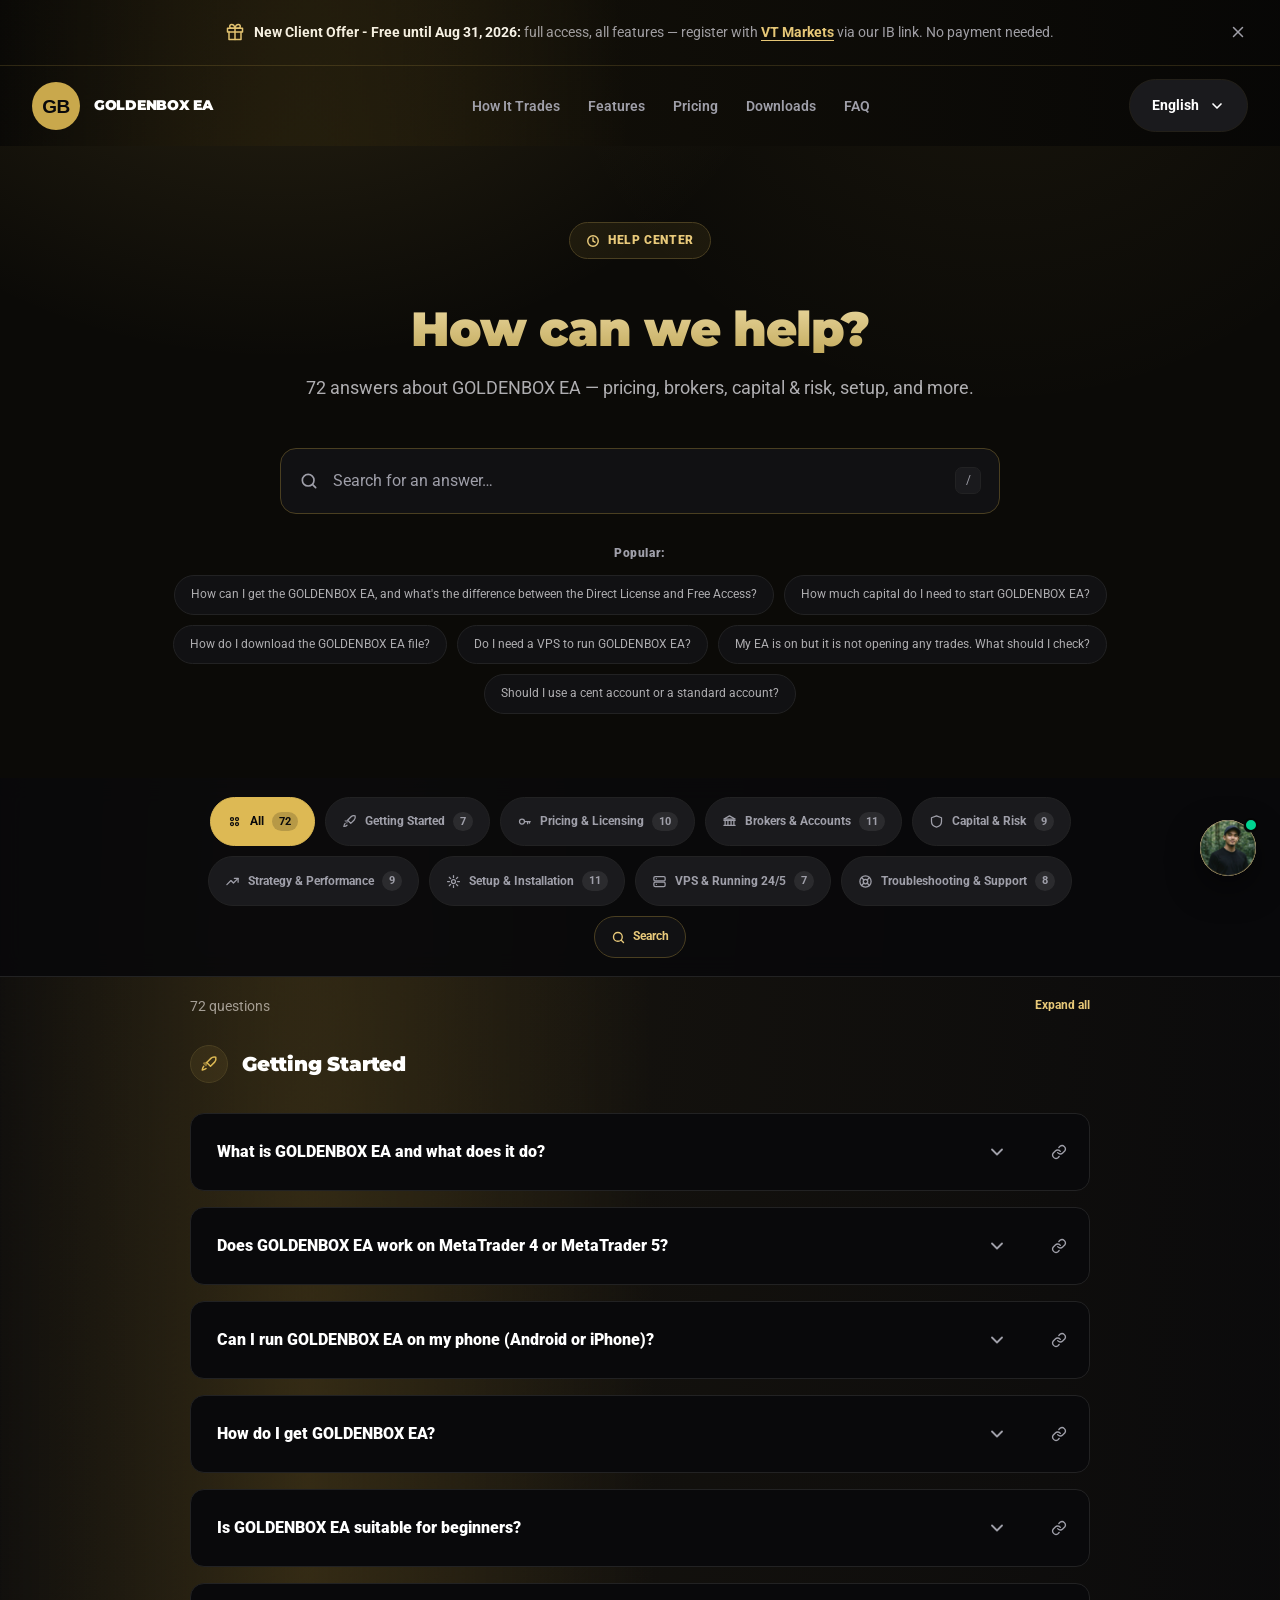
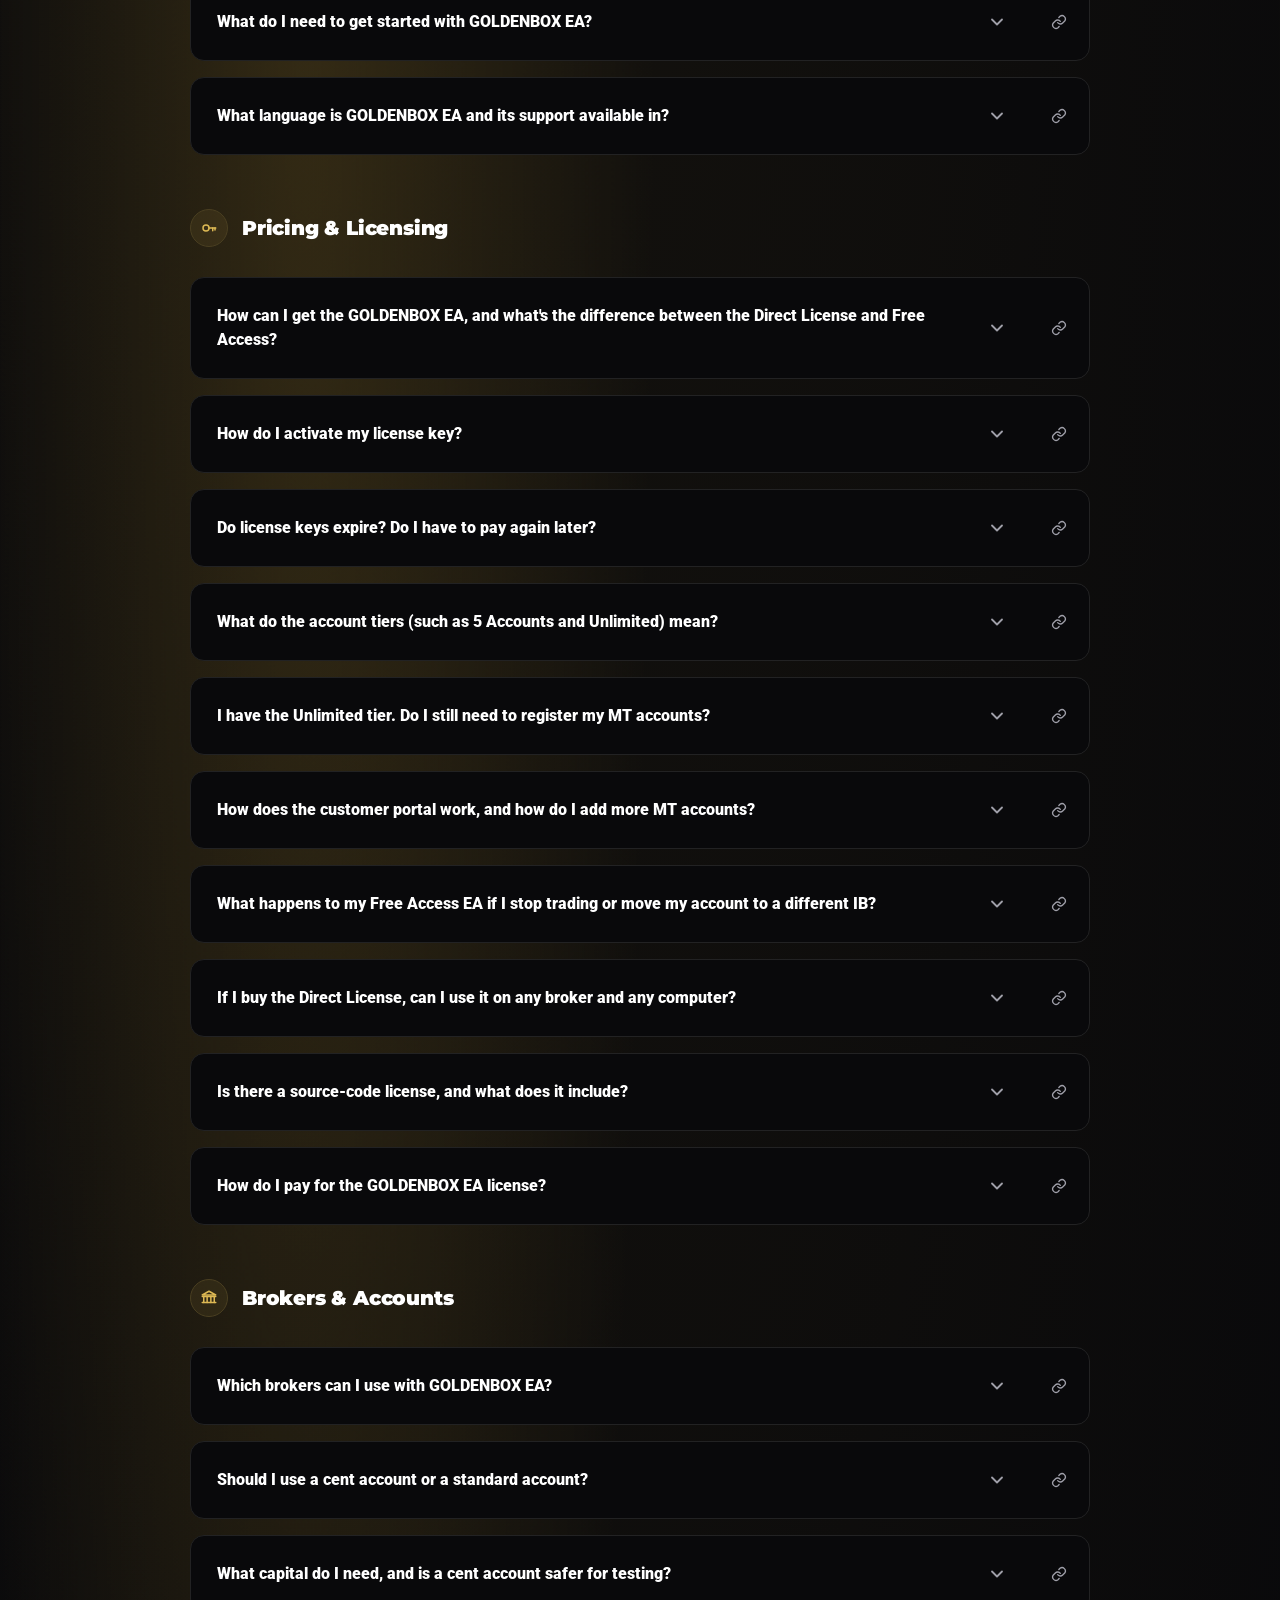
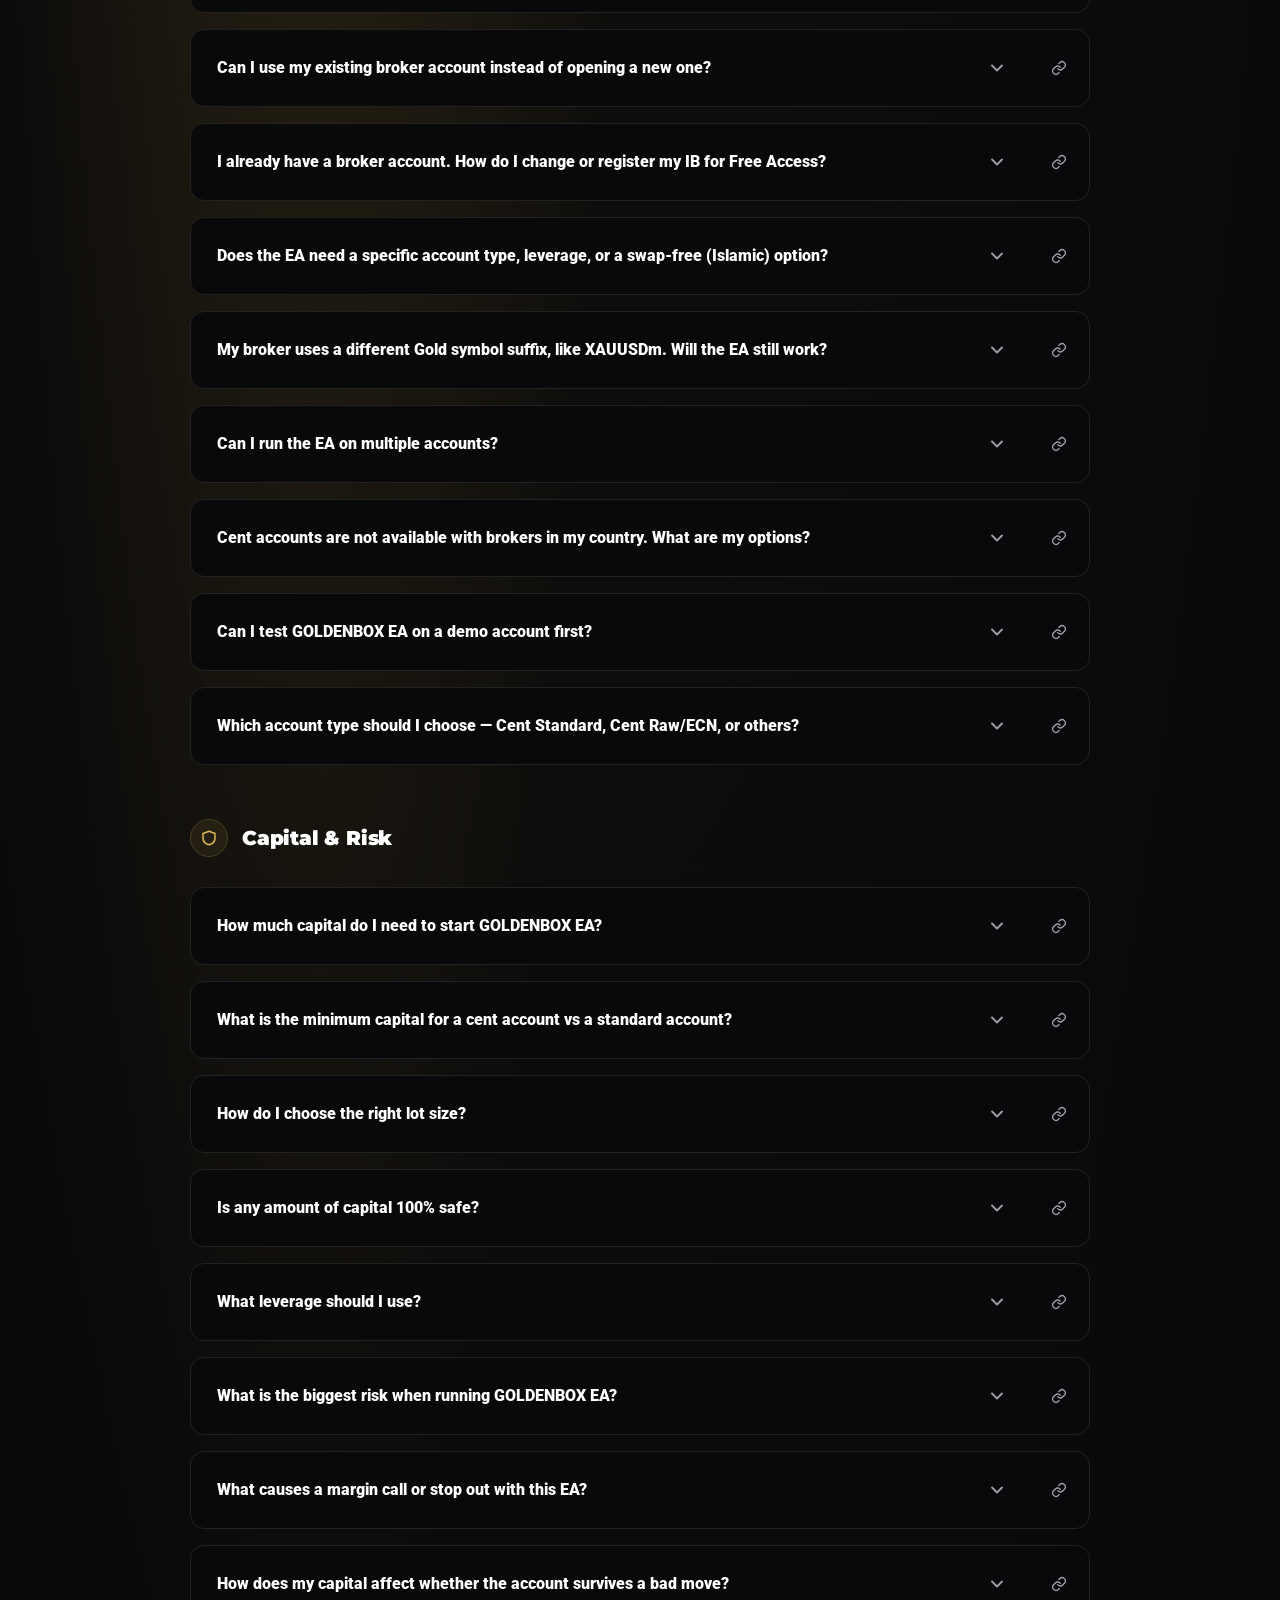
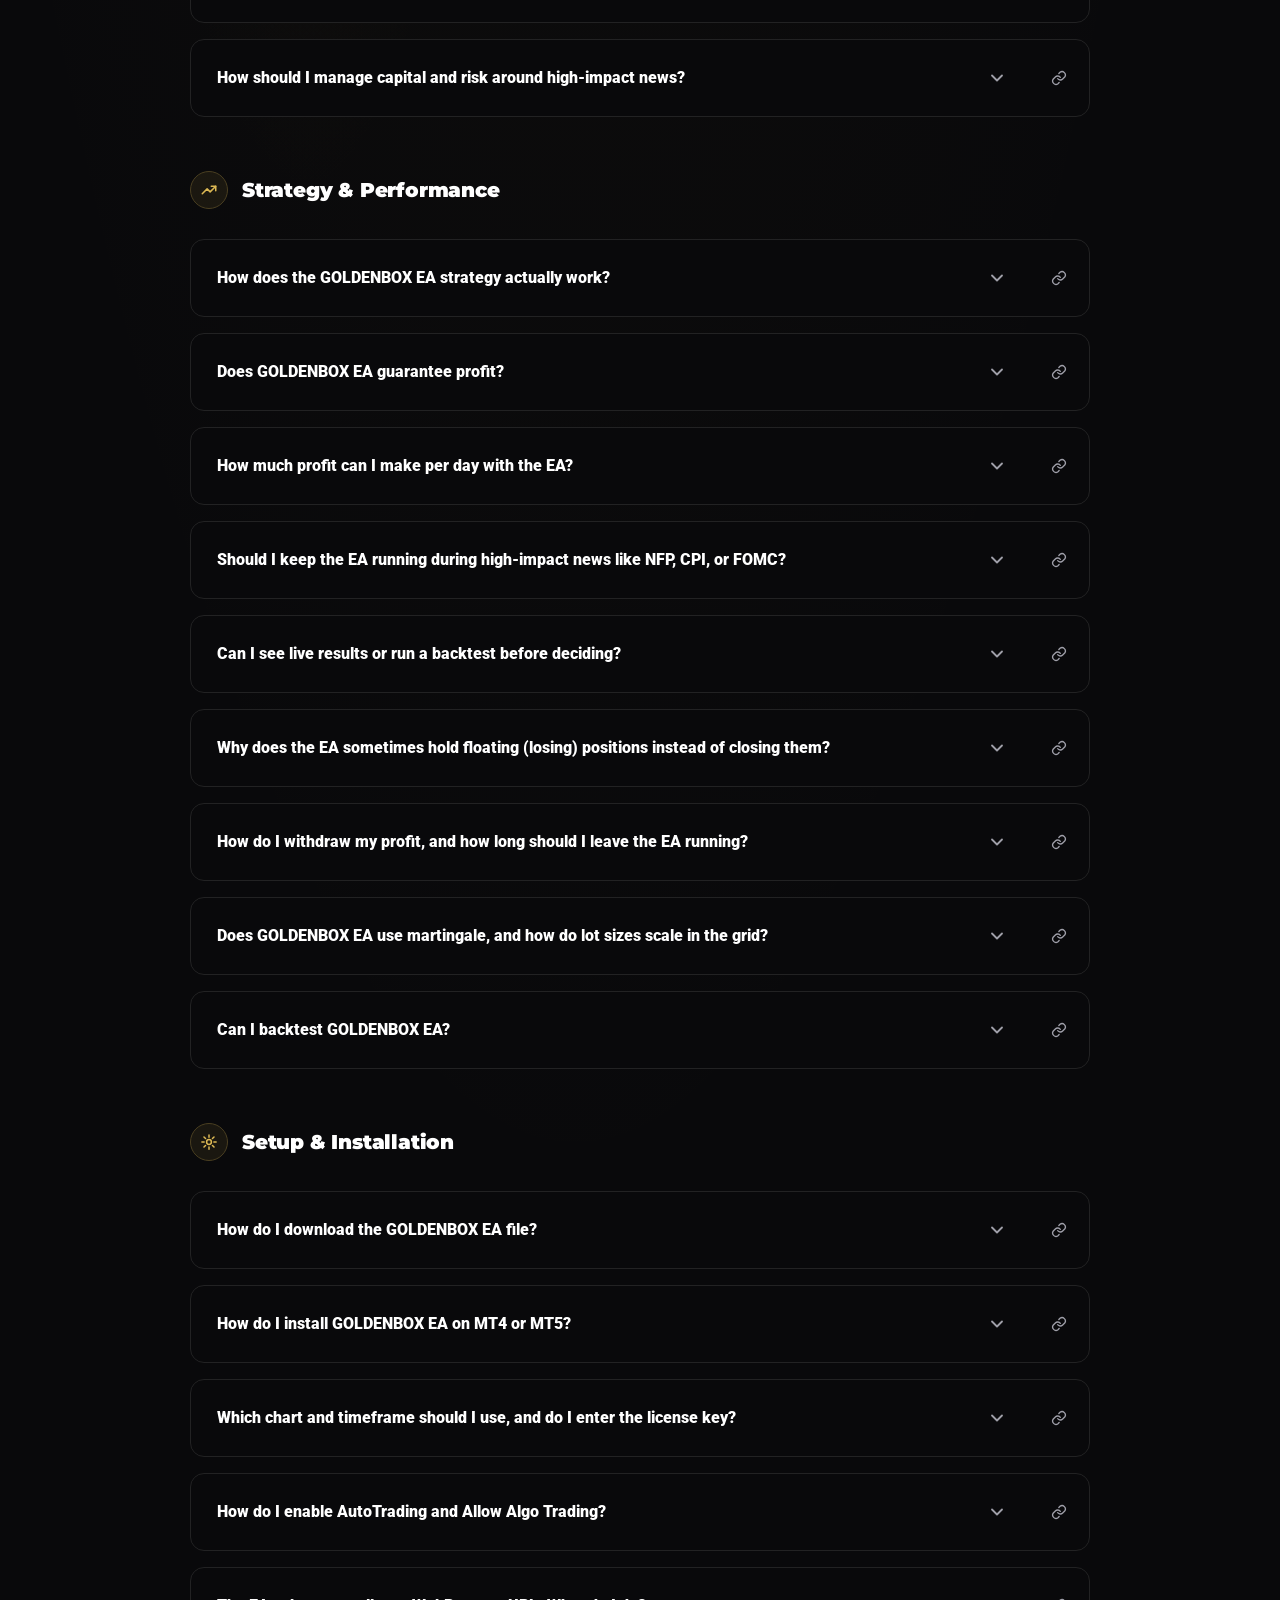
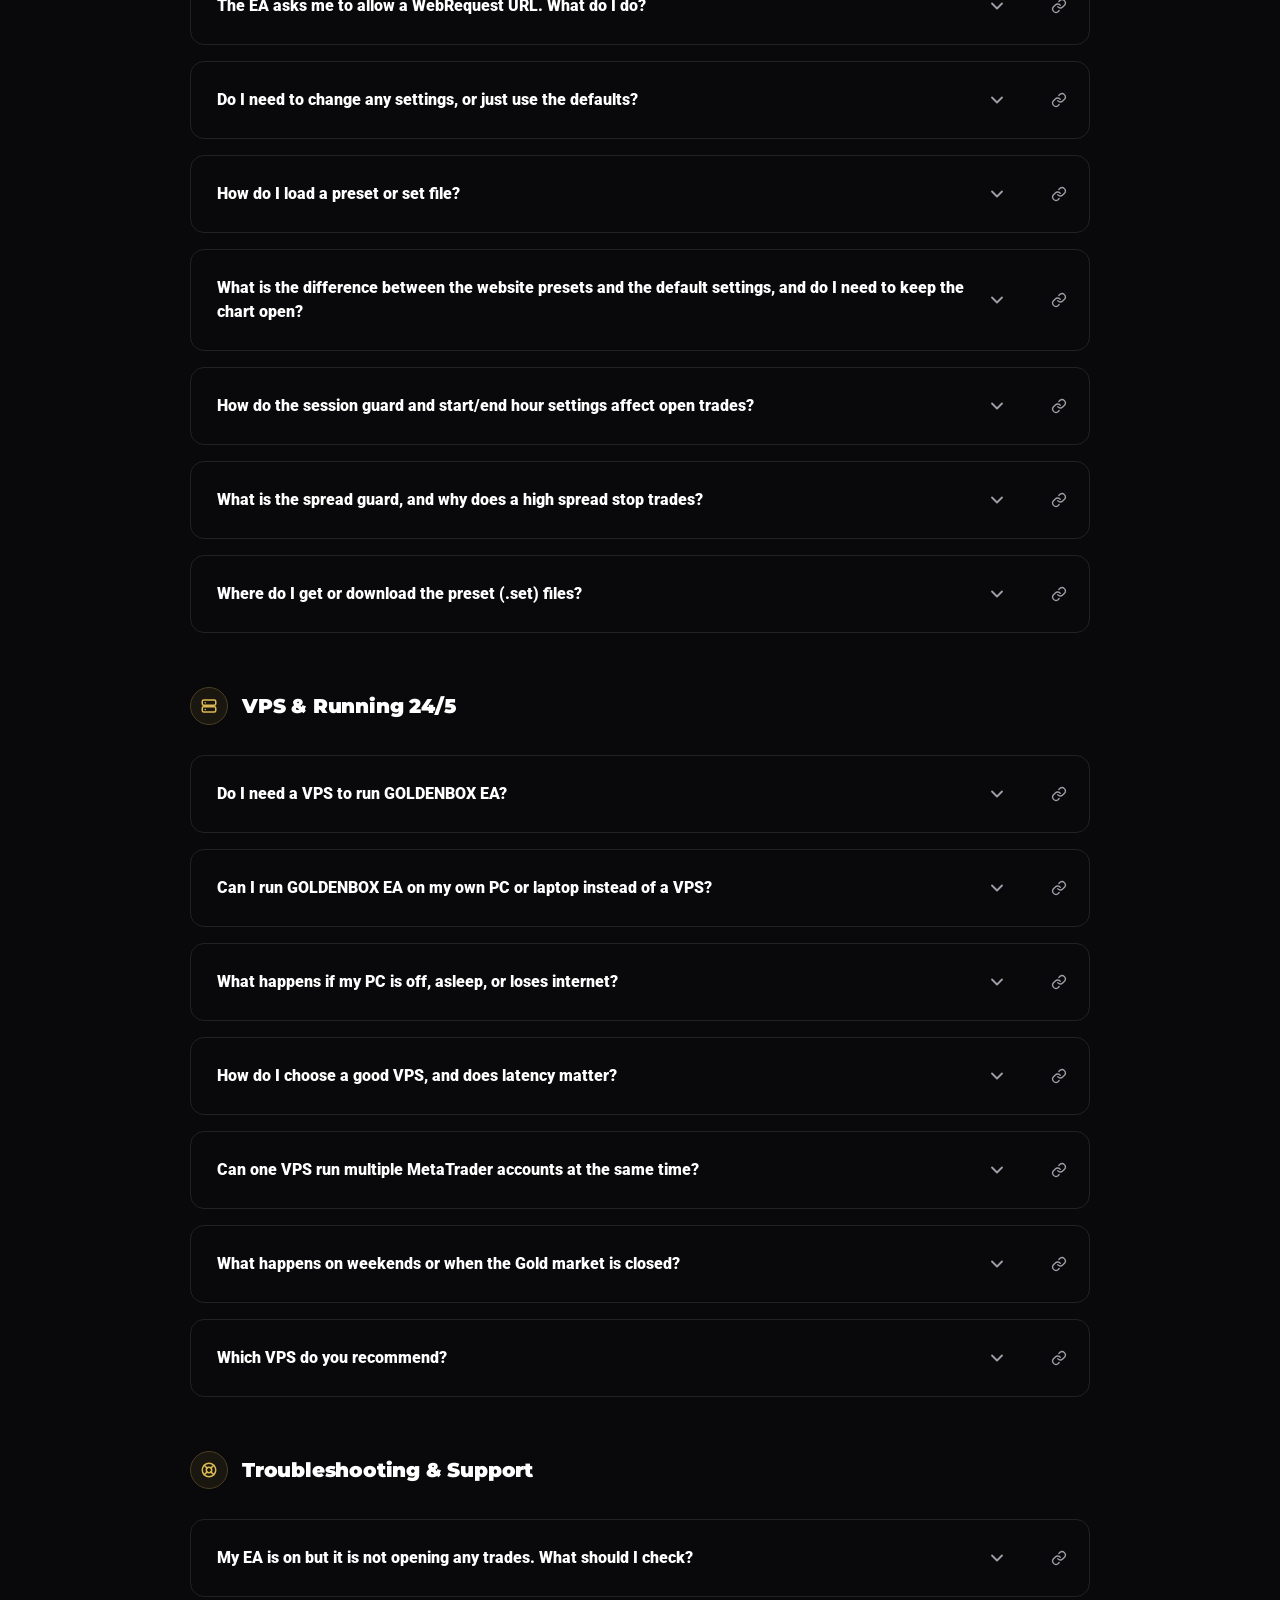
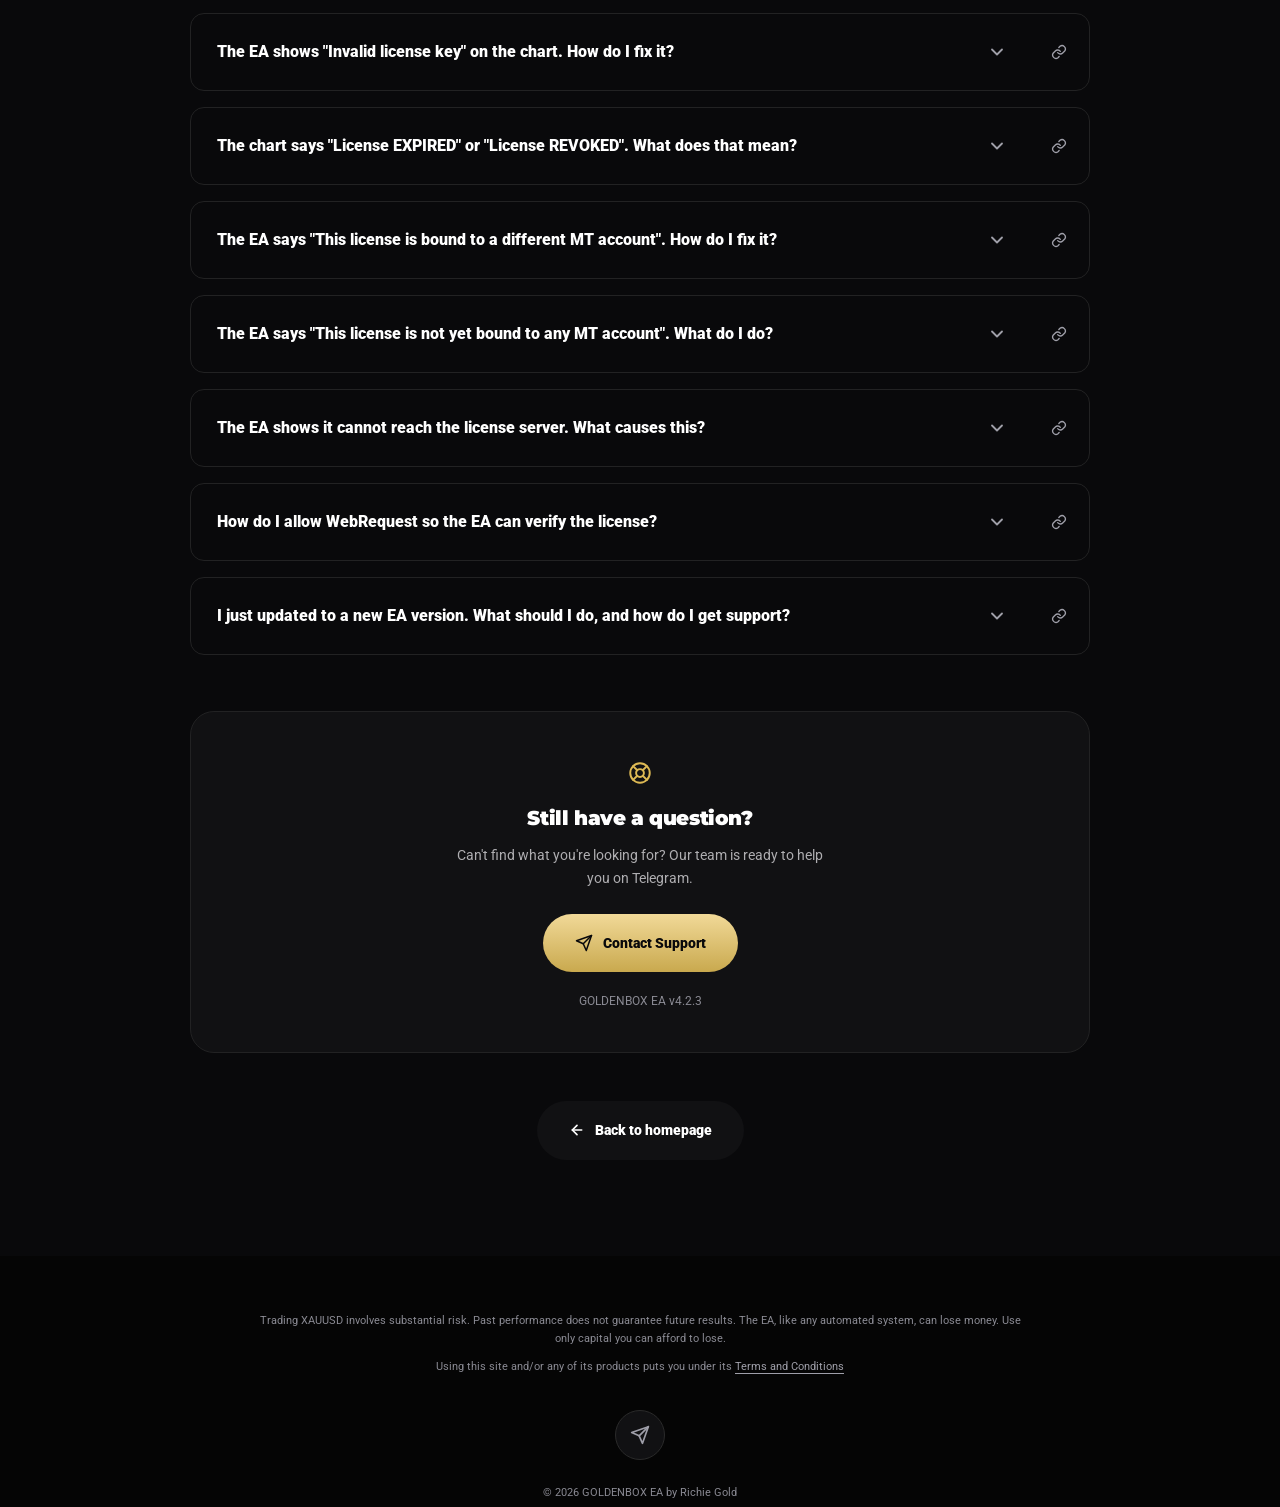
==== commit 02fee133: "feat: programmable source-code countdown, and GOLDENBOX EA identity SITE IDENTITY. siteName is now "" ====
--- a/frequently-asked-questions.html
+++ b/frequently-asked-questions.html
@@ -7,7 +7,7 @@
 
     <!-- Title and meta tags are rewritten from `siteName` in main.js; the
          patterns live on the <html> element above. -->
-    <title>Frequently Asked Questions — GOLDTRAP EA</title>
+    <title>Frequently Asked Questions — GOLDENBOX EA</title>
     <meta name="description" content="">
 
     <!-- Open Graph -->
@@ -69,7 +69,7 @@
                     <a class="brand" href="index.html">
                         <img class="brand__mark" src="assets/images/logo-gb.svg"
                              alt="" width="48" height="48">
-                        <span class="brand__name" data-site-name>GOLDTRAP EA</span>
+                        <span class="brand__name" data-site-name>GOLDENBOX EA</span>
                     </a>
 
                     <!-- Inline at wide widths; the hamburger's panel below it. -->
--- a/assets/styles/styles.css
+++ b/assets/styles/styles.css
@@ -126,6 +126,34 @@
 
     --header-height: 80px;        /* measured on the reference site         */
 
+    /*
+     * The announcement bar's vertical padding, as ONE value used for both
+     * sides. Declaring it once is the point: a shorthand that sets only
+     * padding-top, or a later rule overriding one side, is how a bar ends
+     * up with its text sitting flush against the bottom edge. The bar's
+     * height comes from this padding, never from a fixed height, so it
+     * grows correctly when the announcement wraps to two or three lines.
+     */
+    --action-bar-padding-block: 21px;
+
+    /*
+     * How much fixed/sticky chrome sits at the top of the viewport. Written
+     * by main.js from the REAL measured heights, because the announcement
+     * bar is dismissible — assuming a value leaves deep links and the FAQ
+     * category rail off by the bar's height once it is closed.
+     *
+     * Used for the FAQ rail's `top` and for `scroll-margin-top` on anything
+     * scrolled to, so the two can never disagree.
+     */
+    --sticky-offset: 0px;
+
+    /*
+     * The same figure plus the FAQ page's category rail. Written by
+     * main.js; the fallback keeps the site chrome offset on pages without
+     * a rail, and before the script runs.
+     */
+    --faq-sticky-offset: var(--sticky-offset);
+
     /* --- Radii --- */
     --radius-pill: 999px;
     --radius-sm: 12px;            /* inner rows: dialog rows, licence field         */
@@ -873,6 +901,80 @@
  * 7. SITE CHROME
  * ====================================================================== */
 
+/* --- FAQ per-question copy link --------------------------------------
+ * A sibling of the accordion trigger, not a child of it. Three states:
+ * muted at rest, white on hover, green with a check when copied. The icon
+ * swap and the aria-live announcement carry the meaning — colour only
+ * reinforces it, so the control still works for a colourblind visitor.
+ * ------------------------------------------------------------------- */
+
+.faq-copy-link {
+    flex-shrink: 0;
+    display: inline-flex;
+    align-items: center;
+    justify-content: center;
+    /* 44px of touch target without a 44px visual footprint. */
+    width: 44px;
+    height: 44px;
+    margin-inline-start: 4px;
+    padding: 0;
+    border-radius: 50%;
+    color: var(--text-dim);
+    transition: color var(--transition), background var(--transition);
+}
+
+.faq-copy-link:hover {
+    color: var(--text);
+    background: rgba(255, 255, 255, 0.06);
+}
+
+.faq-copy-link:focus-visible {
+    color: var(--text);
+}
+
+.faq-copy-link.is-copied {
+    color: var(--green-dot);
+}
+
+.faq-copy-link.is-failed {
+    color: var(--danger-text);
+}
+
+/* The two icons occupy the same cell; exactly one is shown. */
+.faq-copy-link__icon {
+    display: inline-flex;
+}
+
+.faq-copy-link__icon--done,
+.faq-copy-link.is-copied .faq-copy-link__icon--link,
+.faq-copy-link.is-failed .faq-copy-link__icon--link {
+    display: none;
+}
+
+.faq-copy-link.is-copied .faq-copy-link__icon--done,
+.faq-copy-link.is-failed .faq-copy-link__icon--done {
+    display: inline-flex;
+}
+
+/*
+ * Anything scrolled to lands below the sticky chrome. One property, shared
+ * with the rail's `top`, rather than a magic number in the scroll call.
+ *
+ * The FAQ page pins a second bar — the category rail — under the site
+ * chrome, so its content clears --faq-sticky-offset (site chrome + rail),
+ * which main.js measures at runtime. The homepage has no rail, so
+ * --faq-sticky-offset falls back to --sticky-offset there.
+ */
+.faq-item {
+    scroll-margin-top: calc(var(--sticky-offset) + 16px);
+}
+
+.faq-question,
+.faq-group {
+    scroll-margin-top: calc(var(--faq-sticky-offset, var(--sticky-offset)) + 16px);
+}
+
+
 /* --- 7.1 Top action bar ---------------------------------------------- */
 
 .action-bar {
@@ -885,13 +987,18 @@
     display: none;
 }
 
+/*
+ * Symmetric padding, single source. See --action-bar-padding-block.
+ * min-height is deliberately `auto`: a min-height would centre the text in
+ * a fixed box and mask a broken padding value instead of exposing it.
+ */
 .action-bar__inner {
     display: flex;
     align-items: center;
     justify-content: center;
     gap: 10px;
-    min-height: 50px;
-    padding: 6px 40px;
+    min-height: auto;
+    padding: var(--action-bar-padding-block) 40px;
     text-align: center;
 }
 
@@ -1229,13 +1336,28 @@
 }
 
 /*
- * Warm radial glow from the top-left. It extends upward past the hero so it
- * sits behind the (transparent) header too, exactly as the mockup shows.
+ * Warm radial glow from the top-left. It extends UPWARD past the hero so it
+ * sits behind the transparent header and the announcement bar, exactly as
+ * the mockup shows — sample the mockup at y5-45 and the bar's background is
+ * warm (21,19,11) at the edges, not flat #050505.
+ *
+ * How far up it has to reach differs per page, because the element that
+ * carries the glow sits at a different height on each:
+ *
+ *   FAQ page   .hero is a wrapper DIV starting just below the bar (y66),
+ *              so 100px was already enough to cover it.
+ *   Homepage   .hero is the hero SECTION, below the header (y146), so a
+ *              fixed 100px stopped 46px short and the bar rendered flat.
+ *
+ * --hero-glow-rise is written by main.js from the measured distance to the
+ * top of the page, with 100px as the floor, so ONE rule covers both pages
+ * and neither has a hard-coded offset. The fallback keeps the previous
+ * behaviour if the script never runs.
  */
 .hero::before {
     content: "";
     position: absolute;
-    inset: -100px 0 0;
+    inset: calc(-1 * var(--hero-glow-rise, 100px)) 0 0;
     pointer-events: none;
     background:
         radial-gradient(35% 47% at 24% 16%, rgba(196, 156, 52, 0.20) 0%, rgba(0, 0, 0, 0) 78%),
@@ -1633,7 +1755,12 @@
  * the countdown cannot jitter as it ticks, while the typeface stays the
  * body face. Bold and prominent, as agreed.
  */
-.plan-card__timer {
+/*
+ * Shared by the pricing plans and the source-code card — one visual
+ * treatment for one countdown implementation.
+ */
+.plan-card__timer,
+.source-code__timer {
     display: flex;
     align-items: center;
     gap: 8px;
@@ -1647,8 +1774,19 @@
     font-feature-settings: "tnum" 1;
 }
 
-.plan-card__timer.is-hidden {
+/*
+ * §9.4: a hidden timer keeps its allocated space. visibility, never
+ * display, so the card cannot jump when it is turned on or off.
+ */
+.plan-card__timer.is-hidden,
+.source-code__timer.is-hidden {
     visibility: hidden;
+}
+
+/* The source-code card's own spacing around the shared timer row. */
+.source-code__timer {
+    margin-top: 12px;
+    font-size: var(--fs-sm);
 }
 
 .plan-card__divider {
@@ -2085,6 +2223,19 @@
 .faq-item.is-open {
     background: rgba(221, 185, 84, 0.04);
     border-color: var(--border-gold);
+}
+
+/* The homepage question header: trigger plus copy control, side by side. */
+.faq-item__heading {
+    display: flex;
+    align-items: center;
+    margin: 0;
+    padding-inline-end: 8px;
+    font-family: inherit;
+    font-size: inherit;
+    font-weight: inherit;
+    line-height: inherit;
+    letter-spacing: inherit;
 }
 
 .faq-item__trigger {
@@ -3319,9 +3470,16 @@
 
     /* ---- Announcement bar ---------------------------------------------- */
 
+    /*
+     * Narrow screens tighten the padding but keep it symmetric, and keep
+     * it on the same custom property so the two sides cannot drift.
+     */
+    .action-bar {
+        --action-bar-padding-block: 12px;
+    }
+
     .action-bar__inner {
-        padding: 10px 44px;
-        min-height: 0;
+        padding: var(--action-bar-padding-block) 44px;
     }
 
     .action-bar__link {
@@ -3329,8 +3487,11 @@
         line-height: 1.5;
     }
 
+    /* A 44px touch target on phones; the visual circle stays 32px. */
     .action-bar__close {
         right: 8px;
+        min-width: 44px;
+        min-height: 44px;
     }
 
     /* ---- Live chat ------------------------------------------------------
@@ -3917,8 +4078,17 @@
     background: var(--surface);
 }
 
+/*
+ * The heading is a row of TWO sibling controls: the accordion trigger,
+ * which takes all the space, and the copy-link button beside it. The copy
+ * button is padded away from the trigger's own right padding so the two
+ * hit areas do not touch.
+ */
 .faq-question__heading {
+    display: flex;
+    align-items: center;
     margin: 0;
+    padding-inline-end: 8px;
     font-size: inherit;
     font-weight: inherit;
     line-height: inherit;
@@ -4071,3 +4241,235 @@
     justify-content: center;
     margin-top: 48px;
 }
+
+
+/* ======================================================================
+ * 23. FAQ PAGE — MOBILE
+ * ======================================================================
+ * The desktop layout above is approved and unchanged. Everything in this
+ * section applies only below the mobile breakpoint.
+ *
+ * THE PROBLEM THIS SOLVES
+ * The ten category chips sat in a centred, wrapping flex container. At
+ * 390px they wrapped onto eight rows and the whole eight-row stack was
+ * what got pinned: 507px of sticky chrome, 60% of the viewport, leaving
+ * about 280px to read in. Measured, not estimated.
+ *
+ * THE FIX
+ * One row that scrolls horizontally, left-aligned, with the search moved
+ * out of the scrolling container so it is always reachable.
+ * ====================================================================== */
+
+/*
+ * RAIL MECHANICS.
+ * The query is deliberately wider than the phone breakpoint. Ten chips do
+ * not fit on one row until roughly 1000px, so at 768px they still wrapped
+ * onto four rows — 26% of the viewport, over budget. A landscape phone
+ * (844 x 390) is wide but only 390px TALL, where four rows is 66% of the
+ * screen, so short viewports get the rail regardless of their width.
+ */
+@media (max-width: 899.98px), (max-height: 540px) {
+
+    .faq-sticky-bar {
+        top: var(--sticky-offset);
+        padding-block: 8px;
+        /*
+         * The blur is dropped on small screens for a reason beyond
+         * performance: `backdrop-filter` makes an element a containing
+         * block for its fixed-position descendants, so the full-screen
+         * search sheet inside this bar would size itself against the BAR
+         * (60px tall) instead of the viewport. A solid background keeps
+         * the sheet full-screen.
+         */
+        backdrop-filter: none;
+        background: var(--bg-zinc);
+    }
+
+    .faq-sticky-bar__inner {
+        flex-wrap: nowrap;
+        justify-content: flex-start;
+        gap: 8px;
+        /*
+         * The rail handles its own inline padding so the chips can scroll
+         * under the edges; the container's padding would clip them.
+         */
+        padding-inline: 0;
+    }
+
+    .faq-category-navigation {
+        flex: 1 1 auto;
+        min-width: 0;
+        flex-wrap: nowrap;
+        justify-content: flex-start;
+        gap: 8px;
+        overflow-x: auto;
+        overflow-y: hidden;
+        /* Momentum scrolling on iOS. */
+        -webkit-overflow-scrolling: touch;
+        scroll-snap-type: x proximity;
+        scrollbar-width: none;
+        /*
+         * The first chip lines up with the content below, and the last one
+         * can scroll clear of the pinned search button.
+         */
+        padding-inline: var(--gutter) 56px;
+        /*
+         * Room for the focus ring: `overflow-x: auto` clips it otherwise,
+         * which is the classic way a scroll rail becomes unusable by
+         * keyboard. The negative margin keeps the visual position.
+         */
+        padding-block: 6px;
+        margin-block: -6px;
+        /*
+         * The fade tells the visitor there is more off-screen. Without an
+         * affordance, horizontal scroll simply is not discovered.
+         */
+        -webkit-mask-image: linear-gradient(to right,
+            transparent 0, #000 var(--gutter), #000 calc(100% - 40px), transparent 100%);
+        mask-image: linear-gradient(to right,
+            transparent 0, #000 var(--gutter), #000 calc(100% - 40px), transparent 100%);
+    }
+
+    .faq-category-navigation::-webkit-scrollbar {
+        display: none;
+    }
+
+    /* Once scrolled, the left edge fades too — the class is set from JS. */
+    .faq-category-navigation.is-scrolled {
+        -webkit-mask-image: linear-gradient(to right,
+            transparent 0, #000 24px, #000 calc(100% - 40px), transparent 100%);
+        mask-image: linear-gradient(to right,
+            transparent 0, #000 24px, #000 calc(100% - 40px), transparent 100%);
+    }
+
+    .faq-category-button {
+        flex: 0 0 auto;
+        scroll-snap-align: start;
+        /* Compact chips, but never below the 44px touch minimum. */
+        min-height: 44px;
+        padding: 10px 14px;
+        gap: 6px;
+        white-space: nowrap;
+    }
+
+    .faq-category-button__count {
+        padding: 1px 5px;
+    }
+
+    /* ---- Search: pinned outside the scrolling rail ---------------------
+     * Inside the rail it would scroll away with the chips. As an icon
+     * button at the end of the row it is always one tap away.
+     * ------------------------------------------------------------------ */
+    .faq-sticky-search-button {
+        flex: 0 0 auto;
+        width: 44px;
+        min-height: 44px;
+        margin-inline-end: var(--gutter);
+        padding: 0;
+        justify-content: center;
+        /* The word "Search" is hidden; the icon carries it. */
+        font-size: 0;
+    }
+
+    .faq-sticky-search-button svg {
+        width: 18px;
+        height: 18px;
+    }
+
+    /* ---- Compact search row ---------------------------------------------
+     * A row that expands directly beneath the sticky navigation, NOT a
+     * full-screen sheet.
+     *
+     * The sheet was tried and removed: it covered the results with an
+     * opaque panel, so a visitor typing a query could not see what they had
+     * matched until they closed the search again. Search is only useful
+     * while its results are visible, so the panel now occupies one row and
+     * the FAQ list stays on screen underneath it, live-filtering as the
+     * visitor types.
+     *
+     * It keeps the desktop panel's own positioning (absolute, below the
+     * bar) — the same visual language, just sized for a phone.
+     * ------------------------------------------------------------------ */
+    .faq-sticky-search-panel__inner {
+        padding-block: var(--space-sm, 12px);
+    }
+
+    .faq-sticky-search-panel .faq-search--compact {
+        max-width: none;
+    }
+}
+
+
+@media (max-width: 767.98px) {
+
+    /* ---- Vertical rhythm ------------------------------------------------
+     * A small set of tokens rather than one-off margins, so the page reads
+     * as one deliberate rhythm. The mockup's own vertical spacing is not
+     * reproduced — see MOBILE.md for what was tightened and why.
+     * ------------------------------------------------------------------ */
+    .faq-page {
+        --space-2xs: 6px;
+        --space-xs: 10px;
+        --space-sm: 16px;
+        --space-md: 24px;
+        --space-lg: 32px;
+        --space-xl: 44px;
+    }
+
+    /* ---- Page rhythm ----------------------------------------------------
+     * The mockup's top gap pushed the heading and the search field below
+     * the fold on a 390 x 844 screen. Tightened so the eyebrow, the
+     * heading and the search are all visible without scrolling.
+     * ------------------------------------------------------------------ */
+    .faq-page__hero-inner {
+        padding-block: var(--space-md) var(--space-lg);
+    }
+
+    .faq-page__title {
+        margin-bottom: var(--space-xs);
+    }
+
+    .faq-page__lead {
+        margin-bottom: var(--space-md);
+    }
+
+    .faq-popular {
+        margin-top: var(--space-md);
+    }
+
+    /* The mockup left a large gap here; a normal section rhythm is enough. */
+    .faq-page__content-inner {
+        padding-block: var(--space-lg) var(--space-xl);
+    }
+
+    .faq-group + .faq-group {
+        margin-top: var(--space-lg);
+    }
+
+    .faq-page__back {
+        margin-top: var(--space-lg);
+    }
+
+    /* ---- Question rows --------------------------------------------------
+     * Tighter padding, and the copy control keeps its 44px target without
+     * crowding the question text.
+     * ------------------------------------------------------------------ */
+    .faq-question__trigger {
+        gap: 12px;
+        padding: 16px 4px 16px 16px;
+    }
+
+    .faq-copy-link {
+        margin-inline-start: 0;
+    }
+}
+
+/*
+ * Reduced motion: the rail and the sheet stop animating, but both remain
+ * fully operable.
+ */
+@media (prefers-reduced-motion: reduce) {
+    .faq-category-navigation {
+        scroll-behavior: auto;
+    }
+}
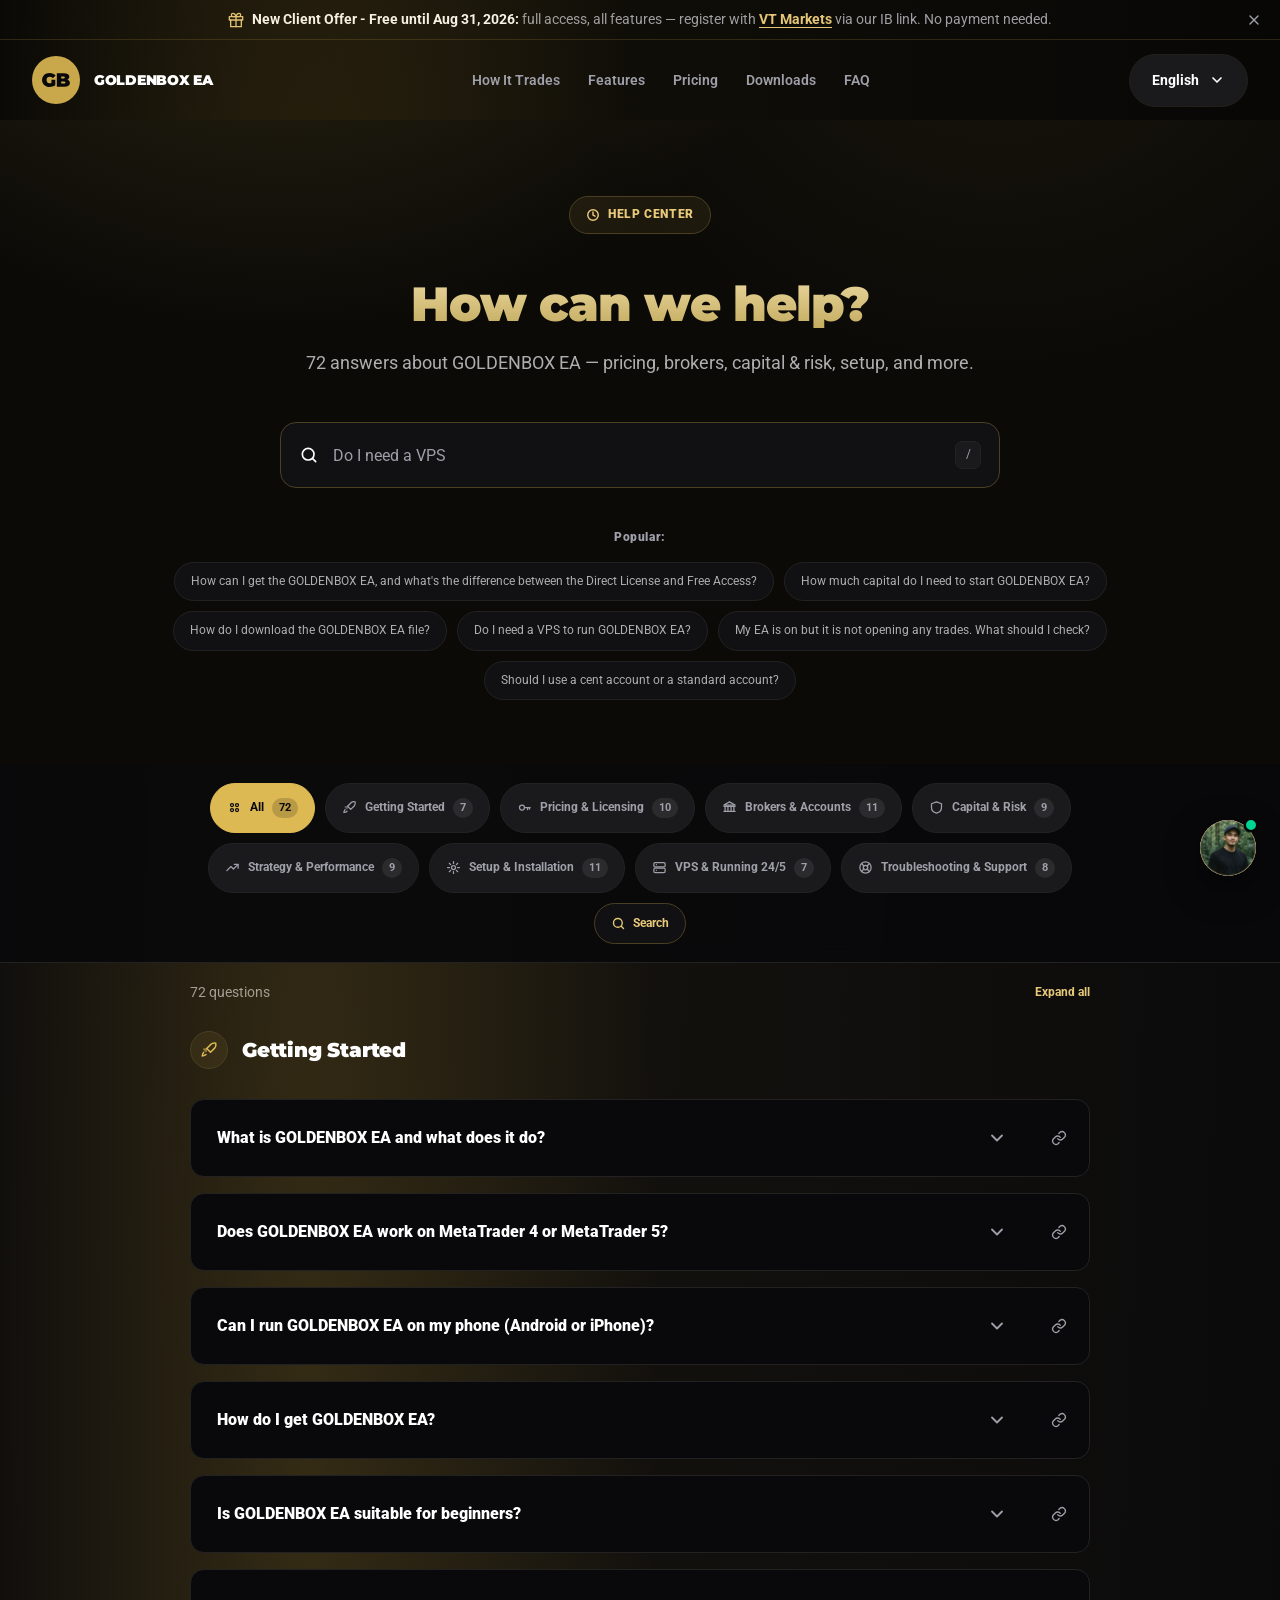
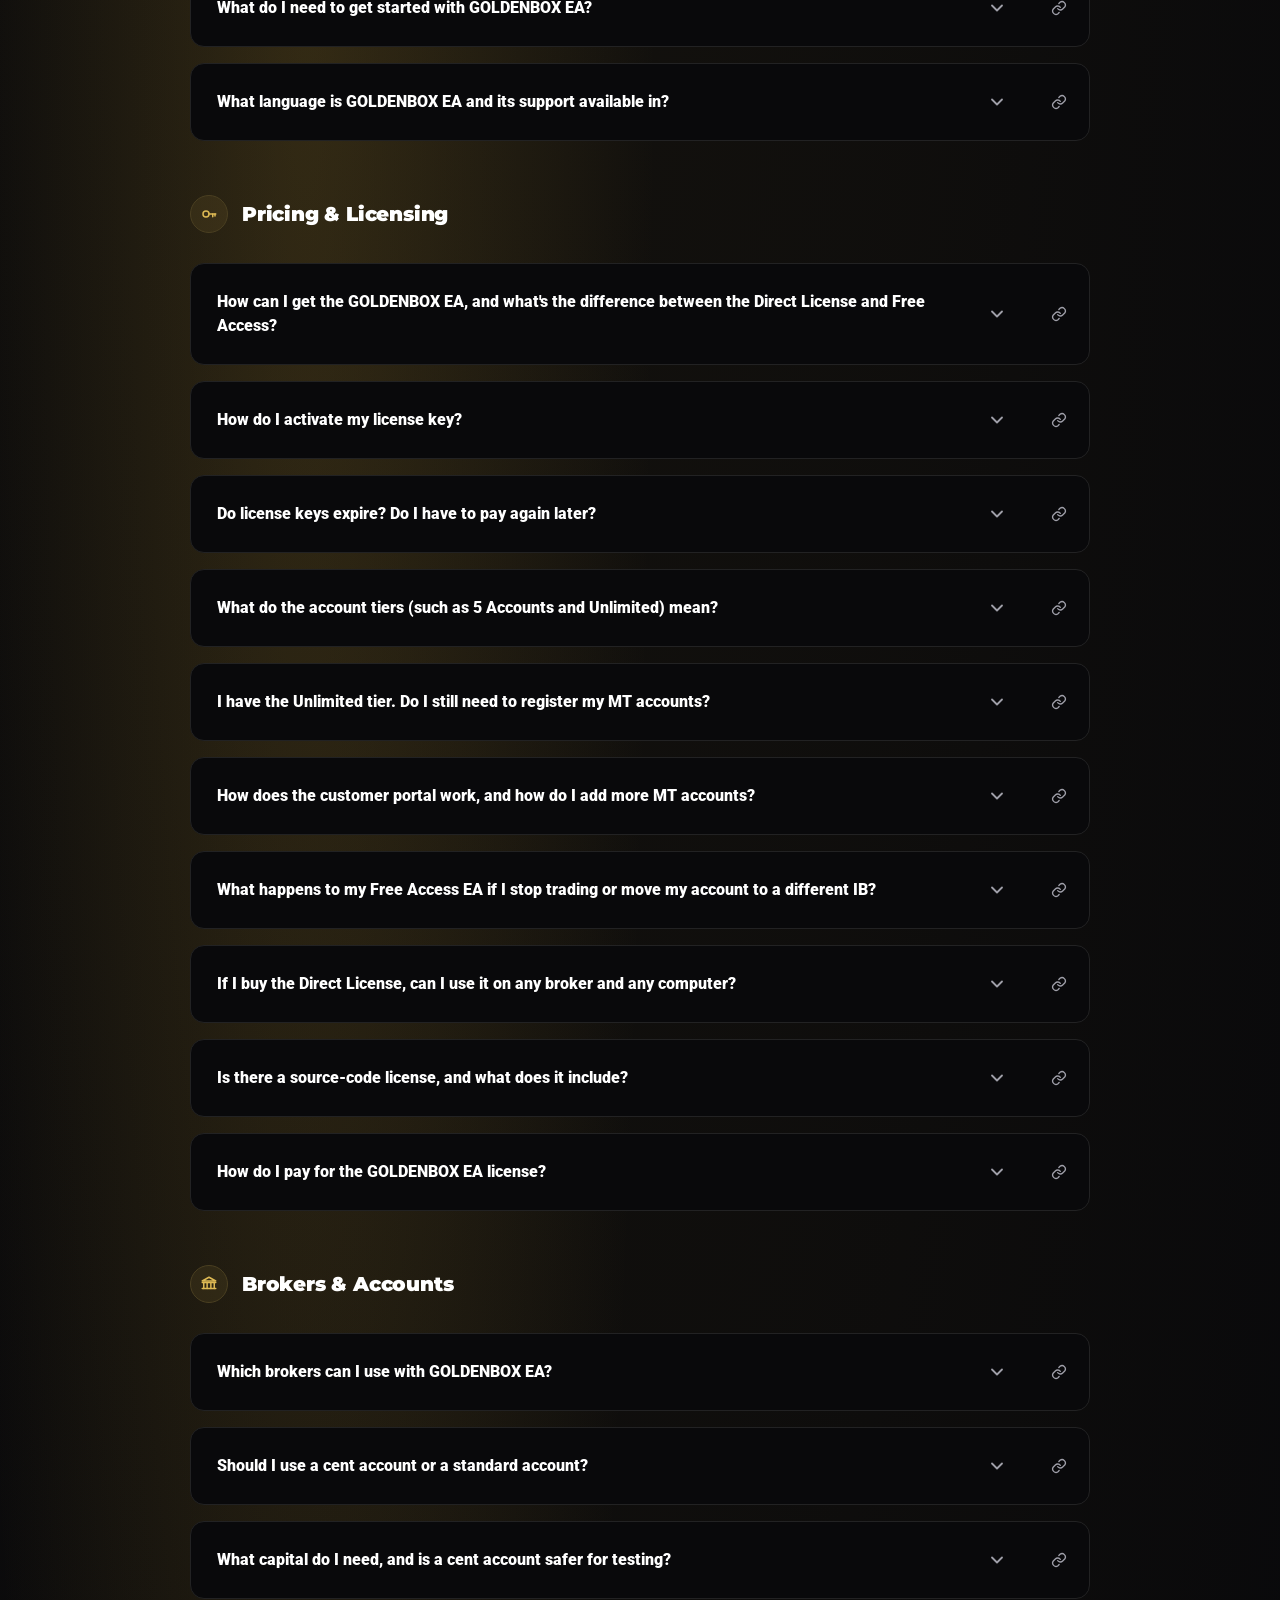
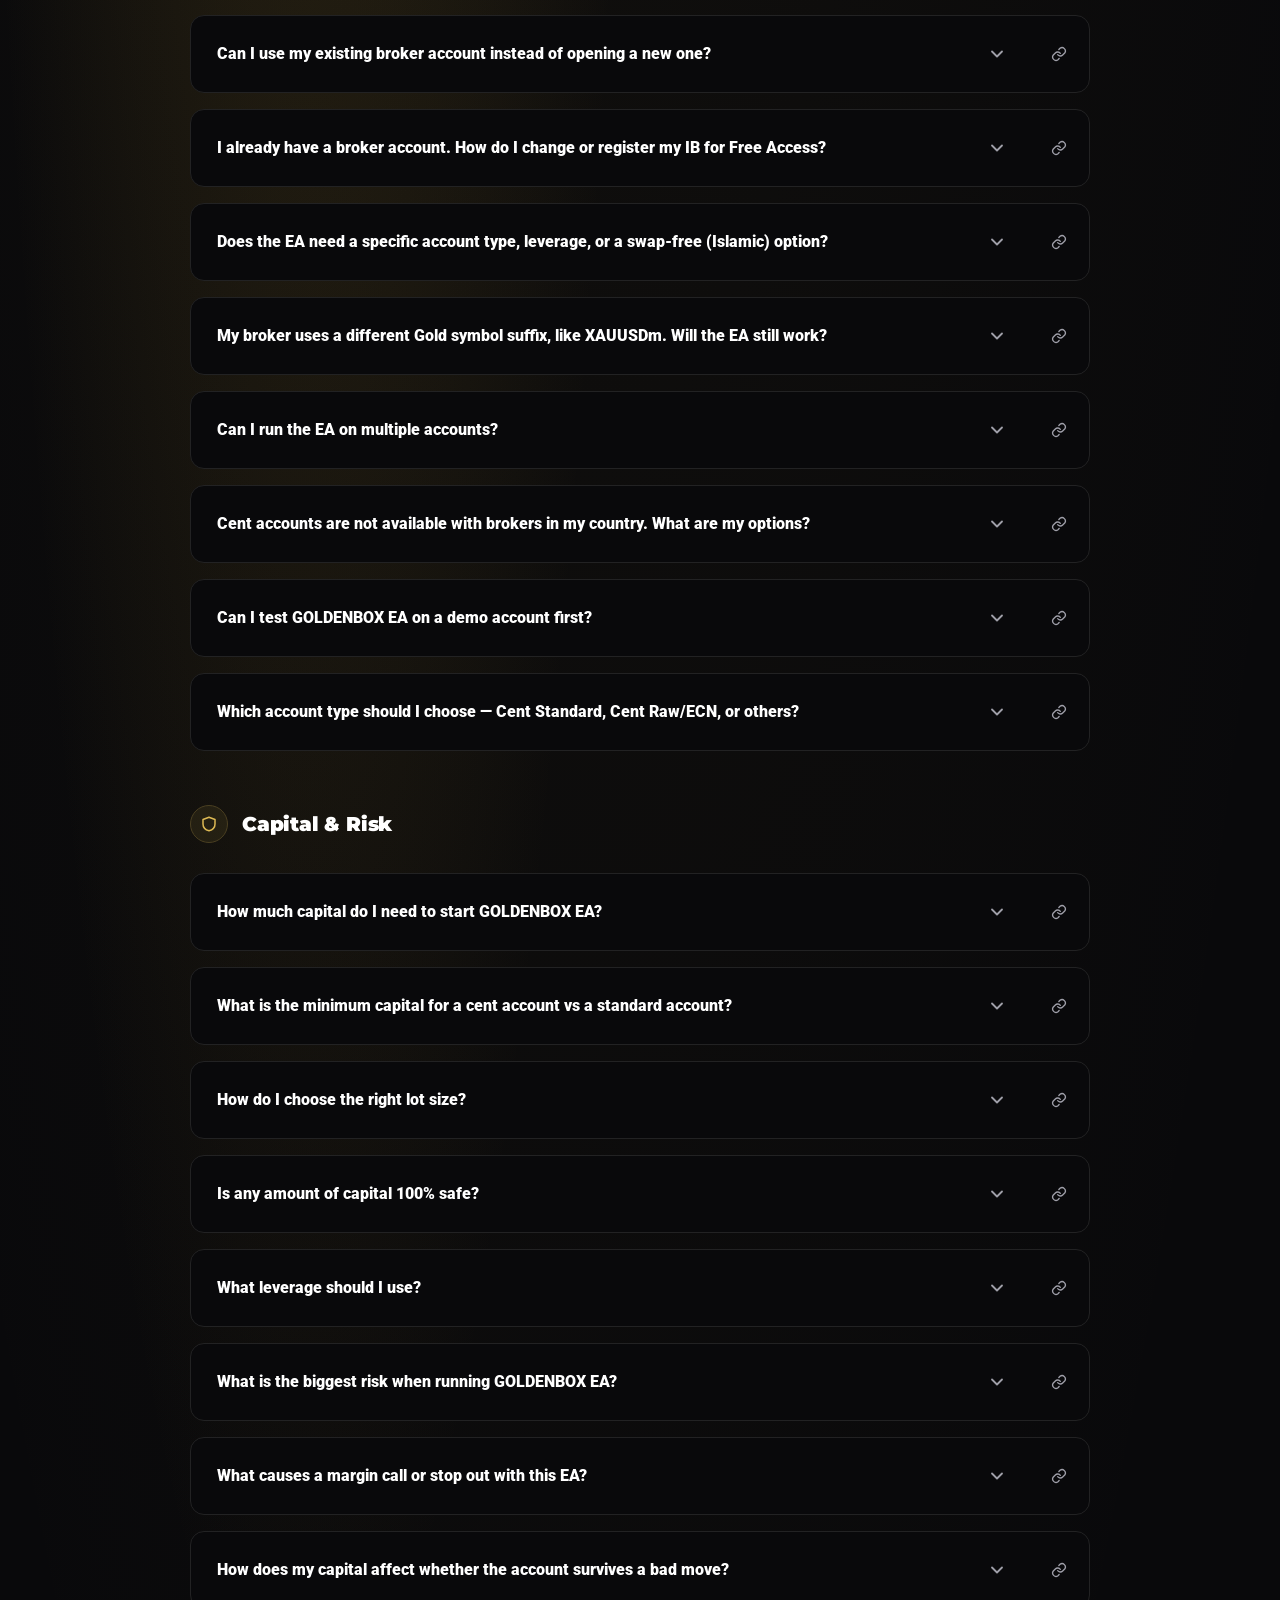
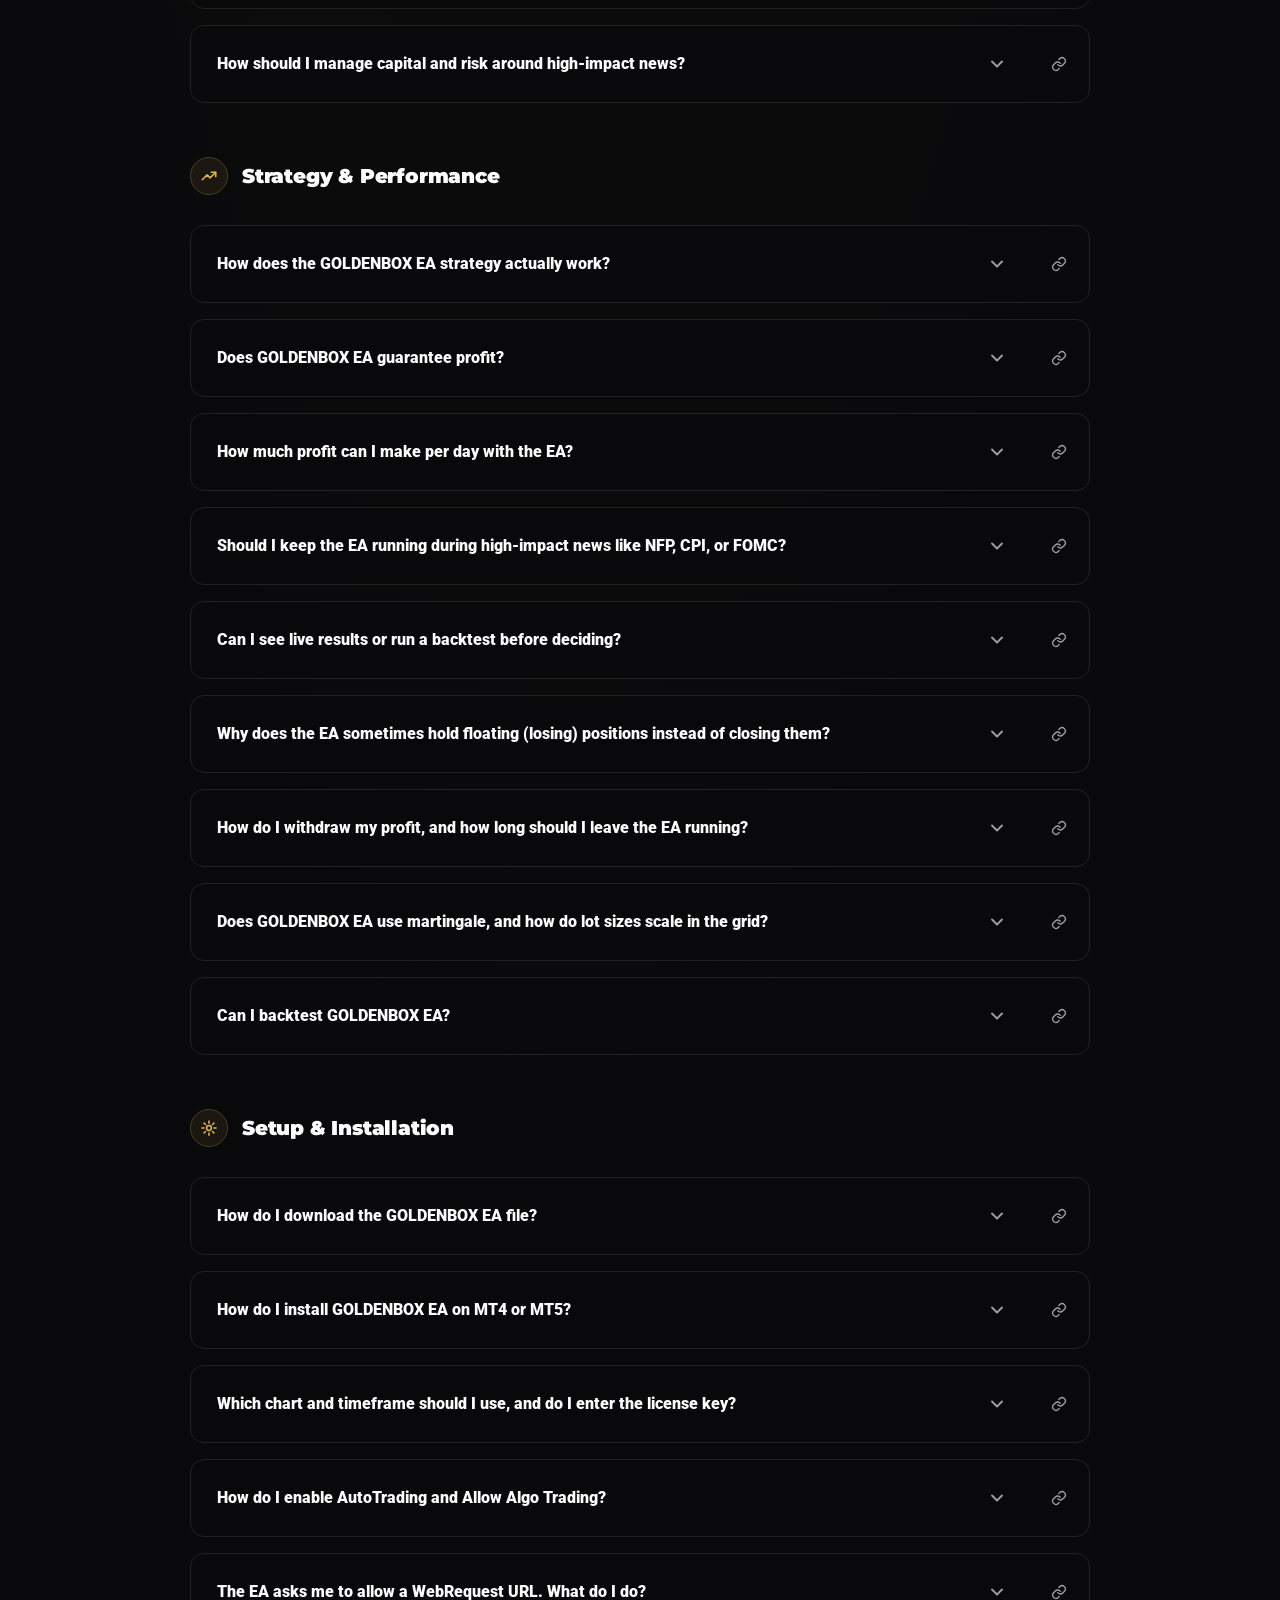
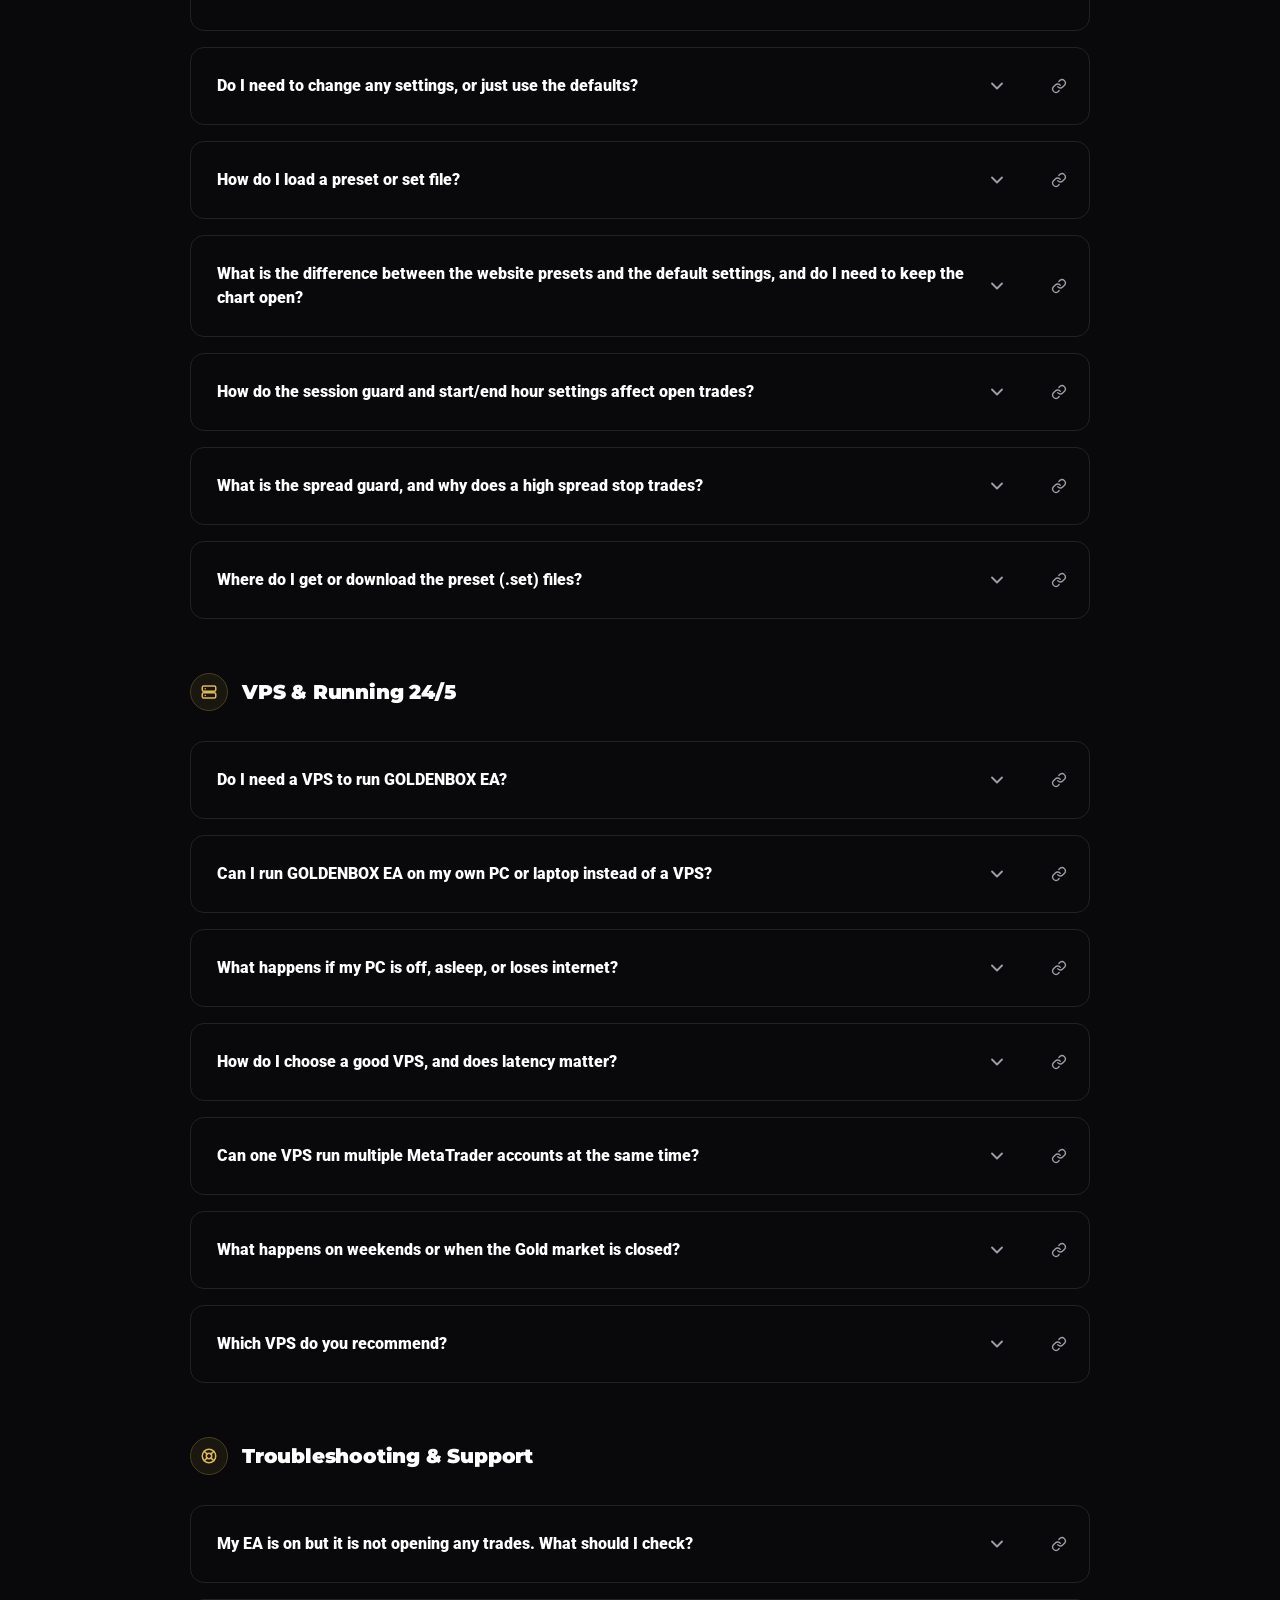
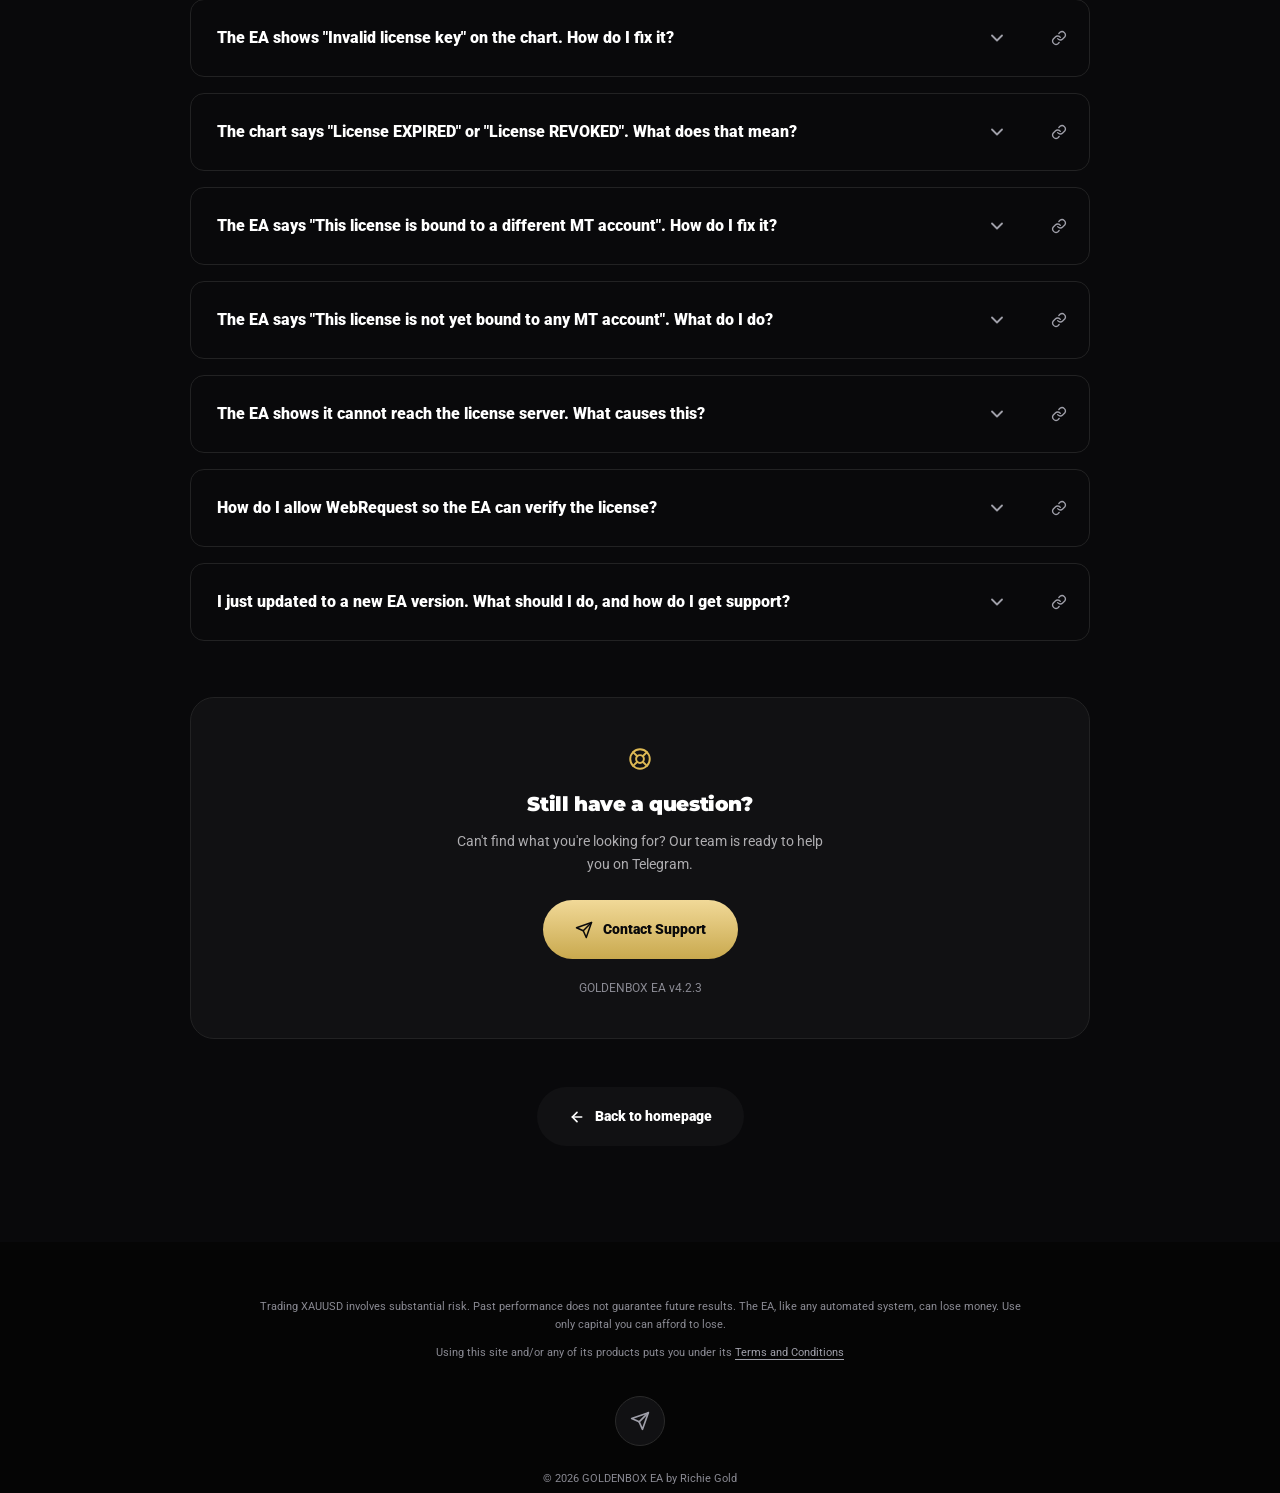
==== commit b985405b: "Match grad-blue, the announcement bar, brand size and hero geometry to the reference site's measured" ====
--- a/frequently-asked-questions.html
+++ b/frequently-asked-questions.html
@@ -50,14 +50,14 @@
         <div class="action-bar" id="announcement-bar" hidden>
             <div class="container action-bar__inner">
                 <span class="action-bar__icon" aria-hidden="true">
-                    <svg width="18" height="18" viewBox="0 0 24 24" fill="none" stroke="currentColor" stroke-width="2" stroke-linecap="round" stroke-linejoin="round"><polyline points="20 12 20 22 4 22 4 12"/><rect x="2" y="7" width="20" height="5"/><line x1="12" y1="22" x2="12" y2="7"/><path d="M12 7H7.5a2.5 2.5 0 0 1 0-5C11 2 12 7 12 7z"/><path d="M12 7h4.5a2.5 2.5 0 0 0 0-5C13 2 12 7 12 7z"/></svg>
+                    <svg width="16" height="16" viewBox="0 0 24 24" fill="none" stroke="currentColor" stroke-width="2" stroke-linecap="round" stroke-linejoin="round"><polyline points="20 12 20 22 4 22 4 12"/><rect x="2" y="7" width="20" height="5"/><line x1="12" y1="22" x2="12" y2="7"/><path d="M12 7H7.5a2.5 2.5 0 0 1 0-5C11 2 12 7 12 7z"/><path d="M12 7h4.5a2.5 2.5 0 0 0 0-5C13 2 12 7 12 7z"/></svg>
                 </span>
 
                 <a class="action-bar__link" id="announcement-link" href="#"></a>
 
                 <button type="button" class="action-bar__close" id="announcement-close"
                         aria-label="Dismiss announcement">
-                    <svg width="18" height="18" viewBox="0 0 24 24" fill="none" stroke="currentColor" stroke-width="2" stroke-linecap="round" stroke-linejoin="round" aria-hidden="true"><line x1="18" y1="6" x2="6" y2="18"/><line x1="6" y1="6" x2="18" y2="18"/></svg>
+                    <svg width="16" height="16" viewBox="0 0 24 24" fill="none" stroke="currentColor" stroke-width="2" stroke-linecap="round" stroke-linejoin="round" aria-hidden="true"><line x1="18" y1="6" x2="6" y2="18"/><line x1="6" y1="6" x2="18" y2="18"/></svg>
                 </button>
             </div>
         </div>
--- a/assets/styles/styles.css
+++ b/assets/styles/styles.css
@@ -103,7 +103,7 @@
     --grad-gold: linear-gradient(180deg, var(--gold-100) 0%, var(--gold-500) 100%);
     --grad-gold-text: linear-gradient(180deg, var(--gold-200) 0%, var(--gold-600) 100%);
     --grad-green: linear-gradient(180deg, #34D39B 0%, #16A97A 100%);
-    --grad-blue: linear-gradient(180deg, #6DC3F0 0%, #3A9FD8 100%);
+    --grad-blue: #1F6FA8;
 
     /*
      * --- Containers ---
@@ -134,7 +134,7 @@
      * height comes from this padding, never from a fixed height, so it
      * grows correctly when the announcement wraps to two or three lines.
      */
-    --action-bar-padding-block: 21px;
+    --action-bar-padding-block: 10px;   /* measured on the reference bar */
 
     /*
      * How much fixed/sticky chrome sits at the top of the viewport. Written
@@ -601,12 +601,18 @@
     filter: brightness(1.12);
 }
 
+/*
+ * Worn by exactly one control, the "View Live Results" link. The label is
+ * white and the inline icon strokes with currentColor, so the icon follows
+ * the label rather than needing a rule of its own.
+ */
 .btn--blue {
     background: var(--grad-blue);
-    color: var(--on-gold);
+    color: var(--text);
     box-shadow: 0 12px 40px -12px rgba(81, 179, 231, 0.65);
 }
 
+/* Subtle lift on hover, the same brightness step every other button uses. */
 .btn--blue:hover,
 .btn--blue:focus-visible {
     filter: brightness(1.12);
@@ -882,7 +888,8 @@
     /* No perpetual animation, and no static gold ring left behind either.
        The launcher, its photo and its green online dot stay fully visible.
        Restated after the .chat-widget rules further down, where it wins. */
-    .chat-widget__pulse {
+    .chat-widget__pulse,
+    .chat-widget__pulse.is-js-timed.is-pulsing {
         animation: none;
         opacity: 0;
     }
@@ -991,13 +998,21 @@
  * Symmetric padding, single source. See --action-bar-padding-block.
  * min-height is deliberately `auto`: a min-height would centre the text in
  * a fixed box and mask a broken padding value instead of exposing it.
+ *
+ * Measured against the reference bar at 1440 / 768 / 390. There the row is
+ * a centred flex line, max-width 1280 INCLUDING its own 40px side padding,
+ * 10px top and bottom, 8px between the icon and the text. Height is not
+ * set: it falls out of the line box, which is why the bar grows from 40.3px
+ * to 59.5px to 70.5px as the sentence wraps to two and three lines.
  */
 .action-bar__inner {
     display: flex;
     align-items: center;
     justify-content: center;
-    gap: 10px;
+    gap: 8px;
     min-height: auto;
+    /* 1280 total, not 1280 + gutters: the reference caps the padding box. */
+    max-width: var(--container-wide);
     padding: var(--action-bar-padding-block) 40px;
     text-align: center;
 }
@@ -1010,7 +1025,9 @@
 /* Default gray, white on hover (CLAUDE.md §5.1). */
 .action-bar__link {
     color: var(--text-dim);
+    /* 14px / 19.25px on the reference, i.e. a 1.375 ratio. */
     font-size: var(--fs-sm);
+    line-height: 1.375;
 }
 
 .action-bar__link:hover,
@@ -1030,19 +1047,39 @@
     text-underline-offset: 3px;
 }
 
+/*
+ * 28 x 28 at 12px from the right edge, vertically centred — the reference's
+ * own numbers. The ::before below keeps the tappable area at 44px so the
+ * smaller visual circle does not shrink the touch target.
+ */
 .action-bar__close {
     position: absolute;
     top: 50%;
-    right: clamp(16px, 2vw, 40px);
+    right: 12px;
     transform: translateY(-50%);
     display: inline-flex;
     align-items: center;
     justify-content: center;
-    width: 32px;
-    height: 32px;
+    width: 28px;
+    height: 28px;
+    padding: 6px;
     border-radius: 50%;
     color: var(--text-dim);
     transition: color var(--transition), background var(--transition);
+}
+
+/*
+ * Invisible 44px hit area centred on the 28px circle. Pointer events only;
+ * it paints nothing and cannot affect layout.
+ */
+.action-bar__close::before {
+    content: "";
+    position: absolute;
+    top: 50%;
+    left: 50%;
+    width: 44px;
+    height: 44px;
+    transform: translate(-50%, -50%);
 }
 
 .action-bar__close:hover,
@@ -1083,9 +1120,17 @@
     height: 48px;
 }
 
+/*
+ * Measured on the reference brand lockup at 1440, 768 and 390: 14px,
+ * line-height 17.5px, weight 900, letter-spacing -0.28px, and constant at
+ * every width. 0.875rem is that 14px; --ls-heading is -0.02em, which lands
+ * on -0.28px by itself. The earlier 0.6rem rendered at 9.6px, well under
+ * the reference.
+ */
 .brand__name {
     font-family: var(--font-display);
-    font-size: var(--fs-sm);
+    font-size: 0.875rem;
+    line-height: 1.25;
     font-weight: 900;
     letter-spacing: var(--ls-heading);
     text-transform: uppercase;
@@ -1364,9 +1409,33 @@
         radial-gradient(78% 66% at 45% 6%, rgba(180, 145, 50, 0.065) 0%, rgba(0, 0, 0, 0) 88%);
 }
 
+/*
+ * HERO CONTAINER GEOMETRY, measured on the reference.
+ *
+ * Every other section caps its CONTENT box at 1280 and adds the gutter
+ * outside it, which puts section content 80px from a 1440 viewport edge —
+ * the reference does the same, and .container already matches it.
+ *
+ * The hero is the one exception on the reference: its max-width of 1280
+ * includes the 32px side padding, so the copy starts 112px from the edge
+ * rather than 80px. Overriding .container's cap here reproduces that
+ * without touching any other section.
+ *
+ *   1440 viewport -> content at x=112, 112px clear on the right
+ *    768 viewport -> content at x=32   (cap inactive; gutter binds)
+ *    390 viewport -> content at x=20   (mobile gutter, as the reference)
+ *
+ * min-height is the reference's own calc(100dvh - 84px). With the existing
+ * align-items: center it is what opens the tall gap between the header and
+ * the eyebrow on a desktop viewport, and it goes inactive on tablet and
+ * phone where the stacked content is already taller — the same responsive
+ * behaviour the reference shows, from one property and no new breakpoint.
+ */
 .hero__inner {
     position: relative;
     z-index: 1;
+    max-width: var(--container-wide);
+    min-height: calc(100dvh - 84px);
     display: grid;
     /*
      * Left copy is fluid; the chart column holds the mockup's panel scaled
@@ -2440,6 +2509,26 @@
 }
 
 /*
+ * JS-TIMED PULSE MODE.
+ * The ring above repeats back-to-back, so the gap between pulses is fixed
+ * at the animation's own duration. initLiveChatPulse() in main.js adds
+ * .is-js-timed and then drives one pulse at a time, which is what makes
+ * liveChatPulseInterval possible.
+ *
+ * The pulse ITSELF is untouched: same @keyframes, same 2.6s duration, same
+ * easing, same colour and glow. Only how often it starts changes. The
+ * continuous rule above stays the no-JS default, so the launcher still
+ * pulses if the script never runs.
+ */
+.chat-widget__pulse.is-js-timed {
+    animation: none;
+}
+
+.chat-widget__pulse.is-js-timed.is-pulsing {
+    animation: chat-pulse 2.6s ease-out 1;
+}
+
+/*
  * Deliberately a SINGLE ring. A second, offset ring meant one was always
  * sitting close to the avatar, which read as a permanent gold outline —
  * the opposite of the intent. One ring per cycle leaves a clear gap, so
@@ -2510,7 +2599,9 @@
  * otherwise be overridden by source order.
  */
 @media (prefers-reduced-motion: reduce) {
-    .chat-widget__pulse {
+    .chat-widget__pulse,
+    /* Same specificity as the timed rule above, so it cannot be outranked. */
+    .chat-widget__pulse.is-js-timed.is-pulsing {
         animation: none;
         opacity: 0;                /* no animation, and no static ring either */
     }
@@ -3057,7 +3148,6 @@
     }
 
     .brand__name {
-        font-size: clamp(0.9375rem, 4.4vw, 1.125rem);
         white-space: nowrap;
         overflow: hidden;
         text-overflow: ellipsis;
@@ -3097,6 +3187,14 @@
 
     .hero__title {
         line-height: 1.02;
+        /*
+         * Releases the desktop nowrap so the wordmark can break at its
+         * own space. At 360px the one-line title is 411px wide inside a
+         * 328px column, which pushed "EA" past the edge; wrapping puts
+         * it on a second line instead. `normal` only breaks when it has
+         * to, so wider phones still render it on one line.
+         */
+        white-space: normal;
     }
 
     .hero__text {
@@ -3474,24 +3572,14 @@
      * Narrow screens tighten the padding but keep it symmetric, and keep
      * it on the same custom property so the two sides cannot drift.
      */
-    .action-bar {
-        --action-bar-padding-block: 12px;
-    }
-
-    .action-bar__inner {
-        padding: var(--action-bar-padding-block) 44px;
-    }
-
+    /*
+     * The reference keeps the bar's padding at 10px / 40px on phones and
+     * changes only the type: 14px drops to 12px below 640px, the same
+     * breakpoint used here. Line-height stays at 1.375 (12 -> 16.5px), so
+     * a three-line bar measures 70.5px exactly as the reference does.
+     */
     .action-bar__link {
-        font-size: 0.8125rem;
-        line-height: 1.5;
-    }
-
-    /* A 44px touch target on phones; the visual circle stays 32px. */
-    .action-bar__close {
-        right: 8px;
-        min-width: 44px;
-        min-height: 44px;
+        font-size: var(--fs-xs);
     }
 
     /* ---- Live chat ------------------------------------------------------
@@ -3565,10 +3653,6 @@
     .brand__mark {
         width: 36px;
         height: 36px;
-    }
-
-    .brand__name {
-        font-size: 0.875rem;
     }
 
     .lang-select__toggle {
@@ -3720,6 +3804,104 @@
     box-shadow: 0 0 0 3px rgba(221, 185, 84, 0.16);
 }
 
+/* --- Search border shine ----------------------------------------------
+ * A bright highlight travels ONCE around the search bar's gold edge, then
+ * the border goes back to normal. Light catching polished metal, not a
+ * glow: at any moment only a short arc of the border is lit.
+ *
+ * HOW IT IS BUILT
+ * A pseudo-element covers the control and is painted with a conic
+ * gradient whose bright stop sits at one angle. A two-layer mask —
+ * everything, minus the content box — leaves only a 1px ring visible, and
+ * because the ring is drawn with `border-radius: inherit` it follows the
+ * existing rounded corners exactly. Rotating the gradient's start angle
+ * then walks the highlight around the perimeter.
+ *
+ * The angle is a registered custom property (@property below): a bare
+ * custom property cannot be animated, only interpolated as a string, so
+ * registering it as an <angle> is what makes the trip smooth rather than
+ * a jump.
+ *
+ * The control's own border stays underneath throughout — this layer only
+ * adds the moving highlight. Nothing here changes the control's size,
+ * radius, position or hit area (`pointer-events: none`).
+ *
+ * TIMING lives in faq-search.js. It writes --faq-shimmer-duration from
+ * `shimmerDuration`, so the CSS animation and the JavaScript that removes
+ * the class read one value, and the interval between shines is scheduled
+ * there too.
+ * ------------------------------------------------------------------- */
+
+@property --faq-shine-angle {
+    syntax: "<angle>";
+    inherits: false;
+    initial-value: 0deg;
+}
+
+.faq-search {
+    position: relative;
+}
+
+.faq-search::after {
+    content: "";
+    position: absolute;
+    inset: 0;
+    border-radius: inherit;
+    /* The ring's thickness — matches the control's own 1px border. */
+    padding: 1px;
+    pointer-events: none;
+    opacity: 0;
+
+    /*
+     * Normal edge → subtle gold → bright highlight → subtle gold → normal
+     * edge, all inside a narrow arc so the lit part is obviously moving.
+     */
+    background: conic-gradient(
+        from var(--faq-shine-angle),
+        rgba(221, 185, 84, 0) 0deg,
+        rgba(221, 185, 84, 0) 24deg,
+        rgba(221, 185, 84, 0.55) 44deg,
+        rgba(241, 217, 152, 0.95) 56deg,
+        #FFF6DD 62deg,
+        rgba(241, 217, 152, 0.95) 68deg,
+        rgba(221, 185, 84, 0.55) 80deg,
+        rgba(221, 185, 84, 0) 100deg,
+        rgba(221, 185, 84, 0) 360deg);
+
+    /* Keep only the ring: the whole box minus its content box. */
+    -webkit-mask:
+        linear-gradient(#000 0 0) content-box,
+        linear-gradient(#000 0 0);
+    -webkit-mask-composite: xor;
+    mask:
+        linear-gradient(#000 0 0) content-box,
+        linear-gradient(#000 0 0);
+    mask-composite: exclude;
+}
+
+.faq-search.is-shimmering::after {
+    animation: faq-search-shine var(--faq-shimmer-duration, 1400ms) linear 1;
+}
+
+@keyframes faq-search-shine {
+    0%   { opacity: 0; --faq-shine-angle: 0deg; }
+    12%  { opacity: 1; }
+    88%  { opacity: 1; }
+    100% { opacity: 0; --faq-shine-angle: 360deg; }
+}
+
+/*
+ * Reduced motion: no travelling highlight at all. The control's own gold
+ * border is untouched, and faq-search.js separately keeps the placeholder
+ * static, so the whole control is still.
+ */
+@media (prefers-reduced-motion: reduce) {
+    .faq-search.is-shimmering::after {
+        animation: none;
+        opacity: 0;
+    }
+}}
+
 .faq-search__icon {
     flex-shrink: 0;
     color: var(--text-dim);
@@ -3790,7 +3972,8 @@
  * -------------------------------------------------------------------- */
 
 .faq-popular {
-    margin-top: 30px;
+    /* Breathing room under the search field before the "Popular:" label. */
+    margin-top: 40px;
     width: 100%;
     max-width: var(--faq-bar-width);
 }
@@ -3807,7 +3990,12 @@
     flex-wrap: wrap;
     justify-content: center;
     gap: 10px;
-    margin-top: 12px;
+    /*
+     * Kept well under the gap above the label, so "Popular:" continues to
+     * read as belonging to the chips beneath it rather than floating
+     * between the search field and the list.
+     */
+    margin-top: 14px;
 }
 
 .faq-popular__chip {
@@ -4262,13 +4450,31 @@
 
 /*
  * RAIL MECHANICS.
- * The query is deliberately wider than the phone breakpoint. Ten chips do
- * not fit on one row until roughly 1000px, so at 768px they still wrapped
- * onto four rows — 26% of the viewport, over budget. A landscape phone
- * (844 x 390) is wide but only 390px TALL, where four rows is 66% of the
- * screen, so short viewports get the rail regardless of their width.
+ * The chips wrap badly on anything narrower than a desktop window, so
+ * below this query they become one horizontally scrolling row instead.
+ *
+ * WHY 1065.98px, and how to re-derive it if the categories change.
+ * The bar's content box caps at --faq-bar-width (1040px), but until the
+ * viewport is wide enough it is `viewport - --gutter * 2` instead. The
+ * ten chips need a 1002px content box to make the two rows the desktop
+ * design was approved with, and 1002 + 32 * 2 = 1066px of viewport. So:
+ *
+ *   >= 1066px  two-row bar   199px  <- approved desktop presentation
+ *   1024-1065  THREE-row bar 259px  <- more chrome than either neighbour
+ *   <= 1023px  scrolling rail 62px
+ *
+ * That middle band is the fault this query closes. It is not merely
+ * "different from desktop": it is a non-monotonic step that peaks at
+ * 34% of the viewport height on a 1024 x 768 tablet in landscape, worse
+ * than both the tablet width below it and the desktop width above it.
+ * Extending the rail to 1065.98px makes the progression monotonic and
+ * leaves every width from 1066px up exactly as approved.
+ *
+ * A landscape phone (844 x 390) is wide but only 390px TALL, where even
+ * two rows is most of the screen, so short viewports get the rail
+ * regardless of their width.
  */
-@media (max-width: 899.98px), (max-height: 540px) {
+@media (max-width: 1065.98px), (max-height: 540px) {
 
     .faq-sticky-bar {
         top: var(--sticky-offset);
@@ -4433,8 +4639,14 @@
         margin-bottom: var(--space-md);
     }
 
+    /*
+     * A literal value, not var(--space-md): the token block in this same
+     * media query is written against `.faq-page`, and no element carries
+     * that class, so the token is undefined here and the margin was
+     * collapsing to 0 — leaving a 1px gap under the search field.
+     */
     .faq-popular {
-        margin-top: var(--space-md);
+        margin-top: 28px;
     }
 
     /* The mockup left a large gap here; a normal section rhythm is enough. */
@@ -4459,7 +4671,13 @@
         padding: 16px 4px 16px 16px;
     }
 
-    .faq-copy-link {
+    /*
+     * Scoped to .faq-group, which only exists on the FAQ page. The same
+     * copy control is rendered inside the homepage FAQ section, and that
+     * section is not part of this pass — an unscoped rule here would
+     * quietly restyle it.
+     */
+    .faq-group .faq-copy-link {
         margin-inline-start: 0;
     }
 }
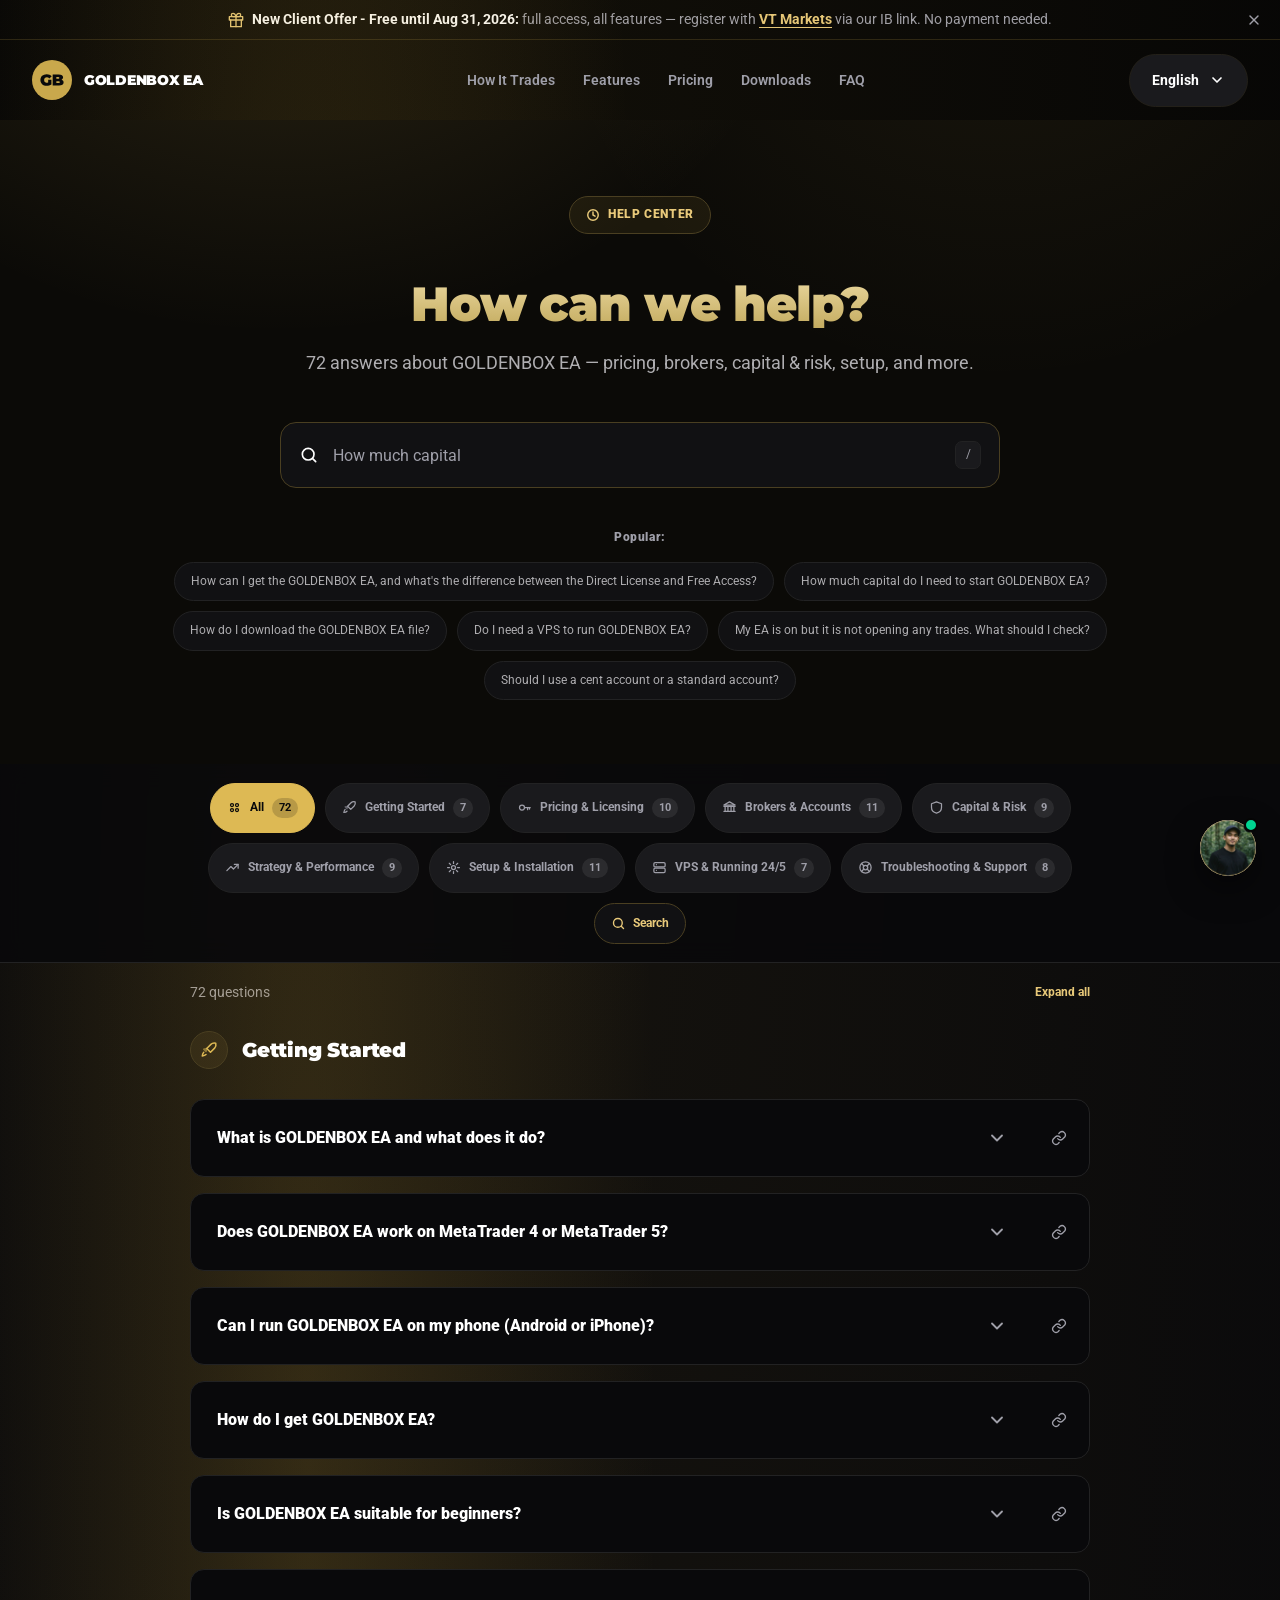
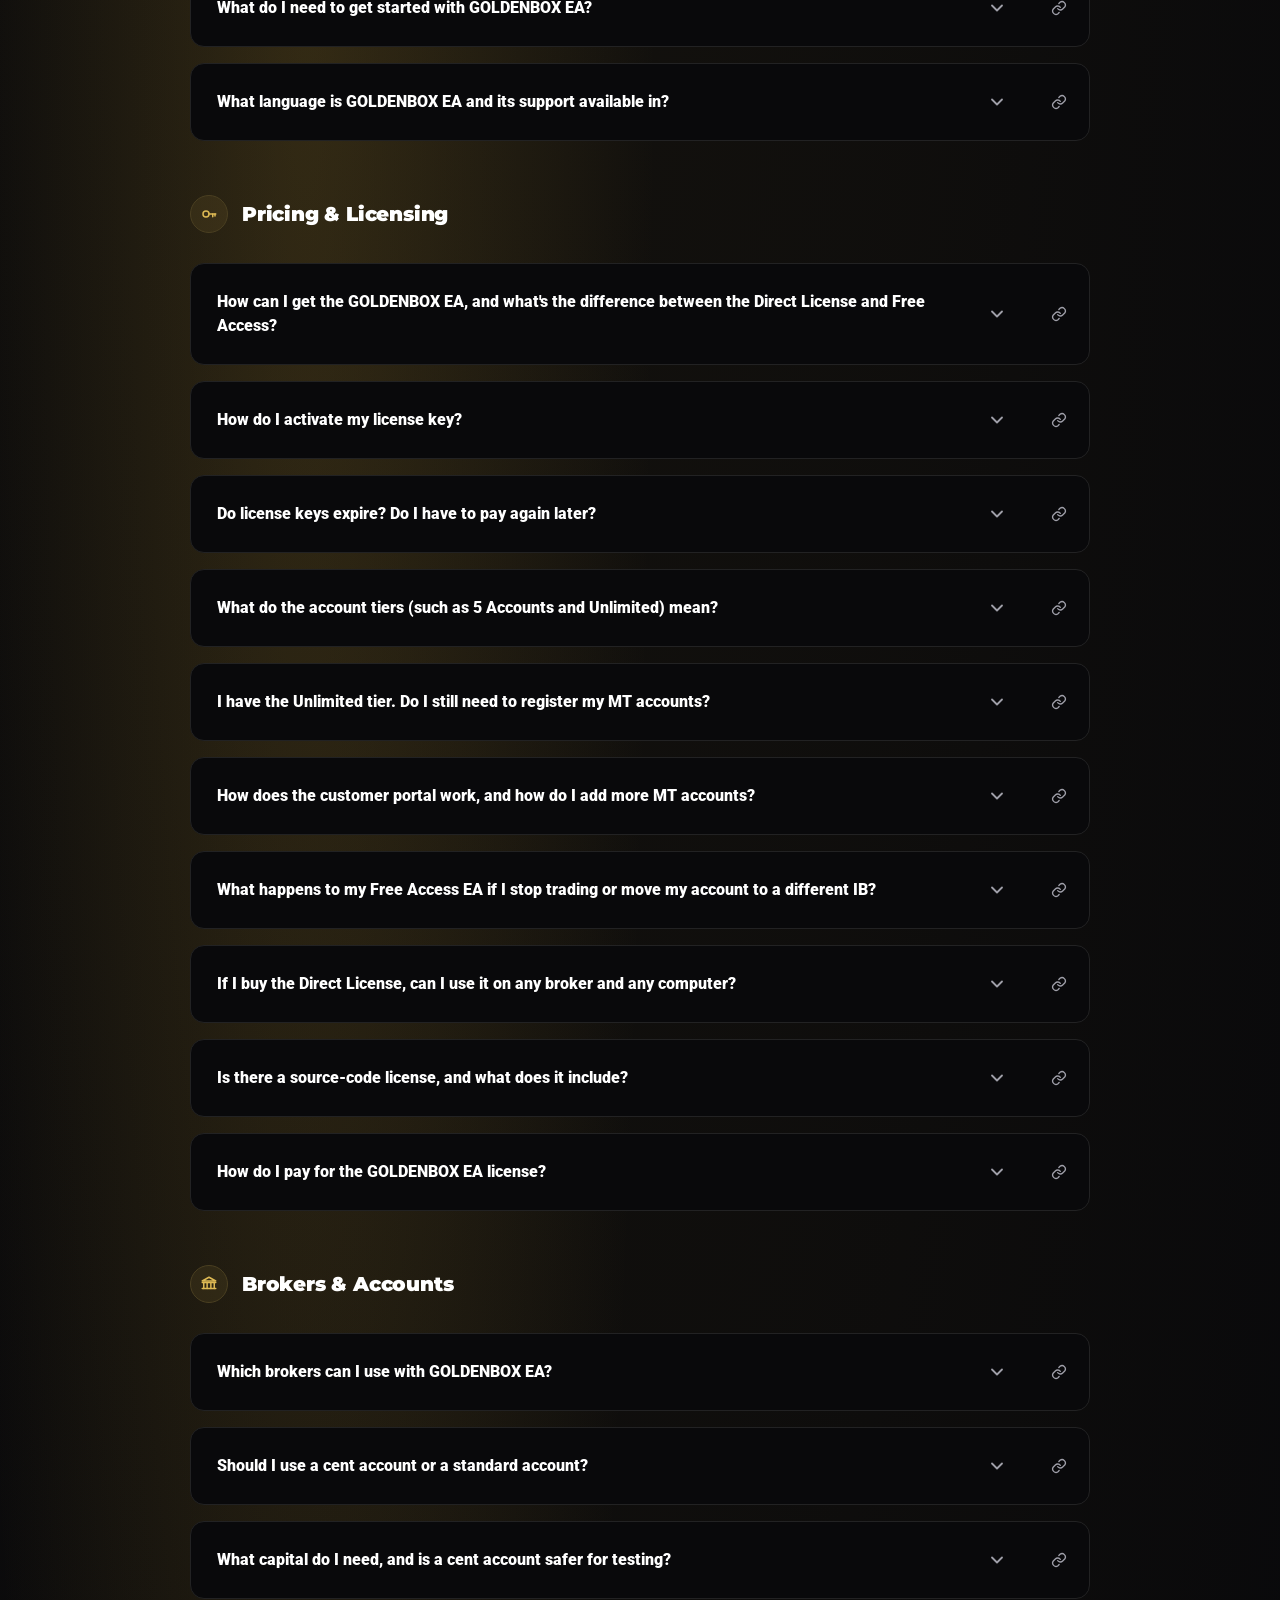
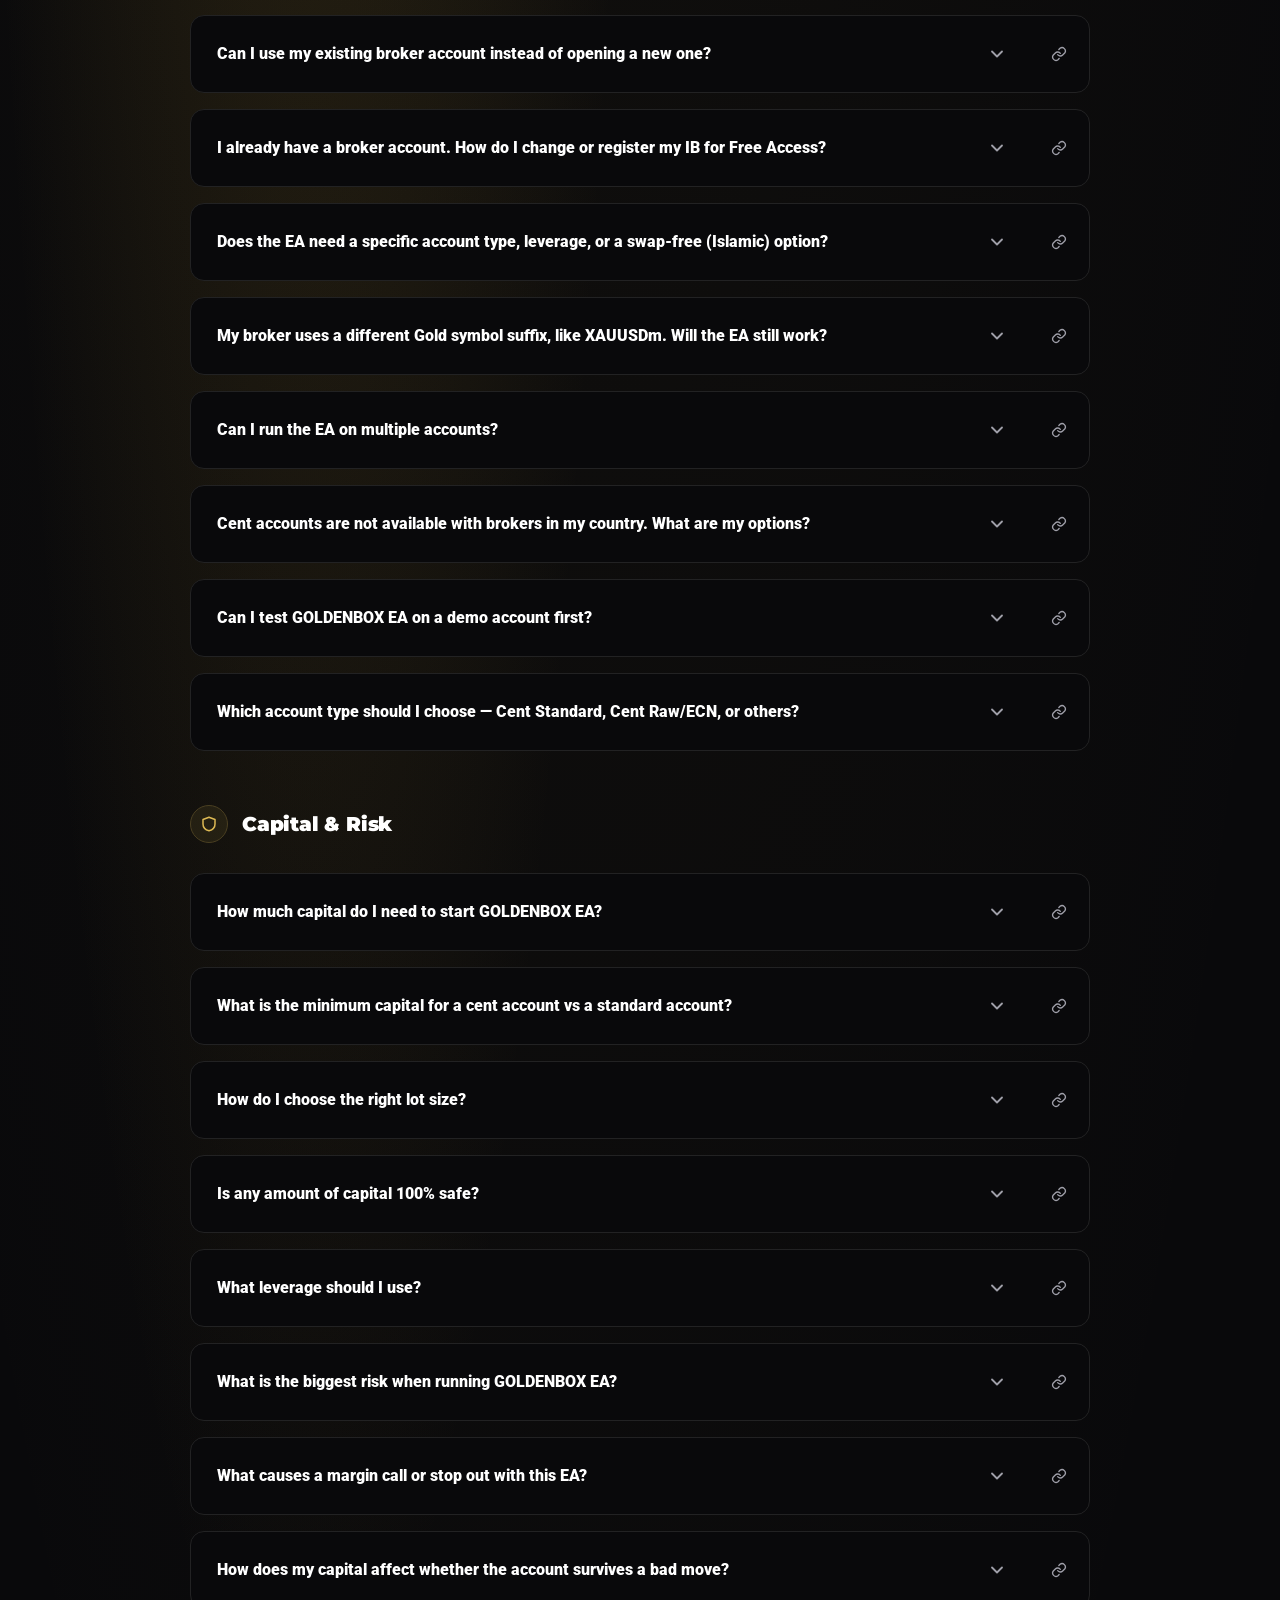
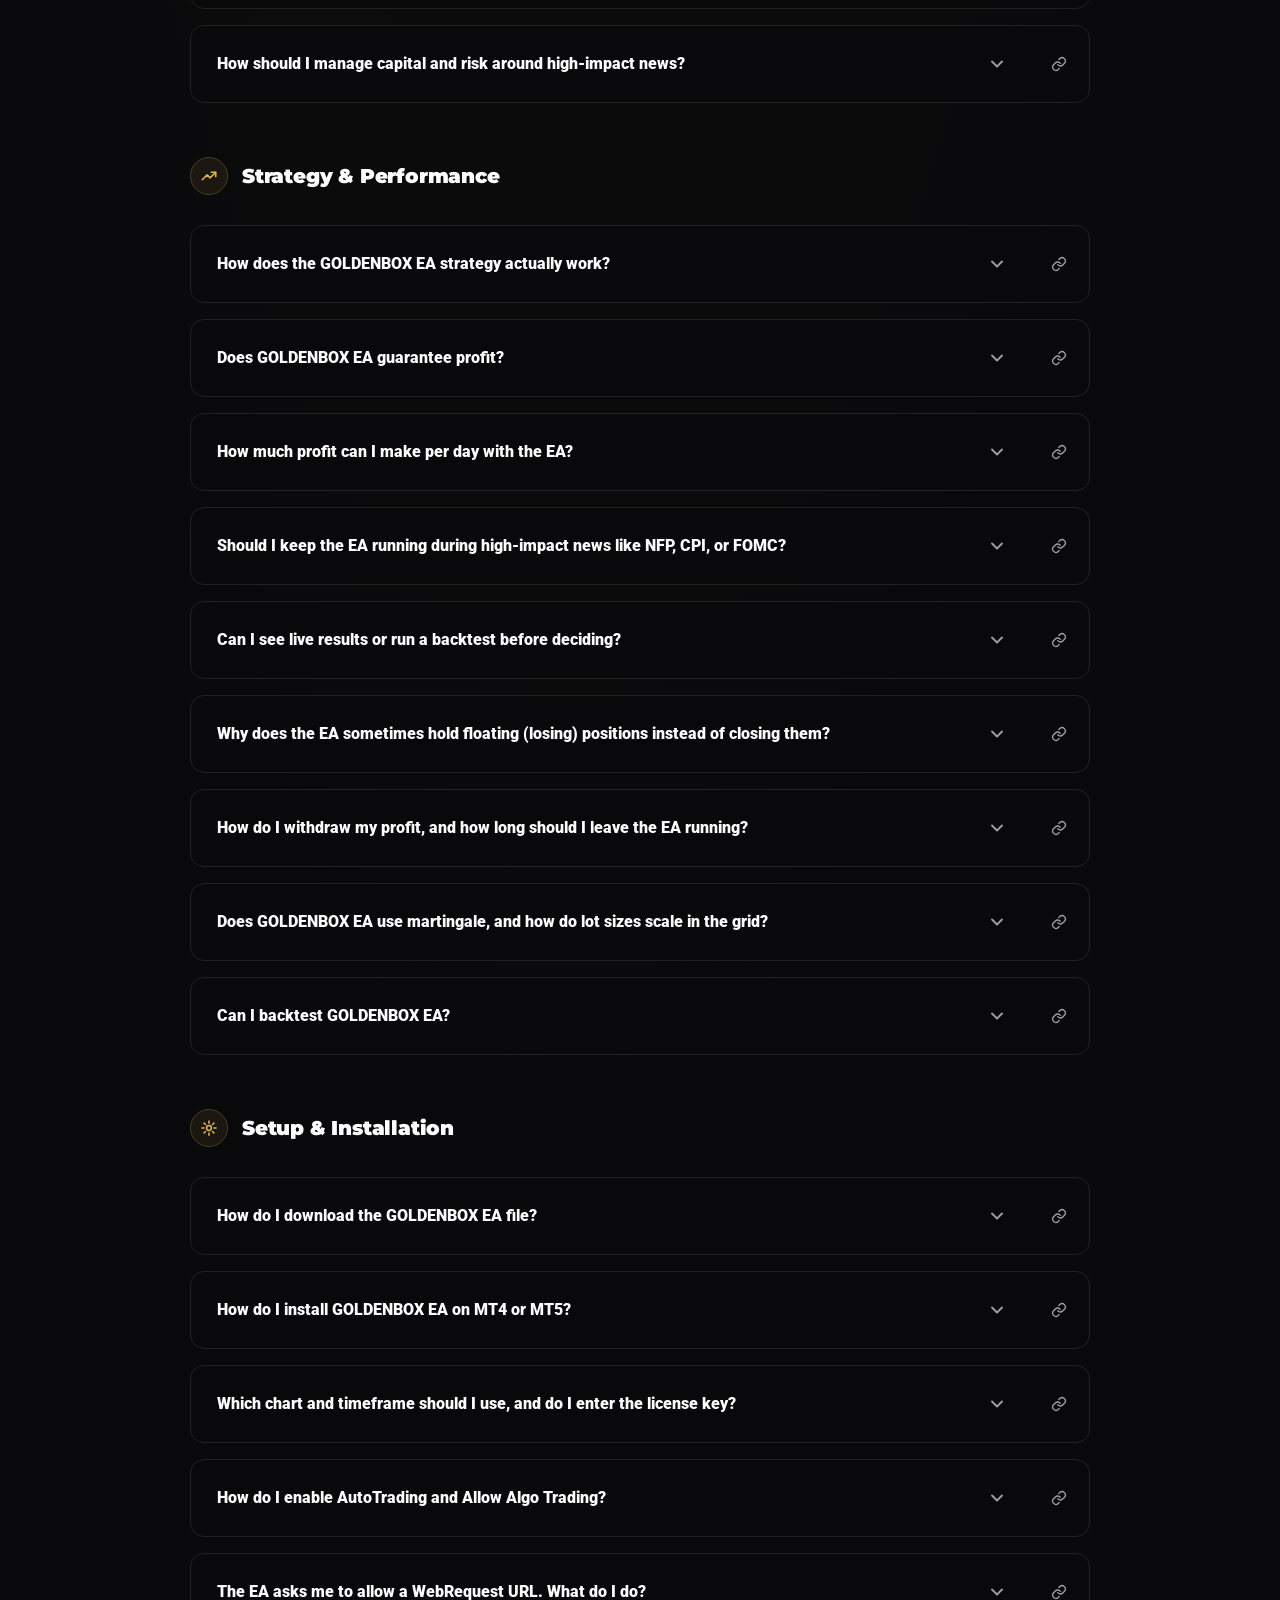
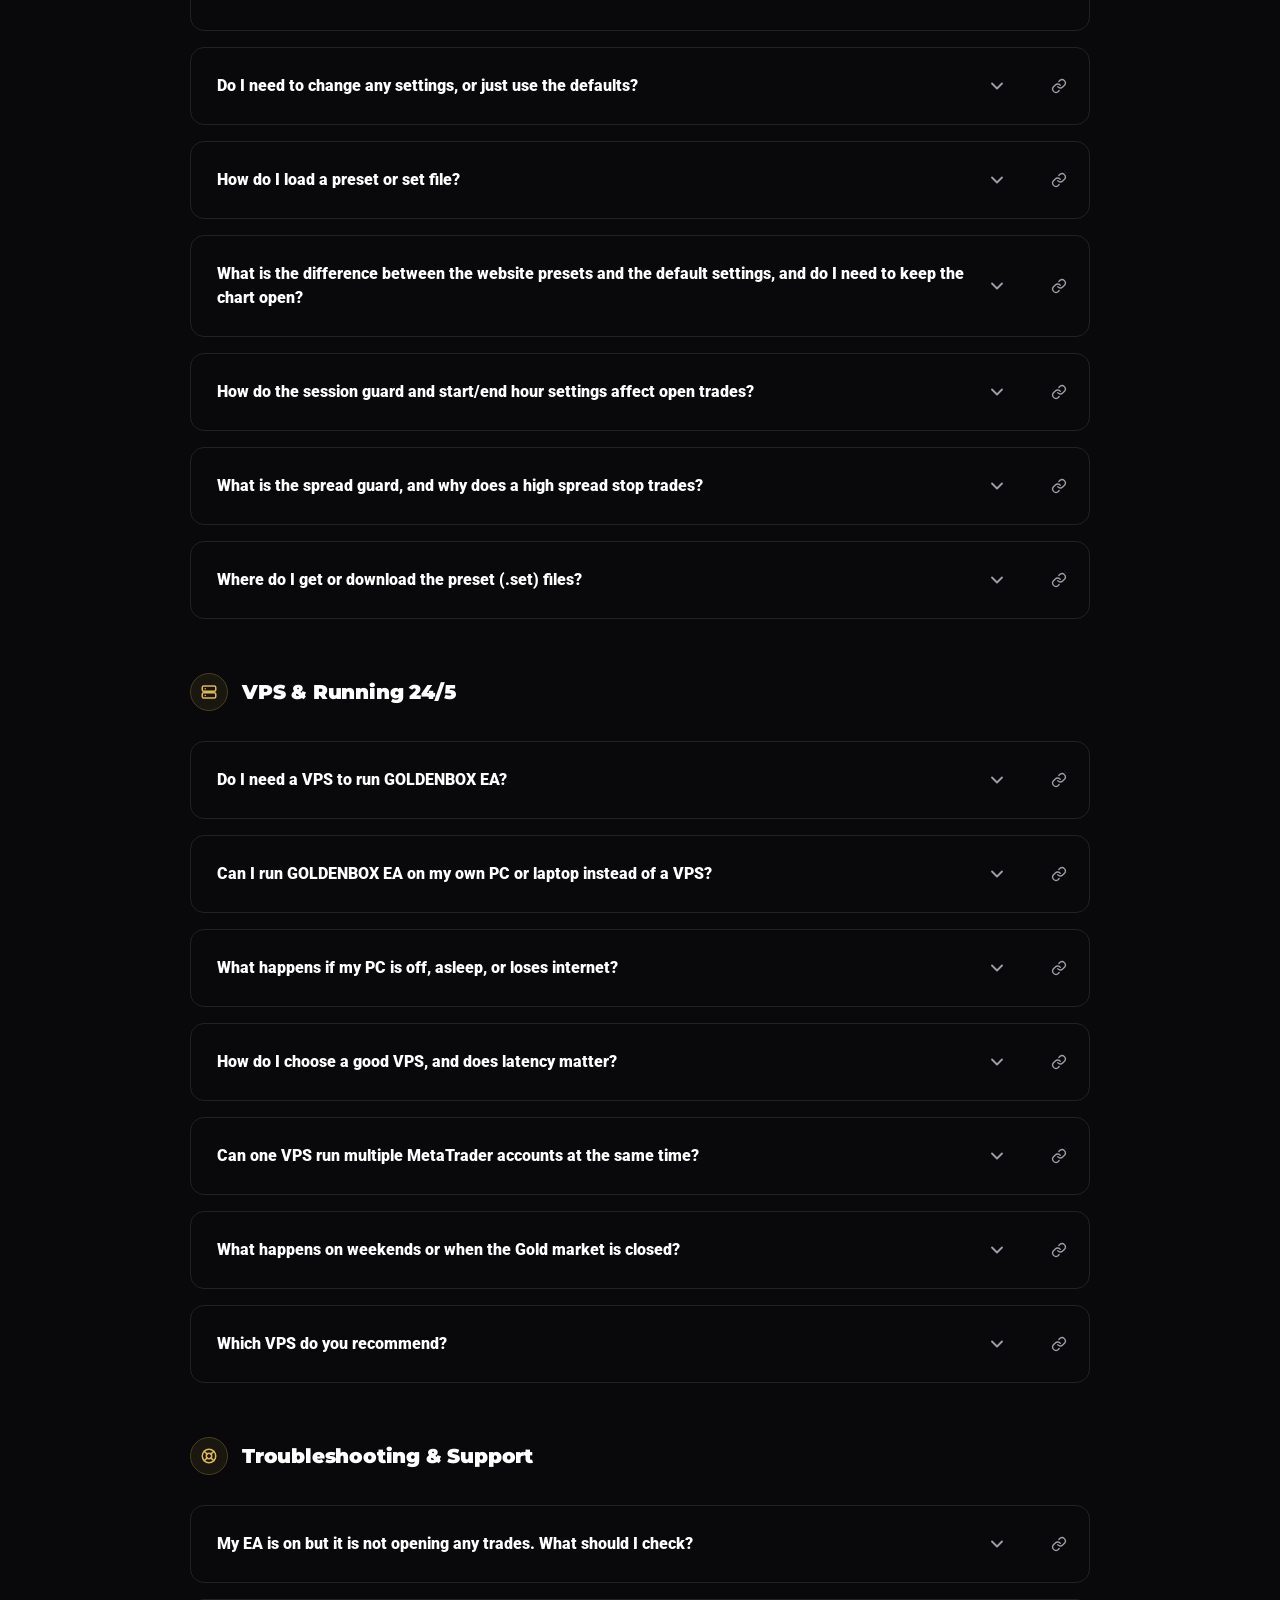
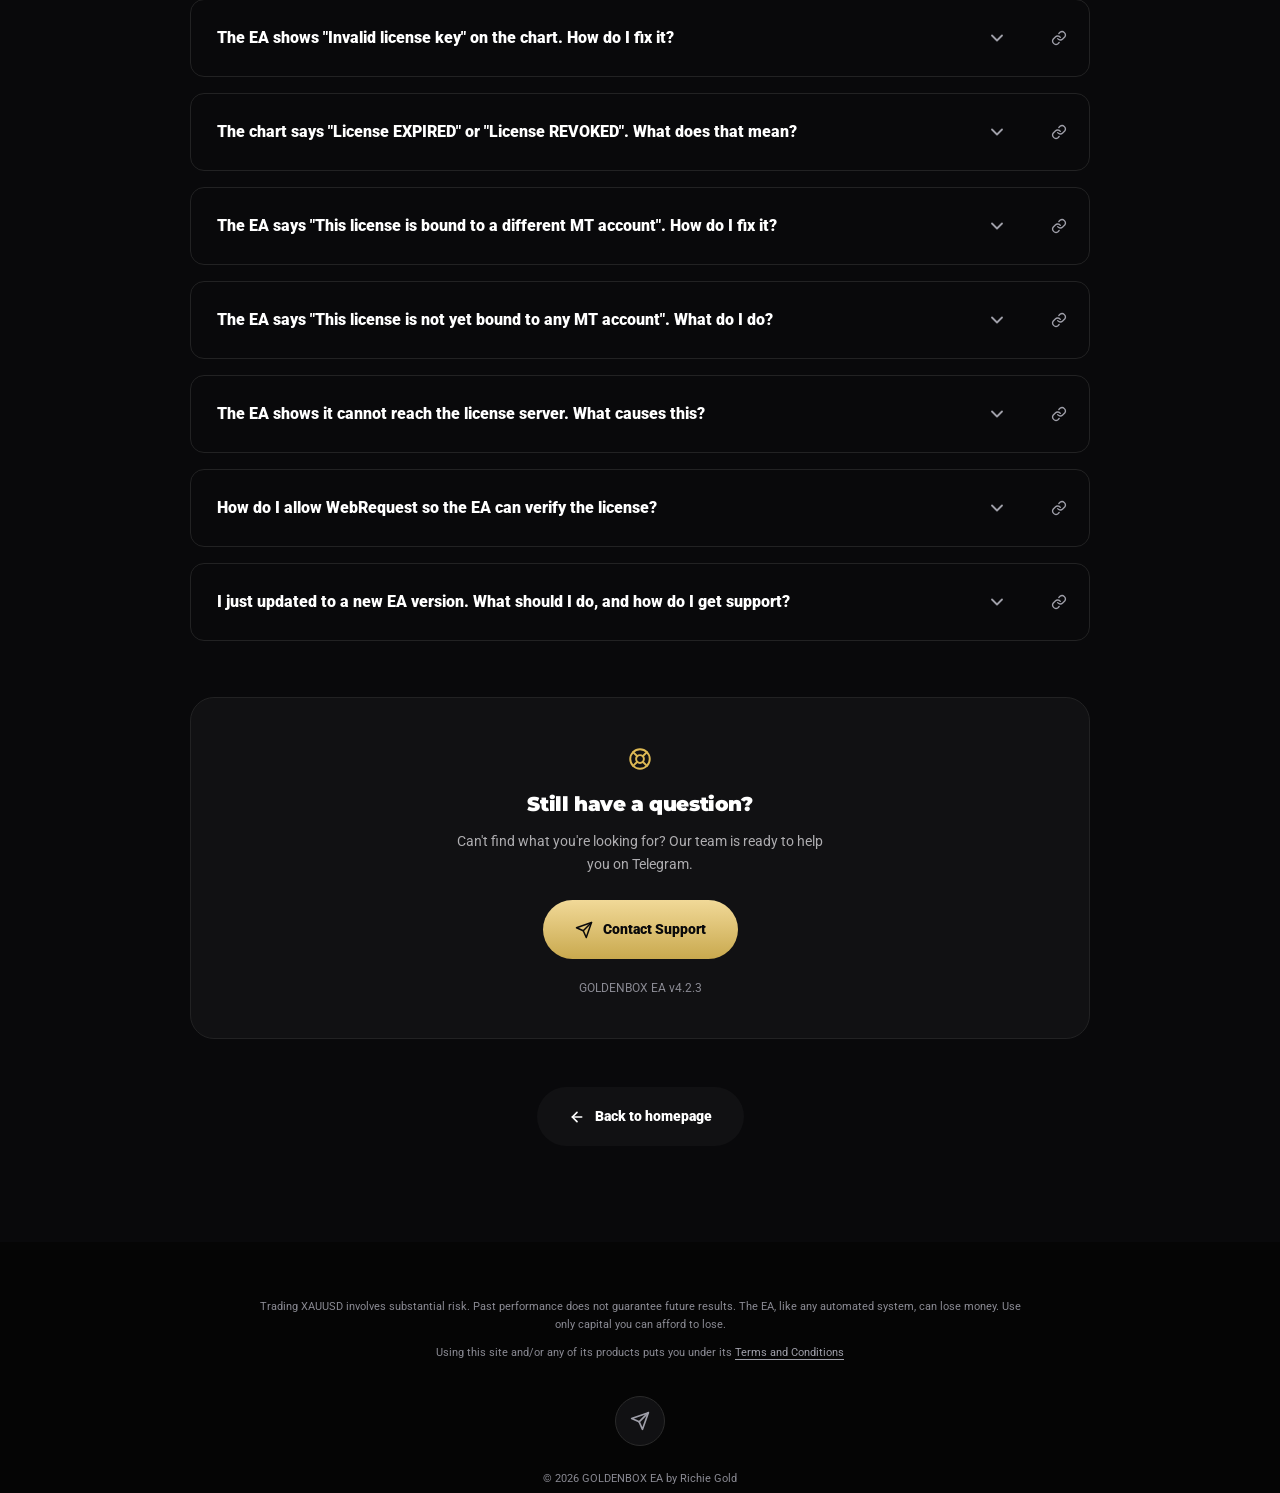
==== commit 1b8db8bc: "Align the header brand to the hero ruler, size the brand mark from the reference, and darken grad-bl" ====
--- a/frequently-asked-questions.html
+++ b/frequently-asked-questions.html
@@ -68,7 +68,7 @@
 
                     <a class="brand" href="index.html">
                         <img class="brand__mark" src="assets/images/logo-gb.svg"
-                             alt="" width="48" height="48">
+                             alt="" width="40" height="40">
                         <span class="brand__name" data-site-name>GOLDENBOX EA</span>
                     </a>
 
--- a/assets/styles/styles.css
+++ b/assets/styles/styles.css
@@ -103,7 +103,7 @@
     --grad-gold: linear-gradient(180deg, var(--gold-100) 0%, var(--gold-500) 100%);
     --grad-gold-text: linear-gradient(180deg, var(--gold-200) 0%, var(--gold-600) 100%);
     --grad-green: linear-gradient(180deg, #34D39B 0%, #16A97A 100%);
-    --grad-blue: #1F6FA8;
+    --grad-blue: linear-gradient(180deg, #1F6FA8 0%, #175687 100%);
 
     /*
      * --- Containers ---
@@ -1101,23 +1101,46 @@
  * so the nav, the hero copy and every section heading below share one left
  * edge. Header height is the reference site's 80px.
  */
+/*
+ * The header rides the SAME horizontal ruler as the hero.
+ *
+ * Measured on the reference at 1440: its header and its hero grid are both
+ * max-w-7xl, i.e. a 1280px cap that INCLUDES the 32px side padding, so the
+ * brand and the hero copy both start at x=112 and the header's right edge
+ * clears the viewport by the same 80px as the hero grid.
+ *
+ * Ours inherited .container's 1280 + gutters (1344) cap on the header while
+ * the hero was moved to the 1280 cap last pass, which left the brand 32px
+ * to the LEFT of the hero copy. Capping the header the same way puts the
+ * two back on one ruler. The nav and the language control travel with the
+ * header, exactly as they do on the reference; nothing moves independently.
+ */
 .site-header__inner {
     display: flex;
     align-items: center;
     gap: 32px;
+    max-width: var(--container-wide);
     min-height: var(--header-height);
 }
 
+/*
+ * Brand lockup, measured on the reference header at 1440 / 768 / 390:
+ *   mark            40 x 40 at every one of the three widths
+ *   mark -> name    12px at 1440 and 768, 8px at 390
+ * The name's own metrics already match (14px / 17.5px / 900 / -0.28px);
+ * only the combined width differs, because "GOLDENBOX EA" is a longer
+ * string than "GOLDTRAP EA".
+ */
 .brand {
     display: inline-flex;
     align-items: center;
-    gap: 14px;
+    gap: 12px;
     flex-shrink: 0;
 }
 
 .brand__mark {
-    width: 48px;
-    height: 48px;
+    width: 40px;
+    height: 40px;
 }
 
 /*
@@ -3139,12 +3162,7 @@
 
     .brand {
         min-width: 0;              /* allows the wordmark to shrink */
-        gap: 10px;
-    }
-
-    .brand__mark {
-        width: 40px;
-        height: 40px;
+        gap: 8px;                  /* the reference's phone gap */
     }
 
     .brand__name {
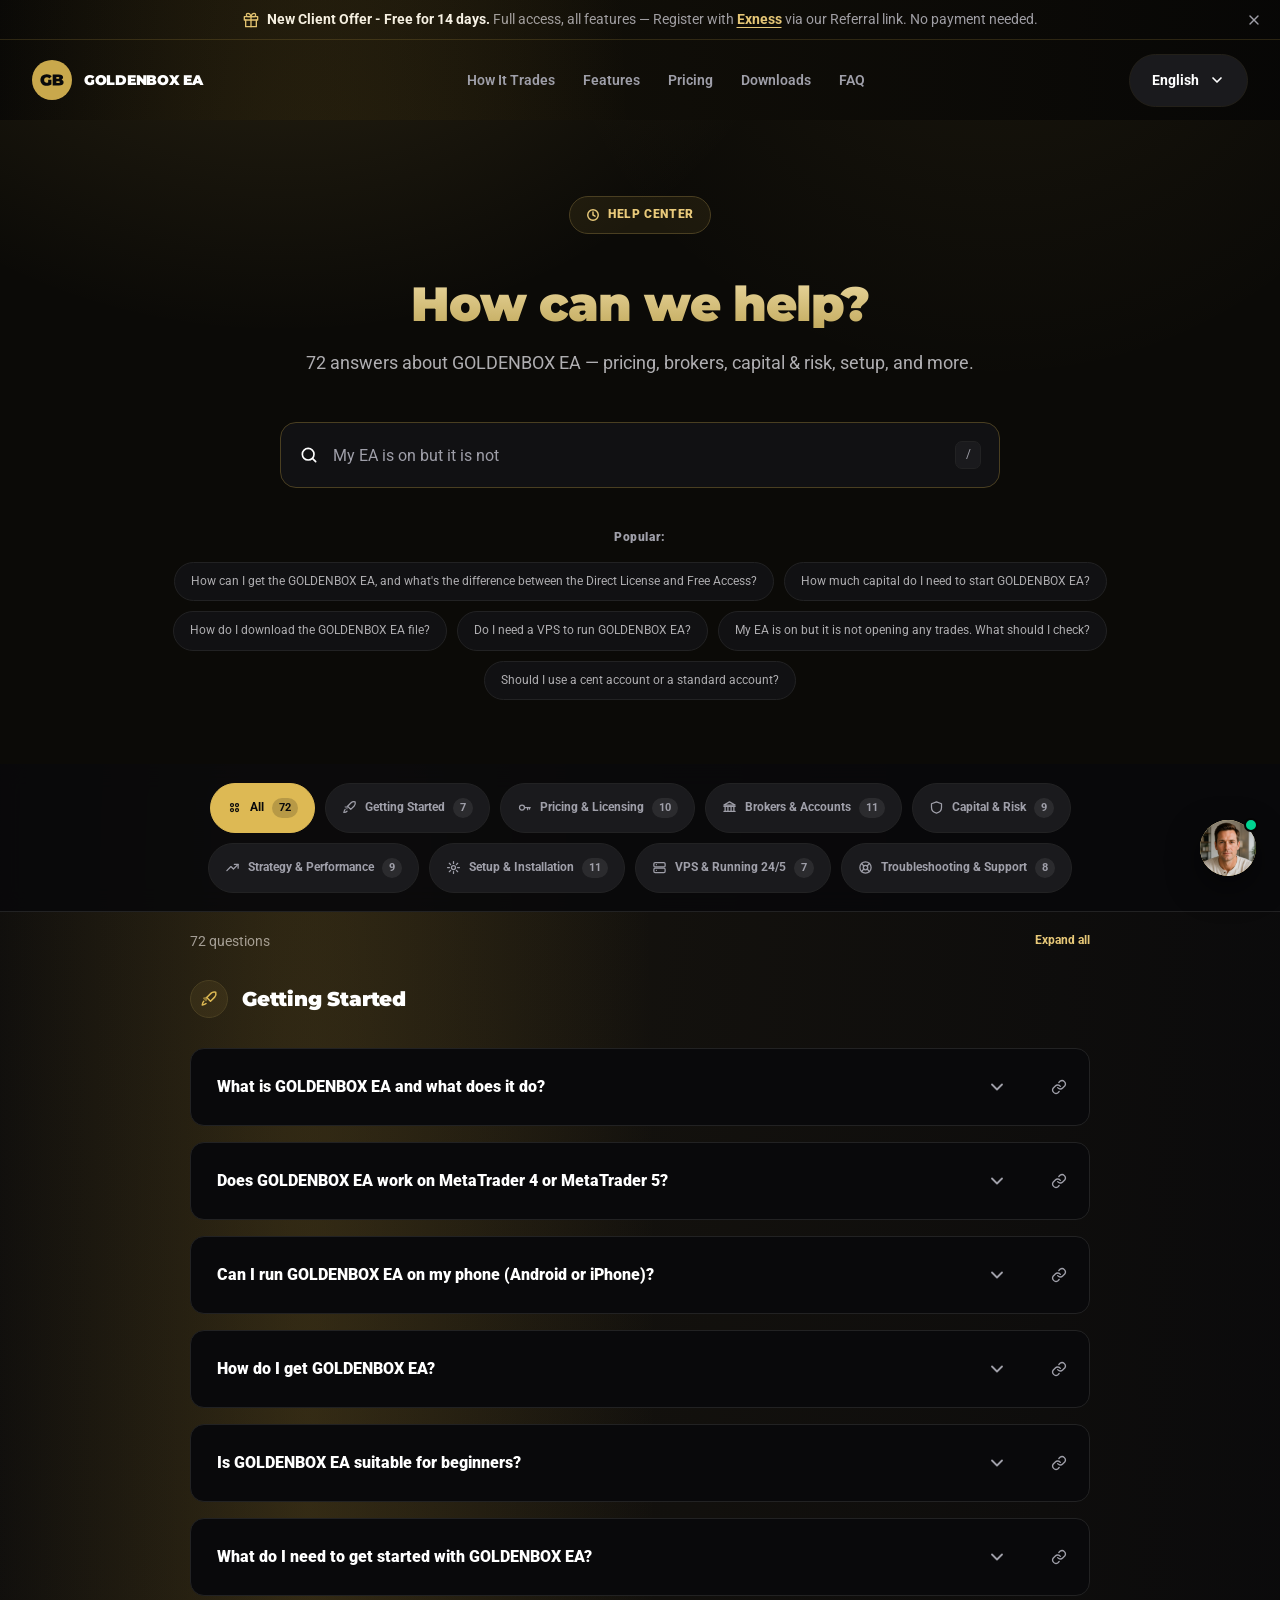
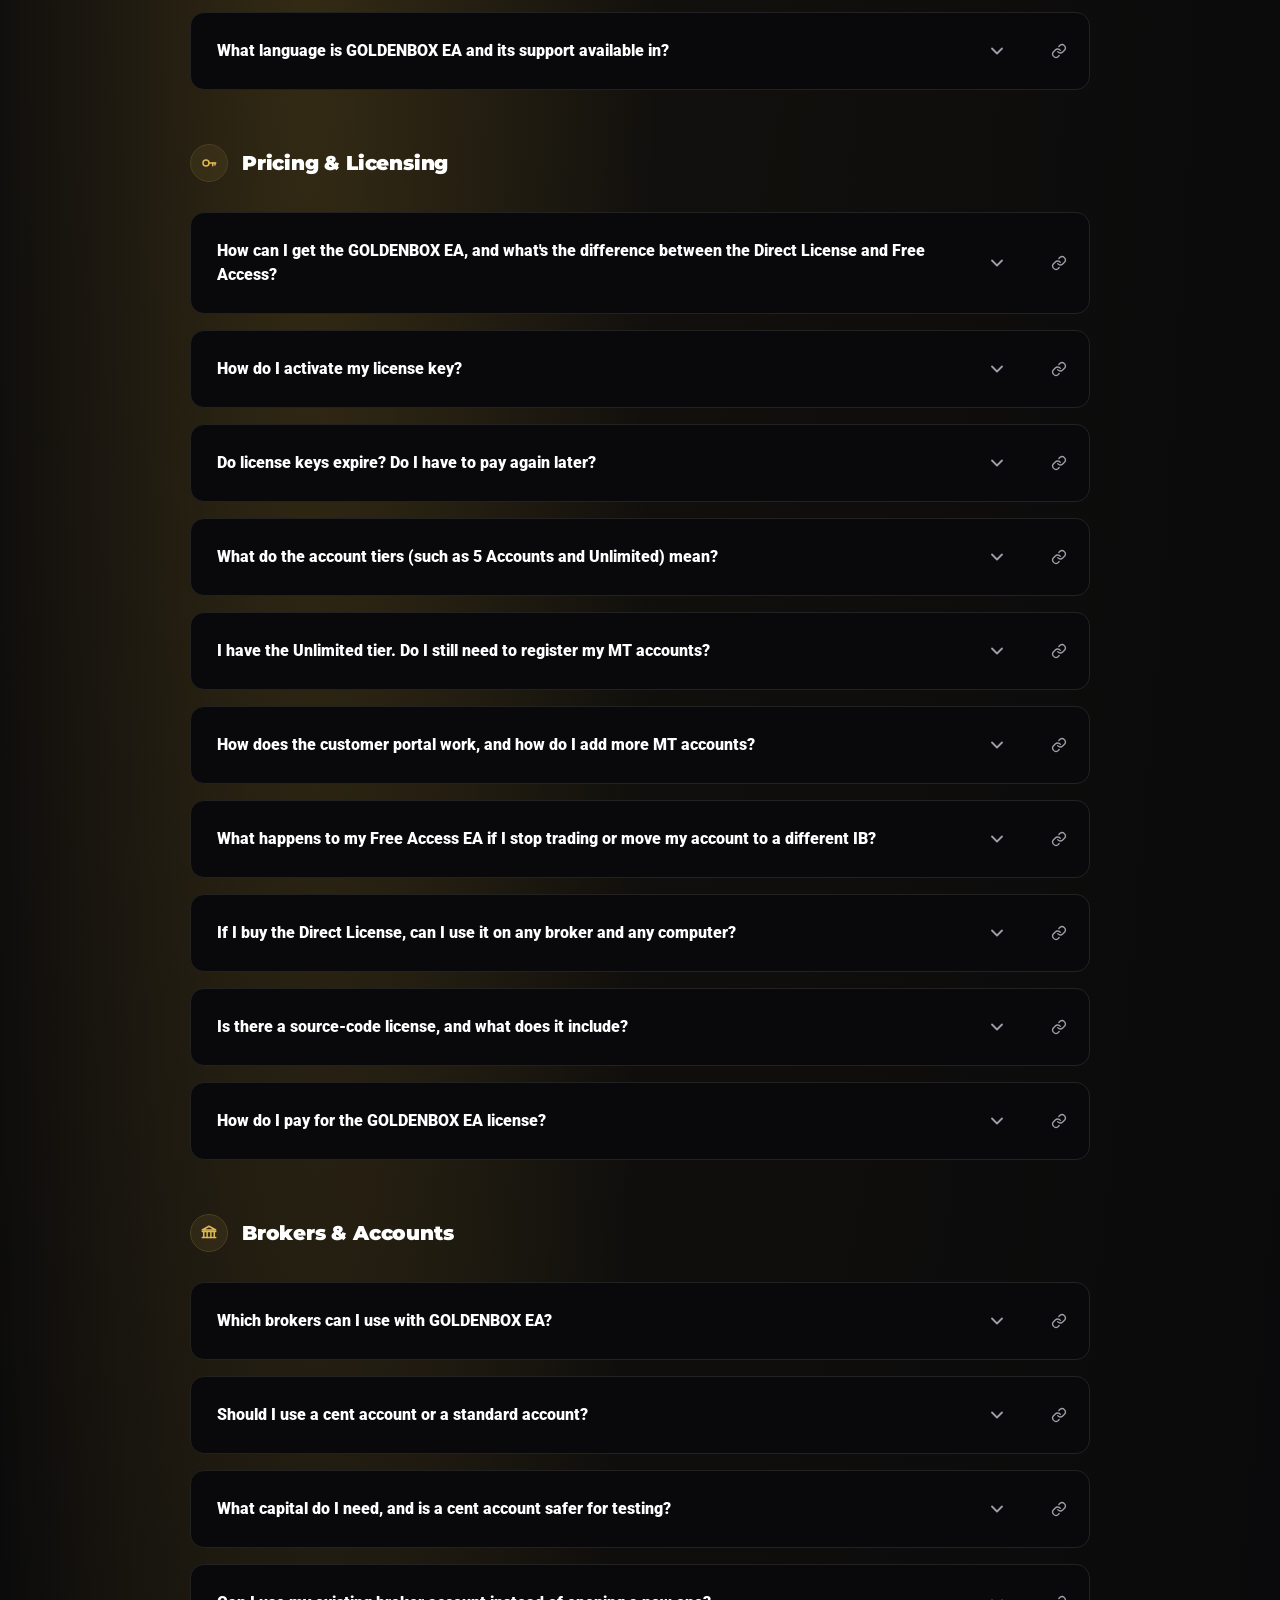
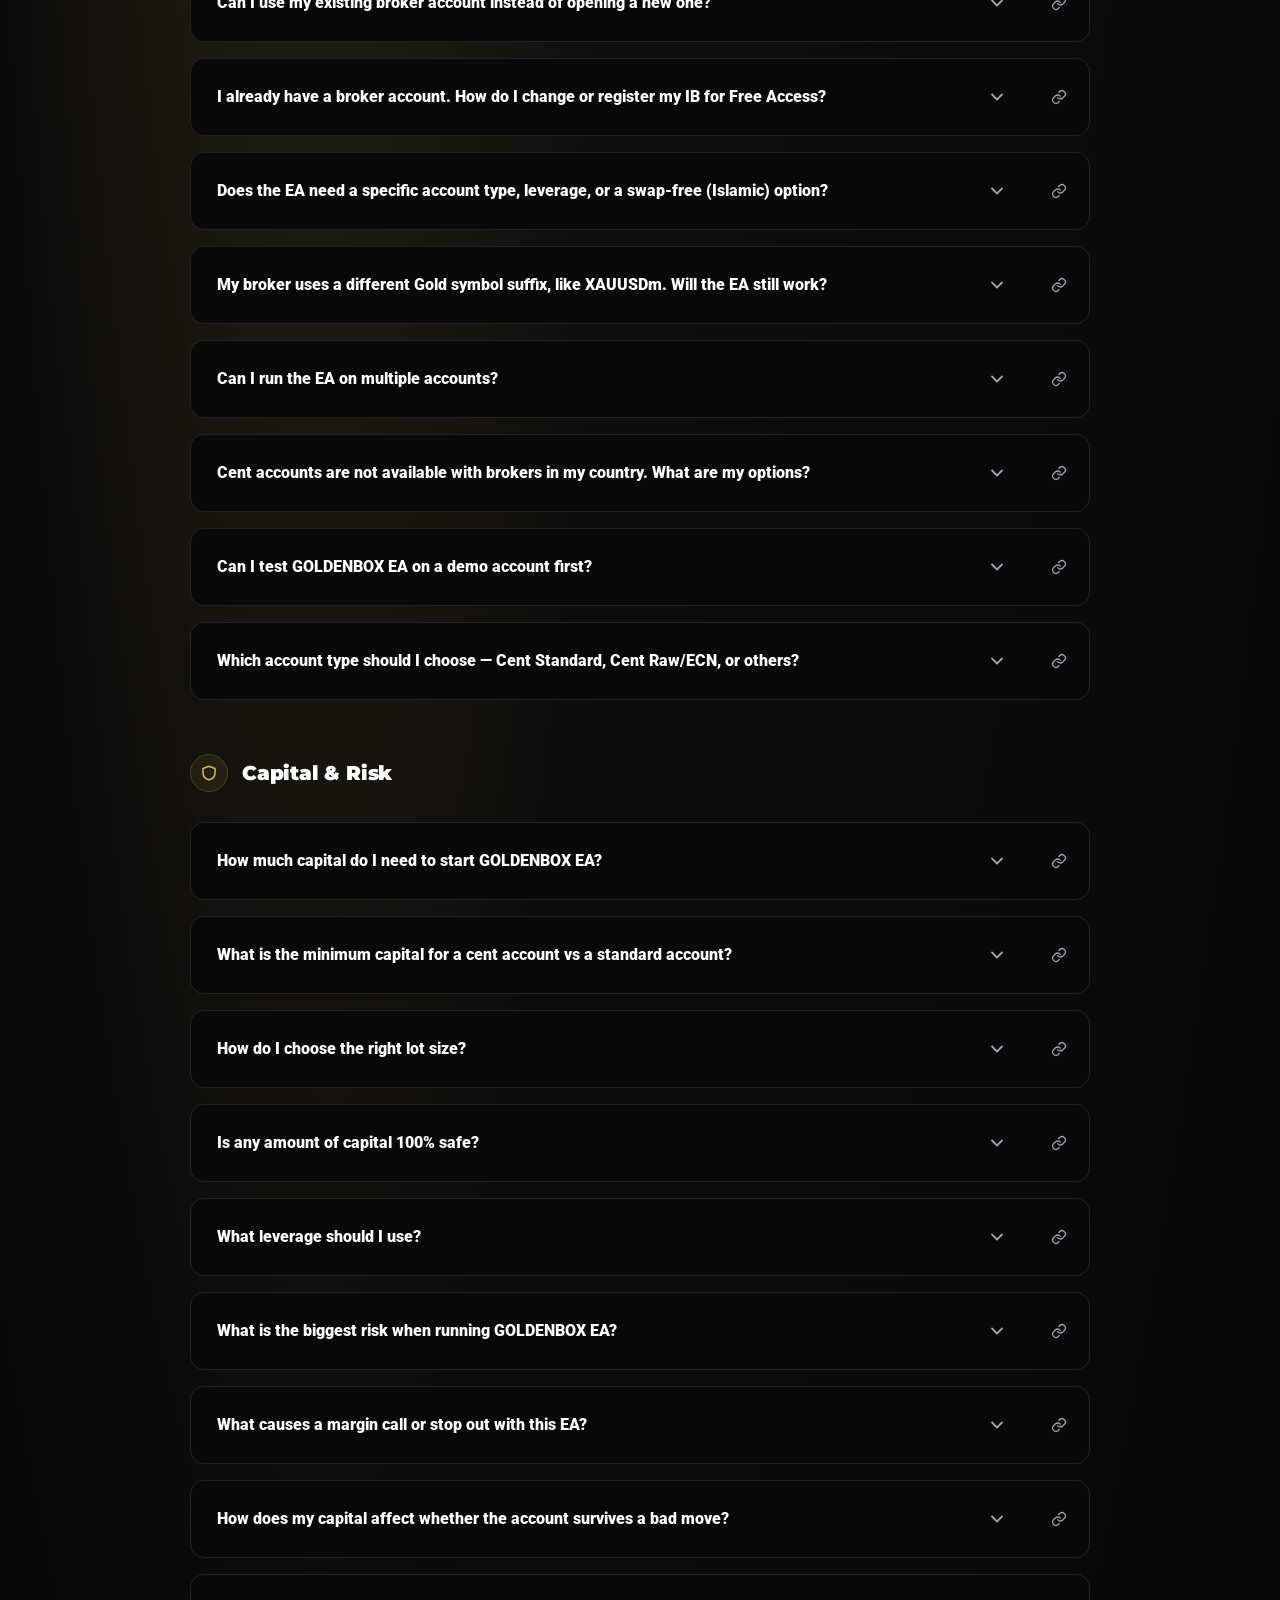
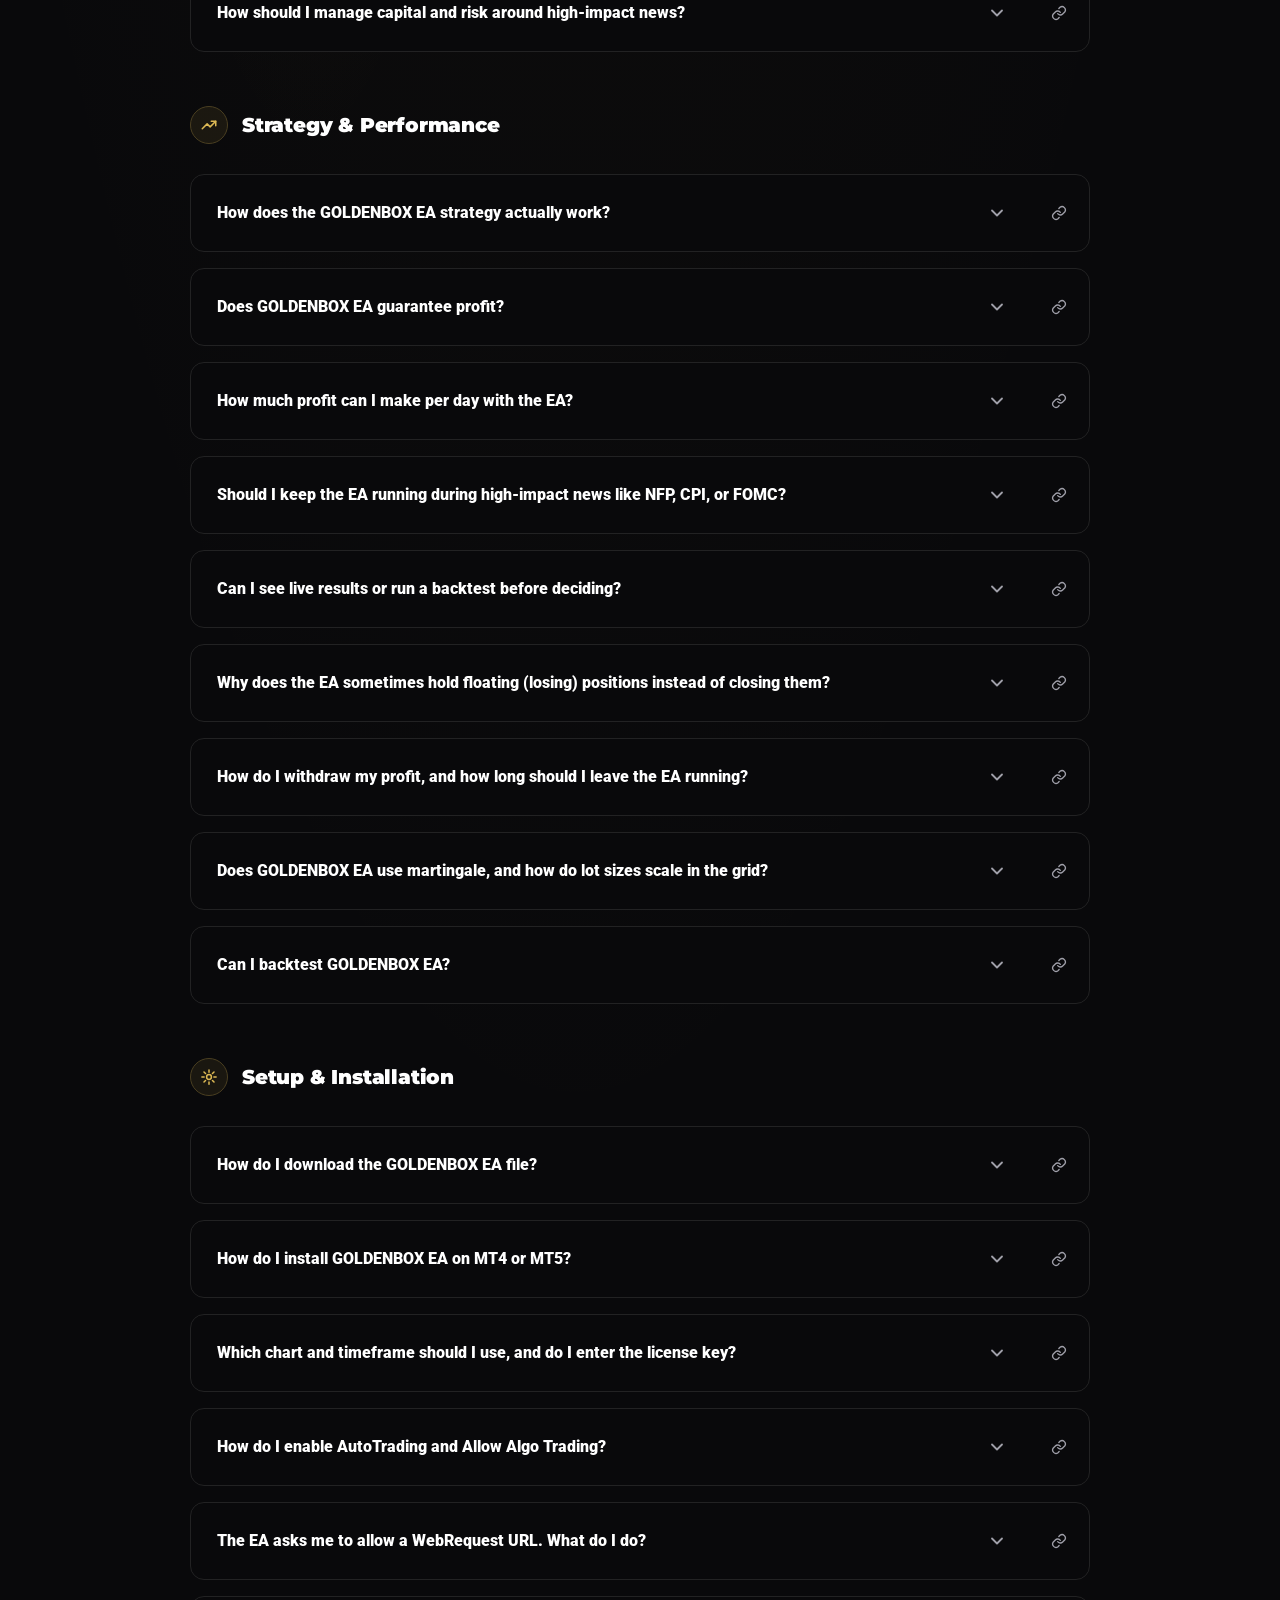
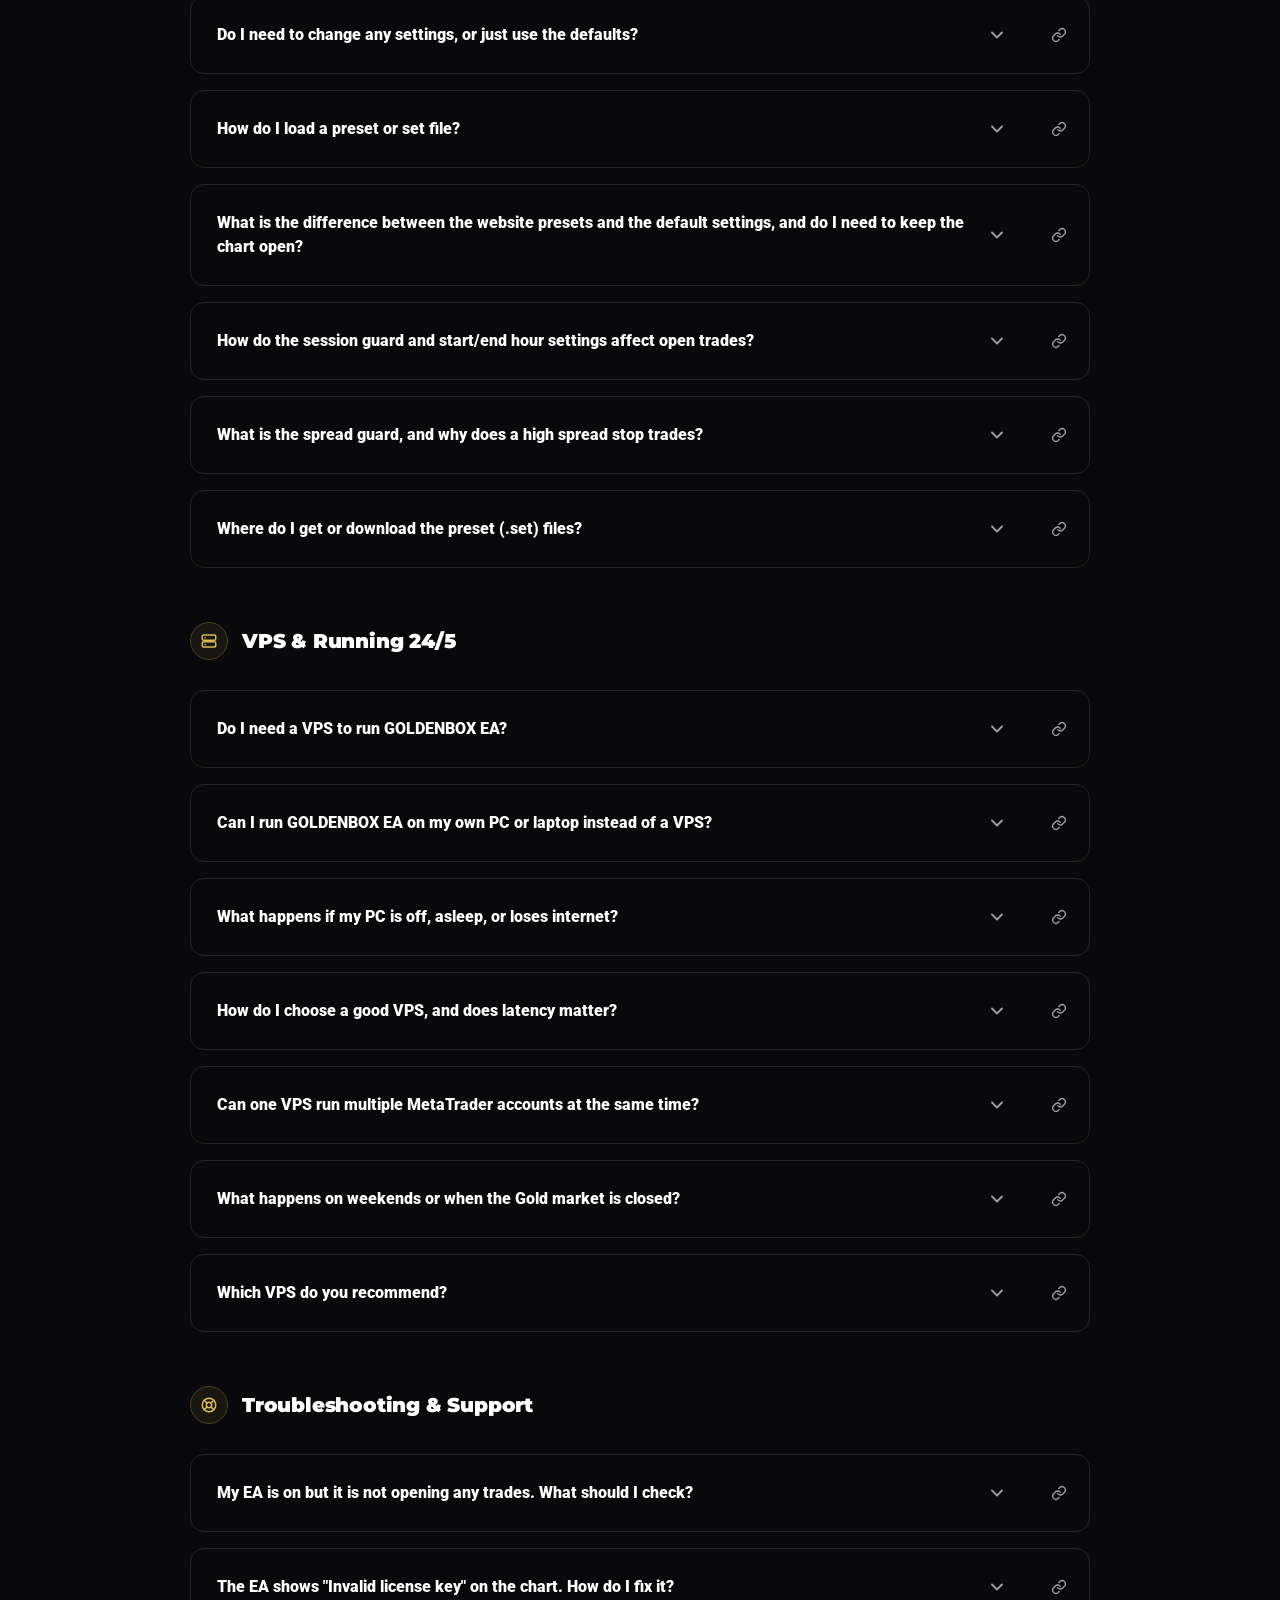
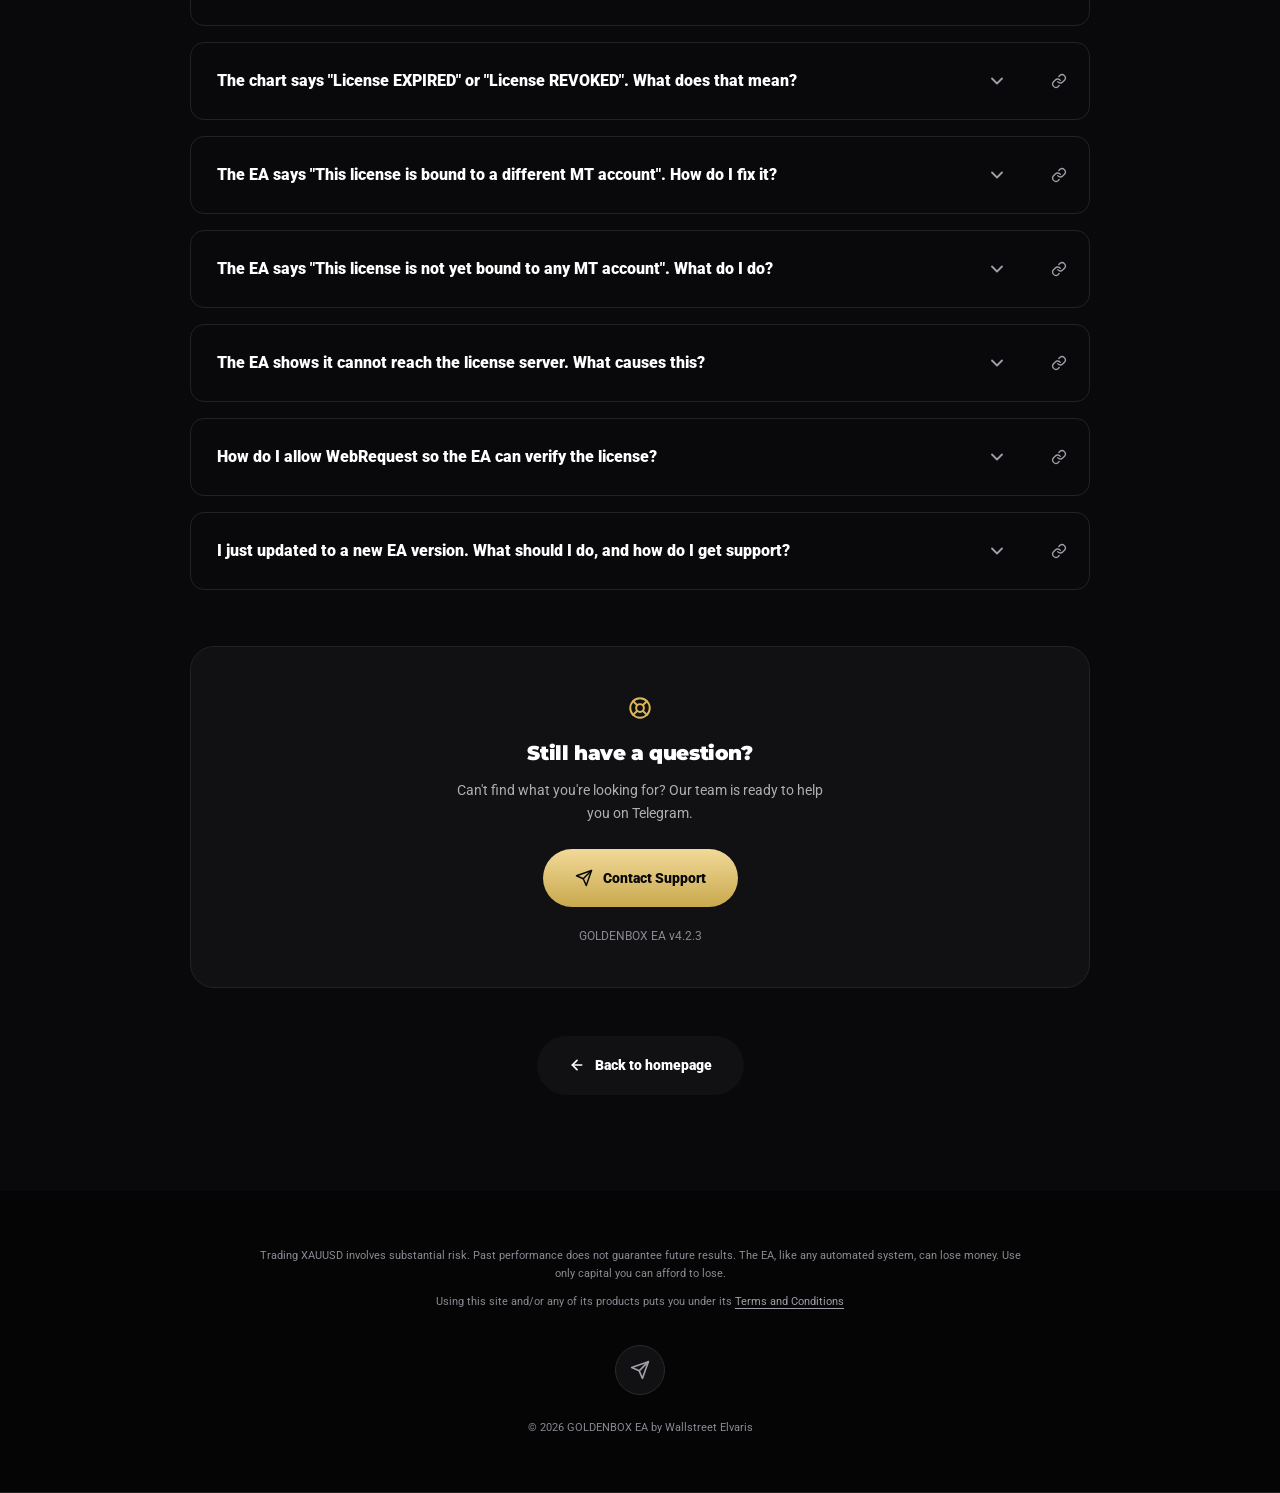
==== commit 4fc1a8ab: "Use the supplied photo for the live-chat launcher and the GOLDEN BOX cube for the favicon chat-avata" ====
--- a/frequently-asked-questions.html
+++ b/frequently-asked-questions.html
@@ -23,7 +23,14 @@
     <meta name="twitter:description" content="">
     <meta name="twitter:image" content="assets/images/logo-gb.svg">
 
-    <link rel="icon" href="assets/images/favicon.svg" type="image/svg+xml">
+    <!--
+        Favicon: the GOLDEN BOX cube mark. The .ico carries 16, 32 and 48px
+        so the browser picks the crispest size itself; the 180px PNG is what
+        iOS uses when the site is saved to a home screen.
+    -->
+    <link rel="icon" href="assets/images/favicon.ico" sizes="any">
+    <link rel="icon" href="assets/images/favicon.png" type="image/png" sizes="64x64">
+    <link rel="apple-touch-icon" href="assets/images/apple-touch-icon.png">
 
     <link rel="preconnect" href="https://fonts.googleapis.com">
     <link rel="preconnect" href="https://fonts.gstatic.com" crossorigin>
